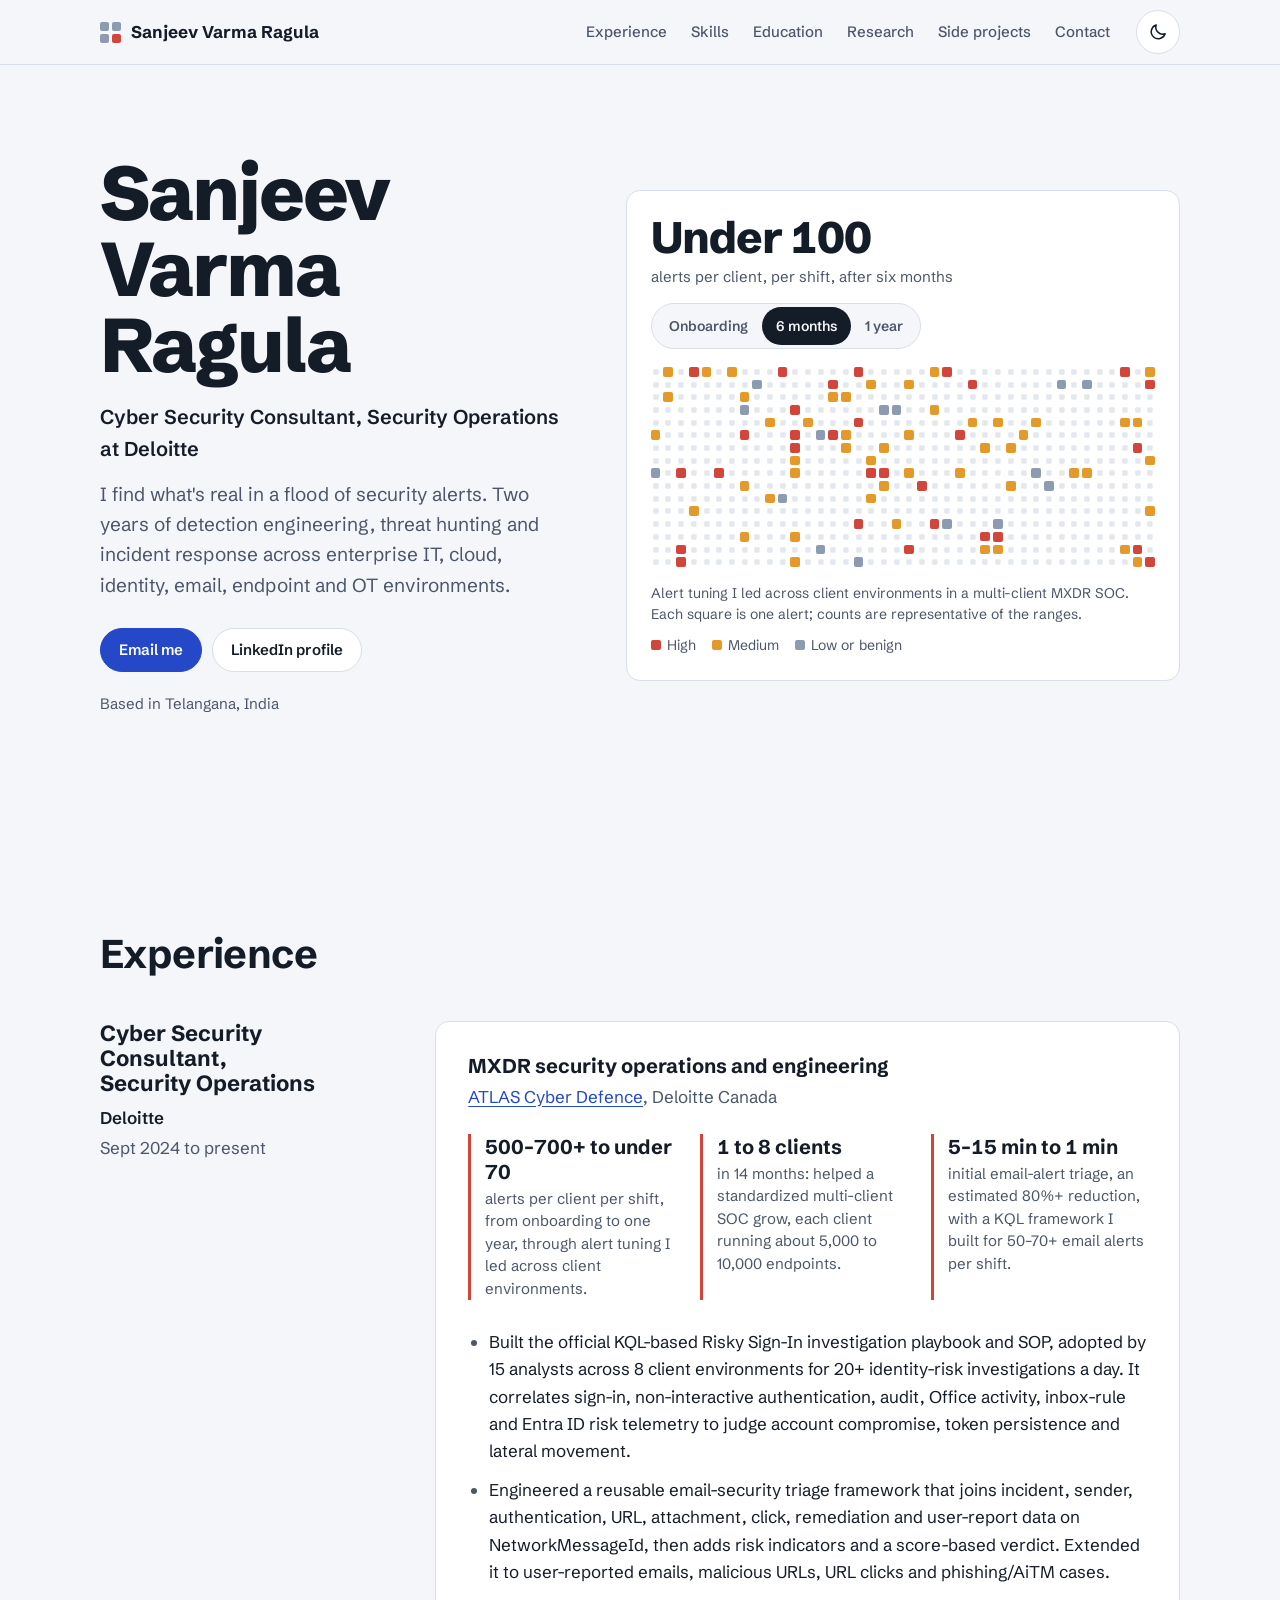
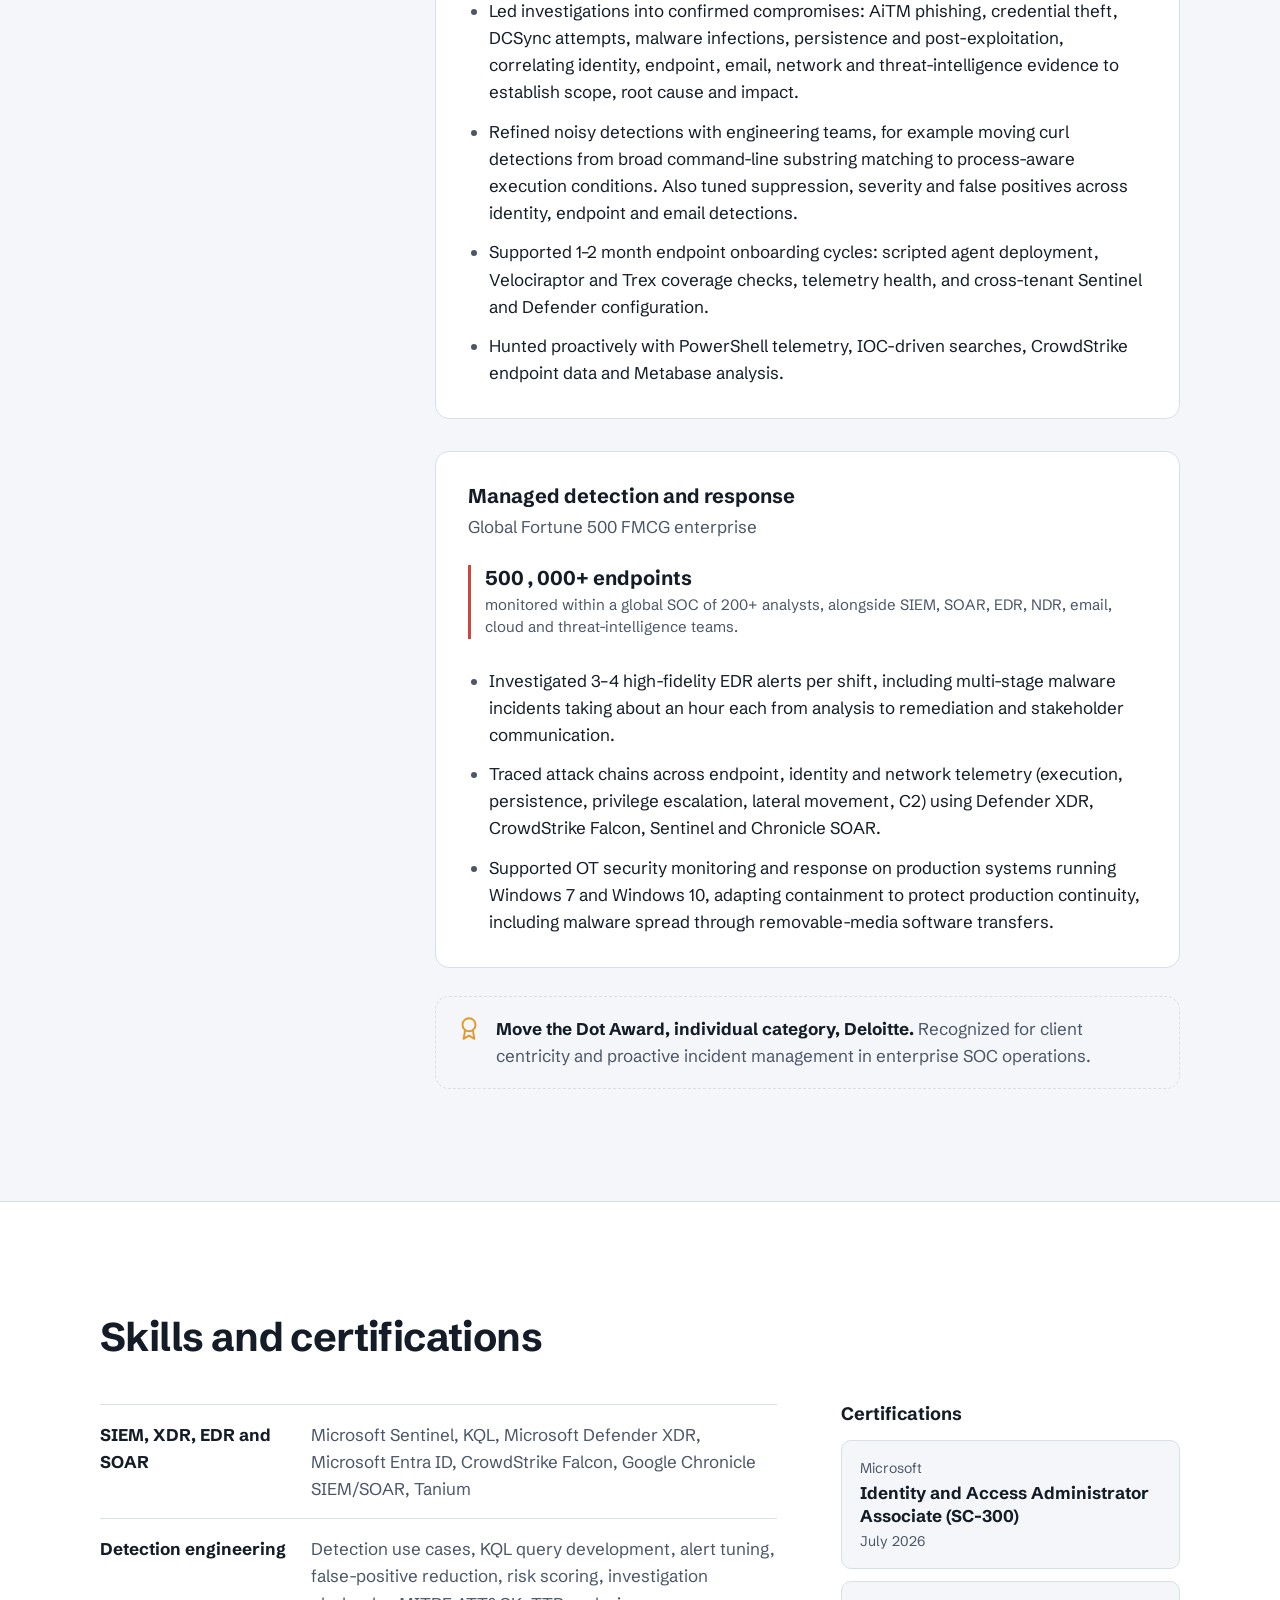
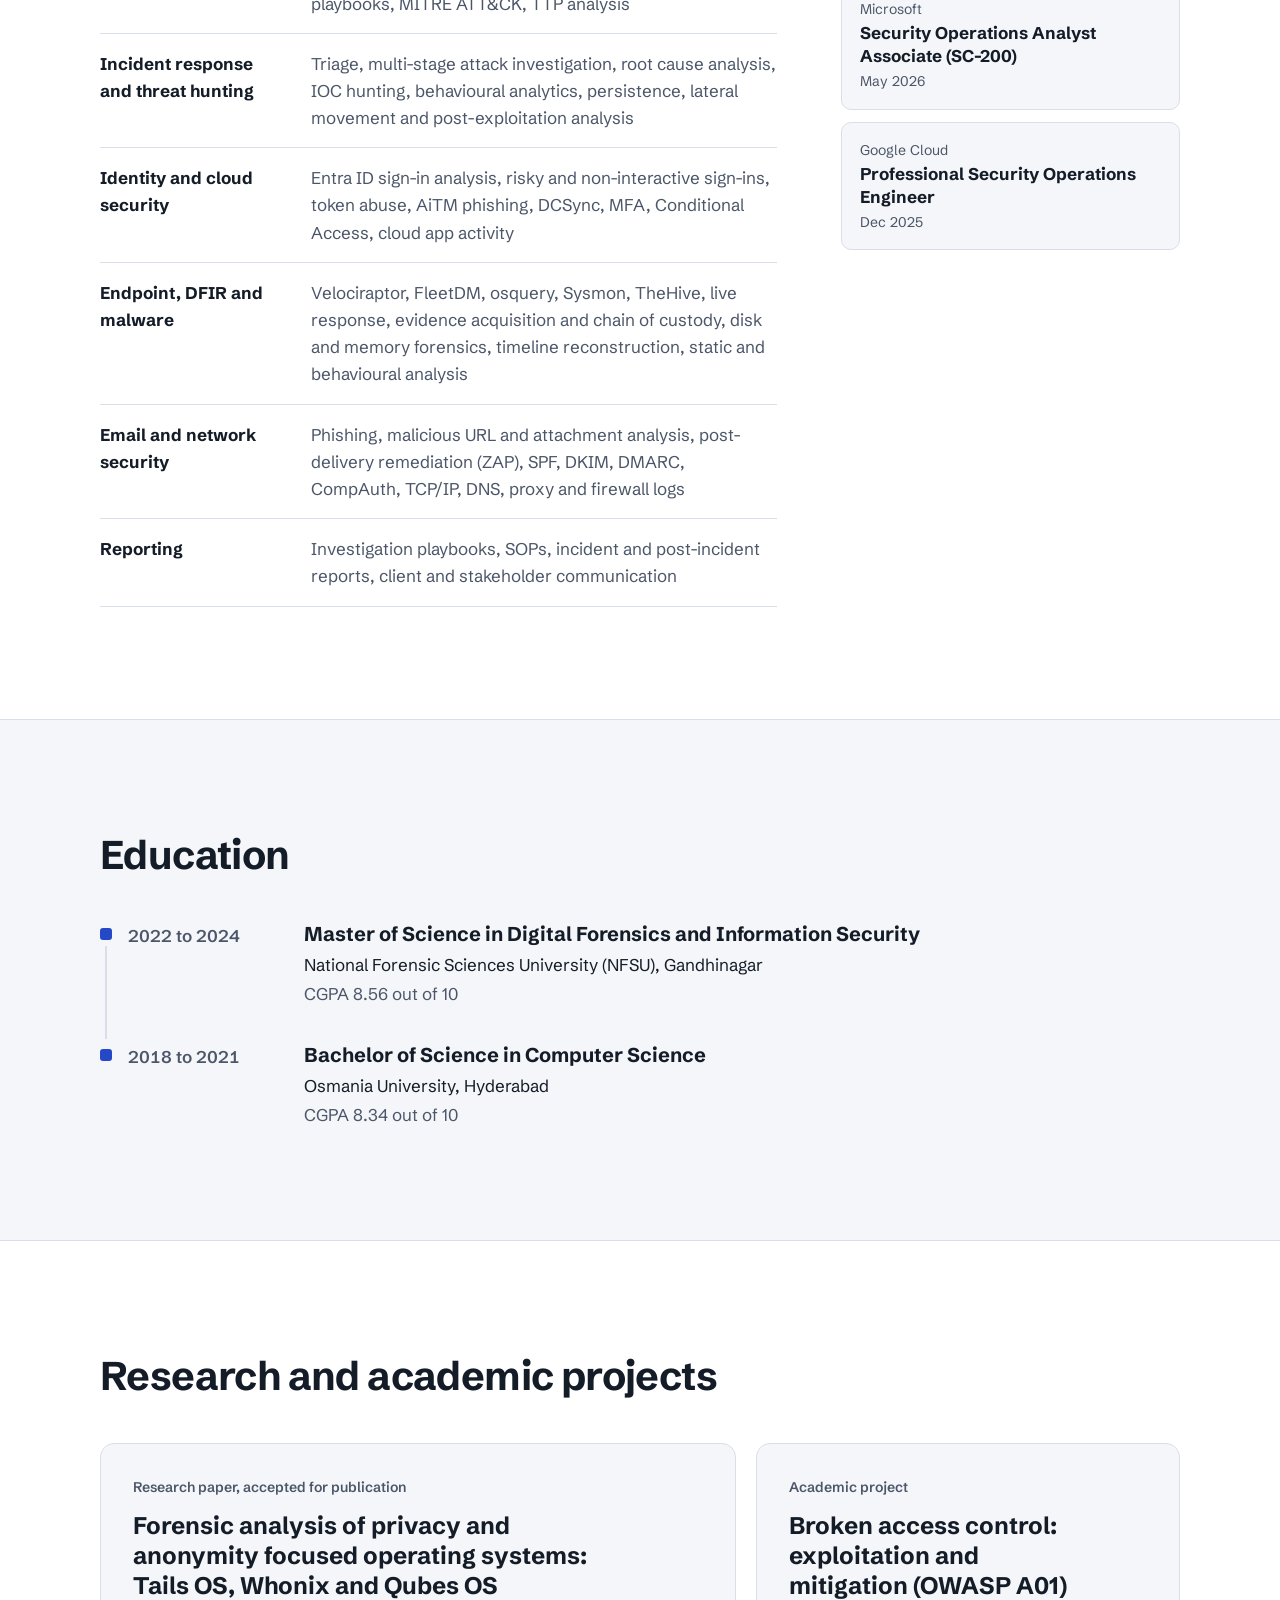
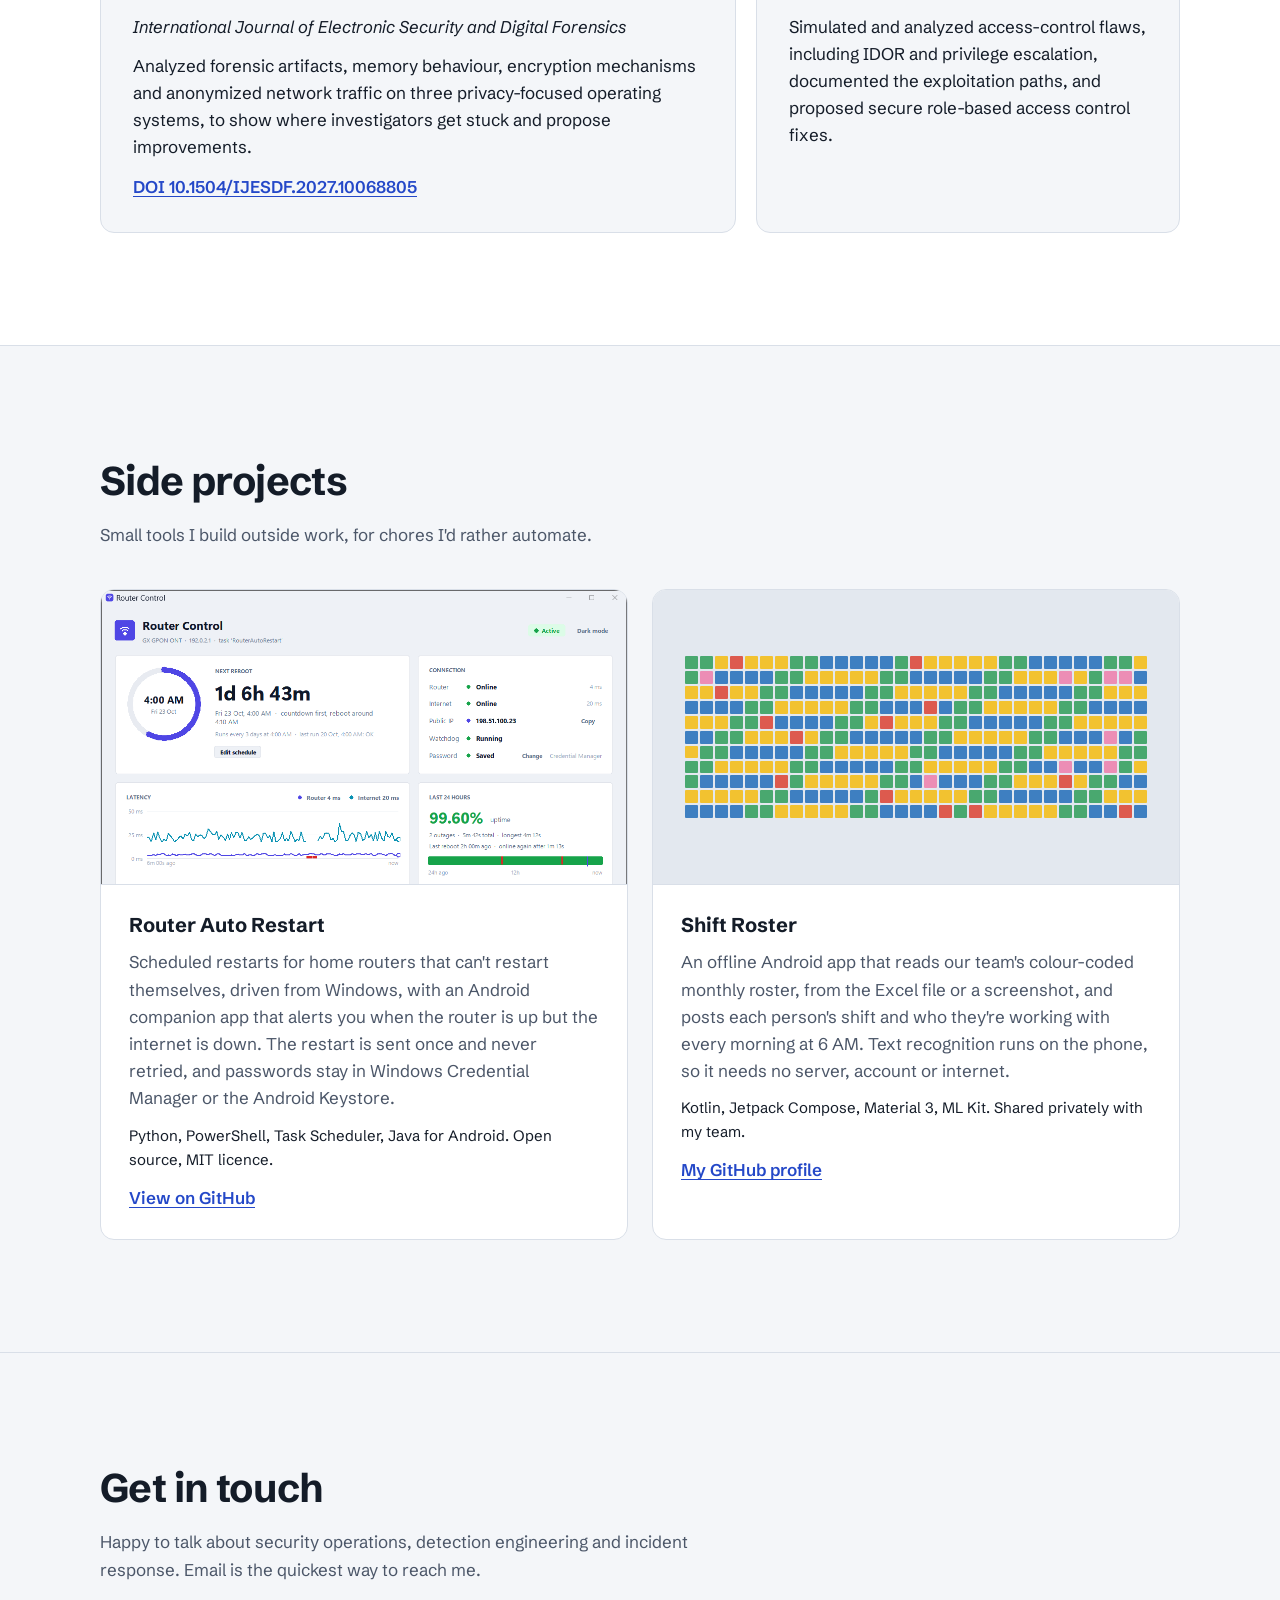
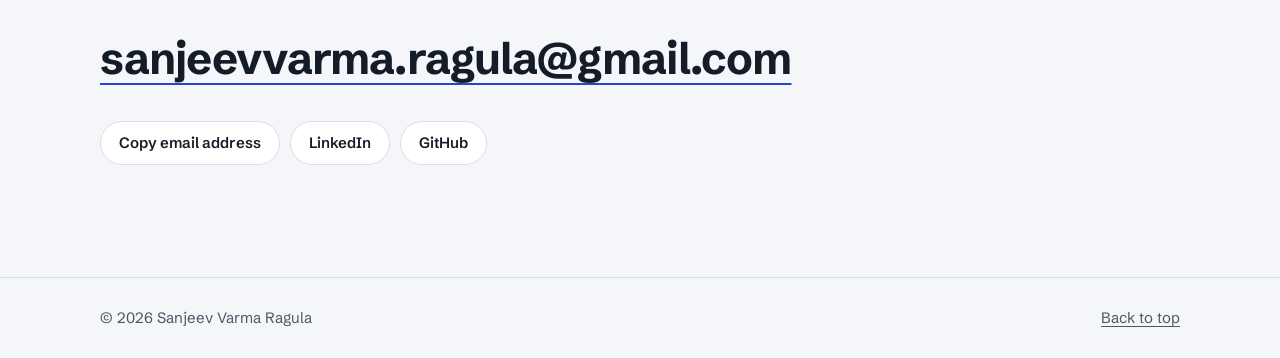
==== index.html @ b16e4672 "Add portfolio site Static portfolio for sanjeevvarmaragula.com: experience, skills and certification" ====
<!doctype html>
<html lang="en">
<head>
  <meta charset="utf-8">
  <meta name="viewport" content="width=device-width, initial-scale=1">
  <title>Sanjeev Varma Ragula</title>
  <meta name="description" content="Sanjeev Varma Ragula, cybersecurity consultant in security operations at Deloitte: detection engineering, threat hunting and incident response with Microsoft Sentinel, KQL, Defender XDR and CrowdStrike.">
  <meta name="theme-color" content="#f4f6f9" media="(prefers-color-scheme: light)">
  <meta name="theme-color" content="#0f141c" media="(prefers-color-scheme: dark)">
  <link rel="canonical" href="https://sanjeevvarmaragula.com/">
  <meta property="og:type" content="profile">
  <meta property="og:url" content="https://sanjeevvarmaragula.com/">
  <meta property="og:title" content="Sanjeev Varma Ragula, security operations">
  <meta property="og:description" content="Detection engineering, threat hunting and incident response across enterprise IT, cloud, identity, email, endpoint and OT.">
  <link rel="icon" href="data:image/svg+xml,%3Csvg xmlns='http://www.w3.org/2000/svg' viewBox='0 0 32 32'%3E%3Crect width='32' height='32' rx='7' fill='%23141c28'/%3E%3Crect x='7' y='7' width='8' height='8' rx='1.5' fill='%234b5668'/%3E%3Crect x='17' y='7' width='8' height='8' rx='1.5' fill='%234b5668'/%3E%3Crect x='7' y='17' width='8' height='8' rx='1.5' fill='%234b5668'/%3E%3Crect x='17' y='17' width='8' height='8' rx='1.5' fill='%23e5483d'/%3E%3C/svg%3E">
  <link rel="preconnect" href="https://fonts.googleapis.com">
  <link rel="preconnect" href="https://fonts.gstatic.com" crossorigin>
  <link href="https://fonts.googleapis.com/css2?family=Schibsted+Grotesk:wght@400..800&display=swap" rel="stylesheet">
  <link rel="stylesheet" href="styles.css">
  <script>
    // Apply a saved theme before first paint so the page never flashes the wrong one.
    document.documentElement.classList.add("js");
    try {
      var saved = localStorage.getItem("theme");
      if (saved === "light" || saved === "dark") document.documentElement.dataset.theme = saved;
    } catch (e) {}
  </script>
</head>
<body>
  <a class="skip-link" href="#main">Skip to content</a>

  <header class="site-header">
    <div class="wrap header-inner">
      <a class="brand" href="#top">
        <span class="brand-mark" aria-hidden="true"><i></i><i></i><i></i><i></i></span>
        <span class="brand-name">Sanjeev Varma Ragula</span>
      </a>
      <button class="menu-toggle" type="button" aria-expanded="false" aria-controls="site-nav" aria-label="Menu">
        <svg viewBox="0 0 24 24" aria-hidden="true"><path d="M4 7h16M4 12h16M4 17h16"/></svg>
      </button>
      <nav class="site-nav" id="site-nav" aria-label="Main">
        <ul class="nav-list">
          <li><a href="#experience">Experience</a></li>
          <li><a href="#skills">Skills</a></li>
          <li><a href="#education">Education</a></li>
          <li><a href="#research">Research</a></li>
          <li><a href="#projects">Side projects</a></li>
          <li><a href="#contact">Contact</a></li>
        </ul>
      </nav>
      <button class="theme-toggle" type="button" aria-label="Switch to dark theme">
        <svg class="icon-moon" viewBox="0 0 24 24" aria-hidden="true"><path d="M20.5 14.2A8.5 8.5 0 0 1 9.8 3.5a8.5 8.5 0 1 0 10.7 10.7Z"/></svg>
        <svg class="icon-sun" viewBox="0 0 24 24" aria-hidden="true"><circle cx="12" cy="12" r="4.2"/><path d="M12 2v2.5M12 19.5V22M4.9 4.9l1.8 1.8M17.3 17.3l1.8 1.8M2 12h2.5M19.5 12H22M4.9 19.1l1.8-1.8M17.3 6.7l1.8-1.8"/></svg>
      </button>
    </div>
  </header>

  <main id="main">
    <section class="hero" id="top" aria-labelledby="hero-title">
      <div class="wrap hero-grid">
        <div class="hero-text">
          <h1 id="hero-title">Sanjeev Varma Ragula</h1>
          <p class="role">Cyber Security Consultant, Security Operations at Deloitte</p>
          <p class="lede">I find what's real in a flood of security alerts. Two years of detection engineering, threat hunting and incident response across enterprise IT, cloud, identity, email, endpoint and OT environments.</p>
          <p class="hero-actions">
            <a class="button button-primary" href="mailto:sanjeevvarma.ragula@gmail.com">Email me</a>
            <a class="button" href="https://www.linkedin.com/in/sanjeev-varma-ragula/">LinkedIn profile</a>
          </p>
          <p class="hero-meta">Based in Telangana, India</p>
        </div>

        <figure class="noise" aria-labelledby="noise-caption">
          <div class="noise-head">
            <div class="noise-readout" id="noise-readout">
              <strong id="noise-count">500–700+</strong>
              <span id="noise-label">alerts per client, per shift, at onboarding</span>
            </div>
            <div class="segmented" role="group" aria-label="Show alert volume">
              <button type="button" data-stage="0" aria-pressed="true">Onboarding</button>
              <button type="button" data-stage="1" aria-pressed="false">6 months</button>
              <button type="button" data-stage="2" aria-pressed="false">1 year</button>
            </div>
          </div>
          <div class="noise-field" id="noise-field" aria-hidden="true"></div>
          <figcaption id="noise-caption" class="noise-caption">
            <span>Alert tuning I led across client environments in a multi-client MXDR SOC. Each square is one alert; counts are representative of the ranges.</span>
            <span class="legend">
              <span><i class="sev sev-high"></i>High</span>
              <span><i class="sev sev-med"></i>Medium</span>
              <span><i class="sev sev-low"></i>Low or benign</span>
            </span>
          </figcaption>
        </figure>
      </div>
    </section>

    <section class="section" id="experience" aria-labelledby="experience-title">
      <div class="wrap">
        <h2 id="experience-title">Experience</h2>

        <div class="job">
          <div class="job-head">
            <h3>Cyber Security Consultant, Security Operations</h3>
            <p class="job-org">Deloitte</p>
            <p class="job-dates"><time datetime="2024-09">Sept 2024</time> to present</p>
          </div>

          <div class="engagements">
            <article class="engagement" aria-labelledby="eng-mxdr">
              <h4 id="eng-mxdr">MXDR security operations and engineering</h4>
              <p class="engagement-client"><a href="https://atlascyber.ca/">ATLAS Cyber Defence</a>, Deloitte Canada</p>

              <ul class="highlights">
                <li><strong>500–700+ to under 70</strong><span>alerts per client per shift, from onboarding to one year, through alert tuning I led across client environments.</span></li>
                <li><strong>1 to 8 clients</strong><span>in 14 months: helped a standardized multi-client SOC grow, each client running about 5,000 to 10,000 endpoints.</span></li>
                <li><strong>5–15 min to 1 min</strong><span>initial email-alert triage, an estimated 80%+ reduction, with a KQL framework I built for 50–70+ email alerts per shift.</span></li>
              </ul>

              <ul class="points">
                <li>Built the official KQL-based Risky Sign-In investigation playbook and SOP, adopted by 15 analysts across 8 client environments for 20+ identity-risk investigations a day. It correlates sign-in, non-interactive authentication, audit, Office activity, inbox-rule and Entra ID risk telemetry to judge account compromise, token persistence and lateral movement.</li>
                <li>Engineered a reusable email-security triage framework that joins incident, sender, authentication, URL, attachment, click, remediation and user-report data on NetworkMessageId, then adds risk indicators and a score-based verdict. Extended it to user-reported emails, malicious URLs, URL clicks and phishing/AiTM cases.</li>
                <li>Led investigations into confirmed compromises: AiTM phishing, credential theft, DCSync attempts, malware infections, persistence and post-exploitation, correlating identity, endpoint, email, network and threat-intelligence evidence to establish scope, root cause and impact.</li>
                <li>Refined noisy detections with engineering teams, for example moving curl detections from broad command-line substring matching to process-aware execution conditions. Also tuned suppression, severity and false positives across identity, endpoint and email detections.</li>
                <li>Supported 1–2 month endpoint onboarding cycles: scripted agent deployment, Velociraptor and Trex coverage checks, telemetry health, and cross-tenant Sentinel and Defender configuration.</li>
                <li>Hunted proactively with PowerShell telemetry, IOC-driven searches, CrowdStrike endpoint data and Metabase analysis.</li>
              </ul>
            </article>

            <article class="engagement" aria-labelledby="eng-mdr">
              <h4 id="eng-mdr">Managed detection and response</h4>
              <p class="engagement-client">Global Fortune 500 FMCG enterprise</p>

              <ul class="highlights">
                <li><strong>500,000+ endpoints</strong><span>monitored within a global SOC of 200+ analysts, alongside SIEM, SOAR, EDR, NDR, email, cloud and threat-intelligence teams.</span></li>
              </ul>

              <ul class="points">
                <li>Investigated 3–4 high-fidelity EDR alerts per shift, including multi-stage malware incidents taking about an hour each from analysis to remediation and stakeholder communication.</li>
                <li>Traced attack chains across endpoint, identity and network telemetry (execution, persistence, privilege escalation, lateral movement, C2) using Defender XDR, CrowdStrike Falcon, Sentinel and Chronicle SOAR.</li>
                <li>Supported OT security monitoring and response on production systems running Windows 7 and Windows 10, adapting containment to protect production continuity, including malware spread through removable-media software transfers.</li>
              </ul>
            </article>
          </div>

          <aside class="award" aria-label="Award">
            <svg viewBox="0 0 24 24" aria-hidden="true"><circle cx="12" cy="9" r="6"/><path d="M8.5 14 7 22l5-3 5 3-1.5-8"/></svg>
            <p><strong>Move the Dot Award, individual category, Deloitte.</strong> Recognized for client centricity and proactive incident management in enterprise SOC operations.</p>
          </aside>
        </div>
      </div>
    </section>

    <section class="section section-alt" id="skills" aria-labelledby="skills-title">
      <div class="wrap">
        <h2 id="skills-title">Skills and certifications</h2>

        <div class="skills-layout">
          <dl class="skills">
            <div><dt>SIEM, XDR, EDR and SOAR</dt><dd>Microsoft Sentinel, KQL, Microsoft Defender XDR, Microsoft Entra ID, CrowdStrike Falcon, Google Chronicle SIEM/SOAR, Tanium</dd></div>
            <div><dt>Detection engineering</dt><dd>Detection use cases, KQL query development, alert tuning, false-positive reduction, risk scoring, investigation playbooks, MITRE ATT&amp;CK, TTP analysis</dd></div>
            <div><dt>Incident response and threat hunting</dt><dd>Triage, multi-stage attack investigation, root cause analysis, IOC hunting, behavioural analytics, persistence, lateral movement and post-exploitation analysis</dd></div>
            <div><dt>Identity and cloud security</dt><dd>Entra ID sign-in analysis, risky and non-interactive sign-ins, token abuse, AiTM phishing, DCSync, MFA, Conditional Access, cloud app activity</dd></div>
            <div><dt>Endpoint, DFIR and malware</dt><dd>Velociraptor, FleetDM, osquery, Sysmon, TheHive, live response, evidence acquisition and chain of custody, disk and memory forensics, timeline reconstruction, static and behavioural analysis</dd></div>
            <div><dt>Email and network security</dt><dd>Phishing, malicious URL and attachment analysis, post-delivery remediation (ZAP), SPF, DKIM, DMARC, CompAuth, TCP/IP, DNS, proxy and firewall logs</dd></div>
            <div><dt>Reporting</dt><dd>Investigation playbooks, SOPs, incident and post-incident reports, client and stakeholder communication</dd></div>
          </dl>

          <div class="certs">
            <h3 class="sub-title">Certifications</h3>
            <ol class="cert-list" reversed>
              <li>
                <span class="cert-issuer">Microsoft</span>
                <strong>Identity and Access Administrator Associate (SC-300)</strong>
                <time datetime="2026-07">July 2026</time>
              </li>
              <li>
                <span class="cert-issuer">Microsoft</span>
                <strong>Security Operations Analyst Associate (SC-200)</strong>
                <time datetime="2026-05">May 2026</time>
              </li>
              <li>
                <span class="cert-issuer">Google Cloud</span>
                <strong>Professional Security Operations Engineer</strong>
                <time datetime="2025-12">Dec 2025</time>
              </li>
            </ol>
          </div>
        </div>
      </div>
    </section>

    <section class="section" id="education" aria-labelledby="education-title">
      <div class="wrap">
        <h2 id="education-title">Education</h2>
        <ol class="timeline">
          <li>
            <p class="tl-dates"><time datetime="2022">2022</time> to <time datetime="2024">2024</time></p>
            <div>
              <h3>Master of Science in Digital Forensics and Information Security</h3>
              <p>National Forensic Sciences University (NFSU), Gandhinagar</p>
              <p class="grade">CGPA 8.56 out of 10</p>
            </div>
          </li>
          <li>
            <p class="tl-dates"><time datetime="2018">2018</time> to <time datetime="2021">2021</time></p>
            <div>
              <h3>Bachelor of Science in Computer Science</h3>
              <p>Osmania University, Hyderabad</p>
              <p class="grade">CGPA 8.34 out of 10</p>
            </div>
          </li>
        </ol>
      </div>
    </section>

    <section class="section section-alt" id="research" aria-labelledby="research-title">
      <div class="wrap">
        <h2 id="research-title">Research and academic projects</h2>
        <div class="research">
          <article class="paper" aria-labelledby="paper-title">
            <p class="paper-kind">Research paper, accepted for publication</p>
            <h3 id="paper-title">Forensic analysis of privacy and anonymity focused operating systems: Tails OS, Whonix and Qubes OS</h3>
            <p class="paper-venue">International Journal of Electronic Security and Digital Forensics</p>
            <p>Analyzed forensic artifacts, memory behaviour, encryption mechanisms and anonymized network traffic on three privacy-focused operating systems, to show where investigators get stuck and propose improvements.</p>
            <p><a class="text-link" href="https://doi.org/10.1504/IJESDF.2027.10068805">DOI 10.1504/IJESDF.2027.10068805</a></p>
          </article>
          <article class="paper" aria-labelledby="owasp-title">
            <p class="paper-kind">Academic project</p>
            <h3 id="owasp-title">Broken access control: exploitation and mitigation (OWASP A01)</h3>
            <p>Simulated and analyzed access-control flaws, including IDOR and privilege escalation, documented the exploitation paths, and proposed secure role-based access control fixes.</p>
          </article>
        </div>
      </div>
    </section>

    <section class="section" id="projects" aria-labelledby="projects-title">
      <div class="wrap">
        <h2 id="projects-title">Side projects</h2>
        <p class="section-lede">Small tools I build outside work, for chores I'd rather automate.</p>

        <div class="side-projects">
          <article class="side" aria-labelledby="sp-router">
            <figure class="side-shot">
              <img class="only-light" src="assets/img/dashboard-light.png" width="1042" height="892" loading="lazy" decoding="async" alt="Router Control dashboard with a countdown to the next restart, connection status, latency chart and 24-hour uptime">
              <img class="only-dark" src="assets/img/dashboard-dark.png" width="1042" height="892" loading="lazy" decoding="async" alt="Router Control dashboard with a countdown to the next restart, connection status, latency chart and 24-hour uptime">
            </figure>
            <div class="side-text">
              <h3 id="sp-router">Router Auto Restart</h3>
              <p>Scheduled restarts for home routers that can't restart themselves, driven from Windows, with an Android companion app that alerts you when the router is up but the internet is down. The restart is sent once and never retried, and passwords stay in Windows Credential Manager or the Android Keystore.</p>
              <p class="side-tech">Python, PowerShell, Task Scheduler, Java for Android. Open source, MIT licence.</p>
              <p><a class="text-link" href="https://github.com/svrsunny/windows-router-auto-restart">View on GitHub</a></p>
            </div>
          </article>

          <article class="side" aria-labelledby="sp-roster">
            <div class="side-shot roster-mini" role="img" aria-label="A colour-coded shift roster grid">
              <div class="roster" id="roster" aria-hidden="true"></div>
            </div>
            <div class="side-text">
              <h3 id="sp-roster">Shift Roster</h3>
              <p>An offline Android app that reads our team's colour-coded monthly roster, from the Excel file or a screenshot, and posts each person's shift and who they're working with every morning at 6 AM. Text recognition runs on the phone, so it needs no server, account or internet.</p>
              <p class="side-tech">Kotlin, Jetpack Compose, Material 3, ML Kit. Shared privately with my team.</p>
              <p><a class="text-link" href="https://github.com/svrsunny">My GitHub profile</a></p>
            </div>
          </article>
        </div>
      </div>
    </section>

    <section class="section contact" id="contact" aria-labelledby="contact-title">
      <div class="wrap">
        <h2 id="contact-title">Get in touch</h2>
        <p class="section-lede">Happy to talk about security operations, detection engineering and incident response. Email is the quickest way to reach me.</p>
        <p class="contact-email">
          <a href="mailto:sanjeevvarma.ragula@gmail.com">sanjeevvarma.ragula@gmail.com</a>
        </p>
        <p class="contact-actions">
          <button class="button" type="button" id="copy-email" data-email="sanjeevvarma.ragula@gmail.com">Copy email address</button>
          <a class="button" href="https://www.linkedin.com/in/sanjeev-varma-ragula/">LinkedIn</a>
          <a class="button" href="https://github.com/svrsunny">GitHub</a>
          <span class="copy-status" id="copy-status" role="status" aria-live="polite"></span>
        </p>
      </div>
    </section>
  </main>

  <footer class="site-footer">
    <div class="wrap footer-inner">
      <p>&copy; 2026 Sanjeev Varma Ragula</p>
      <p><a href="#top">Back to top</a></p>
    </div>
  </footer>

  <script src="main.js"></script>
</body>
</html>
---- styles.css ----
/* ---------- Tokens ---------- */

:root {
  color-scheme: light;
  --paper: #f4f6f9;
  --surface: #ffffff;
  --ink: #141c28;
  --ink-2: #4b5668;
  --rule: #d9dfe8;
  --cell: #e3e8ef;
  --accent: #2448c8;
  --accent-ink: #ffffff;
  --sev-high: #d2453b;
  --sev-med: #e39a2b;
  --sev-low: #8d9bb2;

  /* Shift colours, used only by the Shift Roster preview */
  --shift-m: #f2c230;
  --shift-e: #3e7fc1;
  --shift-o: #49a86f;
  --shift-l: #dd5a4e;
  --shift-c: #ec8db5;

  --font: "Schibsted Grotesk", system-ui, -apple-system, "Segoe UI", Roboto, sans-serif;
  --gutter: clamp(16px, 4vw, 40px);
  --radius: 10px;
  --header-h: 64px;
}

@media (prefers-color-scheme: dark) {
  :root:not([data-theme="light"]) {
    color-scheme: dark;
    --paper: #0f141c;
    --surface: #161d28;
    --ink: #e6ebf2;
    --ink-2: #9da9ba;
    --rule: #263040;
    --cell: #1d2532;
    --accent: #8aa6ff;
    --accent-ink: #0f141c;
    --sev-high: #f0625a;
    --sev-med: #f0ac45;
    --sev-low: #56637a;
  }
}

:root[data-theme="dark"] {
  color-scheme: dark;
  --paper: #0f141c;
  --surface: #161d28;
  --ink: #e6ebf2;
  --ink-2: #9da9ba;
  --rule: #263040;
  --cell: #1d2532;
  --accent: #8aa6ff;
  --accent-ink: #0f141c;
  --sev-high: #f0625a;
  --sev-med: #f0ac45;
  --sev-low: #56637a;
}

/* ---------- Base ---------- */

*,
*::before,
*::after { box-sizing: border-box; }

html {
  -webkit-text-size-adjust: 100%;
  scroll-behavior: smooth;
  scroll-padding-top: calc(var(--header-h) + 12px);
}

body {
  margin: 0;
  background: var(--paper);
  color: var(--ink);
  font-family: var(--font);
  font-size: 1.0625rem;
  line-height: 1.6;
  text-rendering: optimizeLegibility;
  overflow-x: hidden;
}

h1, h2, h3, h4 {
  margin: 0;
  line-height: 1.15;
  font-weight: 700;
  text-wrap: balance;
}

p { margin: 0; }

img { display: block; max-width: 100%; height: auto; }

a { color: var(--accent); text-underline-offset: 0.2em; }

:focus-visible {
  outline: 3px solid var(--accent);
  outline-offset: 3px;
  border-radius: 4px;
}

.wrap {
  width: 100%;
  max-width: 1160px;
  margin-inline: auto;
  padding-inline: var(--gutter);
}

.skip-link {
  position: absolute;
  left: 12px;
  top: -100px;
  z-index: 100;
  padding: 10px 14px;
  background: var(--ink);
  color: var(--paper);
  border-radius: 6px;
}
.skip-link:focus { top: 12px; }

/* Theme-specific screenshots */
.only-dark { display: none; }
@media (prefers-color-scheme: dark) {
  :root:not([data-theme="light"]) .only-light { display: none; }
  :root:not([data-theme="light"]) .only-dark { display: block; }
}
:root[data-theme="dark"] .only-light { display: none; }
:root[data-theme="dark"] .only-dark { display: block; }

/* ---------- Buttons and links ---------- */

.button {
  display: inline-flex;
  align-items: center;
  justify-content: center;
  min-height: 44px;
  padding: 0 18px;
  border: 1px solid var(--rule);
  border-radius: 999px;
  background: var(--surface);
  color: var(--ink);
  font: inherit;
  font-size: 0.9375rem;
  font-weight: 600;
  text-decoration: none;
  cursor: pointer;
  transition: border-color 150ms;
}
.button:hover { border-color: var(--ink-2); }

.button-primary {
  background: var(--accent);
  border-color: var(--accent);
  color: var(--accent-ink);
}
.button-primary:hover { border-color: var(--ink); }

.text-link { font-weight: 600; }

/* ---------- Header ---------- */

.site-header {
  position: sticky;
  top: 0;
  z-index: 50;
  background: var(--paper);
  border-bottom: 1px solid var(--rule);
}

.header-inner {
  display: flex;
  align-items: center;
  gap: 16px;
  min-height: var(--header-h);
}

.brand {
  display: inline-flex;
  align-items: center;
  gap: 10px;
  margin-right: auto;
  color: var(--ink);
  font-weight: 700;
  text-decoration: none;
  min-width: 0;
}

.brand-name {
  white-space: nowrap;
  overflow: hidden;
  text-overflow: ellipsis;
}

.brand-mark {
  display: grid;
  grid-template-columns: repeat(2, 9px);
  gap: 3px;
  flex: none;
}
.brand-mark i {
  width: 9px;
  height: 9px;
  border-radius: 2px;
  background: var(--sev-low);
}
.brand-mark i:last-child { background: var(--sev-high); }

.nav-list {
  display: flex;
  gap: 4px;
  margin: 0;
  padding: 0;
  list-style: none;
}

.nav-list a {
  display: block;
  padding: 8px 10px;
  border-radius: 6px;
  color: var(--ink-2);
  font-size: 0.9375rem;
  font-weight: 500;
  text-decoration: none;
}
.nav-list a:hover { color: var(--ink); background: var(--cell); }

.menu-toggle { display: none; }

.theme-toggle {
  display: grid;
  place-items: center;
  width: 44px;
  height: 44px;
  flex: none;
  border: 1px solid var(--rule);
  border-radius: 999px;
  background: var(--surface);
  color: var(--ink);
  cursor: pointer;
}
.theme-toggle svg {
  width: 20px;
  height: 20px;
  fill: none;
  stroke: currentColor;
  stroke-width: 1.8;
  stroke-linecap: round;
  stroke-linejoin: round;
}
.theme-toggle .icon-sun { display: none; }
@media (prefers-color-scheme: dark) {
  :root:not([data-theme="light"]) .theme-toggle .icon-sun { display: block; }
  :root:not([data-theme="light"]) .theme-toggle .icon-moon { display: none; }
}
:root[data-theme="dark"] .theme-toggle .icon-sun { display: block; }
:root[data-theme="dark"] .theme-toggle .icon-moon { display: none; }

@media (max-width: 960px) {
  .header-inner { gap: 10px; }

  .js .menu-toggle {
    display: grid;
    place-items: center;
    width: 44px;
    height: 44px;
    flex: none;
    border: 1px solid var(--rule);
    border-radius: 999px;
    background: var(--surface);
    color: var(--ink);
    cursor: pointer;
  }
  .menu-toggle svg {
    width: 20px;
    height: 20px;
    fill: none;
    stroke: currentColor;
    stroke-width: 1.8;
    stroke-linecap: round;
  }
  .menu-toggle[aria-expanded="true"] { background: var(--ink); color: var(--paper); border-color: var(--ink); }

  .js .site-nav {
    display: none;
    position: absolute;
    top: 100%;
    left: 0;
    right: 0;
    padding: 8px var(--gutter) 16px;
    background: var(--paper);
    border-bottom: 1px solid var(--rule);
    box-shadow: 0 12px 24px -16px rgba(20, 28, 40, 0.35);
  }
  .js .site-nav.is-open { display: block; }
  .js .nav-list { flex-direction: column; }
  .js .nav-list a { padding: 12px 10px; font-size: 1.0625rem; }

  /* Without JavaScript the nav wraps under the brand instead of collapsing. */
  html:not(.js) .header-inner { flex-wrap: wrap; padding-block: 8px; }
  html:not(.js) .site-nav { order: 3; width: 100%; overflow-x: auto; }
}

/* ---------- Sections ---------- */

.section {
  padding-block: clamp(56px, 9vw, 112px);
}

.section-alt {
  background: var(--surface);
  border-block: 1px solid var(--rule);
}

.section h2 {
  font-size: clamp(1.75rem, 3.6vw, 2.5rem);
  letter-spacing: -0.015em;
  margin-bottom: clamp(24px, 4vw, 44px);
}

.section-lede {
  max-width: 60ch;
  margin-top: calc(clamp(24px, 4vw, 44px) * -0.6);
  margin-bottom: clamp(24px, 4vw, 40px);
  color: var(--ink-2);
}

.sub-title {
  font-size: 1.125rem;
  margin-bottom: 16px;
}

/* ---------- Hero ---------- */

.hero {
  padding-block: clamp(40px, 7vw, 96px) clamp(48px, 8vw, 104px);
}

.hero-grid {
  display: grid;
  gap: clamp(36px, 5vw, 64px);
  align-items: center;
}

@media (min-width: 1000px) {
  .hero-grid { grid-template-columns: minmax(0, 5fr) minmax(0, 6fr); }
}

.hero h1 {
  font-size: clamp(2.5rem, 6.4vw, 4.75rem);
  font-weight: 800;
  letter-spacing: -0.03em;
  line-height: 1;
}

.role {
  margin-top: 18px;
  font-size: clamp(1.0625rem, 1.8vw, 1.25rem);
  font-weight: 600;
}

.lede {
  max-width: 46ch;
  margin-top: 14px;
  color: var(--ink-2);
  font-size: clamp(1.0625rem, 1.6vw, 1.1875rem);
}

.hero-actions {
  display: flex;
  flex-wrap: wrap;
  gap: 10px;
  margin-top: 28px;
}

.hero-meta {
  margin-top: 20px;
  color: var(--ink-2);
  font-size: 0.9375rem;
}

/* Alert-noise panel */

.noise {
  margin: 0;
  padding: clamp(16px, 2.5vw, 24px);
  background: var(--surface);
  border: 1px solid var(--rule);
  border-radius: 14px;
  min-width: 0;
}

.noise-head {
  display: flex;
  flex-wrap: wrap;
  align-items: flex-end;
  justify-content: space-between;
  gap: 14px 20px;
  margin-bottom: 18px;
}

.noise-readout { display: grid; min-width: 0; }

.noise-readout strong {
  font-size: clamp(2rem, 4.5vw, 2.75rem);
  font-weight: 800;
  letter-spacing: -0.02em;
  line-height: 1;
  font-variant-numeric: tabular-nums;
}

.noise-readout span {
  margin-top: 6px;
  color: var(--ink-2);
  font-size: 0.9375rem;
}

.segmented {
  display: inline-flex;
  padding: 3px;
  border: 1px solid var(--rule);
  border-radius: 999px;
  background: var(--paper);
}

.segmented button {
  min-height: 38px;
  padding: 0 14px;
  border: 0;
  border-radius: 999px;
  background: transparent;
  color: var(--ink-2);
  font: inherit;
  font-size: 0.875rem;
  font-weight: 600;
  white-space: nowrap;
  cursor: pointer;
}
.segmented button:hover { color: var(--ink); }
.segmented button[aria-pressed="true"] {
  background: var(--ink);
  color: var(--paper);
}

.noise-field {
  --cols: 40;
  display: grid;
  grid-template-columns: repeat(var(--cols), minmax(0, 1fr));
  gap: 3px;
}

.noise-field i {
  aspect-ratio: 1;
  border-radius: 2px;
  background: var(--cell);
  transition: background-color 420ms ease, transform 420ms ease;
  transition-delay: var(--d, 0ms);
}
.noise-field i.on { background: var(--sev-low); }
.noise-field i.on[data-sev="med"] { background: var(--sev-med); }
.noise-field i.on[data-sev="high"] { background: var(--sev-high); }
.noise-field i:not(.on) { transform: scale(0.55); }

@media (max-width: 600px) {
  .noise-field { --cols: 32; gap: 2px; }
}

.noise-caption {
  display: grid;
  gap: 10px;
  margin-top: 16px;
  color: var(--ink-2);
  font-size: 0.875rem;
  line-height: 1.5;
}

.legend {
  display: flex;
  flex-wrap: wrap;
  gap: 6px 16px;
}
.legend > span { display: inline-flex; align-items: center; gap: 6px; }

.sev {
  width: 10px;
  height: 10px;
  border-radius: 2px;
  display: inline-block;
}
.sev-high { background: var(--sev-high); }
.sev-med { background: var(--sev-med); }
.sev-low { background: var(--sev-low); }

/* ---------- Experience ---------- */

.job {
  display: grid;
  gap: 28px 56px;
}

@media (min-width: 1000px) {
  .job { grid-template-columns: minmax(0, 3fr) minmax(0, 8fr); }
  .job-head { position: sticky; top: calc(var(--header-h) + 28px); align-self: start; }
  .award { grid-column: 2; }
}

.job-head h3 { font-size: 1.375rem; }
.job-org { margin-top: 8px; font-weight: 600; }
.job-dates { margin-top: 2px; color: var(--ink-2); }

.engagements {
  display: grid;
  gap: 32px;
}

.engagement {
  padding: clamp(20px, 3vw, 32px);
  background: var(--surface);
  border: 1px solid var(--rule);
  border-radius: 14px;
}

.engagement h4 { font-size: 1.25rem; }

.engagement-client {
  margin-top: 6px;
  color: var(--ink-2);
}

.highlights {
  display: grid;
  gap: 16px;
  margin: 24px 0 0;
  padding: 0;
  list-style: none;
}

@media (min-width: 720px) {
  .highlights:has(> li:nth-child(3)) { grid-template-columns: repeat(3, minmax(0, 1fr)); }
}

.highlights li {
  display: grid;
  align-content: start;
  gap: 4px;
  padding-left: 14px;
  border-left: 3px solid var(--sev-high);
}

.highlights strong {
  font-size: 1.25rem;
  line-height: 1.25;
  font-variant-numeric: tabular-nums;
}

.highlights span {
  color: var(--ink-2);
  font-size: 0.9375rem;
  line-height: 1.5;
}

.points {
  display: grid;
  gap: 12px;
  max-width: 75ch;
  margin: 28px 0 0;
  padding-left: 1.2em;
}
.points li::marker { color: var(--ink-2); }

.award {
  display: flex;
  gap: 14px;
  align-items: flex-start;
  padding: 18px 20px;
  border: 1px dashed var(--rule);
  border-radius: 14px;
}
.award svg {
  width: 26px;
  height: 26px;
  flex: none;
  fill: none;
  stroke: var(--sev-med);
  stroke-width: 1.8;
  stroke-linejoin: round;
}
.award p { color: var(--ink-2); }
.award strong { color: var(--ink); }

/* ---------- Skills ---------- */

.skills-layout {
  display: grid;
  gap: 48px;
}

@media (min-width: 1000px) {
  .skills-layout { grid-template-columns: minmax(0, 2fr) minmax(0, 1fr); gap: 64px; }
}

.skills {
  display: grid;
  gap: 0;
  margin: 0;
}

.skills > div {
  display: grid;
  gap: 4px 24px;
  padding-block: 16px;
  border-top: 1px solid var(--rule);
}
.skills > div:last-child { border-bottom: 1px solid var(--rule); }

@media (min-width: 720px) {
  .skills > div { grid-template-columns: minmax(0, 2fr) minmax(0, 5fr); }
}

.skills dt { font-weight: 700; }
.skills dd { margin: 0; color: var(--ink-2); }

.cert-list {
  display: grid;
  gap: 12px;
  margin: 0;
  padding: 0;
  list-style: none;
}

.cert-list li {
  display: grid;
  gap: 2px;
  padding: 16px 18px;
  background: var(--paper);
  border: 1px solid var(--rule);
  border-radius: var(--radius);
}

@media (min-width: 720px) and (max-width: 999px) {
  .cert-list { grid-template-columns: repeat(3, minmax(0, 1fr)); }
}

.cert-issuer { color: var(--ink-2); font-size: 0.875rem; }
.cert-list strong { line-height: 1.35; }
.cert-list time { color: var(--ink-2); font-size: 0.875rem; }

/* ---------- Education ---------- */

.timeline {
  display: grid;
  margin: 0;
  padding: 0;
  list-style: none;
  max-width: 820px;
}

.timeline li {
  display: grid;
  gap: 6px 32px;
  position: relative;
  padding: 0 0 36px 28px;
}
.timeline li:last-child { padding-bottom: 0; }

.timeline li::before {
  content: "";
  position: absolute;
  left: 0;
  top: 6px;
  width: 12px;
  height: 12px;
  border-radius: 3px;
  background: var(--accent);
}
.timeline li::after {
  content: "";
  position: absolute;
  left: 5px;
  top: 24px;
  bottom: 4px;
  width: 2px;
  background: var(--rule);
}
.timeline li:last-child::after { display: none; }

@media (min-width: 720px) {
  .timeline li { grid-template-columns: 9rem minmax(0, 1fr); }
}

.tl-dates {
  color: var(--ink-2);
  font-weight: 600;
  font-variant-numeric: tabular-nums;
}

.timeline h3 { font-size: 1.25rem; }
.timeline h3 + p { margin-top: 6px; }
.grade { margin-top: 2px; color: var(--ink-2); }

/* ---------- Research ---------- */

.research {
  display: grid;
  gap: 20px;
}

@media (min-width: 900px) {
  .research { grid-template-columns: minmax(0, 3fr) minmax(0, 2fr); }
}

.paper {
  display: grid;
  align-content: start;
  gap: 12px;
  padding: clamp(20px, 3vw, 32px);
  background: var(--paper);
  border: 1px solid var(--rule);
  border-radius: 14px;
}

.paper-kind {
  color: var(--ink-2);
  font-size: 0.875rem;
  font-weight: 600;
}

.paper h3 {
  font-size: clamp(1.25rem, 2.2vw, 1.5rem);
  line-height: 1.25;
}

.paper-venue { font-style: italic; }
.paper p:not(.paper-kind):not(.paper-venue) { max-width: 65ch; }
.paper .text-link { overflow-wrap: anywhere; }

/* ---------- Side projects ---------- */

.side-projects {
  display: grid;
  gap: 24px;
}

@media (min-width: 860px) {
  .side-projects { grid-template-columns: repeat(2, minmax(0, 1fr)); }
}

.side {
  display: grid;
  grid-template-rows: auto 1fr;
  overflow: hidden;
  background: var(--surface);
  border: 1px solid var(--rule);
  border-radius: 14px;
}

.side-shot {
  margin: 0;
  aspect-ratio: 16 / 9;
  overflow: hidden;
  background: var(--cell);
  border-bottom: 1px solid var(--rule);
}
.side-shot img {
  width: 100%;
  height: 100%;
  object-fit: cover;
  object-position: top left;
}

.side-text {
  display: grid;
  align-content: start;
  gap: 12px;
  padding: clamp(20px, 3vw, 28px);
}
.side-text h3 { font-size: 1.25rem; }
.side-text p { color: var(--ink-2); }
.side-text .side-tech { color: var(--ink); font-size: 0.9375rem; }

.roster-mini {
  display: grid;
  place-items: center;
  padding: clamp(16px, 4vw, 32px);
}

.roster {
  display: grid;
  grid-template-columns: repeat(31, minmax(0, 1fr));
  gap: 2px;
  width: 100%;
}
.roster i {
  aspect-ratio: 1;
  border-radius: 1px;
}
.roster [data-s="m"] { background: var(--shift-m); }
.roster [data-s="e"] { background: var(--shift-e); }
.roster [data-s="o"] { background: var(--shift-o); }
.roster [data-s="l"] { background: var(--shift-l); }
.roster [data-s="c"] { background: var(--shift-c); }

/* ---------- Contact and footer ---------- */

.contact { border-top: 1px solid var(--rule); }

.contact-email a {
  color: var(--ink);
  font-size: clamp(1.125rem, 4.6vw, 2.75rem);
  font-weight: 700;
  letter-spacing: -0.02em;
  text-decoration-thickness: 2px;
  text-decoration-color: var(--accent);
  overflow-wrap: anywhere;
}
.contact-email a:hover { color: var(--accent); }

.contact-actions {
  display: flex;
  flex-wrap: wrap;
  align-items: center;
  gap: 10px;
  margin-top: 28px;
}

.copy-status {
  color: var(--ink-2);
  font-size: 0.9375rem;
}

.site-footer {
  border-top: 1px solid var(--rule);
  color: var(--ink-2);
  font-size: 0.9375rem;
}

.footer-inner {
  display: flex;
  flex-wrap: wrap;
  justify-content: space-between;
  gap: 8px 24px;
  padding-block: 28px;
}

.site-footer a { color: inherit; }

/* ---------- Motion ---------- */

@media (prefers-reduced-motion: reduce) {
  html { scroll-behavior: auto; }
  *,
  *::before,
  *::after {
    transition-duration: 0ms !important;
    transition-delay: 0ms !important;
    animation: none !important;
  }
}

/* ---------- Print ---------- */

@media print {
  .site-header, .skip-link, .noise, .contact-actions, .side-shot { display: none; }
  .section, .hero { padding-block: 24px; }
  .section-alt { background: none; border: 0; }
  a { color: inherit; }
}
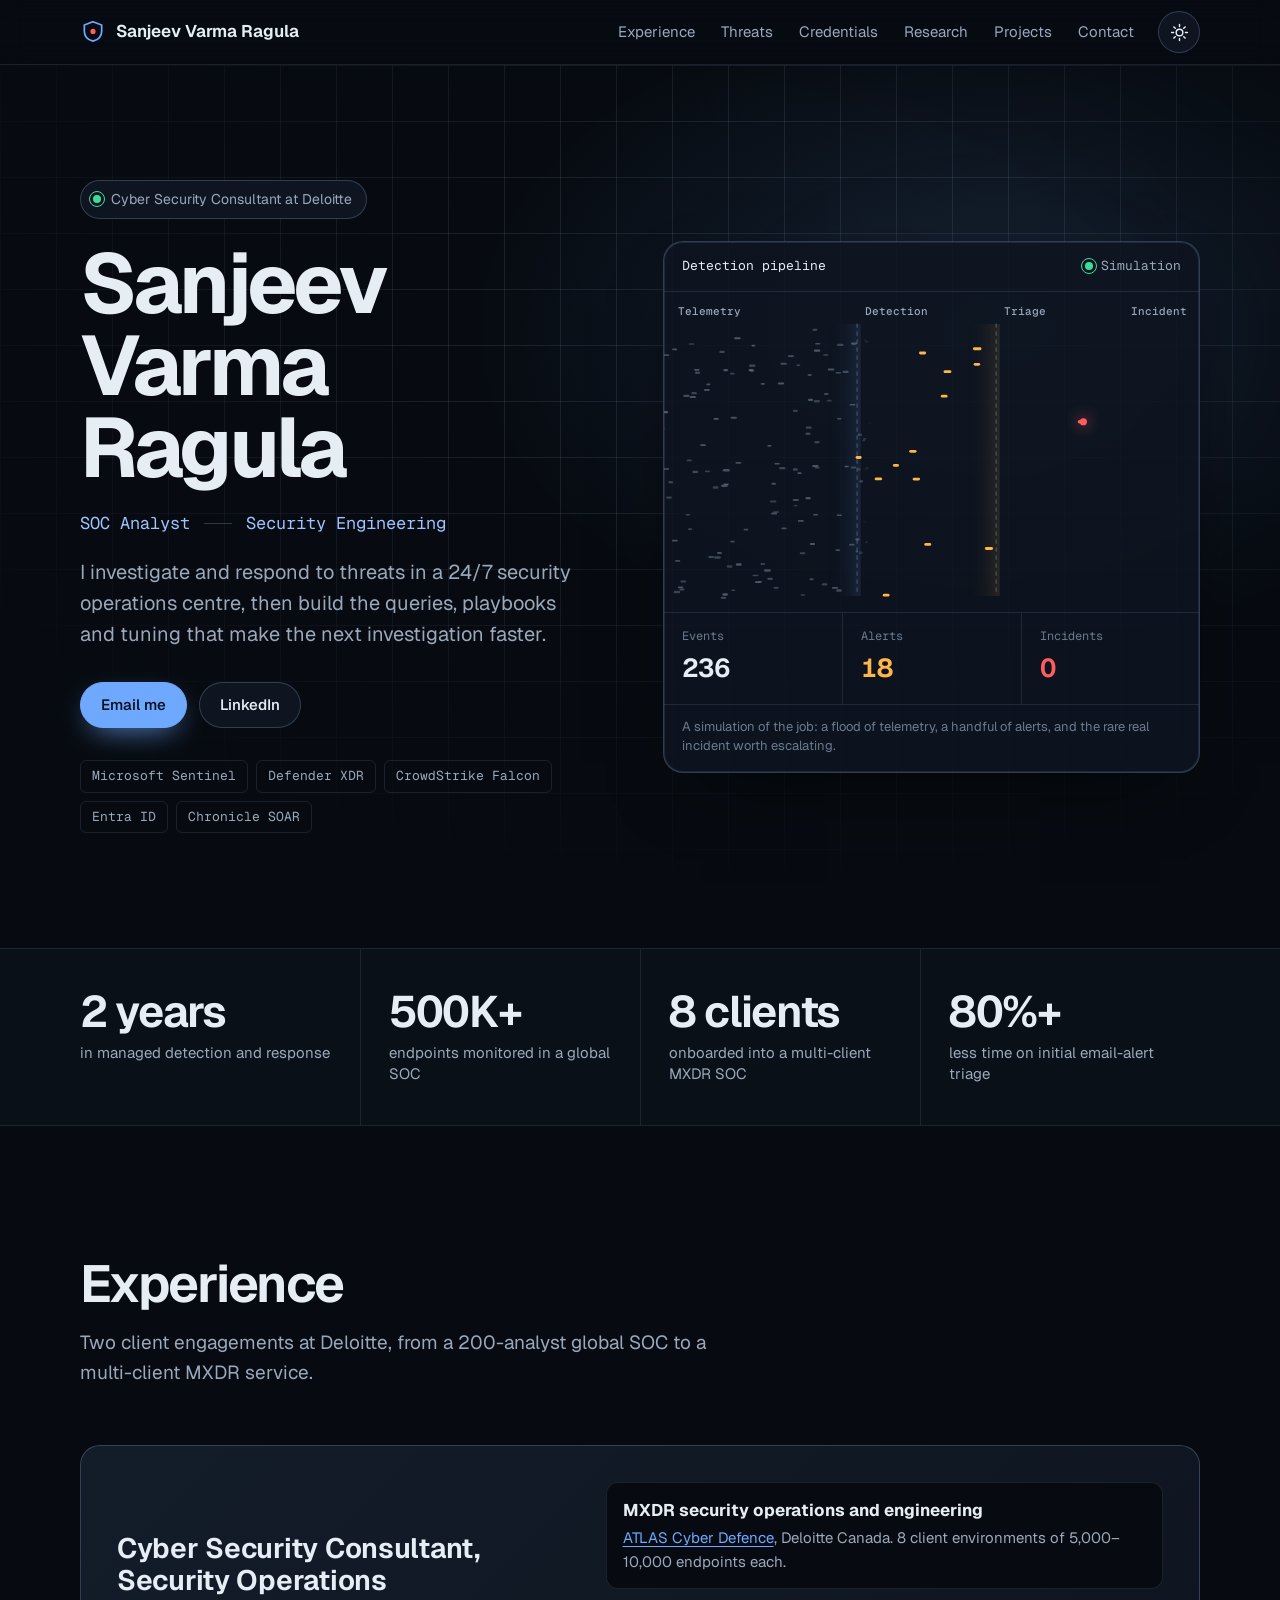
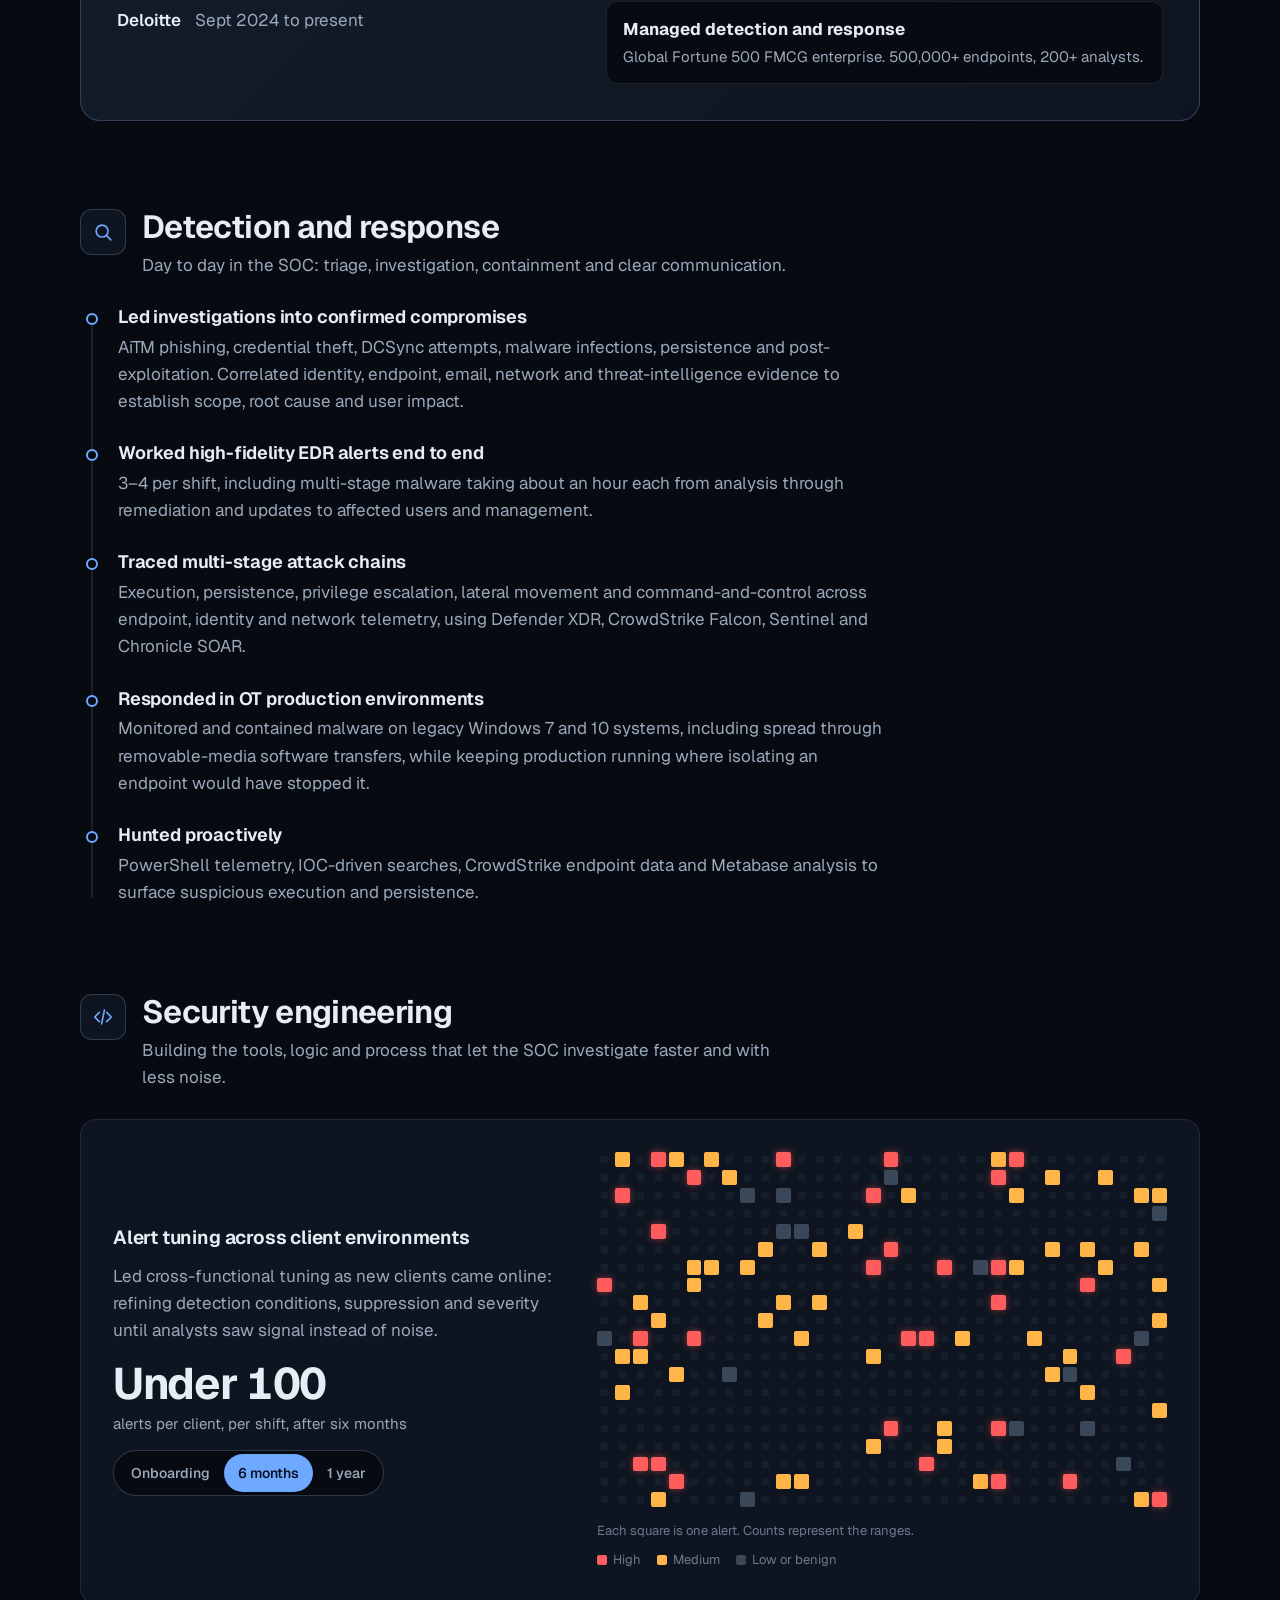
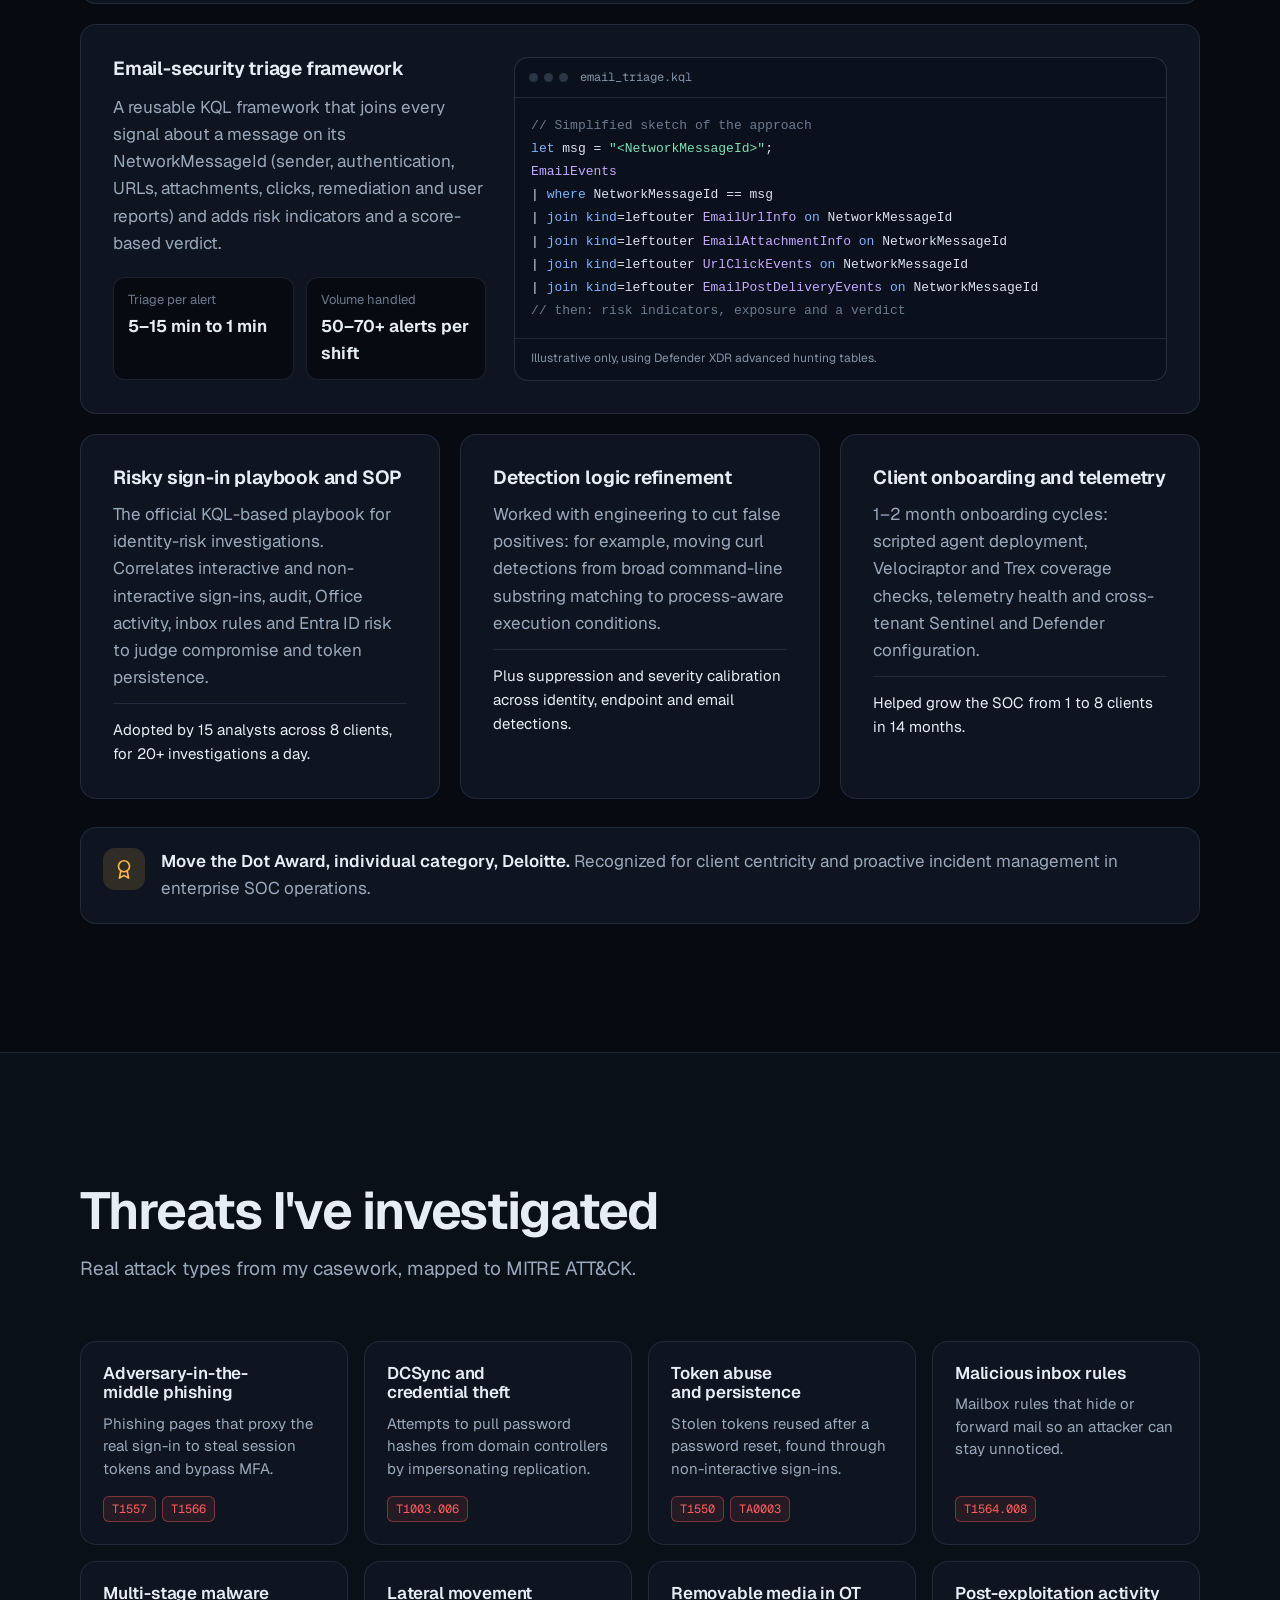
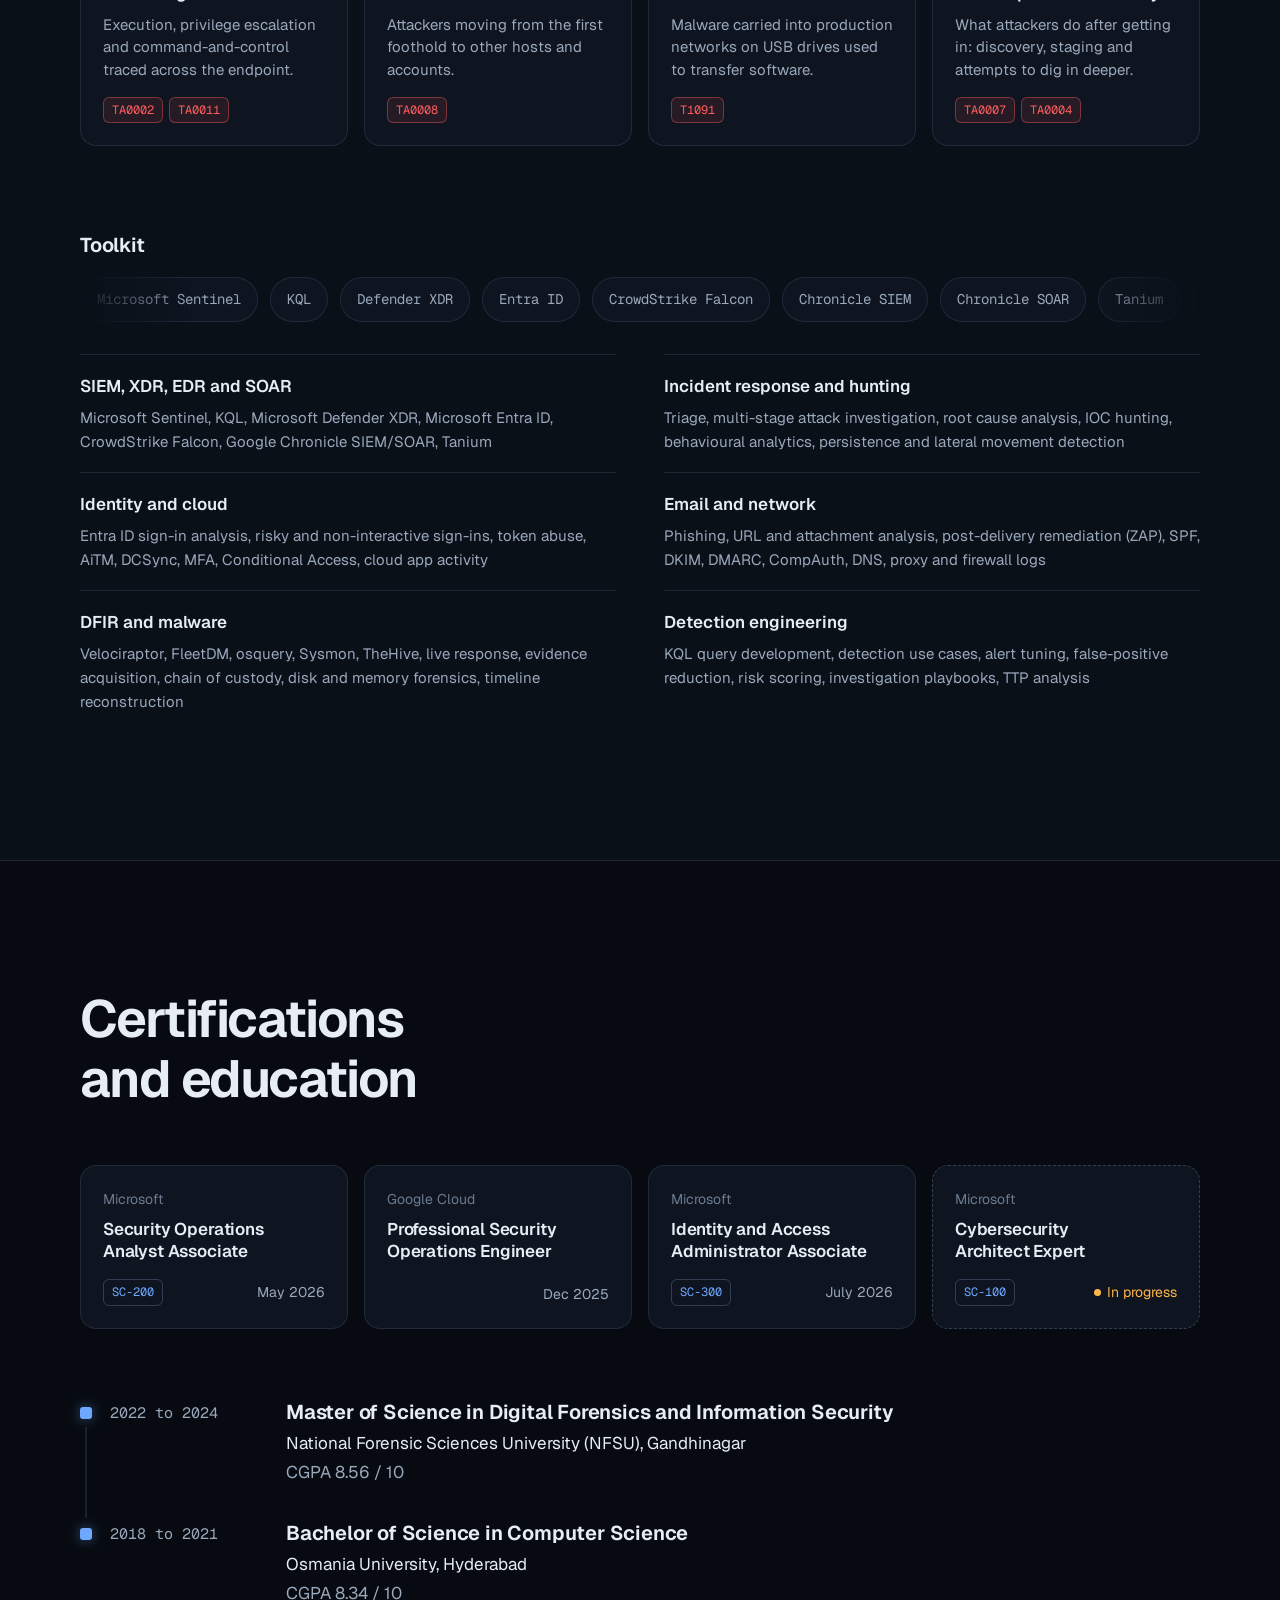
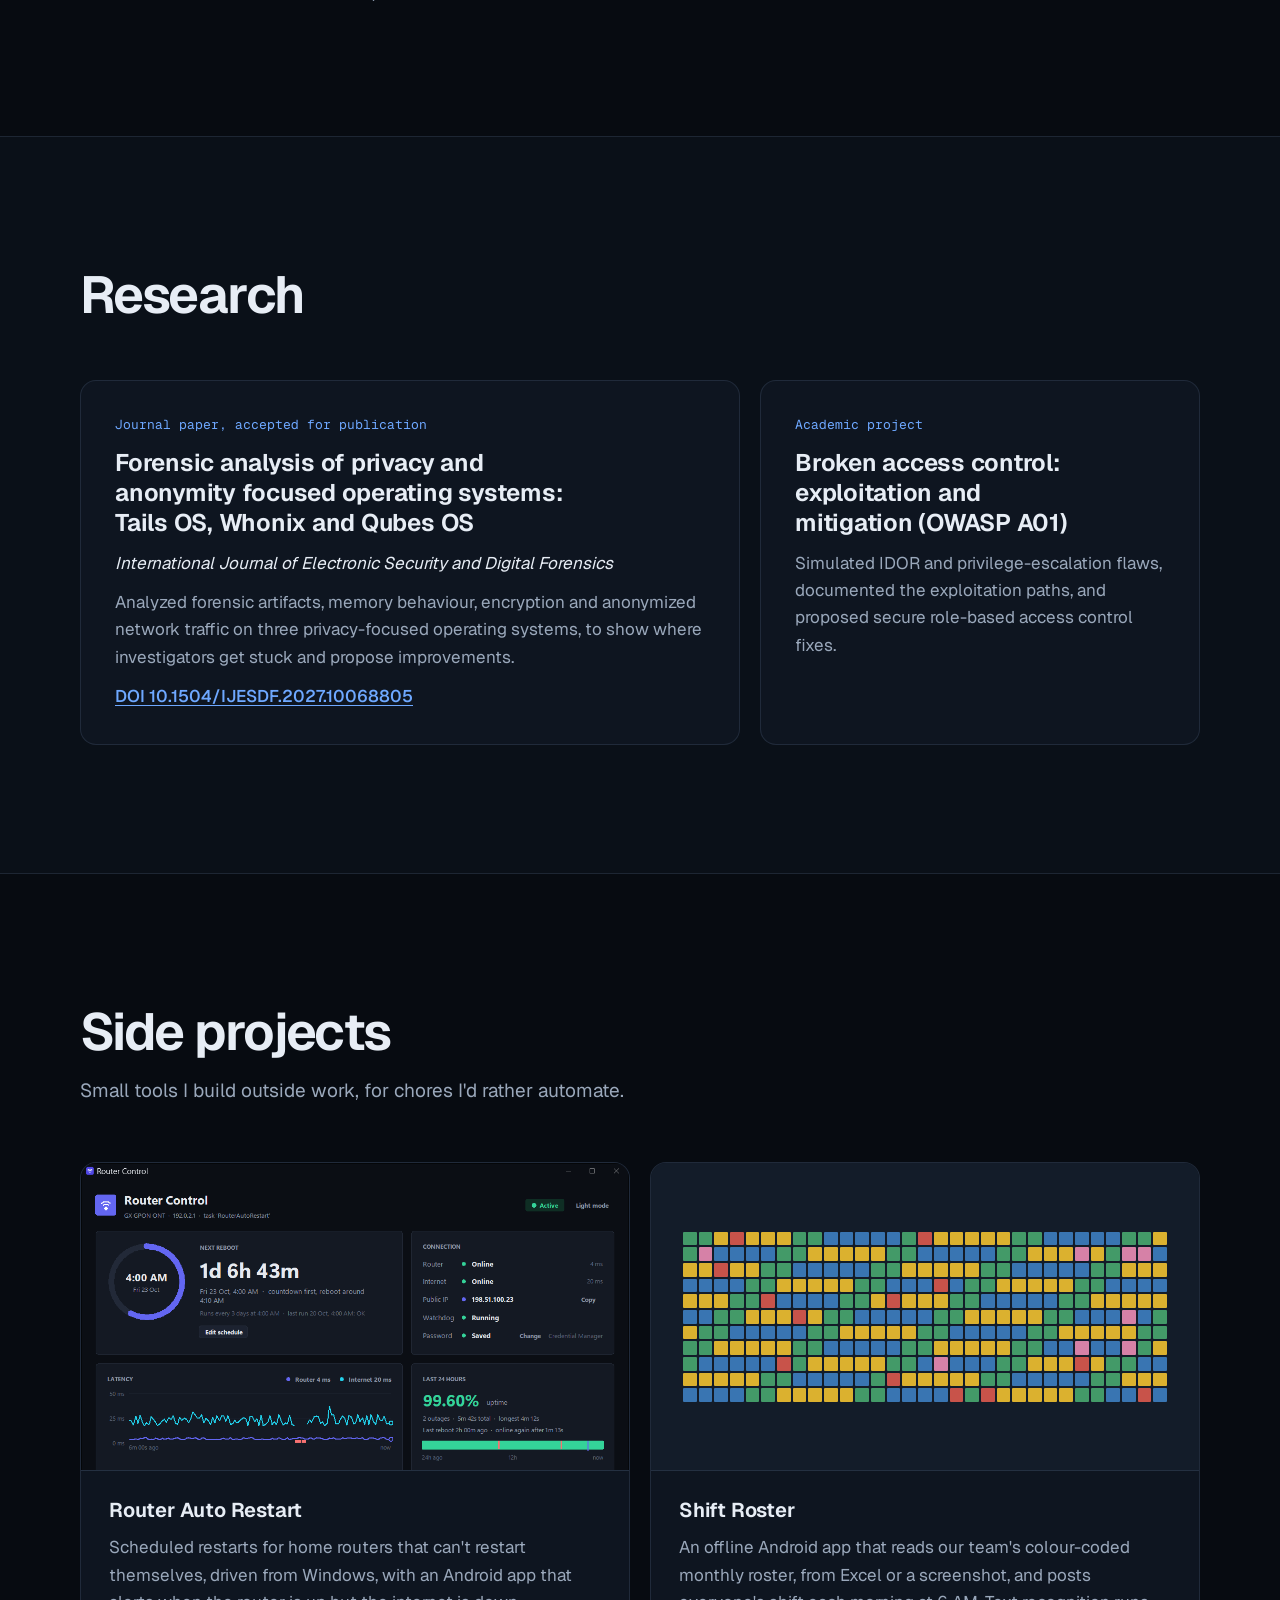
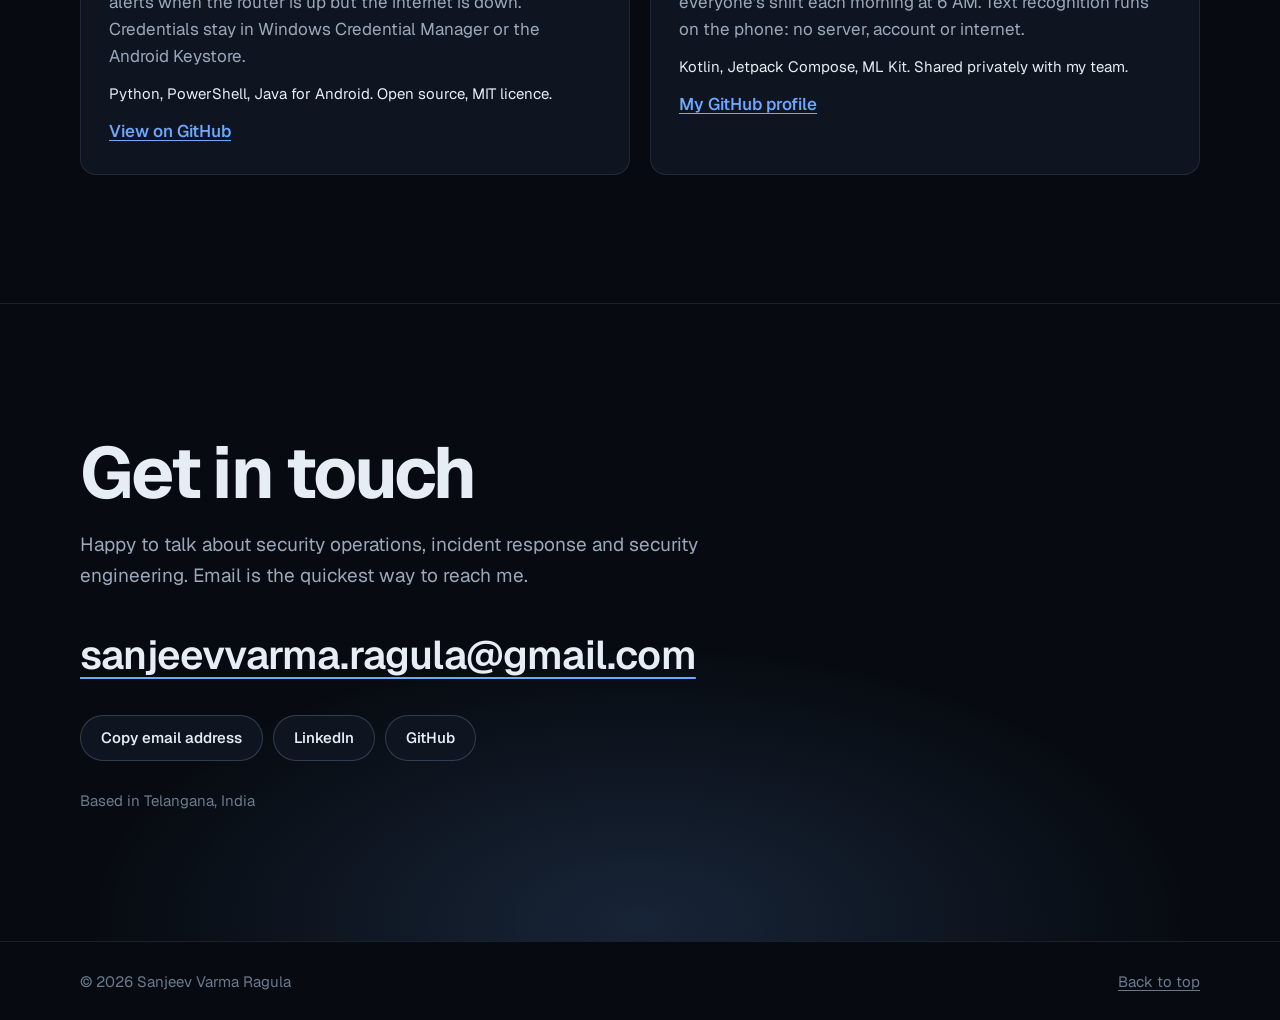
==== commit 18608df7: "Redesign portfolio with a security operations theme Dark-first SOC console look with a light toggle," ====
--- a/index.html
+++ b/index.html
@@ -3,26 +3,24 @@
 <head>
   <meta charset="utf-8">
   <meta name="viewport" content="width=device-width, initial-scale=1">
-  <title>Sanjeev Varma Ragula</title>
-  <meta name="description" content="Sanjeev Varma Ragula, cybersecurity consultant in security operations at Deloitte: detection engineering, threat hunting and incident response with Microsoft Sentinel, KQL, Defender XDR and CrowdStrike.">
-  <meta name="theme-color" content="#f4f6f9" media="(prefers-color-scheme: light)">
-  <meta name="theme-color" content="#0f141c" media="(prefers-color-scheme: dark)">
+  <title>Sanjeev Varma Ragula, SOC Analyst</title>
+  <meta name="description" content="Sanjeev Varma Ragula, SOC analyst at Deloitte: threat investigation and incident response across identity, email, endpoint, cloud and OT, plus the KQL frameworks, playbooks and alert tuning that speed them up.">
   <link rel="canonical" href="https://sanjeevvarmaragula.com/">
+  <meta name="theme-color" content="#070b11">
   <meta property="og:type" content="profile">
   <meta property="og:url" content="https://sanjeevvarmaragula.com/">
-  <meta property="og:title" content="Sanjeev Varma Ragula, security operations">
-  <meta property="og:description" content="Detection engineering, threat hunting and incident response across enterprise IT, cloud, identity, email, endpoint and OT.">
-  <link rel="icon" href="data:image/svg+xml,%3Csvg xmlns='http://www.w3.org/2000/svg' viewBox='0 0 32 32'%3E%3Crect width='32' height='32' rx='7' fill='%23141c28'/%3E%3Crect x='7' y='7' width='8' height='8' rx='1.5' fill='%234b5668'/%3E%3Crect x='17' y='7' width='8' height='8' rx='1.5' fill='%234b5668'/%3E%3Crect x='7' y='17' width='8' height='8' rx='1.5' fill='%234b5668'/%3E%3Crect x='17' y='17' width='8' height='8' rx='1.5' fill='%23e5483d'/%3E%3C/svg%3E">
+  <meta property="og:title" content="Sanjeev Varma Ragula, SOC Analyst and Security Engineering">
+  <meta property="og:description" content="Threat investigation and incident response in a 24/7 SOC, and the detection logic, playbooks and tuning behind it.">
+  <link rel="icon" href="data:image/svg+xml,%3Csvg xmlns='http://www.w3.org/2000/svg' viewBox='0 0 32 32'%3E%3Crect width='32' height='32' rx='8' fill='%23070b11'/%3E%3Cpath d='M16 5 26 9v7c0 6-4.2 9.8-10 11-5.8-1.2-10-5-10-11V9z' fill='none' stroke='%236ea8ff' stroke-width='2'/%3E%3Ccircle cx='16' cy='16' r='3' fill='%23ff5d5d'/%3E%3C/svg%3E">
   <link rel="preconnect" href="https://fonts.googleapis.com">
   <link rel="preconnect" href="https://fonts.gstatic.com" crossorigin>
-  <link href="https://fonts.googleapis.com/css2?family=Schibsted+Grotesk:wght@400..800&display=swap" rel="stylesheet">
+  <link href="https://fonts.googleapis.com/css2?family=Geist:wght@300..800&family=Geist+Mono:wght@400..600&display=swap" rel="stylesheet">
   <link rel="stylesheet" href="styles.css">
   <script>
-    // Apply a saved theme before first paint so the page never flashes the wrong one.
+    // Dark is the default. Apply a saved light choice before first paint so the page never flashes.
     document.documentElement.classList.add("js");
     try {
-      var saved = localStorage.getItem("theme");
-      if (saved === "light" || saved === "dark") document.documentElement.dataset.theme = saved;
+      if (localStorage.getItem("theme") === "light") document.documentElement.dataset.theme = "light";
     } catch (e) {}
   </script>
 </head>
@@ -32,234 +30,405 @@
   <header class="site-header">
     <div class="wrap header-inner">
       <a class="brand" href="#top">
-        <span class="brand-mark" aria-hidden="true"><i></i><i></i><i></i><i></i></span>
+        <svg class="brand-mark" viewBox="0 0 24 24" aria-hidden="true"><path d="M12 2.5 20 5.6v5.6c0 4.9-3.4 8-8 9.3-4.6-1.3-8-4.4-8-9.3V5.6z"/><circle cx="12" cy="11.5" r="2.4"/></svg>
         <span class="brand-name">Sanjeev Varma Ragula</span>
       </a>
-      <button class="menu-toggle" type="button" aria-expanded="false" aria-controls="site-nav" aria-label="Menu">
-        <svg viewBox="0 0 24 24" aria-hidden="true"><path d="M4 7h16M4 12h16M4 17h16"/></svg>
-      </button>
       <nav class="site-nav" id="site-nav" aria-label="Main">
         <ul class="nav-list">
           <li><a href="#experience">Experience</a></li>
-          <li><a href="#skills">Skills</a></li>
-          <li><a href="#education">Education</a></li>
+          <li><a href="#threats">Threats</a></li>
+          <li><a href="#credentials">Credentials</a></li>
           <li><a href="#research">Research</a></li>
-          <li><a href="#projects">Side projects</a></li>
+          <li><a href="#projects">Projects</a></li>
           <li><a href="#contact">Contact</a></li>
         </ul>
       </nav>
-      <button class="theme-toggle" type="button" aria-label="Switch to dark theme">
+      <button class="icon-button theme-toggle" type="button" aria-label="Switch to light theme">
+        <svg class="icon-sun" viewBox="0 0 24 24" aria-hidden="true"><circle cx="12" cy="12" r="4.2"/><path d="M12 2v2.5M12 19.5V22M4.9 4.9l1.8 1.8M17.3 17.3l1.8 1.8M2 12h2.5M19.5 12H22M4.9 19.1l1.8-1.8M17.3 6.7l1.8-1.8"/></svg>
         <svg class="icon-moon" viewBox="0 0 24 24" aria-hidden="true"><path d="M20.5 14.2A8.5 8.5 0 0 1 9.8 3.5a8.5 8.5 0 1 0 10.7 10.7Z"/></svg>
-        <svg class="icon-sun" viewBox="0 0 24 24" aria-hidden="true"><circle cx="12" cy="12" r="4.2"/><path d="M12 2v2.5M12 19.5V22M4.9 4.9l1.8 1.8M17.3 17.3l1.8 1.8M2 12h2.5M19.5 12H22M4.9 19.1l1.8-1.8M17.3 6.7l1.8-1.8"/></svg>
+      </button>
+      <button class="icon-button menu-toggle" type="button" aria-expanded="false" aria-controls="site-nav" aria-label="Menu">
+        <svg viewBox="0 0 24 24" aria-hidden="true"><path d="M4 7h16M4 12h16M4 17h16"/></svg>
       </button>
     </div>
+    <div class="scroll-progress" aria-hidden="true"><span></span></div>
   </header>
 
   <main id="main">
+    <!-- Hero -->
     <section class="hero" id="top" aria-labelledby="hero-title">
+      <div class="hero-bg" aria-hidden="true"></div>
       <div class="wrap hero-grid">
         <div class="hero-text">
+          <p class="status-pill"><span class="live-dot" aria-hidden="true"></span>Cyber Security Consultant at Deloitte</p>
           <h1 id="hero-title">Sanjeev Varma Ragula</h1>
-          <p class="role">Cyber Security Consultant, Security Operations at Deloitte</p>
-          <p class="lede">I find what's real in a flood of security alerts. Two years of detection engineering, threat hunting and incident response across enterprise IT, cloud, identity, email, endpoint and OT environments.</p>
+          <p class="role">SOC Analyst<span class="role-sep" aria-hidden="true"></span>Security Engineering</p>
+          <p class="lede">I investigate and respond to threats in a 24/7 security operations centre, then build the queries, playbooks and tuning that make the next investigation faster.</p>
           <p class="hero-actions">
             <a class="button button-primary" href="mailto:sanjeevvarma.ragula@gmail.com">Email me</a>
-            <a class="button" href="https://www.linkedin.com/in/sanjeev-varma-ragula/">LinkedIn profile</a>
+            <a class="button" href="https://www.linkedin.com/in/sanjeev-varma-ragula/">LinkedIn</a>
           </p>
-          <p class="hero-meta">Based in Telangana, India</p>
-        </div>
-
-        <figure class="noise" aria-labelledby="noise-caption">
-          <div class="noise-head">
-            <div class="noise-readout" id="noise-readout">
-              <strong id="noise-count">500–700+</strong>
-              <span id="noise-label">alerts per client, per shift, at onboarding</span>
-            </div>
-            <div class="segmented" role="group" aria-label="Show alert volume">
-              <button type="button" data-stage="0" aria-pressed="true">Onboarding</button>
-              <button type="button" data-stage="1" aria-pressed="false">6 months</button>
-              <button type="button" data-stage="2" aria-pressed="false">1 year</button>
-            </div>
-          </div>
-          <div class="noise-field" id="noise-field" aria-hidden="true"></div>
-          <figcaption id="noise-caption" class="noise-caption">
-            <span>Alert tuning I led across client environments in a multi-client MXDR SOC. Each square is one alert; counts are representative of the ranges.</span>
-            <span class="legend">
-              <span><i class="sev sev-high"></i>High</span>
-              <span><i class="sev sev-med"></i>Medium</span>
-              <span><i class="sev sev-low"></i>Low or benign</span>
-            </span>
-          </figcaption>
+          <ul class="platforms" aria-label="Platforms I work in daily">
+            <li>Microsoft Sentinel</li>
+            <li>Defender XDR</li>
+            <li>CrowdStrike Falcon</li>
+            <li>Entra ID</li>
+            <li>Chronicle SOAR</li>
+          </ul>
+        </div>
+
+        <figure class="console" aria-labelledby="console-caption">
+          <div class="console-bar">
+            <span class="console-title">Detection pipeline</span>
+            <span class="console-live"><span class="live-dot" aria-hidden="true"></span>Simulation</span>
+          </div>
+          <div class="pipeline">
+            <canvas id="pipeline-canvas" aria-hidden="true"></canvas>
+          </div>
+          <dl class="counters" aria-hidden="true">
+            <div><dt>Events</dt><dd id="count-events">0</dd></div>
+            <div><dt>Alerts</dt><dd id="count-alerts">0</dd></div>
+            <div><dt>Incidents</dt><dd id="count-incidents">0</dd></div>
+          </dl>
+          <figcaption id="console-caption" class="console-caption">A simulation of the job: a flood of telemetry, a handful of alerts, and the rare real incident worth escalating.</figcaption>
         </figure>
       </div>
     </section>
 
+    <!-- Impact -->
+    <section class="impact" aria-label="Impact in numbers">
+      <div class="wrap">
+        <ul class="stats">
+          <li data-reveal><strong><span data-count="2">2</span> years</strong><span>in managed detection and response</span></li>
+          <li data-reveal><strong><span data-count="500000" data-format="k">500K</span>+</strong><span>endpoints monitored in a global SOC</span></li>
+          <li data-reveal><strong><span data-count="8">8</span> clients</strong><span>onboarded into a multi-client MXDR SOC</span></li>
+          <li data-reveal><strong><span data-count="80">80</span>%+</strong><span>less time on initial email-alert triage</span></li>
+        </ul>
+      </div>
+    </section>
+
+    <!-- Experience -->
     <section class="section" id="experience" aria-labelledby="experience-title">
       <div class="wrap">
-        <h2 id="experience-title">Experience</h2>
-
-        <div class="job">
-          <div class="job-head">
+        <header class="section-head" data-reveal>
+          <h2 id="experience-title">Experience</h2>
+          <p>Two client engagements at Deloitte, from a 200-analyst global SOC to a multi-client MXDR service.</p>
+        </header>
+
+        <div class="job" data-reveal>
+          <div class="job-main">
             <h3>Cyber Security Consultant, Security Operations</h3>
-            <p class="job-org">Deloitte</p>
-            <p class="job-dates"><time datetime="2024-09">Sept 2024</time> to present</p>
-          </div>
-
-          <div class="engagements">
-            <article class="engagement" aria-labelledby="eng-mxdr">
-              <h4 id="eng-mxdr">MXDR security operations and engineering</h4>
-              <p class="engagement-client"><a href="https://atlascyber.ca/">ATLAS Cyber Defence</a>, Deloitte Canada</p>
-
-              <ul class="highlights">
-                <li><strong>500–700+ to under 70</strong><span>alerts per client per shift, from onboarding to one year, through alert tuning I led across client environments.</span></li>
-                <li><strong>1 to 8 clients</strong><span>in 14 months: helped a standardized multi-client SOC grow, each client running about 5,000 to 10,000 endpoints.</span></li>
-                <li><strong>5–15 min to 1 min</strong><span>initial email-alert triage, an estimated 80%+ reduction, with a KQL framework I built for 50–70+ email alerts per shift.</span></li>
-              </ul>
-
-              <ul class="points">
-                <li>Built the official KQL-based Risky Sign-In investigation playbook and SOP, adopted by 15 analysts across 8 client environments for 20+ identity-risk investigations a day. It correlates sign-in, non-interactive authentication, audit, Office activity, inbox-rule and Entra ID risk telemetry to judge account compromise, token persistence and lateral movement.</li>
-                <li>Engineered a reusable email-security triage framework that joins incident, sender, authentication, URL, attachment, click, remediation and user-report data on NetworkMessageId, then adds risk indicators and a score-based verdict. Extended it to user-reported emails, malicious URLs, URL clicks and phishing/AiTM cases.</li>
-                <li>Led investigations into confirmed compromises: AiTM phishing, credential theft, DCSync attempts, malware infections, persistence and post-exploitation, correlating identity, endpoint, email, network and threat-intelligence evidence to establish scope, root cause and impact.</li>
-                <li>Refined noisy detections with engineering teams, for example moving curl detections from broad command-line substring matching to process-aware execution conditions. Also tuned suppression, severity and false positives across identity, endpoint and email detections.</li>
-                <li>Supported 1–2 month endpoint onboarding cycles: scripted agent deployment, Velociraptor and Trex coverage checks, telemetry health, and cross-tenant Sentinel and Defender configuration.</li>
-                <li>Hunted proactively with PowerShell telemetry, IOC-driven searches, CrowdStrike endpoint data and Metabase analysis.</li>
-              </ul>
+            <p class="job-org">Deloitte <span class="job-dates"><time datetime="2024-09">Sept 2024</time> to present</span></p>
+          </div>
+          <ul class="engagement-list">
+            <li>
+              <strong>MXDR security operations and engineering</strong>
+              <span><a href="https://atlascyber.ca/">ATLAS Cyber Defence</a>, Deloitte Canada. 8 client environments of 5,000–10,000 endpoints each.</span>
+            </li>
+            <li>
+              <strong>Managed detection and response</strong>
+              <span>Global Fortune 500 FMCG enterprise. 500,000+ endpoints, 200+ analysts.</span>
+            </li>
+          </ul>
+        </div>
+
+        <!-- SOC first -->
+        <div class="track">
+          <div class="track-head" data-reveal>
+            <span class="track-icon" aria-hidden="true"><svg viewBox="0 0 24 24"><circle cx="11" cy="11" r="6.5"/><path d="m16 16 4.5 4.5"/></svg></span>
+            <div>
+              <h3>Detection and response</h3>
+              <p>Day to day in the SOC: triage, investigation, containment and clear communication.</p>
+            </div>
+          </div>
+
+          <ul class="work-list">
+            <li data-reveal>
+              <h4>Led investigations into confirmed compromises</h4>
+              <p>AiTM phishing, credential theft, DCSync attempts, malware infections, persistence and post-exploitation. Correlated identity, endpoint, email, network and threat-intelligence evidence to establish scope, root cause and user impact.</p>
+            </li>
+            <li data-reveal>
+              <h4>Worked high-fidelity EDR alerts end to end</h4>
+              <p>3–4 per shift, including multi-stage malware taking about an hour each from analysis through remediation and updates to affected users and management.</p>
+            </li>
+            <li data-reveal>
+              <h4>Traced multi-stage attack chains</h4>
+              <p>Execution, persistence, privilege escalation, lateral movement and command-and-control across endpoint, identity and network telemetry, using Defender XDR, CrowdStrike Falcon, Sentinel and Chronicle SOAR.</p>
+            </li>
+            <li data-reveal>
+              <h4>Responded in OT production environments</h4>
+              <p>Monitored and contained malware on legacy Windows 7 and 10 systems, including spread through removable-media software transfers, while keeping production running where isolating an endpoint would have stopped it.</p>
+            </li>
+            <li data-reveal>
+              <h4>Hunted proactively</h4>
+              <p>PowerShell telemetry, IOC-driven searches, CrowdStrike endpoint data and Metabase analysis to surface suspicious execution and persistence.</p>
+            </li>
+          </ul>
+        </div>
+
+        <!-- Engineering second -->
+        <div class="track">
+          <div class="track-head" data-reveal>
+            <span class="track-icon" aria-hidden="true"><svg viewBox="0 0 24 24"><path d="m8 7-5 5 5 5M16 7l5 5-5 5M13.5 4.5l-3 15"/></svg></span>
+            <div>
+              <h3>Security engineering</h3>
+              <p>Building the tools, logic and process that let the SOC investigate faster and with less noise.</p>
+            </div>
+          </div>
+
+          <div class="build-grid">
+            <article class="build build-wide spotlight" data-reveal>
+              <div class="build-text">
+                <h4>Alert tuning across client environments</h4>
+                <p>Led cross-functional tuning as new clients came online: refining detection conditions, suppression and severity until analysts saw signal instead of noise.</p>
+                <div class="noise-readout" id="noise-readout">
+                  <strong id="noise-count">500–700+</strong>
+                  <span id="noise-label">alerts per client, per shift, at onboarding</span>
+                </div>
+                <div class="segmented" role="group" aria-label="Show alert volume">
+                  <button type="button" data-stage="0" aria-pressed="true">Onboarding</button>
+                  <button type="button" data-stage="1" aria-pressed="false">6 months</button>
+                  <button type="button" data-stage="2" aria-pressed="false">1 year</button>
+                </div>
+              </div>
+              <figure class="noise">
+                <div class="noise-field" id="noise-field" aria-hidden="true"></div>
+                <figcaption class="noise-caption">
+                  <span>Each square is one alert. Counts represent the ranges.</span>
+                  <span class="legend">
+                    <span><i class="sev sev-high"></i>High</span>
+                    <span><i class="sev sev-med"></i>Medium</span>
+                    <span><i class="sev sev-low"></i>Low or benign</span>
+                  </span>
+                </figcaption>
+              </figure>
             </article>
 
-            <article class="engagement" aria-labelledby="eng-mdr">
-              <h4 id="eng-mdr">Managed detection and response</h4>
-              <p class="engagement-client">Global Fortune 500 FMCG enterprise</p>
-
-              <ul class="highlights">
-                <li><strong>500,000+ endpoints</strong><span>monitored within a global SOC of 200+ analysts, alongside SIEM, SOAR, EDR, NDR, email, cloud and threat-intelligence teams.</span></li>
-              </ul>
-
-              <ul class="points">
-                <li>Investigated 3–4 high-fidelity EDR alerts per shift, including multi-stage malware incidents taking about an hour each from analysis to remediation and stakeholder communication.</li>
-                <li>Traced attack chains across endpoint, identity and network telemetry (execution, persistence, privilege escalation, lateral movement, C2) using Defender XDR, CrowdStrike Falcon, Sentinel and Chronicle SOAR.</li>
-                <li>Supported OT security monitoring and response on production systems running Windows 7 and Windows 10, adapting containment to protect production continuity, including malware spread through removable-media software transfers.</li>
-              </ul>
+            <article class="build build-wide spotlight" data-reveal>
+              <div class="build-text">
+                <h4>Email-security triage framework</h4>
+                <p>A reusable KQL framework that joins every signal about a message on its NetworkMessageId (sender, authentication, URLs, attachments, clicks, remediation and user reports) and adds risk indicators and a score-based verdict.</p>
+                <dl class="mini-stats">
+                  <div><dt>Triage per alert</dt><dd>5–15 min to 1 min</dd></div>
+                  <div><dt>Volume handled</dt><dd>50–70+ alerts per shift</dd></div>
+                </dl>
+              </div>
+              <figure class="code-card">
+                <div class="code-bar"><span class="dots" aria-hidden="true"><i></i><i></i><i></i></span><span>email_triage.kql</span></div>
+<pre><code><span class="c">// Simplified sketch of the approach</span>
+<span class="k">let</span> msg = <span class="s">"&lt;NetworkMessageId&gt;"</span>;
+<span class="t">EmailEvents</span>
+| <span class="k">where</span> NetworkMessageId == msg
+| <span class="k">join kind</span>=leftouter <span class="t">EmailUrlInfo</span> <span class="k">on</span> NetworkMessageId
+| <span class="k">join kind</span>=leftouter <span class="t">EmailAttachmentInfo</span> <span class="k">on</span> NetworkMessageId
+| <span class="k">join kind</span>=leftouter <span class="t">UrlClickEvents</span> <span class="k">on</span> NetworkMessageId
+| <span class="k">join kind</span>=leftouter <span class="t">EmailPostDeliveryEvents</span> <span class="k">on</span> NetworkMessageId
+<span class="c">// then: risk indicators, exposure and a verdict</span></code></pre>
+                <figcaption>Illustrative only, using Defender XDR advanced hunting tables.</figcaption>
+              </figure>
             </article>
-          </div>
-
-          <aside class="award" aria-label="Award">
-            <svg viewBox="0 0 24 24" aria-hidden="true"><circle cx="12" cy="9" r="6"/><path d="M8.5 14 7 22l5-3 5 3-1.5-8"/></svg>
-            <p><strong>Move the Dot Award, individual category, Deloitte.</strong> Recognized for client centricity and proactive incident management in enterprise SOC operations.</p>
-          </aside>
-        </div>
-      </div>
-    </section>
-
-    <section class="section section-alt" id="skills" aria-labelledby="skills-title">
-      <div class="wrap">
-        <h2 id="skills-title">Skills and certifications</h2>
-
-        <div class="skills-layout">
+
+            <article class="build spotlight" data-reveal>
+              <h4>Risky sign-in playbook and SOP</h4>
+              <p>The official KQL-based playbook for identity-risk investigations. Correlates interactive and non-interactive sign-ins, audit, Office activity, inbox rules and Entra ID risk to judge compromise and token persistence.</p>
+              <p class="build-metric">Adopted by 15 analysts across 8 clients, for 20+ investigations a day.</p>
+            </article>
+
+            <article class="build spotlight" data-reveal>
+              <h4>Detection logic refinement</h4>
+              <p>Worked with engineering to cut false positives: for example, moving curl detections from broad command-line substring matching to process-aware execution conditions.</p>
+              <p class="build-metric">Plus suppression and severity calibration across identity, endpoint and email detections.</p>
+            </article>
+
+            <article class="build spotlight" data-reveal>
+              <h4>Client onboarding and telemetry</h4>
+              <p>1–2 month onboarding cycles: scripted agent deployment, Velociraptor and Trex coverage checks, telemetry health and cross-tenant Sentinel and Defender configuration.</p>
+              <p class="build-metric">Helped grow the SOC from 1 to 8 clients in 14 months.</p>
+            </article>
+          </div>
+        </div>
+
+        <aside class="award spotlight" data-reveal aria-label="Award">
+          <span class="award-icon" aria-hidden="true"><svg viewBox="0 0 24 24"><circle cx="12" cy="9" r="6"/><path d="M8.5 14 7 22l5-3 5 3-1.5-8"/></svg></span>
+          <p><strong>Move the Dot Award, individual category, Deloitte.</strong> Recognized for client centricity and proactive incident management in enterprise SOC operations.</p>
+        </aside>
+      </div>
+    </section>
+
+    <!-- Threats -->
+    <section class="section section-band" id="threats" aria-labelledby="threats-title">
+      <div class="wrap">
+        <header class="section-head" data-reveal>
+          <h2 id="threats-title">Threats I've investigated</h2>
+          <p>Real attack types from my casework, mapped to MITRE ATT&amp;CK.</p>
+        </header>
+
+        <ul class="threat-grid">
+          <li class="threat spotlight" data-reveal>
+            <h3>Adversary-in-the-middle phishing</h3>
+            <p>Phishing pages that proxy the real sign-in to steal session tokens and bypass MFA.</p>
+            <p class="ttp"><a href="https://attack.mitre.org/techniques/T1557/">T1557</a><a href="https://attack.mitre.org/techniques/T1566/">T1566</a></p>
+          </li>
+          <li class="threat spotlight" data-reveal>
+            <h3>DCSync and credential theft</h3>
+            <p>Attempts to pull password hashes from domain controllers by impersonating replication.</p>
+            <p class="ttp"><a href="https://attack.mitre.org/techniques/T1003/006/">T1003.006</a></p>
+          </li>
+          <li class="threat spotlight" data-reveal>
+            <h3>Token abuse and persistence</h3>
+            <p>Stolen tokens reused after a password reset, found through non-interactive sign-ins.</p>
+            <p class="ttp"><a href="https://attack.mitre.org/techniques/T1550/">T1550</a><a href="https://attack.mitre.org/tactics/TA0003/">TA0003</a></p>
+          </li>
+          <li class="threat spotlight" data-reveal>
+            <h3>Malicious inbox rules</h3>
+            <p>Mailbox rules that hide or forward mail so an attacker can stay unnoticed.</p>
+            <p class="ttp"><a href="https://attack.mitre.org/techniques/T1564/008/">T1564.008</a></p>
+          </li>
+          <li class="threat spotlight" data-reveal>
+            <h3>Multi-stage malware</h3>
+            <p>Execution, privilege escalation and command-and-control traced across the endpoint.</p>
+            <p class="ttp"><a href="https://attack.mitre.org/tactics/TA0002/">TA0002</a><a href="https://attack.mitre.org/tactics/TA0011/">TA0011</a></p>
+          </li>
+          <li class="threat spotlight" data-reveal>
+            <h3>Lateral movement</h3>
+            <p>Attackers moving from the first foothold to other hosts and accounts.</p>
+            <p class="ttp"><a href="https://attack.mitre.org/tactics/TA0008/">TA0008</a></p>
+          </li>
+          <li class="threat spotlight" data-reveal>
+            <h3>Removable media in OT</h3>
+            <p>Malware carried into production networks on USB drives used to transfer software.</p>
+            <p class="ttp"><a href="https://attack.mitre.org/techniques/T1091/">T1091</a></p>
+          </li>
+          <li class="threat spotlight" data-reveal>
+            <h3>Post-exploitation activity</h3>
+            <p>What attackers do after getting in: discovery, staging and attempts to dig in deeper.</p>
+            <p class="ttp"><a href="https://attack.mitre.org/tactics/TA0007/">TA0007</a><a href="https://attack.mitre.org/tactics/TA0004/">TA0004</a></p>
+          </li>
+        </ul>
+
+        <div class="toolkit" data-reveal>
+          <h3 class="sub-title">Toolkit</h3>
+          <div class="marquee" aria-hidden="true">
+            <ul class="marquee-track">
+              <li>Microsoft Sentinel</li><li>KQL</li><li>Defender XDR</li><li>Entra ID</li><li>CrowdStrike Falcon</li><li>Chronicle SIEM</li><li>Chronicle SOAR</li><li>Tanium</li><li>Velociraptor</li><li>osquery</li><li>FleetDM</li><li>Sysmon</li><li>TheHive</li><li>MITRE ATT&amp;CK</li><li>Metabase</li><li>PowerShell</li>
+            </ul>
+          </div>
           <dl class="skills">
             <div><dt>SIEM, XDR, EDR and SOAR</dt><dd>Microsoft Sentinel, KQL, Microsoft Defender XDR, Microsoft Entra ID, CrowdStrike Falcon, Google Chronicle SIEM/SOAR, Tanium</dd></div>
-            <div><dt>Detection engineering</dt><dd>Detection use cases, KQL query development, alert tuning, false-positive reduction, risk scoring, investigation playbooks, MITRE ATT&amp;CK, TTP analysis</dd></div>
-            <div><dt>Incident response and threat hunting</dt><dd>Triage, multi-stage attack investigation, root cause analysis, IOC hunting, behavioural analytics, persistence, lateral movement and post-exploitation analysis</dd></div>
-            <div><dt>Identity and cloud security</dt><dd>Entra ID sign-in analysis, risky and non-interactive sign-ins, token abuse, AiTM phishing, DCSync, MFA, Conditional Access, cloud app activity</dd></div>
-            <div><dt>Endpoint, DFIR and malware</dt><dd>Velociraptor, FleetDM, osquery, Sysmon, TheHive, live response, evidence acquisition and chain of custody, disk and memory forensics, timeline reconstruction, static and behavioural analysis</dd></div>
-            <div><dt>Email and network security</dt><dd>Phishing, malicious URL and attachment analysis, post-delivery remediation (ZAP), SPF, DKIM, DMARC, CompAuth, TCP/IP, DNS, proxy and firewall logs</dd></div>
-            <div><dt>Reporting</dt><dd>Investigation playbooks, SOPs, incident and post-incident reports, client and stakeholder communication</dd></div>
+            <div><dt>Incident response and hunting</dt><dd>Triage, multi-stage attack investigation, root cause analysis, IOC hunting, behavioural analytics, persistence and lateral movement detection</dd></div>
+            <div><dt>Identity and cloud</dt><dd>Entra ID sign-in analysis, risky and non-interactive sign-ins, token abuse, AiTM, DCSync, MFA, Conditional Access, cloud app activity</dd></div>
+            <div><dt>Email and network</dt><dd>Phishing, URL and attachment analysis, post-delivery remediation (ZAP), SPF, DKIM, DMARC, CompAuth, DNS, proxy and firewall logs</dd></div>
+            <div><dt>DFIR and malware</dt><dd>Velociraptor, FleetDM, osquery, Sysmon, TheHive, live response, evidence acquisition, chain of custody, disk and memory forensics, timeline reconstruction</dd></div>
+            <div><dt>Detection engineering</dt><dd>KQL query development, detection use cases, alert tuning, false-positive reduction, risk scoring, investigation playbooks, TTP analysis</dd></div>
           </dl>
-
-          <div class="certs">
-            <h3 class="sub-title">Certifications</h3>
-            <ol class="cert-list" reversed>
-              <li>
-                <span class="cert-issuer">Microsoft</span>
-                <strong>Identity and Access Administrator Associate (SC-300)</strong>
-                <time datetime="2026-07">July 2026</time>
-              </li>
-              <li>
-                <span class="cert-issuer">Microsoft</span>
-                <strong>Security Operations Analyst Associate (SC-200)</strong>
-                <time datetime="2026-05">May 2026</time>
-              </li>
-              <li>
-                <span class="cert-issuer">Google Cloud</span>
-                <strong>Professional Security Operations Engineer</strong>
-                <time datetime="2025-12">Dec 2025</time>
-              </li>
-            </ol>
-          </div>
-        </div>
-      </div>
-    </section>
-
-    <section class="section" id="education" aria-labelledby="education-title">
-      <div class="wrap">
-        <h2 id="education-title">Education</h2>
+        </div>
+      </div>
+    </section>
+
+    <!-- Credentials -->
+    <section class="section" id="credentials" aria-labelledby="credentials-title">
+      <div class="wrap">
+        <header class="section-head" data-reveal>
+          <h2 id="credentials-title">Certifications and education</h2>
+        </header>
+
+        <ul class="cert-grid">
+          <li class="cert spotlight" data-reveal>
+            <span class="cert-issuer">Microsoft</span>
+            <h3>Security Operations Analyst Associate</h3>
+            <p class="cert-meta"><span class="cert-code">SC-200</span><time datetime="2026-05">May 2026</time></p>
+          </li>
+          <li class="cert spotlight" data-reveal>
+            <span class="cert-issuer">Google Cloud</span>
+            <h3>Professional Security Operations Engineer</h3>
+            <p class="cert-meta"><time datetime="2025-12">Dec 2025</time></p>
+          </li>
+          <li class="cert spotlight" data-reveal>
+            <span class="cert-issuer">Microsoft</span>
+            <h3>Identity and Access Administrator Associate</h3>
+            <p class="cert-meta"><span class="cert-code">SC-300</span><time datetime="2026-07">July 2026</time></p>
+          </li>
+          <li class="cert cert-progress spotlight" data-reveal>
+            <span class="cert-issuer">Microsoft</span>
+            <h3>Cybersecurity Architect Expert</h3>
+            <p class="cert-meta"><span class="cert-code">SC-100</span><span class="in-progress">In progress</span></p>
+          </li>
+        </ul>
+
         <ol class="timeline">
-          <li>
+          <li data-reveal>
             <p class="tl-dates"><time datetime="2022">2022</time> to <time datetime="2024">2024</time></p>
             <div>
               <h3>Master of Science in Digital Forensics and Information Security</h3>
               <p>National Forensic Sciences University (NFSU), Gandhinagar</p>
-              <p class="grade">CGPA 8.56 out of 10</p>
-            </div>
-          </li>
-          <li>
+              <p class="grade">CGPA 8.56 / 10</p>
+            </div>
+          </li>
+          <li data-reveal>
             <p class="tl-dates"><time datetime="2018">2018</time> to <time datetime="2021">2021</time></p>
             <div>
               <h3>Bachelor of Science in Computer Science</h3>
               <p>Osmania University, Hyderabad</p>
-              <p class="grade">CGPA 8.34 out of 10</p>
+              <p class="grade">CGPA 8.34 / 10</p>
             </div>
           </li>
         </ol>
       </div>
     </section>
 
-    <section class="section section-alt" id="research" aria-labelledby="research-title">
-      <div class="wrap">
-        <h2 id="research-title">Research and academic projects</h2>
+    <!-- Research -->
+    <section class="section section-band" id="research" aria-labelledby="research-title">
+      <div class="wrap">
+        <header class="section-head" data-reveal>
+          <h2 id="research-title">Research</h2>
+        </header>
         <div class="research">
-          <article class="paper" aria-labelledby="paper-title">
-            <p class="paper-kind">Research paper, accepted for publication</p>
+          <article class="paper spotlight" data-reveal aria-labelledby="paper-title">
+            <p class="paper-kind">Journal paper, accepted for publication</p>
             <h3 id="paper-title">Forensic analysis of privacy and anonymity focused operating systems: Tails OS, Whonix and Qubes OS</h3>
             <p class="paper-venue">International Journal of Electronic Security and Digital Forensics</p>
-            <p>Analyzed forensic artifacts, memory behaviour, encryption mechanisms and anonymized network traffic on three privacy-focused operating systems, to show where investigators get stuck and propose improvements.</p>
+            <p>Analyzed forensic artifacts, memory behaviour, encryption and anonymized network traffic on three privacy-focused operating systems, to show where investigators get stuck and propose improvements.</p>
             <p><a class="text-link" href="https://doi.org/10.1504/IJESDF.2027.10068805">DOI 10.1504/IJESDF.2027.10068805</a></p>
           </article>
-          <article class="paper" aria-labelledby="owasp-title">
+          <article class="paper spotlight" data-reveal aria-labelledby="owasp-title">
             <p class="paper-kind">Academic project</p>
             <h3 id="owasp-title">Broken access control: exploitation and mitigation (OWASP A01)</h3>
-            <p>Simulated and analyzed access-control flaws, including IDOR and privilege escalation, documented the exploitation paths, and proposed secure role-based access control fixes.</p>
+            <p>Simulated IDOR and privilege-escalation flaws, documented the exploitation paths, and proposed secure role-based access control fixes.</p>
           </article>
         </div>
       </div>
     </section>
 
+    <!-- Side projects -->
     <section class="section" id="projects" aria-labelledby="projects-title">
       <div class="wrap">
-        <h2 id="projects-title">Side projects</h2>
-        <p class="section-lede">Small tools I build outside work, for chores I'd rather automate.</p>
+        <header class="section-head" data-reveal>
+          <h2 id="projects-title">Side projects</h2>
+          <p>Small tools I build outside work, for chores I'd rather automate.</p>
+        </header>
 
         <div class="side-projects">
-          <article class="side" aria-labelledby="sp-router">
+          <article class="side spotlight" data-reveal aria-labelledby="sp-router">
             <figure class="side-shot">
+              <img class="only-dark" src="assets/img/dashboard-dark.png" width="1042" height="892" loading="lazy" decoding="async" alt="Router Control dashboard with a countdown to the next restart, connection status, latency chart and 24-hour uptime">
               <img class="only-light" src="assets/img/dashboard-light.png" width="1042" height="892" loading="lazy" decoding="async" alt="Router Control dashboard with a countdown to the next restart, connection status, latency chart and 24-hour uptime">
-              <img class="only-dark" src="assets/img/dashboard-dark.png" width="1042" height="892" loading="lazy" decoding="async" alt="Router Control dashboard with a countdown to the next restart, connection status, latency chart and 24-hour uptime">
             </figure>
             <div class="side-text">
               <h3 id="sp-router">Router Auto Restart</h3>
-              <p>Scheduled restarts for home routers that can't restart themselves, driven from Windows, with an Android companion app that alerts you when the router is up but the internet is down. The restart is sent once and never retried, and passwords stay in Windows Credential Manager or the Android Keystore.</p>
-              <p class="side-tech">Python, PowerShell, Task Scheduler, Java for Android. Open source, MIT licence.</p>
+              <p>Scheduled restarts for home routers that can't restart themselves, driven from Windows, with an Android app that alerts when the router is up but the internet is down. Credentials stay in Windows Credential Manager or the Android Keystore.</p>
+              <p class="side-tech">Python, PowerShell, Java for Android. Open source, MIT licence.</p>
               <p><a class="text-link" href="https://github.com/svrsunny/windows-router-auto-restart">View on GitHub</a></p>
             </div>
           </article>
 
-          <article class="side" aria-labelledby="sp-roster">
+          <article class="side spotlight" data-reveal aria-labelledby="sp-roster">
             <div class="side-shot roster-mini" role="img" aria-label="A colour-coded shift roster grid">
               <div class="roster" id="roster" aria-hidden="true"></div>
             </div>
             <div class="side-text">
               <h3 id="sp-roster">Shift Roster</h3>
-              <p>An offline Android app that reads our team's colour-coded monthly roster, from the Excel file or a screenshot, and posts each person's shift and who they're working with every morning at 6 AM. Text recognition runs on the phone, so it needs no server, account or internet.</p>
-              <p class="side-tech">Kotlin, Jetpack Compose, Material 3, ML Kit. Shared privately with my team.</p>
+              <p>An offline Android app that reads our team's colour-coded monthly roster, from Excel or a screenshot, and posts everyone's shift each morning at 6 AM. Text recognition runs on the phone: no server, account or internet.</p>
+              <p class="side-tech">Kotlin, Jetpack Compose, ML Kit. Shared privately with my team.</p>
               <p><a class="text-link" href="https://github.com/svrsunny">My GitHub profile</a></p>
             </div>
           </article>
@@ -267,19 +436,22 @@
       </div>
     </section>
 
+    <!-- Contact -->
     <section class="section contact" id="contact" aria-labelledby="contact-title">
-      <div class="wrap">
-        <h2 id="contact-title">Get in touch</h2>
-        <p class="section-lede">Happy to talk about security operations, detection engineering and incident response. Email is the quickest way to reach me.</p>
-        <p class="contact-email">
+      <div class="contact-glow" aria-hidden="true"></div>
+      <div class="wrap">
+        <h2 id="contact-title" data-reveal>Get in touch</h2>
+        <p class="contact-lede" data-reveal>Happy to talk about security operations, incident response and security engineering. Email is the quickest way to reach me.</p>
+        <p class="contact-email" data-reveal>
           <a href="mailto:sanjeevvarma.ragula@gmail.com">sanjeevvarma.ragula@gmail.com</a>
         </p>
-        <p class="contact-actions">
+        <p class="contact-actions" data-reveal>
           <button class="button" type="button" id="copy-email" data-email="sanjeevvarma.ragula@gmail.com">Copy email address</button>
           <a class="button" href="https://www.linkedin.com/in/sanjeev-varma-ragula/">LinkedIn</a>
           <a class="button" href="https://github.com/svrsunny">GitHub</a>
           <span class="copy-status" id="copy-status" role="status" aria-live="polite"></span>
         </p>
+        <p class="location" data-reveal>Based in Telangana, India</p>
       </div>
     </section>
   </main>
--- a/styles.css
+++ b/styles.css
@@ -1,18 +1,28 @@
 /* ---------- Tokens ---------- */
 
 :root {
-  color-scheme: light;
-  --paper: #f4f6f9;
-  --surface: #ffffff;
-  --ink: #141c28;
-  --ink-2: #4b5668;
-  --rule: #d9dfe8;
-  --cell: #e3e8ef;
-  --accent: #2448c8;
-  --accent-ink: #ffffff;
-  --sev-high: #d2453b;
-  --sev-med: #e39a2b;
-  --sev-low: #8d9bb2;
+  color-scheme: dark;
+  --bg: #070b11;
+  --bg-band: #0a1018;
+  --surface: #0e1520;
+  --surface-2: #131c29;
+  --line: rgba(140, 170, 210, 0.14);
+  --line-strong: rgba(140, 170, 210, 0.28);
+  --ink: #e7edf5;
+  --ink-2: #9aa8bb;
+  --ink-3: #6b7a8f;
+  --accent: #6ea8ff;
+  --accent-strong: #9fc4ff;
+  --accent-ink: #06101e;
+  --glow: rgba(110, 168, 255, 0.16);
+  --header-bg: rgba(7, 11, 17, 0.72);
+  --cell: #151e2b;
+  --sev-high: #ff5d5d;
+  --sev-med: #ffb547;
+  --sev-low: #3a4759;
+  --ok: #3ddc97;
+  --code-bg: #0a111c;
+  --shadow: 0 30px 80px -40px rgba(0, 0, 0, 0.9);
 
   /* Shift colours, used only by the Shift Roster preview */
   --shift-m: #f2c230;
@@ -21,42 +31,36 @@
   --shift-l: #dd5a4e;
   --shift-c: #ec8db5;
 
-  --font: "Schibsted Grotesk", system-ui, -apple-system, "Segoe UI", Roboto, sans-serif;
+  --font: "Geist", system-ui, -apple-system, "Segoe UI", Roboto, sans-serif;
+  --mono: "Geist Mono", ui-monospace, "Cascadia Code", Consolas, monospace;
   --gutter: clamp(16px, 4vw, 40px);
-  --radius: 10px;
+  --radius: 16px;
   --header-h: 64px;
-}
-
-@media (prefers-color-scheme: dark) {
-  :root:not([data-theme="light"]) {
-    color-scheme: dark;
-    --paper: #0f141c;
-    --surface: #161d28;
-    --ink: #e6ebf2;
-    --ink-2: #9da9ba;
-    --rule: #263040;
-    --cell: #1d2532;
-    --accent: #8aa6ff;
-    --accent-ink: #0f141c;
-    --sev-high: #f0625a;
-    --sev-med: #f0ac45;
-    --sev-low: #56637a;
-  }
-}
-
-:root[data-theme="dark"] {
-  color-scheme: dark;
-  --paper: #0f141c;
-  --surface: #161d28;
-  --ink: #e6ebf2;
-  --ink-2: #9da9ba;
-  --rule: #263040;
-  --cell: #1d2532;
-  --accent: #8aa6ff;
-  --accent-ink: #0f141c;
-  --sev-high: #f0625a;
-  --sev-med: #f0ac45;
-  --sev-low: #56637a;
+  --ease: cubic-bezier(0.2, 0.7, 0.2, 1);
+}
+
+:root[data-theme="light"] {
+  color-scheme: light;
+  --bg: #f5f7fb;
+  --bg-band: #edf1f7;
+  --surface: #ffffff;
+  --surface-2: #f3f6fa;
+  --line: rgba(20, 40, 70, 0.12);
+  --line-strong: rgba(20, 40, 70, 0.24);
+  --ink: #0d1622;
+  --ink-2: #4a586b;
+  --ink-3: #6f7d92;
+  --accent: #2257d6;
+  --accent-strong: #1a45ad;
+  --accent-ink: #ffffff;
+  --glow: rgba(34, 87, 214, 0.1);
+  --header-bg: rgba(245, 247, 251, 0.8);
+  --cell: #e5eaf1;
+  --sev-high: #d63b3b;
+  --sev-med: #d98a14;
+  --sev-low: #b7c2d1;
+  --ok: #148a57;
+  --shadow: 0 30px 70px -45px rgba(20, 40, 70, 0.45);
 }
 
 /* ---------- Base ---------- */
@@ -68,42 +72,45 @@
 html {
   -webkit-text-size-adjust: 100%;
   scroll-behavior: smooth;
-  scroll-padding-top: calc(var(--header-h) + 12px);
+  scroll-padding-top: calc(var(--header-h) + 16px);
 }
 
 body {
   margin: 0;
-  background: var(--paper);
+  background: var(--bg);
   color: var(--ink);
   font-family: var(--font);
   font-size: 1.0625rem;
   line-height: 1.6;
-  text-rendering: optimizeLegibility;
+  -webkit-font-smoothing: antialiased;
   overflow-x: hidden;
 }
 
 h1, h2, h3, h4 {
   margin: 0;
   line-height: 1.15;
-  font-weight: 700;
+  font-weight: 650;
+  letter-spacing: -0.01em;
   text-wrap: balance;
 }
 
 p { margin: 0; }
-
+ul, ol { margin: 0; padding: 0; list-style: none; }
 img { display: block; max-width: 100%; height: auto; }
-
 a { color: var(--accent); text-underline-offset: 0.2em; }
 
 :focus-visible {
-  outline: 3px solid var(--accent);
+  outline: 2px solid var(--accent);
   outline-offset: 3px;
-  border-radius: 4px;
-}
+  border-radius: 6px;
+}
+
+::selection { background: var(--accent); color: var(--accent-ink); }
 
 .wrap {
+  position: relative;
   width: 100%;
-  max-width: 1160px;
+  max-width: 1200px;
   margin-inline: auto;
   padding-inline: var(--gutter);
 }
@@ -114,20 +121,15 @@
   top: -100px;
   z-index: 100;
   padding: 10px 14px;
-  background: var(--ink);
-  color: var(--paper);
-  border-radius: 6px;
+  background: var(--accent);
+  color: var(--accent-ink);
+  border-radius: 8px;
 }
 .skip-link:focus { top: 12px; }
 
-/* Theme-specific screenshots */
-.only-dark { display: none; }
-@media (prefers-color-scheme: dark) {
-  :root:not([data-theme="light"]) .only-light { display: none; }
-  :root:not([data-theme="light"]) .only-dark { display: block; }
-}
-:root[data-theme="dark"] .only-light { display: none; }
-:root[data-theme="dark"] .only-dark { display: block; }
+.only-light { display: none; }
+:root[data-theme="light"] .only-light { display: block; }
+:root[data-theme="light"] .only-dark { display: none; }
 
 /* ---------- Buttons and links ---------- */
 
@@ -135,29 +137,58 @@
   display: inline-flex;
   align-items: center;
   justify-content: center;
-  min-height: 44px;
-  padding: 0 18px;
-  border: 1px solid var(--rule);
+  min-height: 46px;
+  padding: 0 20px;
+  border: 1px solid var(--line-strong);
   border-radius: 999px;
   background: var(--surface);
   color: var(--ink);
   font: inherit;
   font-size: 0.9375rem;
-  font-weight: 600;
+  font-weight: 550;
   text-decoration: none;
   cursor: pointer;
-  transition: border-color 150ms;
-}
-.button:hover { border-color: var(--ink-2); }
+  transition: border-color 200ms, transform 200ms var(--ease), box-shadow 200ms;
+}
+.button:hover { border-color: var(--accent); transform: translateY(-1px); }
 
 .button-primary {
   background: var(--accent);
   border-color: var(--accent);
   color: var(--accent-ink);
-}
-.button-primary:hover { border-color: var(--ink); }
-
-.text-link { font-weight: 600; }
+  box-shadow: 0 10px 30px -12px var(--accent);
+}
+.button-primary:hover { box-shadow: 0 14px 34px -10px var(--accent); }
+
+.text-link { font-weight: 550; }
+
+.icon-button {
+  display: grid;
+  place-items: center;
+  width: 42px;
+  height: 42px;
+  flex: none;
+  border: 1px solid var(--line-strong);
+  border-radius: 999px;
+  background: var(--surface);
+  color: var(--ink);
+  cursor: pointer;
+  transition: border-color 200ms;
+}
+.icon-button:hover { border-color: var(--accent); }
+.icon-button svg {
+  width: 19px;
+  height: 19px;
+  fill: none;
+  stroke: currentColor;
+  stroke-width: 1.8;
+  stroke-linecap: round;
+  stroke-linejoin: round;
+}
+
+.theme-toggle .icon-moon { display: none; }
+:root[data-theme="light"] .theme-toggle .icon-sun { display: none; }
+:root[data-theme="light"] .theme-toggle .icon-moon { display: block; }
 
 /* ---------- Header ---------- */
 
@@ -165,14 +196,16 @@
   position: sticky;
   top: 0;
   z-index: 50;
-  background: var(--paper);
-  border-bottom: 1px solid var(--rule);
+  background: var(--header-bg);
+  -webkit-backdrop-filter: blur(14px) saturate(140%);
+  backdrop-filter: blur(14px) saturate(140%);
+  border-bottom: 1px solid var(--line);
 }
 
 .header-inner {
   display: flex;
   align-items: center;
-  gap: 16px;
+  gap: 12px;
   min-height: var(--header-h);
 }
 
@@ -181,249 +214,569 @@
   align-items: center;
   gap: 10px;
   margin-right: auto;
+  min-width: 0;
   color: var(--ink);
+  font-weight: 650;
+  text-decoration: none;
+}
+.brand-name { white-space: nowrap; overflow: hidden; text-overflow: ellipsis; }
+
+.brand-mark {
+  width: 26px;
+  height: 26px;
+  flex: none;
+  fill: none;
+  stroke: var(--accent);
+  stroke-width: 1.6;
+}
+.brand-mark circle { fill: var(--sev-high); stroke: none; }
+
+.nav-list { display: flex; gap: 2px; }
+
+.nav-list a {
+  position: relative;
+  display: block;
+  padding: 8px 12px;
+  border-radius: 8px;
+  color: var(--ink-2);
+  font-size: 0.9375rem;
+  text-decoration: none;
+  transition: color 200ms;
+}
+.nav-list a:hover,
+.nav-list a[aria-current="true"] { color: var(--ink); }
+.nav-list a[aria-current="true"]::after {
+  content: "";
+  position: absolute;
+  left: 12px;
+  right: 12px;
+  bottom: 2px;
+  height: 2px;
+  border-radius: 2px;
+  background: var(--accent);
+}
+
+.menu-toggle { display: none; }
+
+.scroll-progress {
+  position: absolute;
+  left: 0;
+  right: 0;
+  bottom: -1px;
+  height: 2px;
+  pointer-events: none;
+}
+.scroll-progress span {
+  display: block;
+  height: 100%;
+  background: linear-gradient(90deg, var(--accent), var(--sev-high));
+  transform: scaleX(var(--progress, 0));
+  transform-origin: left;
+}
+
+@media (max-width: 1023px) {
+  .js .menu-toggle { display: grid; }
+
+  .js .site-nav {
+    position: absolute;
+    top: 100%;
+    left: 0;
+    right: 0;
+    padding: 8px var(--gutter) 18px;
+    background: var(--bg);
+    border-bottom: 1px solid var(--line);
+    box-shadow: var(--shadow);
+    opacity: 0;
+    visibility: hidden;
+    transform: translateY(-8px);
+    transition: opacity 220ms var(--ease), transform 220ms var(--ease), visibility 0s 220ms;
+  }
+  .js .site-nav.is-open {
+    opacity: 1;
+    visibility: visible;
+    transform: none;
+    transition: opacity 220ms var(--ease), transform 220ms var(--ease);
+  }
+  .js .nav-list { flex-direction: column; }
+  .js .nav-list a { padding: 13px 4px; font-size: 1.0625rem; }
+  .js .nav-list a[aria-current="true"]::after { left: 4px; right: auto; width: 24px; }
+
+  html:not(.js) .header-inner { flex-wrap: wrap; padding-block: 8px; }
+  html:not(.js) .site-nav { order: 3; width: 100%; overflow-x: auto; }
+}
+
+/* ---------- Sections ---------- */
+
+.section { padding-block: clamp(72px, 10vw, 128px); }
+
+.section-band {
+  background: var(--bg-band);
+  border-block: 1px solid var(--line);
+}
+
+.section-head {
+  max-width: 60ch;
+  margin-bottom: clamp(32px, 5vw, 56px);
+}
+.section-head h2 {
+  font-size: clamp(2rem, 4.4vw, 3.25rem);
+  font-weight: 650;
+  letter-spacing: -0.03em;
+}
+.section-head p {
+  margin-top: 14px;
+  color: var(--ink-2);
+  font-size: clamp(1.0625rem, 1.5vw, 1.1875rem);
+}
+
+.sub-title {
+  font-size: 1.25rem;
+  margin-bottom: 20px;
+}
+
+/* Cards with a soft light that follows the pointer */
+.spotlight {
+  position: relative;
+  isolation: isolate;
+  background: var(--surface);
+  border: 1px solid var(--line);
+  border-radius: var(--radius);
+  transition: border-color 300ms, transform 300ms var(--ease);
+}
+.spotlight::before {
+  content: "";
+  position: absolute;
+  inset: 0;
+  z-index: -1;
+  border-radius: inherit;
+  background: radial-gradient(420px circle at var(--mx, 50%) var(--my, 0%), var(--glow), transparent 45%);
+  opacity: 0;
+  transition: opacity 300ms;
+  pointer-events: none;
+}
+@media (hover: hover) {
+  .spotlight:hover { border-color: var(--line-strong); }
+  .spotlight:hover::before { opacity: 1; }
+}
+
+/* Scroll reveal: only hides content once JavaScript is running */
+.js [data-reveal] {
+  opacity: 0;
+  transform: translateY(22px);
+  transition: opacity 800ms var(--ease), transform 800ms var(--ease), border-color 300ms;
+  transition-delay: calc(var(--i, 0) * 70ms);
+}
+.js [data-reveal].is-visible { opacity: 1; transform: none; }
+
+/* ---------- Hero ---------- */
+
+.hero {
+  position: relative;
+  overflow: hidden;
+  padding-block: clamp(56px, 9vw, 120px) clamp(64px, 9vw, 120px);
+}
+
+.hero-bg {
+  position: absolute;
+  inset: 0;
+  pointer-events: none;
+  background:
+    radial-gradient(60% 55% at 78% 30%, var(--glow), transparent 70%),
+    linear-gradient(var(--line) 1px, transparent 1px) 0 0 / 56px 56px,
+    linear-gradient(90deg, var(--line) 1px, transparent 1px) 0 0 / 56px 56px;
+  -webkit-mask-image: radial-gradient(90% 80% at 60% 30%, #000 30%, transparent 80%);
+  mask-image: radial-gradient(90% 80% at 60% 30%, #000 30%, transparent 80%);
+  opacity: 0.9;
+}
+
+.hero-grid {
+  display: grid;
+  gap: clamp(44px, 6vw, 72px);
+  align-items: center;
+}
+@media (min-width: 1024px) {
+  .hero-grid { grid-template-columns: minmax(0, 1fr) minmax(0, 1.05fr); }
+}
+
+.status-pill {
+  display: inline-flex;
+  align-items: center;
+  gap: 10px;
+  padding: 7px 14px 7px 12px;
+  border: 1px solid var(--line-strong);
+  border-radius: 999px;
+  background: var(--surface);
+  color: var(--ink-2);
+  font-size: 0.875rem;
+}
+
+.live-dot {
+  position: relative;
+  width: 8px;
+  height: 8px;
+  flex: none;
+  border-radius: 50%;
+  background: var(--ok);
+}
+.live-dot::after {
+  content: "";
+  position: absolute;
+  inset: -4px;
+  border-radius: 50%;
+  border: 1px solid var(--ok);
+  animation: ping 2.4s var(--ease) infinite;
+}
+@keyframes ping {
+  0% { transform: scale(0.6); opacity: 0.9; }
+  80%, 100% { transform: scale(1.8); opacity: 0; }
+}
+
+.hero h1 {
+  margin-top: 24px;
+  font-size: clamp(2.75rem, 7vw, 5.25rem);
   font-weight: 700;
-  text-decoration: none;
-  min-width: 0;
-}
-
-.brand-name {
-  white-space: nowrap;
-  overflow: hidden;
-  text-overflow: ellipsis;
-}
-
-.brand-mark {
-  display: grid;
-  grid-template-columns: repeat(2, 9px);
-  gap: 3px;
-  flex: none;
-}
-.brand-mark i {
-  width: 9px;
-  height: 9px;
-  border-radius: 2px;
-  background: var(--sev-low);
-}
-.brand-mark i:last-child { background: var(--sev-high); }
-
-.nav-list {
+  letter-spacing: -0.045em;
+  line-height: 0.98;
+}
+
+.role {
   display: flex;
-  gap: 4px;
-  margin: 0;
-  padding: 0;
-  list-style: none;
-}
-
-.nav-list a {
-  display: block;
-  padding: 8px 10px;
+  flex-wrap: wrap;
+  align-items: center;
+  gap: 6px 14px;
+  margin-top: 20px;
+  font-family: var(--mono);
+  font-size: clamp(0.9375rem, 1.6vw, 1.0625rem);
+  color: var(--accent-strong);
+}
+:root[data-theme="light"] .role { color: var(--accent); }
+.role-sep {
+  width: 28px;
+  height: 1px;
+  background: var(--line-strong);
+}
+
+.lede {
+  max-width: 44ch;
+  margin-top: 20px;
+  color: var(--ink-2);
+  font-size: clamp(1.0625rem, 1.7vw, 1.25rem);
+  line-height: 1.55;
+}
+
+.hero-actions {
+  display: flex;
+  flex-wrap: wrap;
+  gap: 12px;
+  margin-top: 32px;
+}
+
+.platforms {
+  display: flex;
+  flex-wrap: wrap;
+  gap: 8px;
+  margin-top: 32px;
+}
+.platforms li {
+  padding: 5px 11px;
+  border: 1px solid var(--line);
   border-radius: 6px;
   color: var(--ink-2);
+  font-family: var(--mono);
+  font-size: 0.8125rem;
+}
+
+/* Detection pipeline console */
+
+.console {
+  margin: 0;
+  min-width: 0;
+  background: color-mix(in srgb, var(--surface) 88%, transparent);
+  border: 1px solid var(--line-strong);
+  border-radius: 20px;
+  box-shadow: var(--shadow), 0 0 0 1px var(--line) inset;
+  overflow: hidden;
+}
+
+.console-bar {
+  display: flex;
+  align-items: center;
+  justify-content: space-between;
+  gap: 12px;
+  padding: 14px 18px;
+  border-bottom: 1px solid var(--line);
+  font-family: var(--mono);
+  font-size: 0.8125rem;
+}
+.console-title { color: var(--ink); }
+.console-live {
+  display: inline-flex;
+  align-items: center;
+  gap: 8px;
+  color: var(--ink-2);
+}
+
+.pipeline { position: relative; }
+.pipeline canvas {
+  display: block;
+  width: 100%;
+  height: clamp(220px, 30vw, 320px);
+}
+
+.counters {
+  display: grid;
+  grid-template-columns: repeat(3, minmax(0, 1fr));
+  margin: 0;
+  border-top: 1px solid var(--line);
+}
+.counters div { padding: 14px 18px; }
+.counters div + div { border-left: 1px solid var(--line); }
+.counters dt {
+  color: var(--ink-3);
+  font-family: var(--mono);
+  font-size: 0.75rem;
+}
+.counters dd {
+  margin: 2px 0 0;
+  font-size: clamp(1.25rem, 2.6vw, 1.625rem);
+  font-weight: 650;
+  font-variant-numeric: tabular-nums;
+}
+#count-alerts { color: var(--sev-med); }
+#count-incidents { color: var(--sev-high); }
+
+.console-caption {
+  padding: 12px 18px 16px;
+  border-top: 1px solid var(--line);
+  color: var(--ink-3);
+  font-size: 0.8125rem;
+  line-height: 1.5;
+}
+
+/* ---------- Impact numbers ---------- */
+
+.impact {
+  border-block: 1px solid var(--line);
+  background: var(--bg-band);
+}
+
+.stats {
+  display: grid;
+  grid-template-columns: repeat(2, minmax(0, 1fr));
+}
+@media (min-width: 900px) {
+  .stats { grid-template-columns: repeat(4, minmax(0, 1fr)); }
+}
+
+.stats li {
+  display: grid;
+  gap: 6px;
+  align-content: start;
+  padding: clamp(24px, 4vw, 40px) clamp(12px, 2.5vw, 28px);
+  border-left: 1px solid var(--line);
+}
+.stats li:nth-child(odd) { border-left: 0; }
+@media (min-width: 900px) {
+  .stats li:nth-child(odd) { border-left: 1px solid var(--line); }
+  .stats li:first-child { border-left: 0; padding-left: 0; }
+}
+@media (max-width: 899px) {
+  .stats li:nth-child(n+3) { border-top: 1px solid var(--line); }
+  .stats li:nth-child(odd) { padding-left: 0; }
+}
+
+.stats strong {
+  font-size: clamp(1.75rem, 4vw, 2.75rem);
+  font-weight: 650;
+  letter-spacing: -0.03em;
+  line-height: 1.05;
+  font-variant-numeric: tabular-nums;
+}
+.stats span:not([data-count]) {
+  color: var(--ink-2);
   font-size: 0.9375rem;
-  font-weight: 500;
-  text-decoration: none;
-}
-.nav-list a:hover { color: var(--ink); background: var(--cell); }
-
-.menu-toggle { display: none; }
-
-.theme-toggle {
+  line-height: 1.45;
+}
+
+/* ---------- Experience ---------- */
+
+.job {
+  display: grid;
+  gap: 24px;
+  padding: clamp(22px, 3.5vw, 36px);
+  background: linear-gradient(135deg, var(--surface-2), var(--surface));
+  border: 1px solid var(--line-strong);
+  border-radius: 20px;
+}
+@media (min-width: 900px) {
+  .job { grid-template-columns: minmax(0, 1fr) minmax(0, 1.2fr); align-items: center; }
+}
+
+.job-main h3 { font-size: clamp(1.375rem, 2.6vw, 1.75rem); }
+.job-org {
+  display: flex;
+  flex-wrap: wrap;
+  gap: 4px 14px;
+  margin-top: 10px;
+  font-weight: 600;
+}
+.job-dates { color: var(--ink-2); font-weight: 400; }
+
+.engagement-list { display: grid; gap: 12px; }
+.engagement-list li {
+  display: grid;
+  gap: 2px;
+  padding: 14px 16px;
+  border: 1px solid var(--line);
+  border-radius: 12px;
+  background: var(--bg);
+}
+.engagement-list span { color: var(--ink-2); font-size: 0.9375rem; }
+
+.track { margin-top: clamp(56px, 8vw, 88px); }
+
+.track-head {
+  display: flex;
+  gap: 16px;
+  align-items: flex-start;
+  margin-bottom: 28px;
+}
+.track-head h3 { font-size: clamp(1.5rem, 3vw, 2rem); letter-spacing: -0.02em; }
+.track-head p { margin-top: 6px; color: var(--ink-2); max-width: 60ch; }
+
+.track-icon {
   display: grid;
   place-items: center;
-  width: 44px;
-  height: 44px;
+  width: 46px;
+  height: 46px;
   flex: none;
-  border: 1px solid var(--rule);
-  border-radius: 999px;
+  border: 1px solid var(--line-strong);
+  border-radius: 12px;
   background: var(--surface);
-  color: var(--ink);
-  cursor: pointer;
-}
-.theme-toggle svg {
-  width: 20px;
-  height: 20px;
+  color: var(--accent);
+}
+.track-icon svg {
+  width: 22px;
+  height: 22px;
   fill: none;
   stroke: currentColor;
   stroke-width: 1.8;
   stroke-linecap: round;
   stroke-linejoin: round;
 }
-.theme-toggle .icon-sun { display: none; }
-@media (prefers-color-scheme: dark) {
-  :root:not([data-theme="light"]) .theme-toggle .icon-sun { display: block; }
-  :root:not([data-theme="light"]) .theme-toggle .icon-moon { display: none; }
-}
-:root[data-theme="dark"] .theme-toggle .icon-sun { display: block; }
-:root[data-theme="dark"] .theme-toggle .icon-moon { display: none; }
-
-@media (max-width: 960px) {
-  .header-inner { gap: 10px; }
-
-  .js .menu-toggle {
-    display: grid;
-    place-items: center;
-    width: 44px;
-    height: 44px;
-    flex: none;
-    border: 1px solid var(--rule);
-    border-radius: 999px;
-    background: var(--surface);
-    color: var(--ink);
-    cursor: pointer;
-  }
-  .menu-toggle svg {
-    width: 20px;
-    height: 20px;
-    fill: none;
-    stroke: currentColor;
-    stroke-width: 1.8;
-    stroke-linecap: round;
-  }
-  .menu-toggle[aria-expanded="true"] { background: var(--ink); color: var(--paper); border-color: var(--ink); }
-
-  .js .site-nav {
-    display: none;
-    position: absolute;
-    top: 100%;
-    left: 0;
-    right: 0;
-    padding: 8px var(--gutter) 16px;
-    background: var(--paper);
-    border-bottom: 1px solid var(--rule);
-    box-shadow: 0 12px 24px -16px rgba(20, 28, 40, 0.35);
-  }
-  .js .site-nav.is-open { display: block; }
-  .js .nav-list { flex-direction: column; }
-  .js .nav-list a { padding: 12px 10px; font-size: 1.0625rem; }
-
-  /* Without JavaScript the nav wraps under the brand instead of collapsing. */
-  html:not(.js) .header-inner { flex-wrap: wrap; padding-block: 8px; }
-  html:not(.js) .site-nav { order: 3; width: 100%; overflow-x: auto; }
-}
-
-/* ---------- Sections ---------- */
-
-.section {
-  padding-block: clamp(56px, 9vw, 112px);
-}
-
-.section-alt {
-  background: var(--surface);
-  border-block: 1px solid var(--rule);
-}
-
-.section h2 {
-  font-size: clamp(1.75rem, 3.6vw, 2.5rem);
-  letter-spacing: -0.015em;
-  margin-bottom: clamp(24px, 4vw, 44px);
-}
-
-.section-lede {
-  max-width: 60ch;
-  margin-top: calc(clamp(24px, 4vw, 44px) * -0.6);
-  margin-bottom: clamp(24px, 4vw, 40px);
-  color: var(--ink-2);
-}
-
-.sub-title {
-  font-size: 1.125rem;
-  margin-bottom: 16px;
-}
-
-/* ---------- Hero ---------- */
-
-.hero {
-  padding-block: clamp(40px, 7vw, 96px) clamp(48px, 8vw, 104px);
-}
-
-.hero-grid {
-  display: grid;
-  gap: clamp(36px, 5vw, 64px);
-  align-items: center;
-}
-
-@media (min-width: 1000px) {
-  .hero-grid { grid-template-columns: minmax(0, 5fr) minmax(0, 6fr); }
-}
-
-.hero h1 {
-  font-size: clamp(2.5rem, 6.4vw, 4.75rem);
-  font-weight: 800;
+
+/* SOC work list with a trace that draws as you scroll */
+.work-list {
+  position: relative;
+  display: grid;
+  gap: 28px;
+  padding-left: 38px;
+  max-width: 860px;
+}
+.work-list::before,
+.work-list::after {
+  content: "";
+  position: absolute;
+  left: 11px;
+  top: 8px;
+  bottom: 8px;
+  width: 2px;
+  border-radius: 2px;
+}
+.work-list::before { background: var(--line); }
+.work-list::after {
+  background: linear-gradient(var(--accent), var(--sev-high));
+  transform: scaleY(var(--trace, 1));
+  transform-origin: top;
+}
+.js .work-list::after { transform: scaleY(var(--trace, 0)); }
+
+.work-list li { position: relative; }
+.work-list li::before {
+  content: "";
+  position: absolute;
+  left: -32px;
+  top: 6px;
+  width: 12px;
+  height: 12px;
+  border-radius: 50%;
+  background: var(--bg);
+  border: 2px solid var(--accent);
+}
+.work-list h4 { font-size: 1.125rem; }
+.work-list p { margin-top: 6px; color: var(--ink-2); max-width: 70ch; }
+
+/* Engineering builds */
+.build-grid {
+  display: grid;
+  gap: 20px;
+}
+@media (min-width: 900px) {
+  .build-grid { grid-template-columns: repeat(3, minmax(0, 1fr)); }
+  .build-wide { grid-column: 1 / -1; }
+}
+
+.build {
+  display: grid;
+  align-content: start;
+  gap: 12px;
+  padding: clamp(22px, 3vw, 32px);
+}
+.build h4 { font-size: 1.1875rem; }
+.build p { color: var(--ink-2); }
+.build-metric {
+  margin-top: auto;
+  padding-top: 14px;
+  border-top: 1px solid var(--line);
+  color: var(--ink) !important;
+  font-size: 0.9375rem;
+}
+
+.build-wide {
+  gap: 28px;
+}
+@media (min-width: 900px) {
+  .build-wide { grid-template-columns: minmax(0, 1fr) minmax(0, 1.25fr); align-items: center; }
+}
+@media (min-width: 900px) {
+  .build-wide:has(.code-card) { grid-template-columns: minmax(0, 0.8fr) minmax(0, 1.4fr); }
+}
+.build-text { display: grid; gap: 14px; align-content: start; }
+
+.mini-stats {
+  display: grid;
+  grid-template-columns: repeat(2, minmax(0, 1fr));
+  gap: 12px;
+  margin: 6px 0 0;
+}
+.mini-stats div {
+  padding: 12px 14px;
+  border: 1px solid var(--line);
+  border-radius: 12px;
+  background: var(--bg);
+}
+.mini-stats dt { color: var(--ink-3); font-size: 0.8125rem; }
+.mini-stats dd { margin: 2px 0 0; font-weight: 650; }
+
+/* Alert-noise chart */
+.noise-readout { display: grid; margin-top: 4px; }
+.noise-readout strong {
+  font-size: clamp(2rem, 4vw, 2.75rem);
+  font-weight: 700;
   letter-spacing: -0.03em;
   line-height: 1;
-}
-
-.role {
-  margin-top: 18px;
-  font-size: clamp(1.0625rem, 1.8vw, 1.25rem);
-  font-weight: 600;
-}
-
-.lede {
-  max-width: 46ch;
-  margin-top: 14px;
-  color: var(--ink-2);
-  font-size: clamp(1.0625rem, 1.6vw, 1.1875rem);
-}
-
-.hero-actions {
-  display: flex;
-  flex-wrap: wrap;
-  gap: 10px;
-  margin-top: 28px;
-}
-
-.hero-meta {
-  margin-top: 20px;
-  color: var(--ink-2);
-  font-size: 0.9375rem;
-}
-
-/* Alert-noise panel */
-
-.noise {
-  margin: 0;
-  padding: clamp(16px, 2.5vw, 24px);
-  background: var(--surface);
-  border: 1px solid var(--rule);
-  border-radius: 14px;
-  min-width: 0;
-}
-
-.noise-head {
-  display: flex;
-  flex-wrap: wrap;
-  align-items: flex-end;
-  justify-content: space-between;
-  gap: 14px 20px;
-  margin-bottom: 18px;
-}
-
-.noise-readout { display: grid; min-width: 0; }
-
-.noise-readout strong {
-  font-size: clamp(2rem, 4.5vw, 2.75rem);
-  font-weight: 800;
-  letter-spacing: -0.02em;
-  line-height: 1;
   font-variant-numeric: tabular-nums;
 }
-
-.noise-readout span {
-  margin-top: 6px;
-  color: var(--ink-2);
-  font-size: 0.9375rem;
-}
+.noise-readout span { margin-top: 6px; color: var(--ink-2); font-size: 0.9375rem; }
 
 .segmented {
   display: inline-flex;
+  justify-self: start;
   padding: 3px;
-  border: 1px solid var(--rule);
+  border: 1px solid var(--line-strong);
   border-radius: 999px;
-  background: var(--paper);
-}
-
+  background: var(--bg);
+}
 .segmented button {
   min-height: 38px;
   padding: 0 14px;
@@ -433,237 +786,255 @@
   color: var(--ink-2);
   font: inherit;
   font-size: 0.875rem;
-  font-weight: 600;
+  font-weight: 550;
   white-space: nowrap;
   cursor: pointer;
+  transition: background-color 200ms, color 200ms;
 }
 .segmented button:hover { color: var(--ink); }
-.segmented button[aria-pressed="true"] {
-  background: var(--ink);
-  color: var(--paper);
-}
-
+.segmented button[aria-pressed="true"] { background: var(--accent); color: var(--accent-ink); }
+
+.noise { margin: 0; min-width: 0; }
 .noise-field {
-  --cols: 40;
-  display: grid;
-  grid-template-columns: repeat(var(--cols), minmax(0, 1fr));
+  display: grid;
+  grid-template-columns: repeat(32, minmax(0, 1fr));
   gap: 3px;
 }
-
 .noise-field i {
   aspect-ratio: 1;
   border-radius: 2px;
   background: var(--cell);
-  transition: background-color 420ms ease, transform 420ms ease;
+  transition: background-color 500ms ease, transform 500ms var(--ease), box-shadow 500ms;
   transition-delay: var(--d, 0ms);
 }
 .noise-field i.on { background: var(--sev-low); }
 .noise-field i.on[data-sev="med"] { background: var(--sev-med); }
-.noise-field i.on[data-sev="high"] { background: var(--sev-high); }
-.noise-field i:not(.on) { transform: scale(0.55); }
-
-@media (max-width: 600px) {
-  .noise-field { --cols: 32; gap: 2px; }
-}
+.noise-field i.on[data-sev="high"] { background: var(--sev-high); box-shadow: 0 0 10px -2px var(--sev-high); }
+.noise-field i:not(.on) { transform: scale(0.5); }
+@media (max-width: 600px) { .noise-field { gap: 2px; } }
 
 .noise-caption {
   display: grid;
-  gap: 10px;
-  margin-top: 16px;
-  color: var(--ink-2);
-  font-size: 0.875rem;
-  line-height: 1.5;
-}
-
-.legend {
-  display: flex;
-  flex-wrap: wrap;
-  gap: 6px 16px;
-}
+  gap: 8px;
+  margin-top: 14px;
+  color: var(--ink-3);
+  font-size: 0.8125rem;
+}
+.legend { display: flex; flex-wrap: wrap; gap: 6px 16px; }
 .legend > span { display: inline-flex; align-items: center; gap: 6px; }
-
-.sev {
-  width: 10px;
-  height: 10px;
-  border-radius: 2px;
-  display: inline-block;
-}
+.sev { width: 10px; height: 10px; border-radius: 2px; display: inline-block; }
 .sev-high { background: var(--sev-high); }
 .sev-med { background: var(--sev-med); }
 .sev-low { background: var(--sev-low); }
 
-/* ---------- Experience ---------- */
-
-.job {
-  display: grid;
-  gap: 28px 56px;
-}
-
-@media (min-width: 1000px) {
-  .job { grid-template-columns: minmax(0, 3fr) minmax(0, 8fr); }
-  .job-head { position: sticky; top: calc(var(--header-h) + 28px); align-self: start; }
-  .award { grid-column: 2; }
-}
-
-.job-head h3 { font-size: 1.375rem; }
-.job-org { margin-top: 8px; font-weight: 600; }
-.job-dates { margin-top: 2px; color: var(--ink-2); }
-
-.engagements {
-  display: grid;
-  gap: 32px;
-}
-
-.engagement {
-  padding: clamp(20px, 3vw, 32px);
-  background: var(--surface);
-  border: 1px solid var(--rule);
+/* KQL code card (always dark, like a query editor) */
+.code-card {
+  margin: 0;
+  min-width: 0;
+  border: 1px solid rgba(140, 170, 210, 0.2);
   border-radius: 14px;
-}
-
-.engagement h4 { font-size: 1.25rem; }
-
-.engagement-client {
-  margin-top: 6px;
-  color: var(--ink-2);
-}
-
-.highlights {
-  display: grid;
-  gap: 16px;
-  margin: 24px 0 0;
-  padding: 0;
-  list-style: none;
-}
-
-@media (min-width: 720px) {
-  .highlights:has(> li:nth-child(3)) { grid-template-columns: repeat(3, minmax(0, 1fr)); }
-}
-
-.highlights li {
-  display: grid;
-  align-content: start;
-  gap: 4px;
-  padding-left: 14px;
-  border-left: 3px solid var(--sev-high);
-}
-
-.highlights strong {
-  font-size: 1.25rem;
-  line-height: 1.25;
-  font-variant-numeric: tabular-nums;
-}
-
-.highlights span {
-  color: var(--ink-2);
-  font-size: 0.9375rem;
-  line-height: 1.5;
-}
-
-.points {
-  display: grid;
+  background: var(--code-bg);
+  color: #d8e2ef;
+  overflow: hidden;
+}
+.code-bar {
+  display: flex;
+  align-items: center;
   gap: 12px;
-  max-width: 75ch;
-  margin: 28px 0 0;
-  padding-left: 1.2em;
-}
-.points li::marker { color: var(--ink-2); }
+  padding: 10px 14px;
+  border-bottom: 1px solid rgba(140, 170, 210, 0.16);
+  color: #8392a7;
+  font-family: var(--mono);
+  font-size: 0.75rem;
+}
+.dots { display: inline-flex; gap: 6px; }
+.dots i { width: 9px; height: 9px; border-radius: 50%; background: #2a3546; }
+.code-card pre {
+  margin: 0;
+  padding: 16px;
+  overflow-x: auto;
+  font-family: var(--mono);
+  font-size: 0.8125rem;
+  line-height: 1.7;
+  tab-size: 2;
+}
+@media (max-width: 600px) { .code-card pre { font-size: 0.75rem; } }
+.code-card .c { color: #6b7a8f; }
+.code-card .k { color: #7fb2ff; }
+.code-card .t { color: #c6a8ff; }
+.code-card .s { color: #7ee0b5; }
+.code-card figcaption {
+  padding: 10px 16px 12px;
+  border-top: 1px solid rgba(140, 170, 210, 0.16);
+  color: #8392a7;
+  font-size: 0.75rem;
+}
 
 .award {
   display: flex;
-  gap: 14px;
+  gap: 16px;
   align-items: flex-start;
-  padding: 18px 20px;
-  border: 1px dashed var(--rule);
-  border-radius: 14px;
-}
-.award svg {
-  width: 26px;
-  height: 26px;
+  margin-top: 28px;
+  padding: 20px 22px;
+}
+.award-icon {
+  display: grid;
+  place-items: center;
+  width: 42px;
+  height: 42px;
   flex: none;
+  border-radius: 12px;
+  background: color-mix(in srgb, var(--sev-med) 14%, transparent);
+  color: var(--sev-med);
+}
+.award-icon svg {
+  width: 22px;
+  height: 22px;
   fill: none;
-  stroke: var(--sev-med);
+  stroke: currentColor;
   stroke-width: 1.8;
   stroke-linejoin: round;
 }
 .award p { color: var(--ink-2); }
-.award strong { color: var(--ink); }
-
-/* ---------- Skills ---------- */
-
-.skills-layout {
-  display: grid;
-  gap: 48px;
-}
-
-@media (min-width: 1000px) {
-  .skills-layout { grid-template-columns: minmax(0, 2fr) minmax(0, 1fr); gap: 64px; }
-}
+.award strong { color: var(--ink); font-weight: 600; }
+
+/* ---------- Threats ---------- */
+
+.threat-grid {
+  display: grid;
+  gap: 16px;
+}
+@media (min-width: 640px) { .threat-grid { grid-template-columns: repeat(2, minmax(0, 1fr)); } }
+@media (min-width: 1024px) { .threat-grid { grid-template-columns: repeat(4, minmax(0, 1fr)); } }
+
+.threat {
+  display: grid;
+  grid-template-rows: auto 1fr auto;
+  gap: 10px;
+  padding: 22px;
+}
+.threat h3 { font-size: 1.0625rem; font-weight: 600; }
+.threat p { color: var(--ink-2); font-size: 0.9375rem; line-height: 1.5; }
+
+.ttp { display: flex; flex-wrap: wrap; gap: 6px; margin-top: 6px; }
+.ttp a {
+  padding: 3px 8px;
+  border: 1px solid color-mix(in srgb, var(--sev-high) 40%, transparent);
+  border-radius: 6px;
+  background: color-mix(in srgb, var(--sev-high) 10%, transparent);
+  color: var(--sev-high);
+  font-family: var(--mono);
+  font-size: 0.75rem;
+  text-decoration: none;
+  transition: background-color 200ms;
+}
+.ttp a:hover { background: color-mix(in srgb, var(--sev-high) 20%, transparent); }
+
+.toolkit { margin-top: clamp(56px, 8vw, 88px); }
+
+.marquee {
+  overflow: hidden;
+  margin-bottom: 32px;
+  -webkit-mask-image: linear-gradient(90deg, transparent, #000 10%, #000 90%, transparent);
+  mask-image: linear-gradient(90deg, transparent, #000 10%, #000 90%, transparent);
+}
+.marquee-track {
+  display: flex;
+  gap: 12px;
+  width: max-content;
+}
+.js .marquee-track { animation: marquee 48s linear infinite; }
+.marquee:hover .marquee-track { animation-play-state: paused; }
+.marquee-track li {
+  padding: 10px 16px;
+  border: 1px solid var(--line);
+  border-radius: 999px;
+  background: var(--surface);
+  color: var(--ink-2);
+  font-family: var(--mono);
+  font-size: 0.875rem;
+  white-space: nowrap;
+}
+@keyframes marquee { to { transform: translateX(calc(-50% - 6px)); } }
 
 .skills {
   display: grid;
-  gap: 0;
+  gap: 0 48px;
   margin: 0;
 }
-
+@media (min-width: 900px) { .skills { grid-template-columns: repeat(2, minmax(0, 1fr)); } }
 .skills > div {
-  display: grid;
-  gap: 4px 24px;
-  padding-block: 16px;
-  border-top: 1px solid var(--rule);
-}
-.skills > div:last-child { border-bottom: 1px solid var(--rule); }
-
-@media (min-width: 720px) {
-  .skills > div { grid-template-columns: minmax(0, 2fr) minmax(0, 5fr); }
-}
-
-.skills dt { font-weight: 700; }
-.skills dd { margin: 0; color: var(--ink-2); }
-
-.cert-list {
-  display: grid;
-  gap: 12px;
-  margin: 0;
-  padding: 0;
-  list-style: none;
-}
-
-.cert-list li {
-  display: grid;
-  gap: 2px;
-  padding: 16px 18px;
-  background: var(--paper);
-  border: 1px solid var(--rule);
-  border-radius: var(--radius);
-}
-
-@media (min-width: 720px) and (max-width: 999px) {
-  .cert-list { grid-template-columns: repeat(3, minmax(0, 1fr)); }
-}
-
-.cert-issuer { color: var(--ink-2); font-size: 0.875rem; }
-.cert-list strong { line-height: 1.35; }
-.cert-list time { color: var(--ink-2); font-size: 0.875rem; }
-
-/* ---------- Education ---------- */
+  padding-block: 18px;
+  border-top: 1px solid var(--line);
+}
+.skills dt { font-weight: 600; }
+.skills dd { margin: 6px 0 0; color: var(--ink-2); font-size: 0.9375rem; }
+
+/* ---------- Credentials ---------- */
+
+.cert-grid {
+  display: grid;
+  gap: 16px;
+}
+@media (min-width: 640px) { .cert-grid { grid-template-columns: repeat(2, minmax(0, 1fr)); } }
+@media (min-width: 1024px) { .cert-grid { grid-template-columns: repeat(4, minmax(0, 1fr)); } }
+
+.cert {
+  display: grid;
+  grid-template-rows: auto 1fr auto;
+  gap: 8px;
+  padding: 22px;
+}
+.cert-issuer { color: var(--ink-3); font-size: 0.875rem; }
+.cert h3 { font-size: 1.0625rem; font-weight: 600; line-height: 1.3; }
+.cert-meta {
+  display: flex;
+  justify-content: space-between;
+  align-items: center;
+  gap: 8px;
+  margin-top: 8px;
+  color: var(--ink-2);
+  font-size: 0.875rem;
+}
+.cert-meta time,
+.cert-meta .in-progress { margin-left: auto; }
+.cert-code {
+  padding: 3px 8px;
+  border: 1px solid var(--line-strong);
+  border-radius: 6px;
+  color: var(--accent);
+  font-family: var(--mono);
+  font-size: 0.75rem;
+}
+.cert-progress { border-style: dashed; border-color: var(--line-strong); }
+.in-progress {
+  display: inline-flex;
+  align-items: center;
+  gap: 6px;
+  color: var(--sev-med);
+}
+.in-progress::before {
+  content: "";
+  width: 7px;
+  height: 7px;
+  border-radius: 50%;
+  background: currentColor;
+  animation: blink 1.6s ease-in-out infinite;
+}
+@keyframes blink { 50% { opacity: 0.25; } }
 
 .timeline {
   display: grid;
-  margin: 0;
-  padding: 0;
-  list-style: none;
-  max-width: 820px;
-}
-
+  max-width: 860px;
+  margin-top: clamp(48px, 7vw, 72px);
+}
 .timeline li {
+  position: relative;
   display: grid;
   gap: 6px 32px;
-  position: relative;
-  padding: 0 0 36px 28px;
+  padding: 0 0 36px 30px;
 }
 .timeline li:last-child { padding-bottom: 0; }
-
 .timeline li::before {
   content: "";
   position: absolute;
@@ -673,128 +1044,80 @@
   height: 12px;
   border-radius: 3px;
   background: var(--accent);
+  box-shadow: 0 0 14px -2px var(--accent);
 }
 .timeline li::after {
   content: "";
   position: absolute;
   left: 5px;
-  top: 24px;
+  top: 26px;
   bottom: 4px;
   width: 2px;
-  background: var(--rule);
+  background: var(--line);
 }
 .timeline li:last-child::after { display: none; }
-
-@media (min-width: 720px) {
-  .timeline li { grid-template-columns: 9rem minmax(0, 1fr); }
-}
-
-.tl-dates {
-  color: var(--ink-2);
-  font-weight: 600;
-  font-variant-numeric: tabular-nums;
-}
-
+@media (min-width: 720px) { .timeline li { grid-template-columns: 9rem minmax(0, 1fr); } }
+.tl-dates { color: var(--ink-2); font-family: var(--mono); font-size: 0.9375rem; }
 .timeline h3 { font-size: 1.25rem; }
 .timeline h3 + p { margin-top: 6px; }
 .grade { margin-top: 2px; color: var(--ink-2); }
 
 /* ---------- Research ---------- */
 
-.research {
-  display: grid;
-  gap: 20px;
-}
-
-@media (min-width: 900px) {
-  .research { grid-template-columns: minmax(0, 3fr) minmax(0, 2fr); }
-}
+.research { display: grid; gap: 20px; }
+@media (min-width: 900px) { .research { grid-template-columns: minmax(0, 3fr) minmax(0, 2fr); } }
 
 .paper {
   display: grid;
   align-content: start;
   gap: 12px;
-  padding: clamp(20px, 3vw, 32px);
-  background: var(--paper);
-  border: 1px solid var(--rule);
-  border-radius: 14px;
-}
-
-.paper-kind {
-  color: var(--ink-2);
-  font-size: 0.875rem;
-  font-weight: 600;
-}
-
-.paper h3 {
-  font-size: clamp(1.25rem, 2.2vw, 1.5rem);
-  line-height: 1.25;
-}
-
+  padding: clamp(22px, 3vw, 34px);
+}
+.paper-kind { color: var(--accent); font-family: var(--mono); font-size: 0.8125rem; }
+.paper h3 { font-size: clamp(1.25rem, 2.2vw, 1.5rem); line-height: 1.25; }
 .paper-venue { font-style: italic; }
-.paper p:not(.paper-kind):not(.paper-venue) { max-width: 65ch; }
+.paper p:not(.paper-kind):not(.paper-venue) { color: var(--ink-2); max-width: 65ch; }
 .paper .text-link { overflow-wrap: anywhere; }
 
 /* ---------- Side projects ---------- */
 
-.side-projects {
-  display: grid;
-  gap: 24px;
-}
-
-@media (min-width: 860px) {
-  .side-projects { grid-template-columns: repeat(2, minmax(0, 1fr)); }
-}
+.side-projects { display: grid; gap: 20px; }
+@media (min-width: 860px) { .side-projects { grid-template-columns: repeat(2, minmax(0, 1fr)); } }
 
 .side {
   display: grid;
   grid-template-rows: auto 1fr;
   overflow: hidden;
-  background: var(--surface);
-  border: 1px solid var(--rule);
-  border-radius: 14px;
-}
-
+}
 .side-shot {
   margin: 0;
   aspect-ratio: 16 / 9;
   overflow: hidden;
-  background: var(--cell);
-  border-bottom: 1px solid var(--rule);
+  background: var(--surface-2);
+  border-bottom: 1px solid var(--line);
 }
 .side-shot img {
   width: 100%;
   height: 100%;
   object-fit: cover;
   object-position: top left;
-}
-
-.side-text {
-  display: grid;
-  align-content: start;
-  gap: 12px;
-  padding: clamp(20px, 3vw, 28px);
-}
+  transition: transform 700ms var(--ease);
+}
+@media (hover: hover) { .side:hover .side-shot img { transform: scale(1.03); } }
+
+.side-text { display: grid; align-content: start; gap: 12px; padding: clamp(22px, 3vw, 28px); }
 .side-text h3 { font-size: 1.25rem; }
 .side-text p { color: var(--ink-2); }
 .side-text .side-tech { color: var(--ink); font-size: 0.9375rem; }
 
-.roster-mini {
-  display: grid;
-  place-items: center;
-  padding: clamp(16px, 4vw, 32px);
-}
-
+.roster-mini { display: grid; place-items: center; padding: clamp(16px, 4vw, 32px); }
 .roster {
   display: grid;
   grid-template-columns: repeat(31, minmax(0, 1fr));
   gap: 2px;
   width: 100%;
 }
-.roster i {
-  aspect-ratio: 1;
-  border-radius: 1px;
-}
+.roster i { aspect-ratio: 1; border-radius: 1px; opacity: 0.9; }
 .roster [data-s="m"] { background: var(--shift-m); }
 .roster [data-s="e"] { background: var(--shift-e); }
 .roster [data-s="o"] { background: var(--shift-o); }
@@ -803,19 +1126,45 @@
 
 /* ---------- Contact and footer ---------- */
 
-.contact { border-top: 1px solid var(--rule); }
-
+.contact {
+  position: relative;
+  overflow: hidden;
+  border-top: 1px solid var(--line);
+}
+.contact-glow {
+  position: absolute;
+  left: 50%;
+  bottom: -40%;
+  width: min(1100px, 140vw);
+  aspect-ratio: 2 / 1;
+  transform: translateX(-50%);
+  border-radius: 50%;
+  background: radial-gradient(closest-side, var(--glow), transparent);
+  pointer-events: none;
+}
+.contact h2 {
+  font-size: clamp(2.25rem, 6vw, 4.5rem);
+  font-weight: 700;
+  letter-spacing: -0.04em;
+}
+.contact-lede {
+  max-width: 52ch;
+  margin-top: 16px;
+  color: var(--ink-2);
+  font-size: clamp(1.0625rem, 1.6vw, 1.1875rem);
+}
+.contact-email { margin-top: 32px; }
 .contact-email a {
   color: var(--ink);
-  font-size: clamp(1.125rem, 4.6vw, 2.75rem);
-  font-weight: 700;
+  font-size: clamp(1.125rem, 4.4vw, 2.5rem);
+  font-weight: 600;
   letter-spacing: -0.02em;
   text-decoration-thickness: 2px;
   text-decoration-color: var(--accent);
   overflow-wrap: anywhere;
+  transition: color 200ms;
 }
 .contact-email a:hover { color: var(--accent); }
-
 .contact-actions {
   display: flex;
   flex-wrap: wrap;
@@ -823,18 +1172,14 @@
   gap: 10px;
   margin-top: 28px;
 }
-
-.copy-status {
-  color: var(--ink-2);
+.copy-status { color: var(--ink-2); font-size: 0.9375rem; }
+.location { margin-top: 28px; color: var(--ink-3); font-size: 0.9375rem; }
+
+.site-footer {
+  border-top: 1px solid var(--line);
+  color: var(--ink-3);
   font-size: 0.9375rem;
 }
-
-.site-footer {
-  border-top: 1px solid var(--rule);
-  color: var(--ink-2);
-  font-size: 0.9375rem;
-}
-
 .footer-inner {
   display: flex;
   flex-wrap: wrap;
@@ -842,27 +1187,31 @@
   gap: 8px 24px;
   padding-block: 28px;
 }
-
 .site-footer a { color: inherit; }
 
-/* ---------- Motion ---------- */
+/* ---------- Reduced motion ---------- */
 
 @media (prefers-reduced-motion: reduce) {
   html { scroll-behavior: auto; }
   *,
   *::before,
   *::after {
+    animation: none !important;
     transition-duration: 0ms !important;
     transition-delay: 0ms !important;
-    animation: none !important;
   }
+  .js [data-reveal] { opacity: 1; transform: none; }
+  .js .work-list::after { transform: scaleY(1); }
+  .marquee-track { flex-wrap: wrap; width: auto; }
+  .marquee { -webkit-mask-image: none; mask-image: none; }
 }
 
 /* ---------- Print ---------- */
 
 @media print {
-  .site-header, .skip-link, .noise, .contact-actions, .side-shot { display: none; }
+  :root { color-scheme: light; }
+  body { background: #fff; color: #000; }
+  .site-header, .skip-link, .console, .hero-bg, .contact-actions, .side-shot, .marquee, .contact-glow, .segmented, .noise { display: none; }
+  .js [data-reveal] { opacity: 1; transform: none; }
   .section, .hero { padding-block: 24px; }
-  .section-alt { background: none; border: 0; }
-  a { color: inherit; }
-}
+}
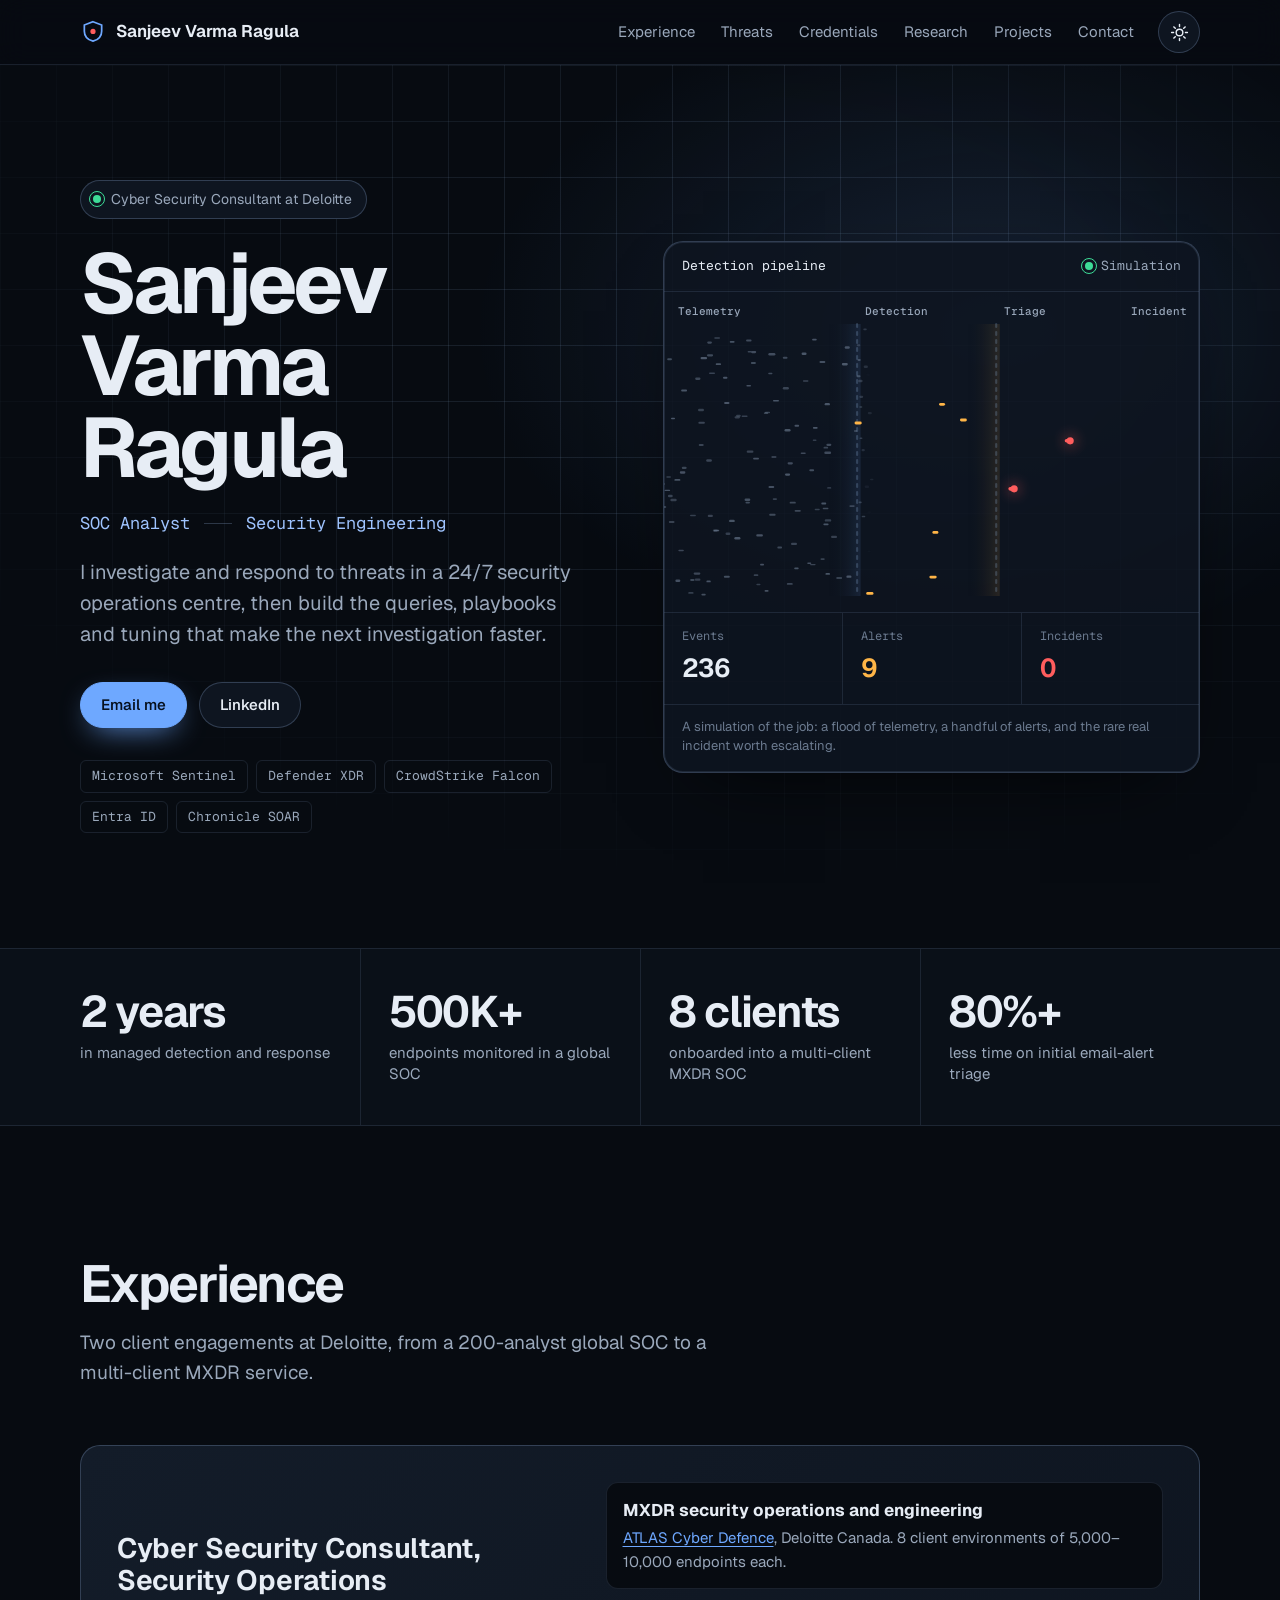
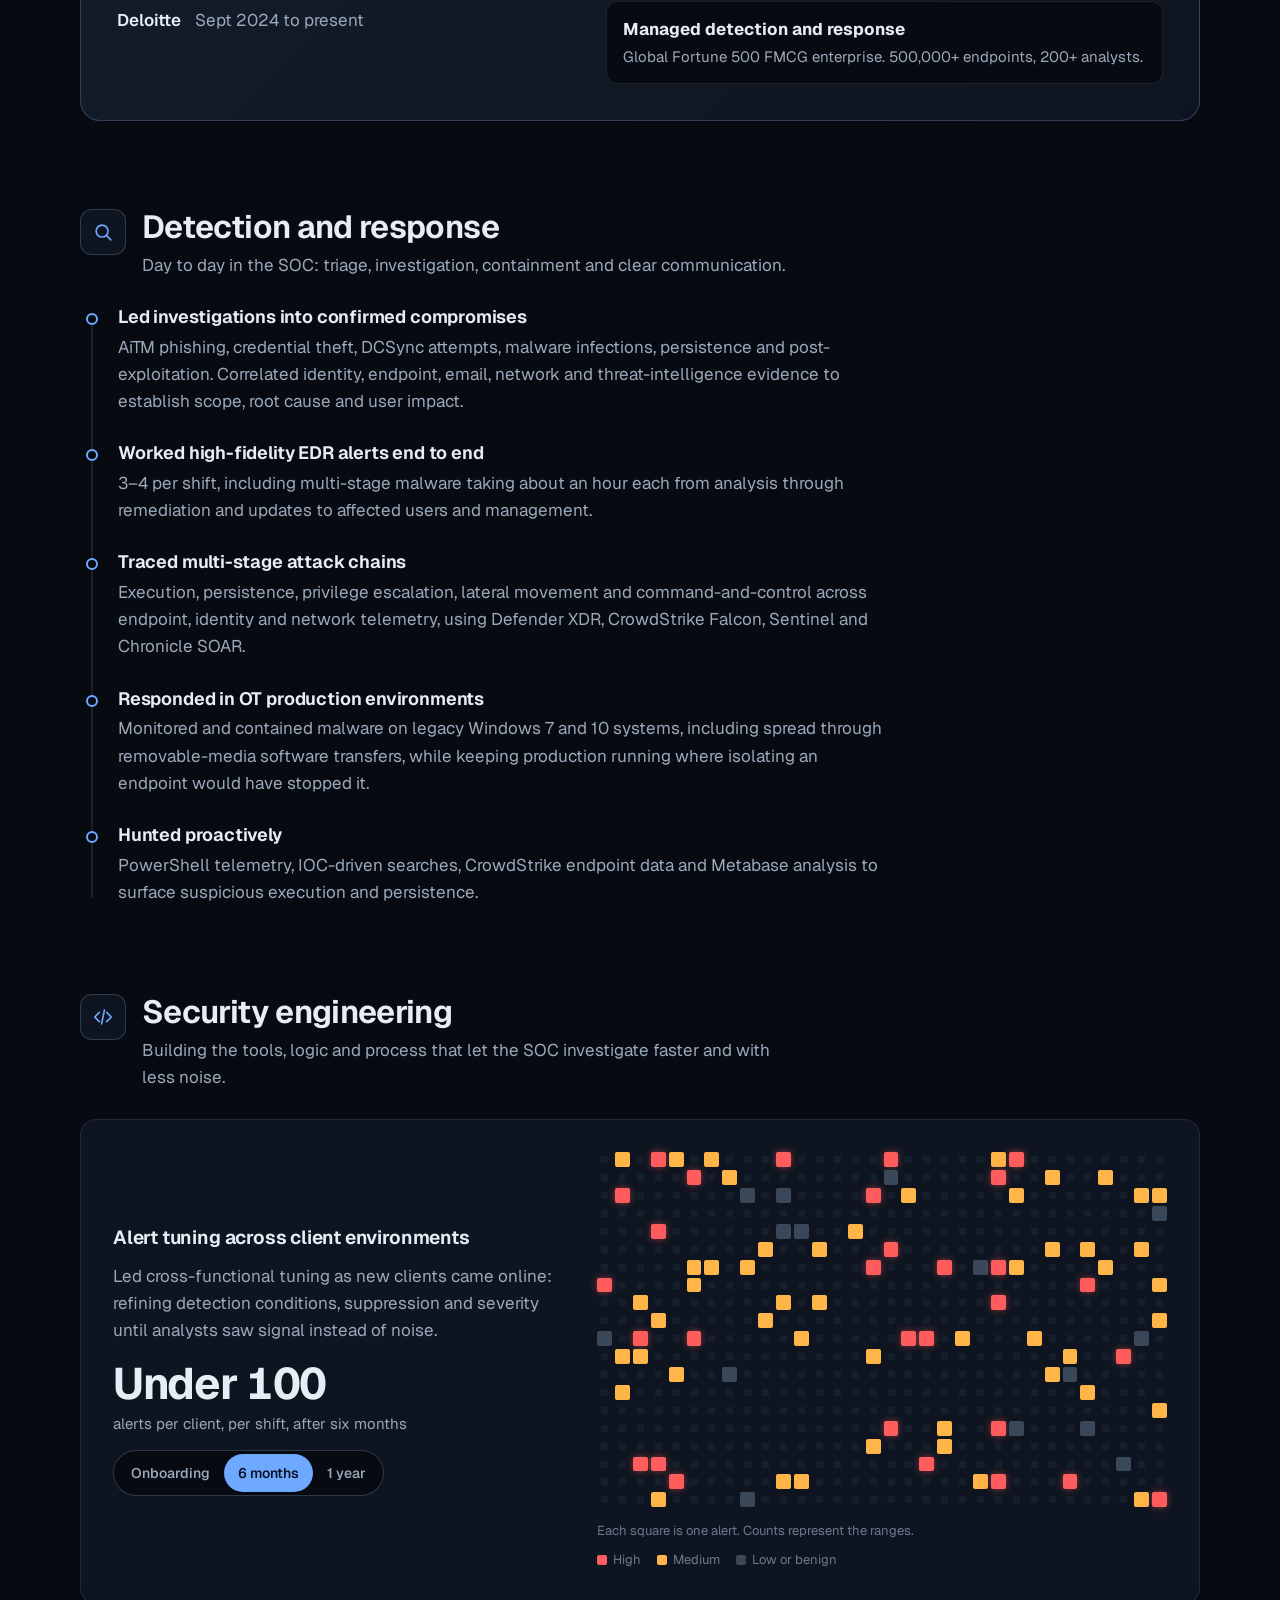
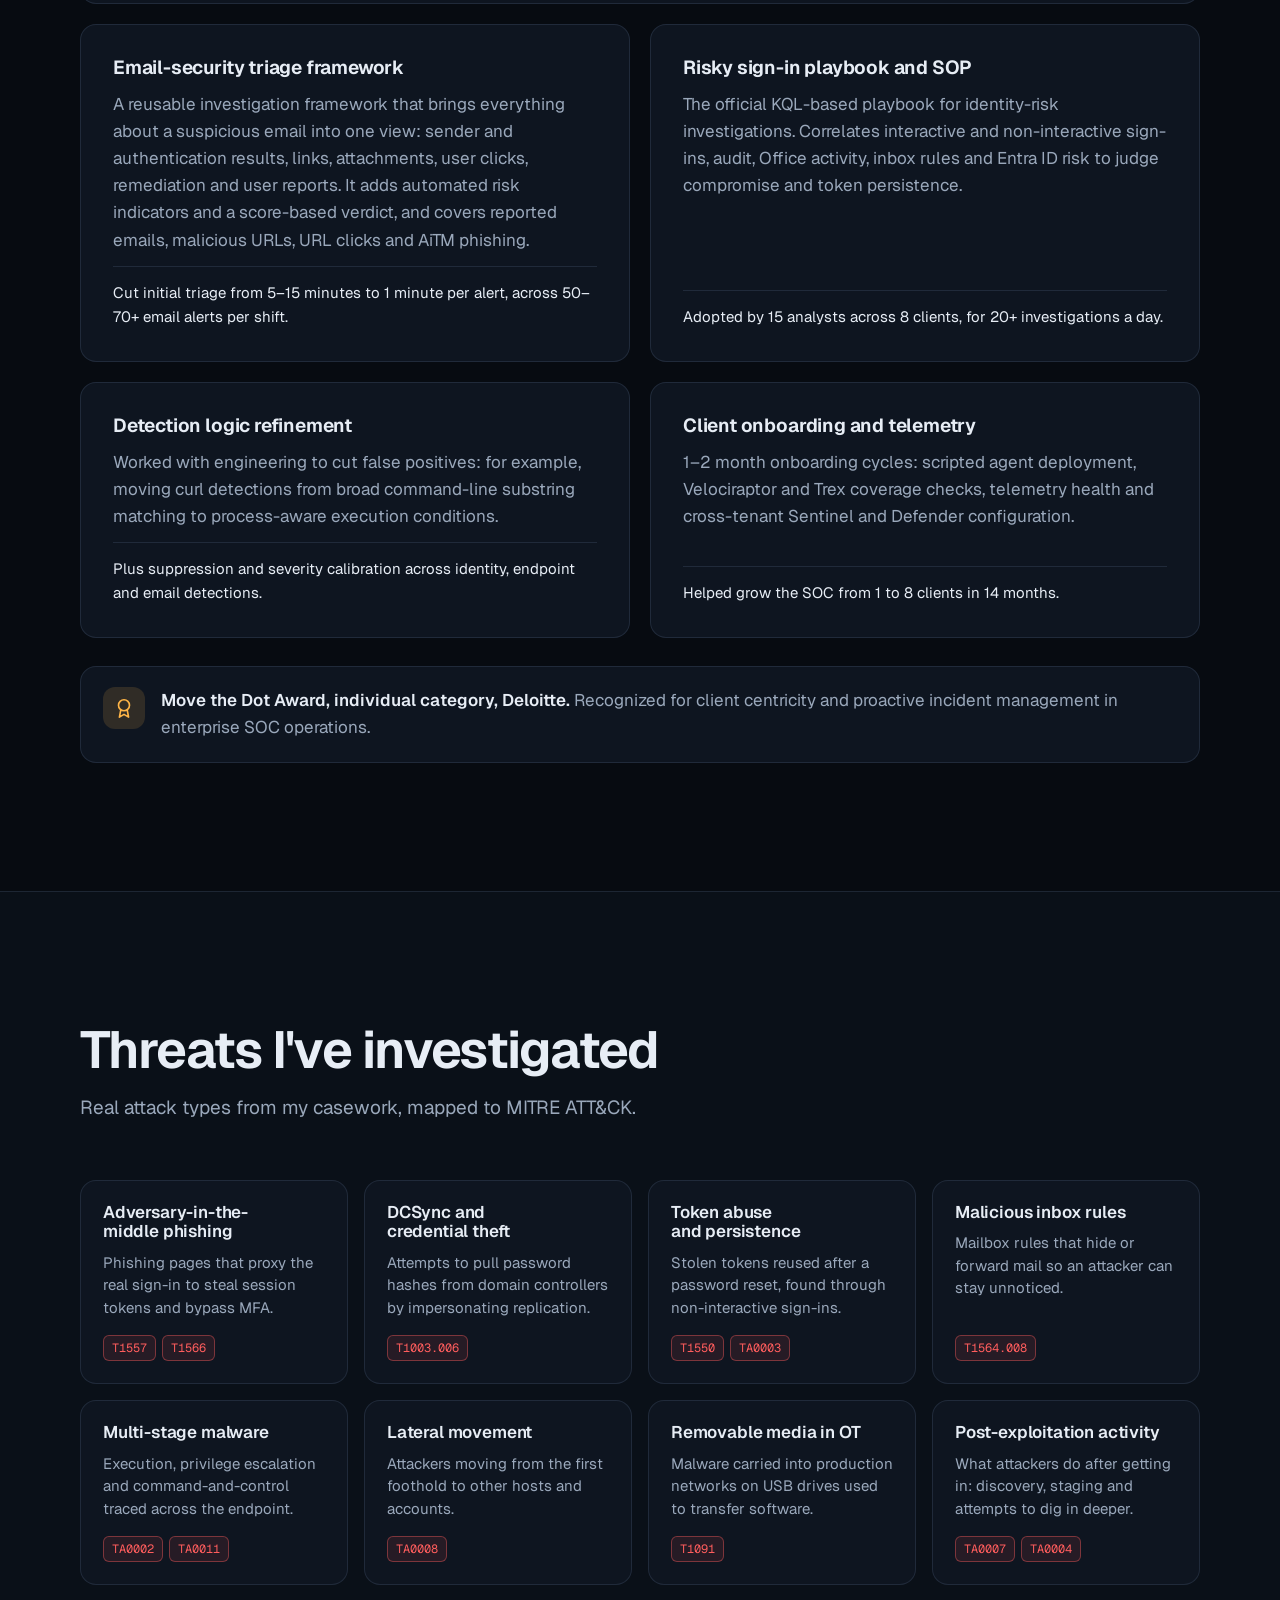
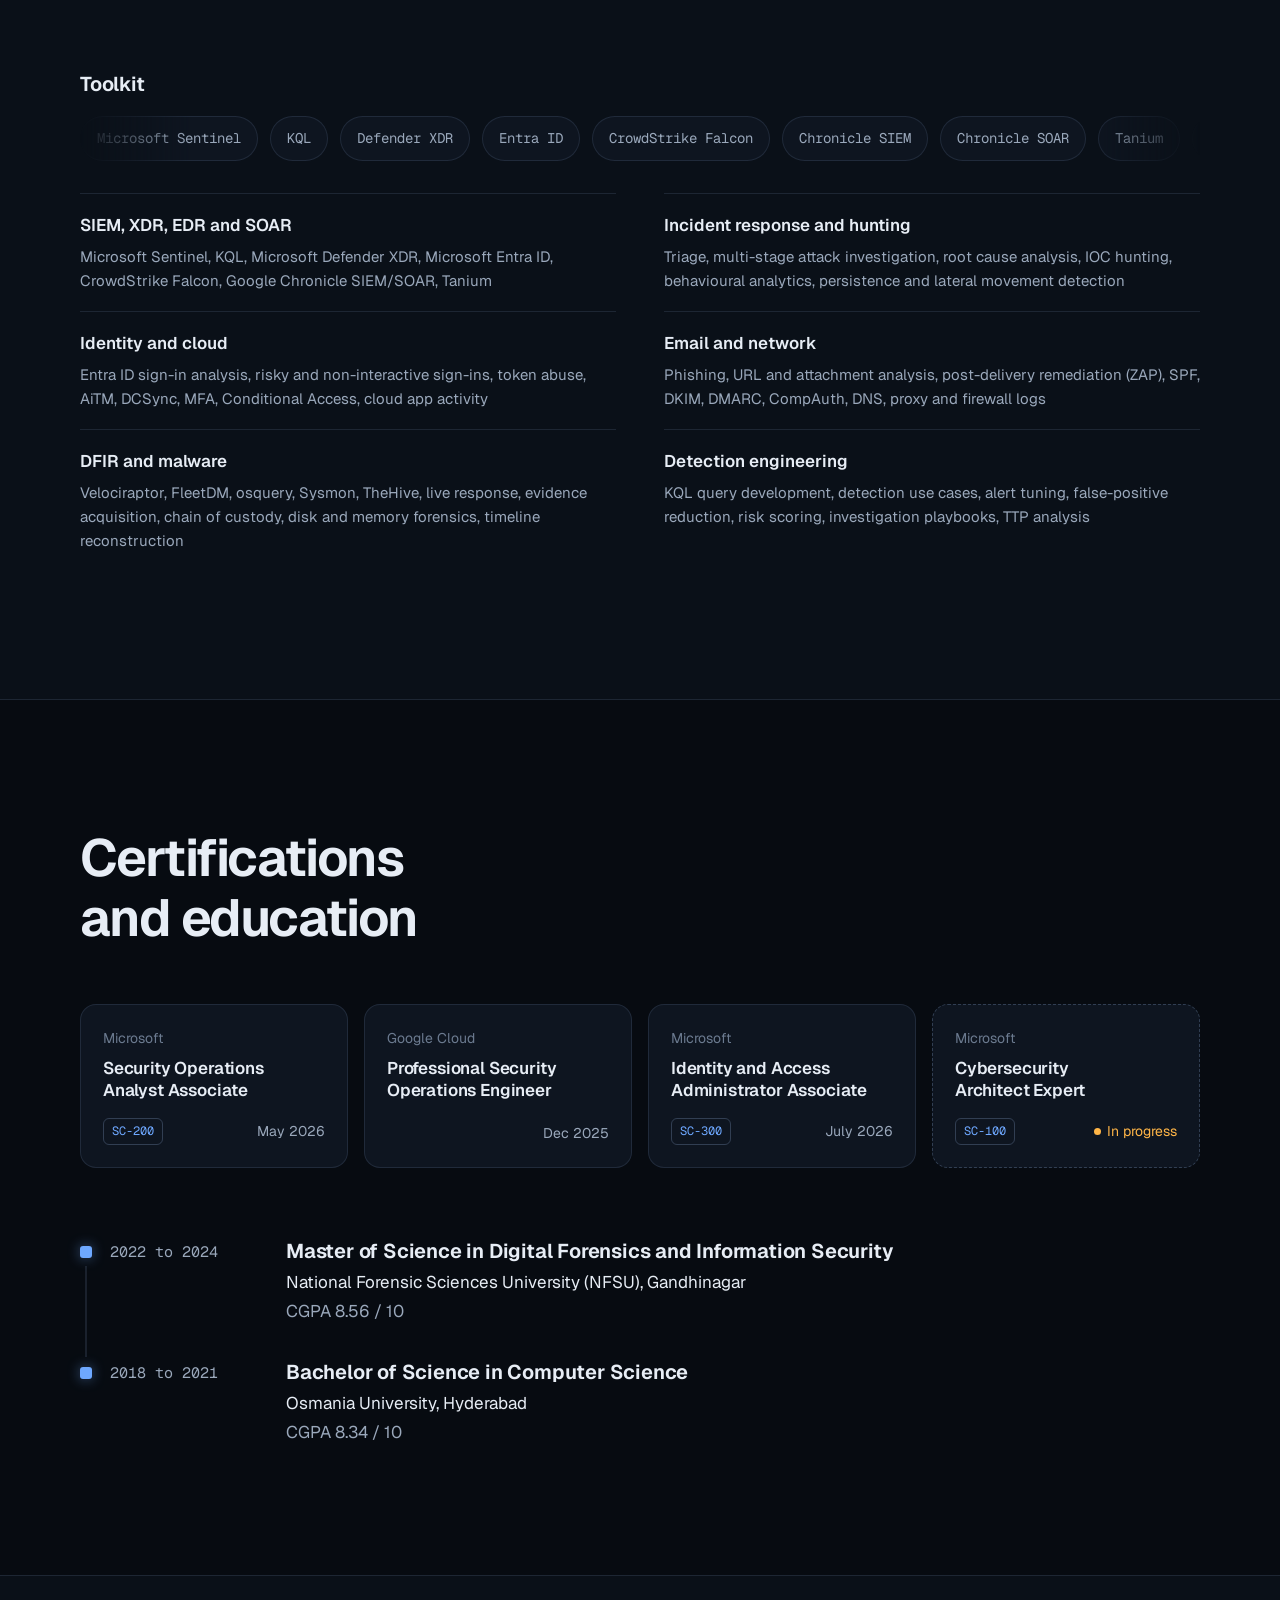
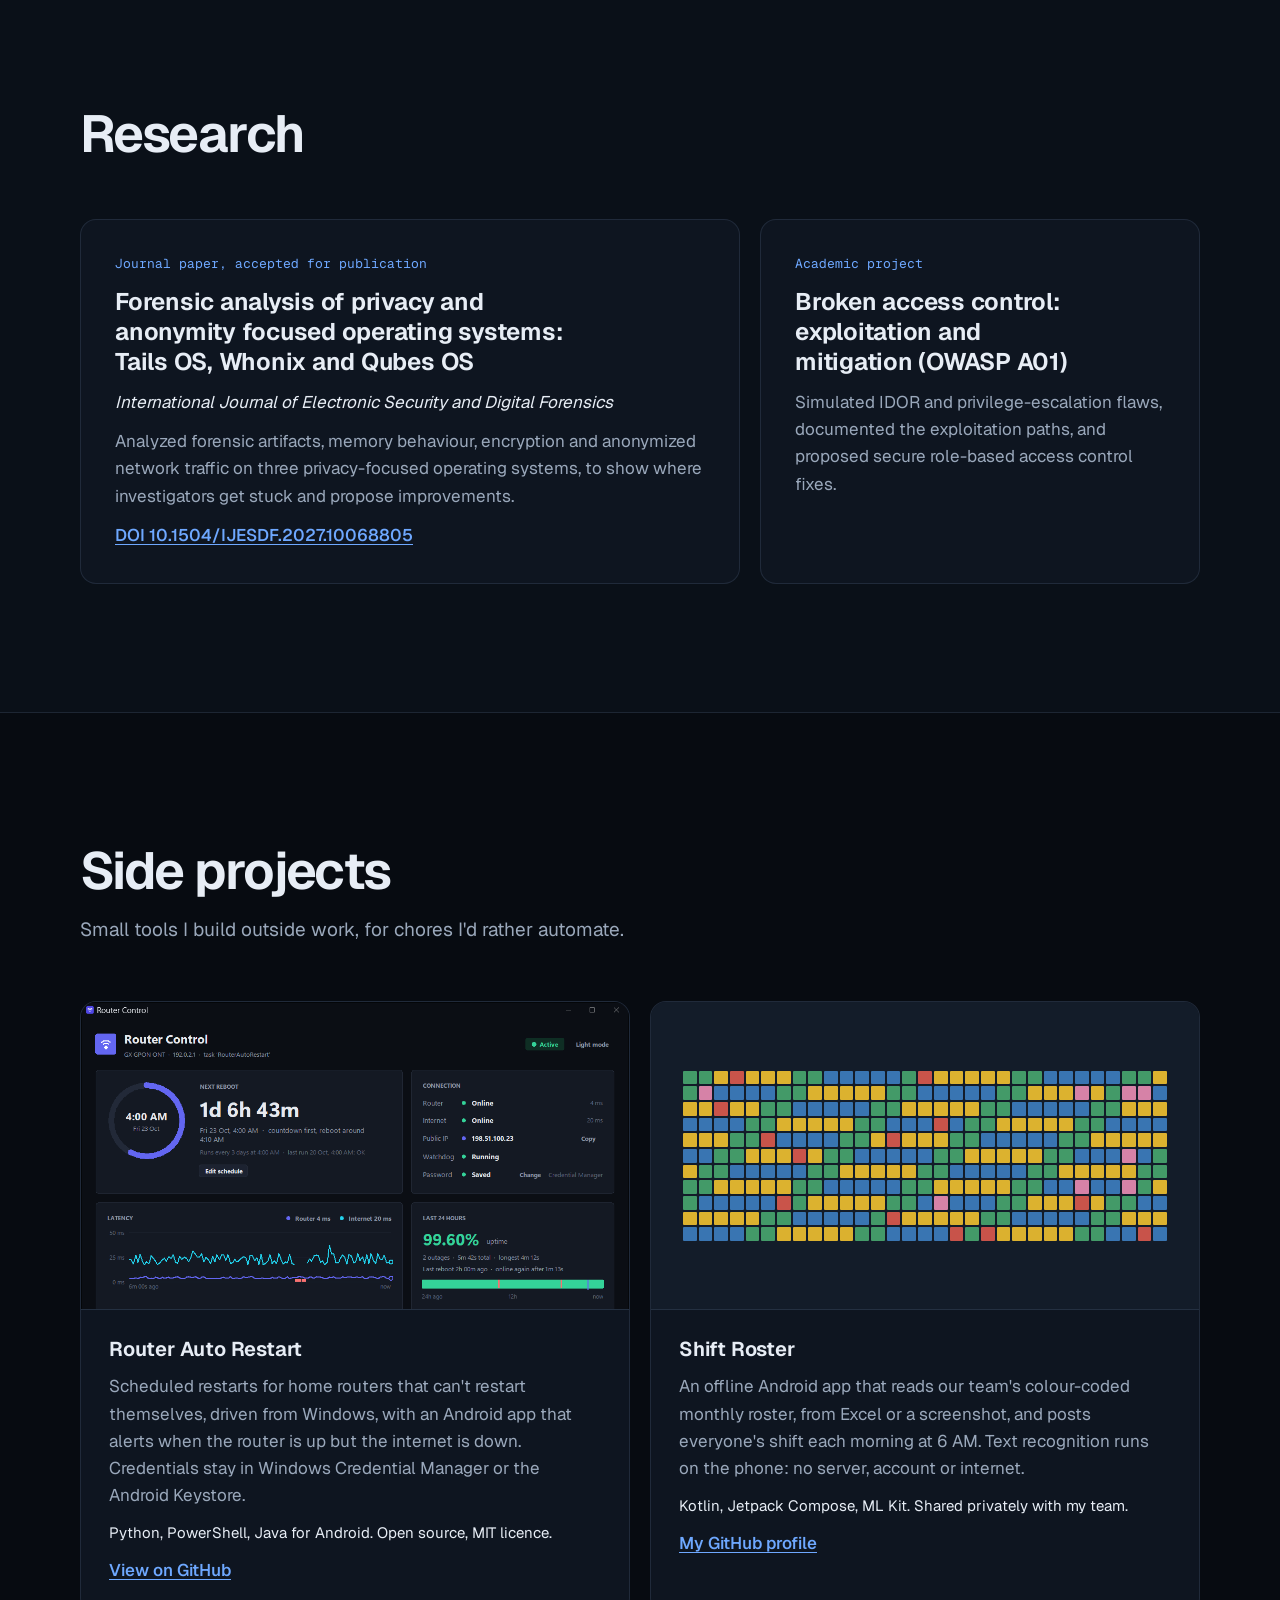
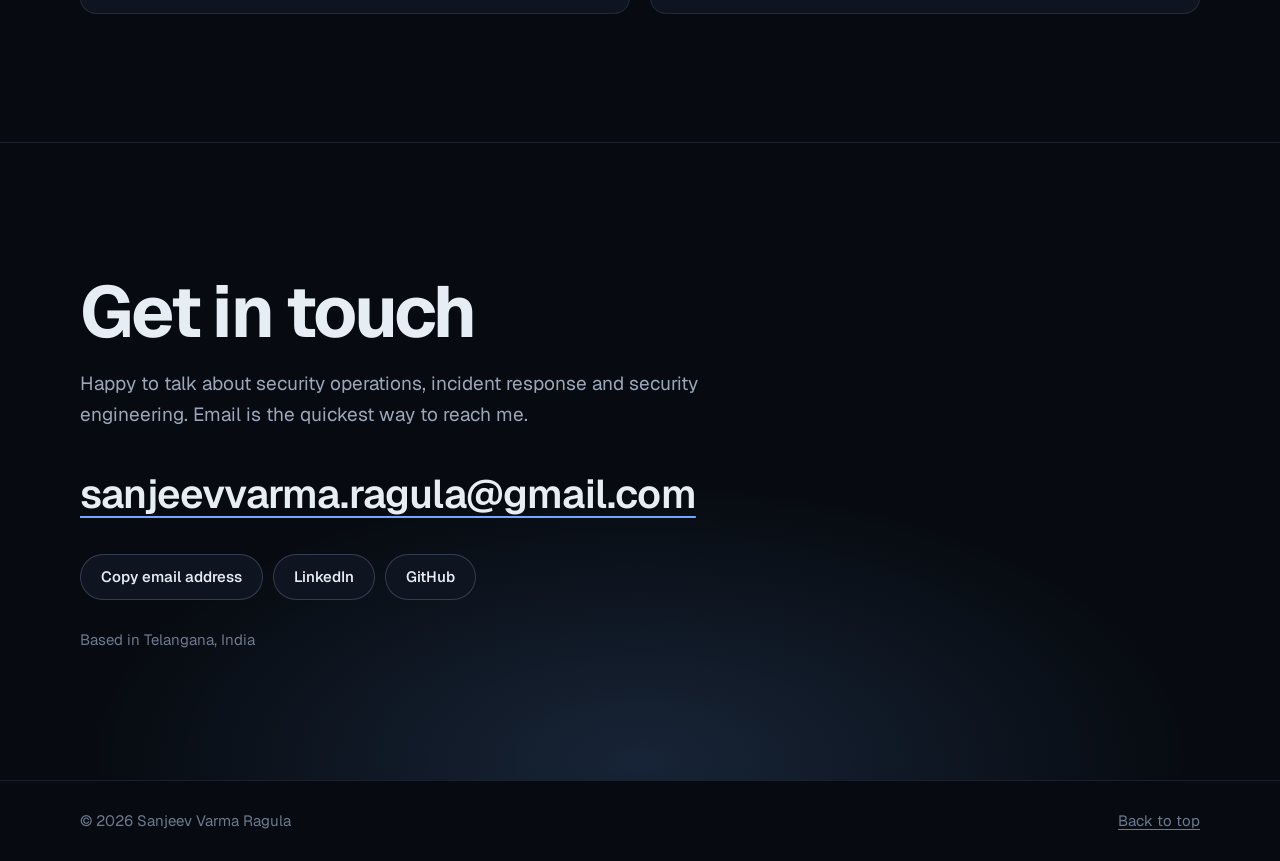
==== commit 5044c4c9: "Replace KQL snippet with a plain email-triage card Co-Authored-By: Claude Opus 5.5 <noreply@anthropi" ====
--- a/index.html
+++ b/index.html
@@ -204,28 +204,10 @@
               </figure>
             </article>
 
-            <article class="build build-wide spotlight" data-reveal>
-              <div class="build-text">
-                <h4>Email-security triage framework</h4>
-                <p>A reusable KQL framework that joins every signal about a message on its NetworkMessageId (sender, authentication, URLs, attachments, clicks, remediation and user reports) and adds risk indicators and a score-based verdict.</p>
-                <dl class="mini-stats">
-                  <div><dt>Triage per alert</dt><dd>5–15 min to 1 min</dd></div>
-                  <div><dt>Volume handled</dt><dd>50–70+ alerts per shift</dd></div>
-                </dl>
-              </div>
-              <figure class="code-card">
-                <div class="code-bar"><span class="dots" aria-hidden="true"><i></i><i></i><i></i></span><span>email_triage.kql</span></div>
-<pre><code><span class="c">// Simplified sketch of the approach</span>
-<span class="k">let</span> msg = <span class="s">"&lt;NetworkMessageId&gt;"</span>;
-<span class="t">EmailEvents</span>
-| <span class="k">where</span> NetworkMessageId == msg
-| <span class="k">join kind</span>=leftouter <span class="t">EmailUrlInfo</span> <span class="k">on</span> NetworkMessageId
-| <span class="k">join kind</span>=leftouter <span class="t">EmailAttachmentInfo</span> <span class="k">on</span> NetworkMessageId
-| <span class="k">join kind</span>=leftouter <span class="t">UrlClickEvents</span> <span class="k">on</span> NetworkMessageId
-| <span class="k">join kind</span>=leftouter <span class="t">EmailPostDeliveryEvents</span> <span class="k">on</span> NetworkMessageId
-<span class="c">// then: risk indicators, exposure and a verdict</span></code></pre>
-                <figcaption>Illustrative only, using Defender XDR advanced hunting tables.</figcaption>
-              </figure>
+            <article class="build spotlight" data-reveal>
+              <h4>Email-security triage framework</h4>
+              <p>A reusable investigation framework that brings everything about a suspicious email into one view: sender and authentication results, links, attachments, user clicks, remediation and user reports. It adds automated risk indicators and a score-based verdict, and covers reported emails, malicious URLs, URL clicks and AiTM phishing.</p>
+              <p class="build-metric">Cut initial triage from 5–15 minutes to 1 minute per alert, across 50–70+ email alerts per shift.</p>
             </article>
 
             <article class="build spotlight" data-reveal>
--- a/styles.css
+++ b/styles.css
@@ -21,7 +21,6 @@
   --sev-med: #ffb547;
   --sev-low: #3a4759;
   --ok: #3ddc97;
-  --code-bg: #0a111c;
   --shadow: 0 30px 80px -40px rgba(0, 0, 0, 0.9);
 
   /* Shift colours, used only by the Shift Roster preview */
@@ -712,13 +711,13 @@
   gap: 20px;
 }
 @media (min-width: 900px) {
-  .build-grid { grid-template-columns: repeat(3, minmax(0, 1fr)); }
+  .build-grid { grid-template-columns: repeat(2, minmax(0, 1fr)); }
   .build-wide { grid-column: 1 / -1; }
 }
 
 .build {
-  display: grid;
-  align-content: start;
+  display: flex;
+  flex-direction: column;
   gap: 12px;
   padding: clamp(22px, 3vw, 32px);
 }
@@ -733,30 +732,13 @@
 }
 
 .build-wide {
+  display: grid;
   gap: 28px;
 }
 @media (min-width: 900px) {
   .build-wide { grid-template-columns: minmax(0, 1fr) minmax(0, 1.25fr); align-items: center; }
 }
-@media (min-width: 900px) {
-  .build-wide:has(.code-card) { grid-template-columns: minmax(0, 0.8fr) minmax(0, 1.4fr); }
-}
 .build-text { display: grid; gap: 14px; align-content: start; }
-
-.mini-stats {
-  display: grid;
-  grid-template-columns: repeat(2, minmax(0, 1fr));
-  gap: 12px;
-  margin: 6px 0 0;
-}
-.mini-stats div {
-  padding: 12px 14px;
-  border: 1px solid var(--line);
-  border-radius: 12px;
-  background: var(--bg);
-}
-.mini-stats dt { color: var(--ink-3); font-size: 0.8125rem; }
-.mini-stats dd { margin: 2px 0 0; font-weight: 650; }
 
 /* Alert-noise chart */
 .noise-readout { display: grid; margin-top: 4px; }
@@ -827,49 +809,6 @@
 .sev-med { background: var(--sev-med); }
 .sev-low { background: var(--sev-low); }
 
-/* KQL code card (always dark, like a query editor) */
-.code-card {
-  margin: 0;
-  min-width: 0;
-  border: 1px solid rgba(140, 170, 210, 0.2);
-  border-radius: 14px;
-  background: var(--code-bg);
-  color: #d8e2ef;
-  overflow: hidden;
-}
-.code-bar {
-  display: flex;
-  align-items: center;
-  gap: 12px;
-  padding: 10px 14px;
-  border-bottom: 1px solid rgba(140, 170, 210, 0.16);
-  color: #8392a7;
-  font-family: var(--mono);
-  font-size: 0.75rem;
-}
-.dots { display: inline-flex; gap: 6px; }
-.dots i { width: 9px; height: 9px; border-radius: 50%; background: #2a3546; }
-.code-card pre {
-  margin: 0;
-  padding: 16px;
-  overflow-x: auto;
-  font-family: var(--mono);
-  font-size: 0.8125rem;
-  line-height: 1.7;
-  tab-size: 2;
-}
-@media (max-width: 600px) { .code-card pre { font-size: 0.75rem; } }
-.code-card .c { color: #6b7a8f; }
-.code-card .k { color: #7fb2ff; }
-.code-card .t { color: #c6a8ff; }
-.code-card .s { color: #7ee0b5; }
-.code-card figcaption {
-  padding: 10px 16px 12px;
-  border-top: 1px solid rgba(140, 170, 210, 0.16);
-  color: #8392a7;
-  font-size: 0.75rem;
-}
-
 .award {
   display: flex;
   gap: 16px;
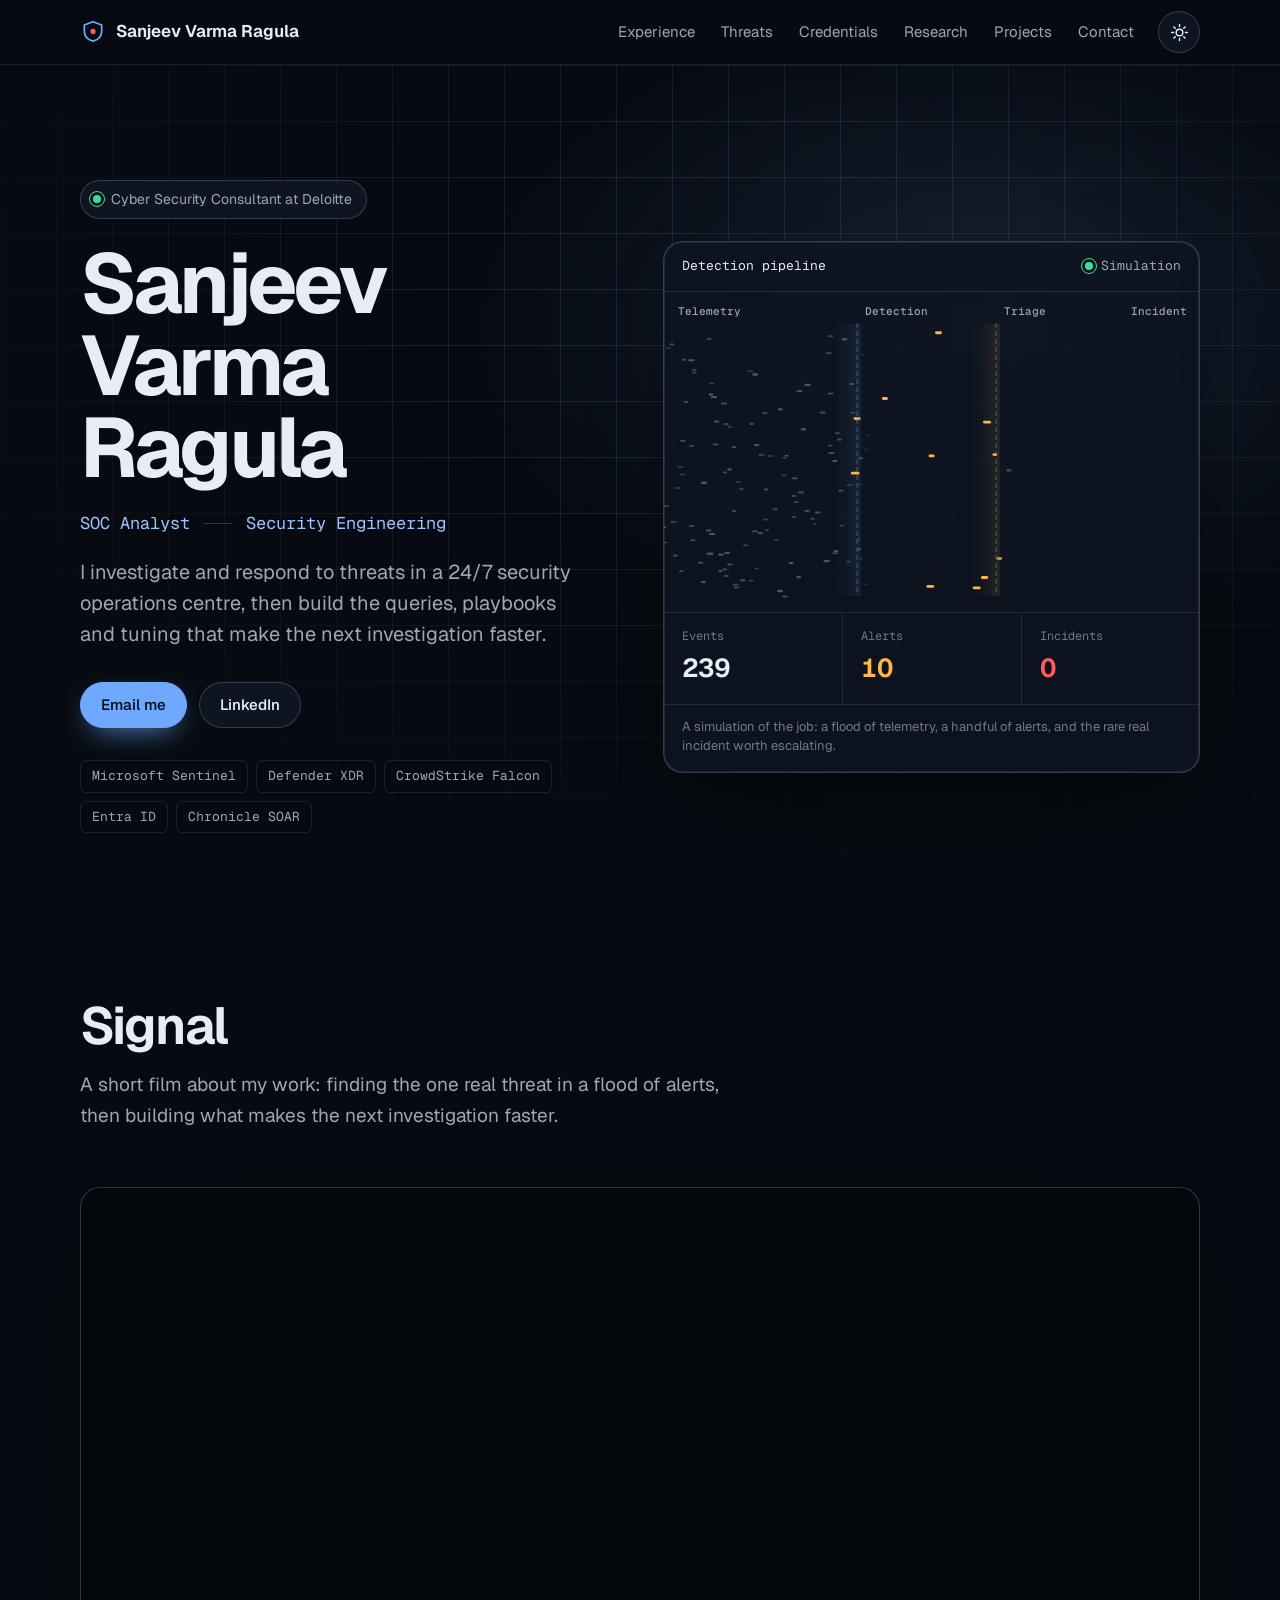
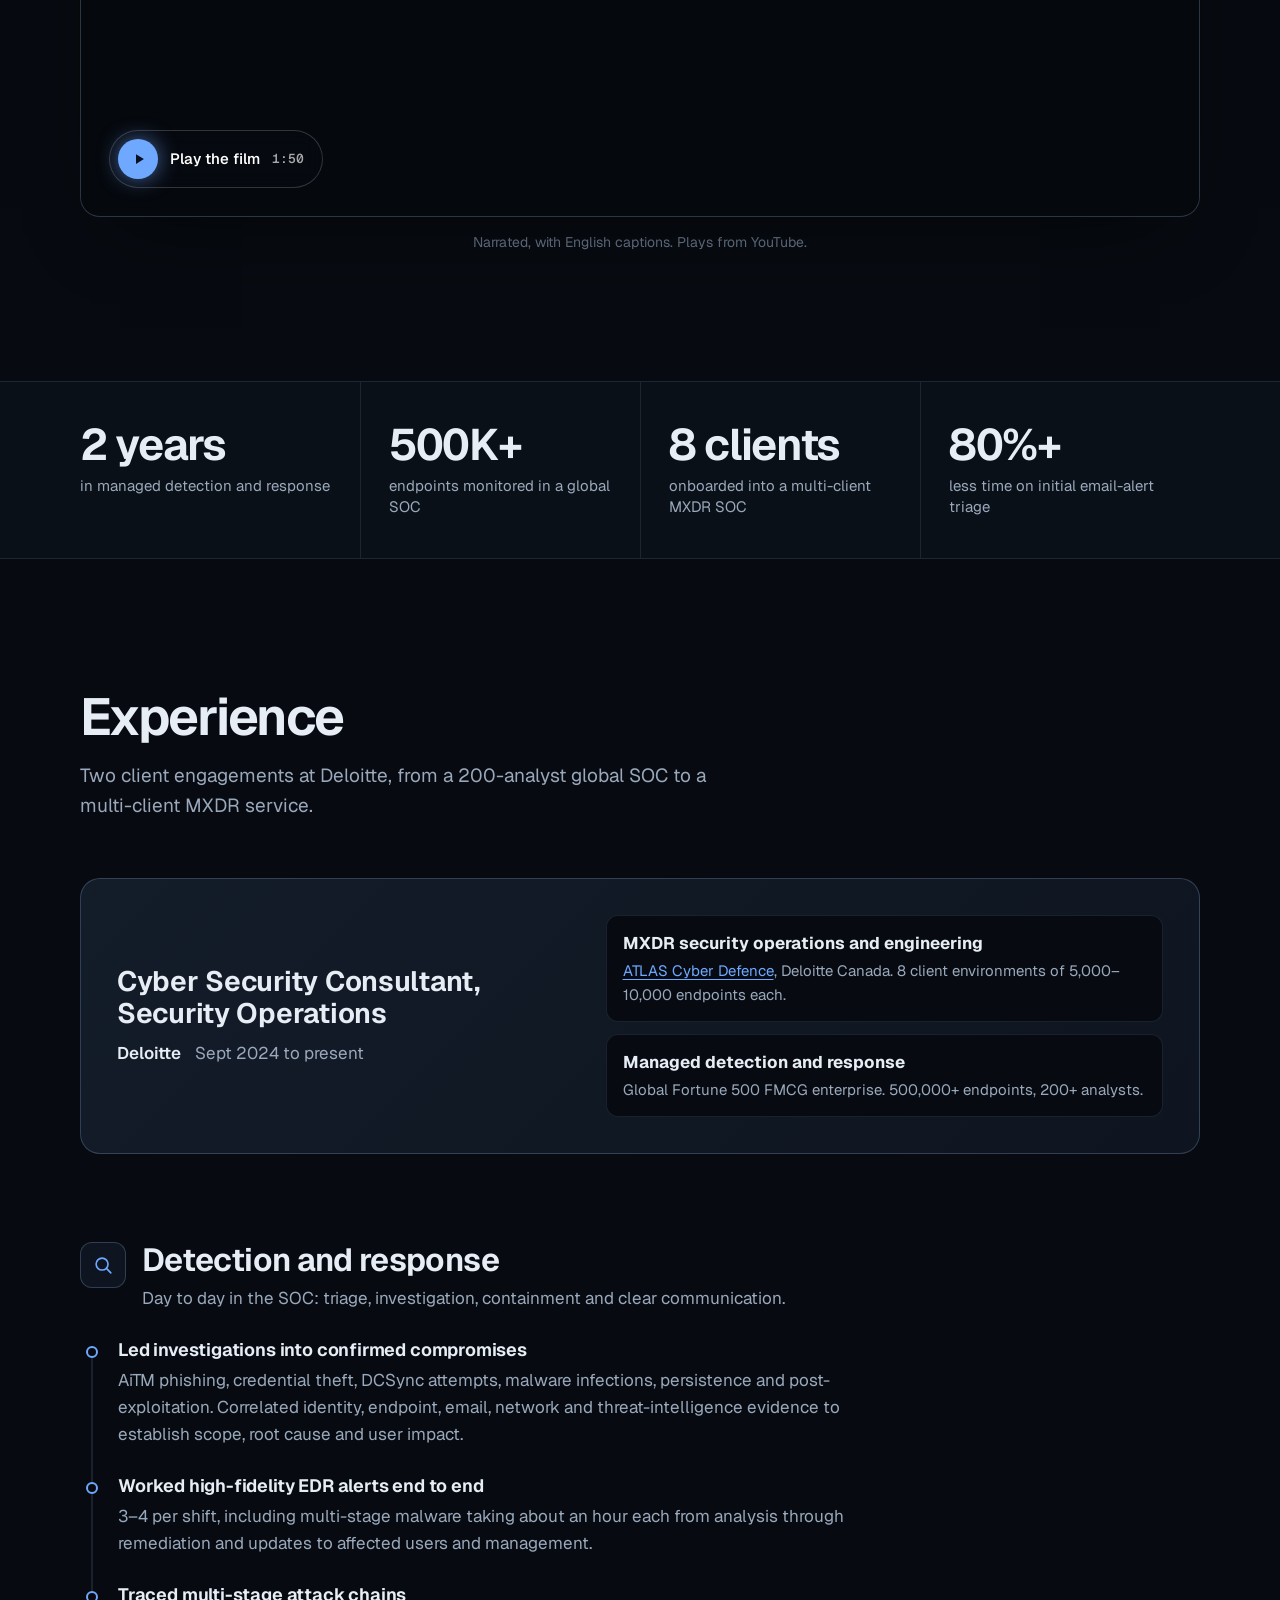
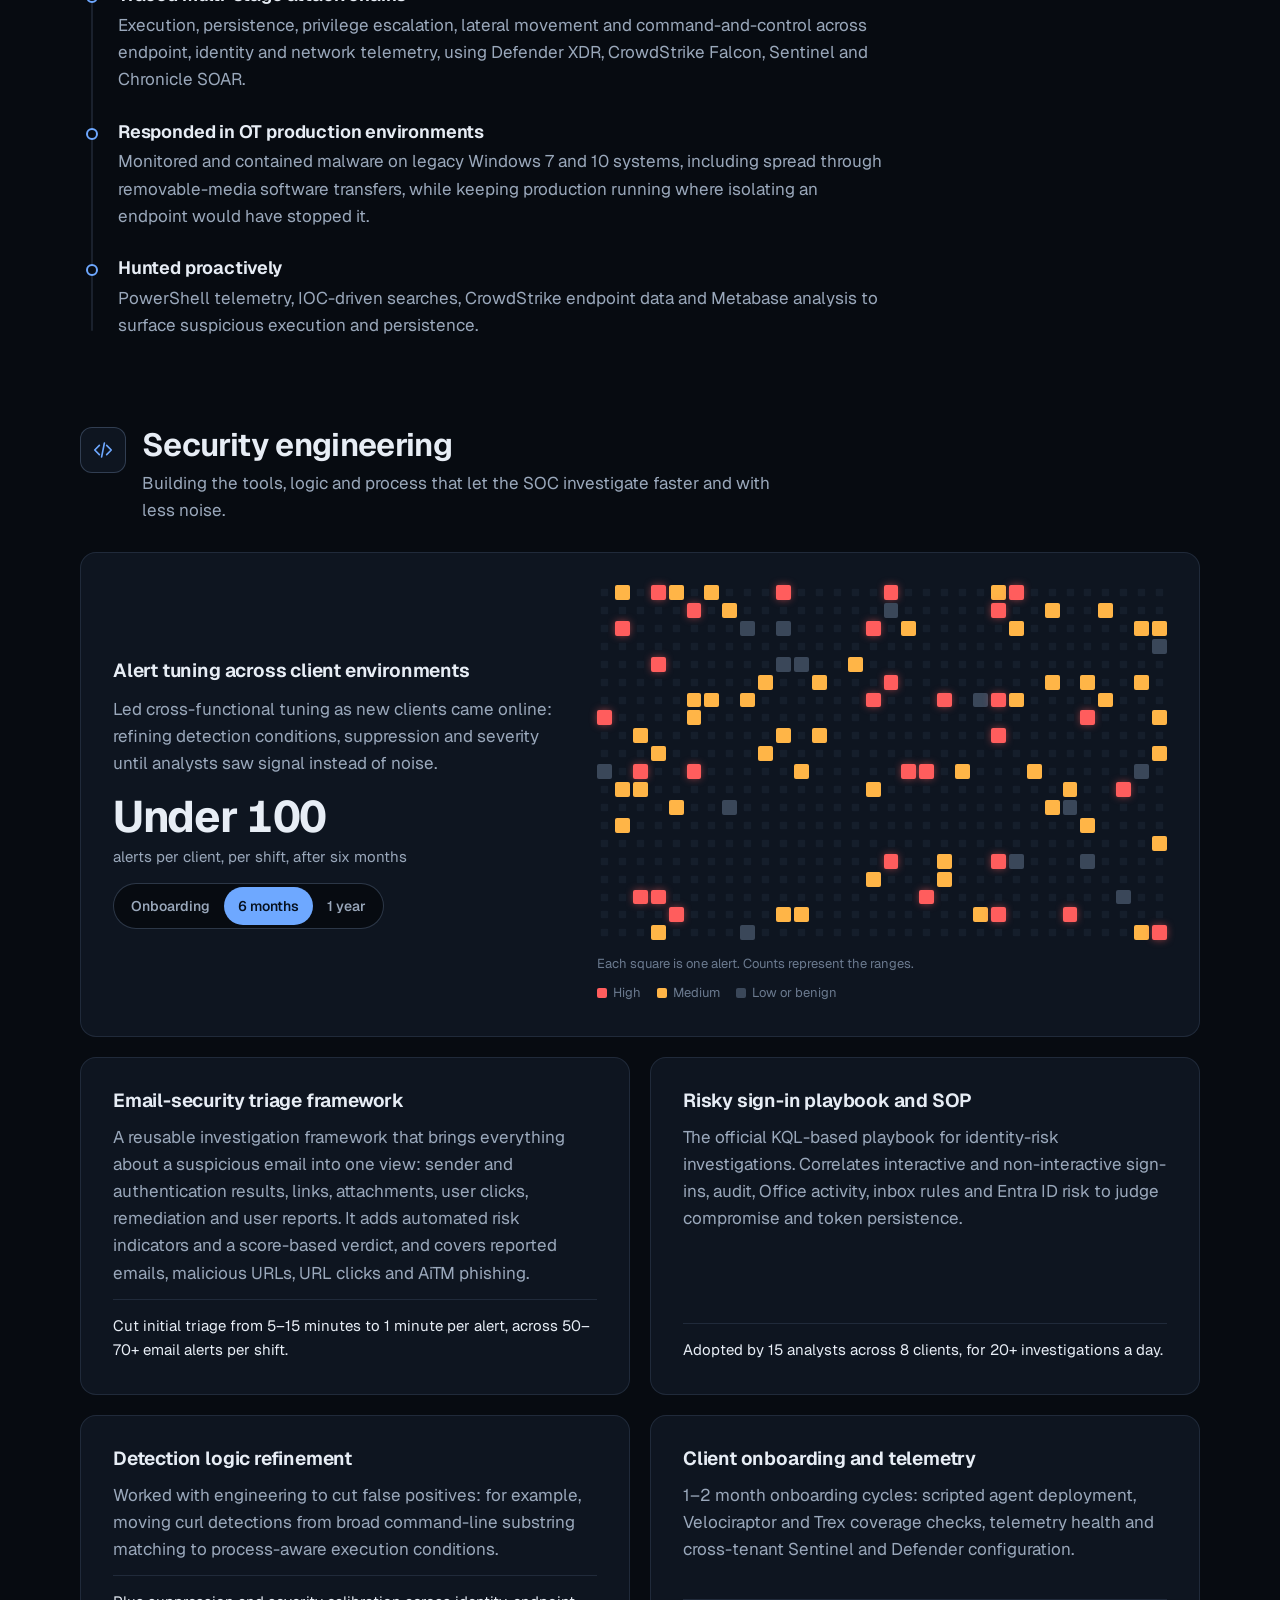
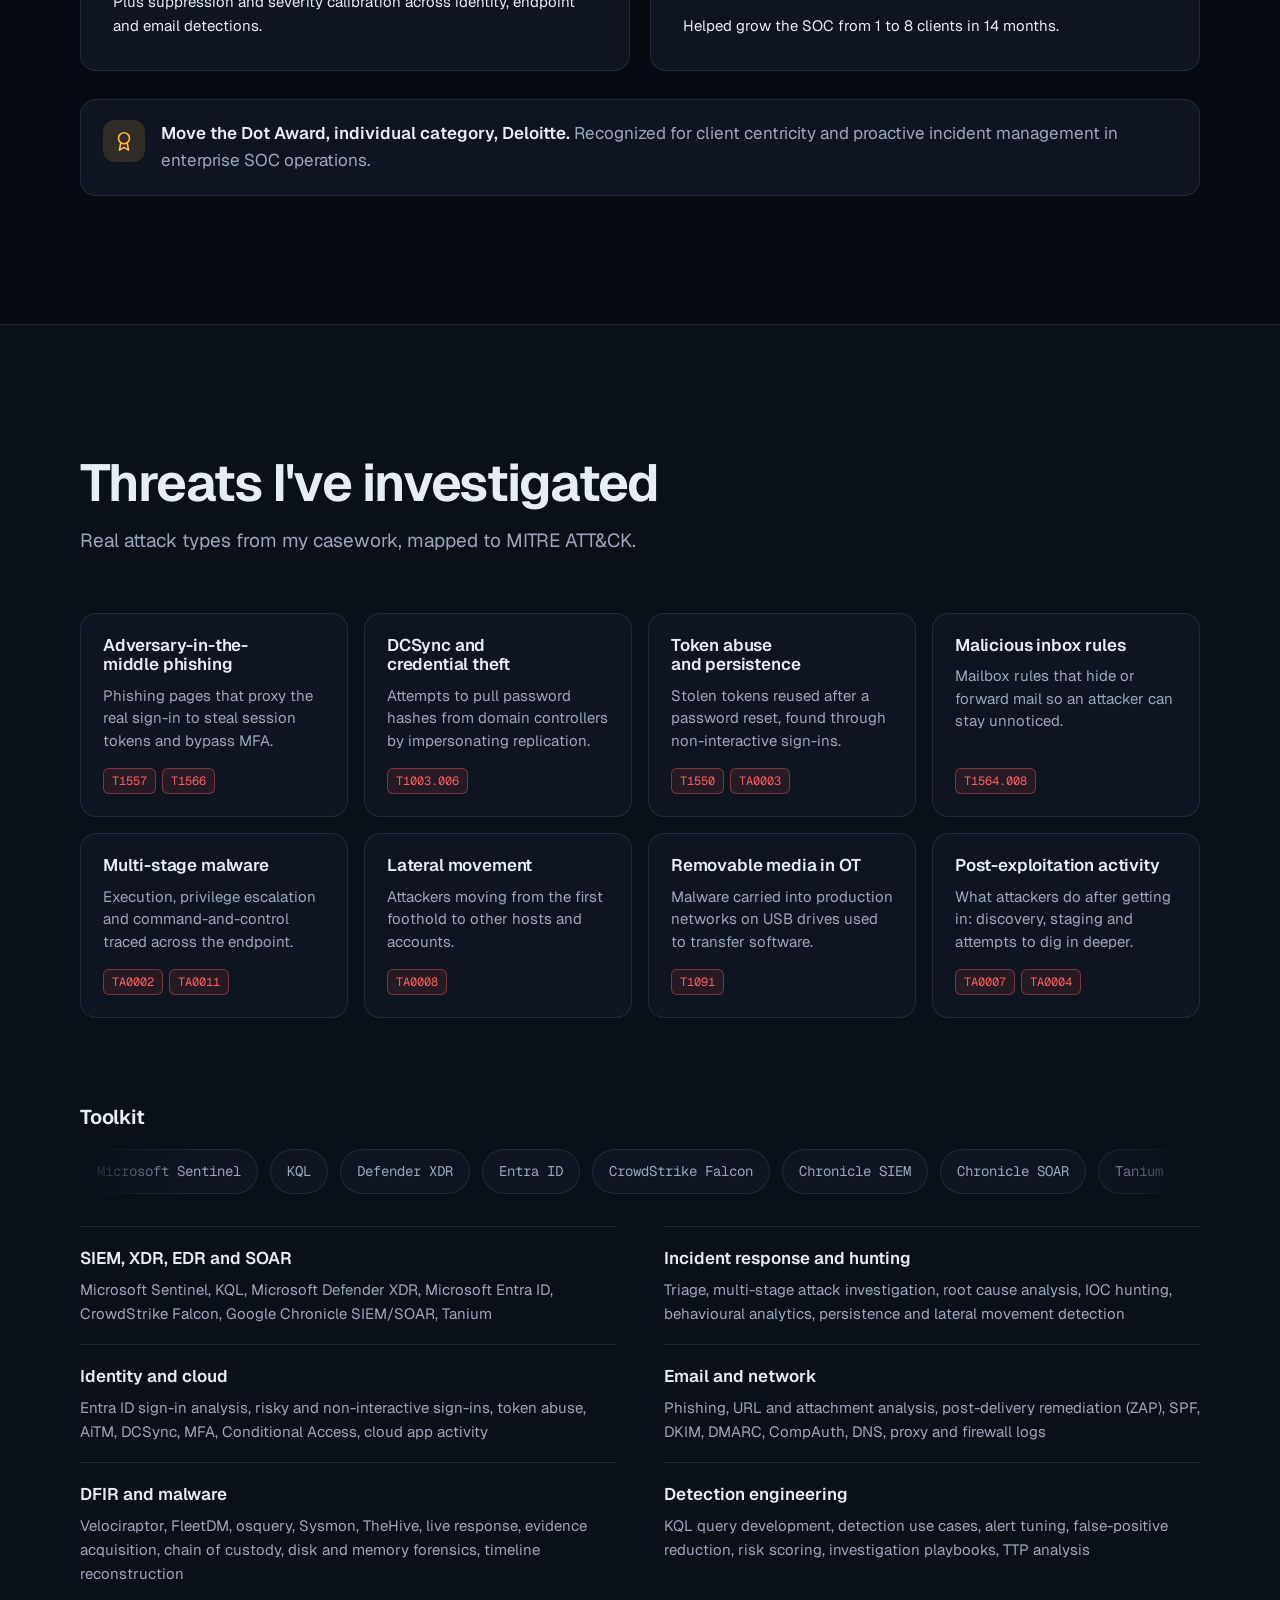
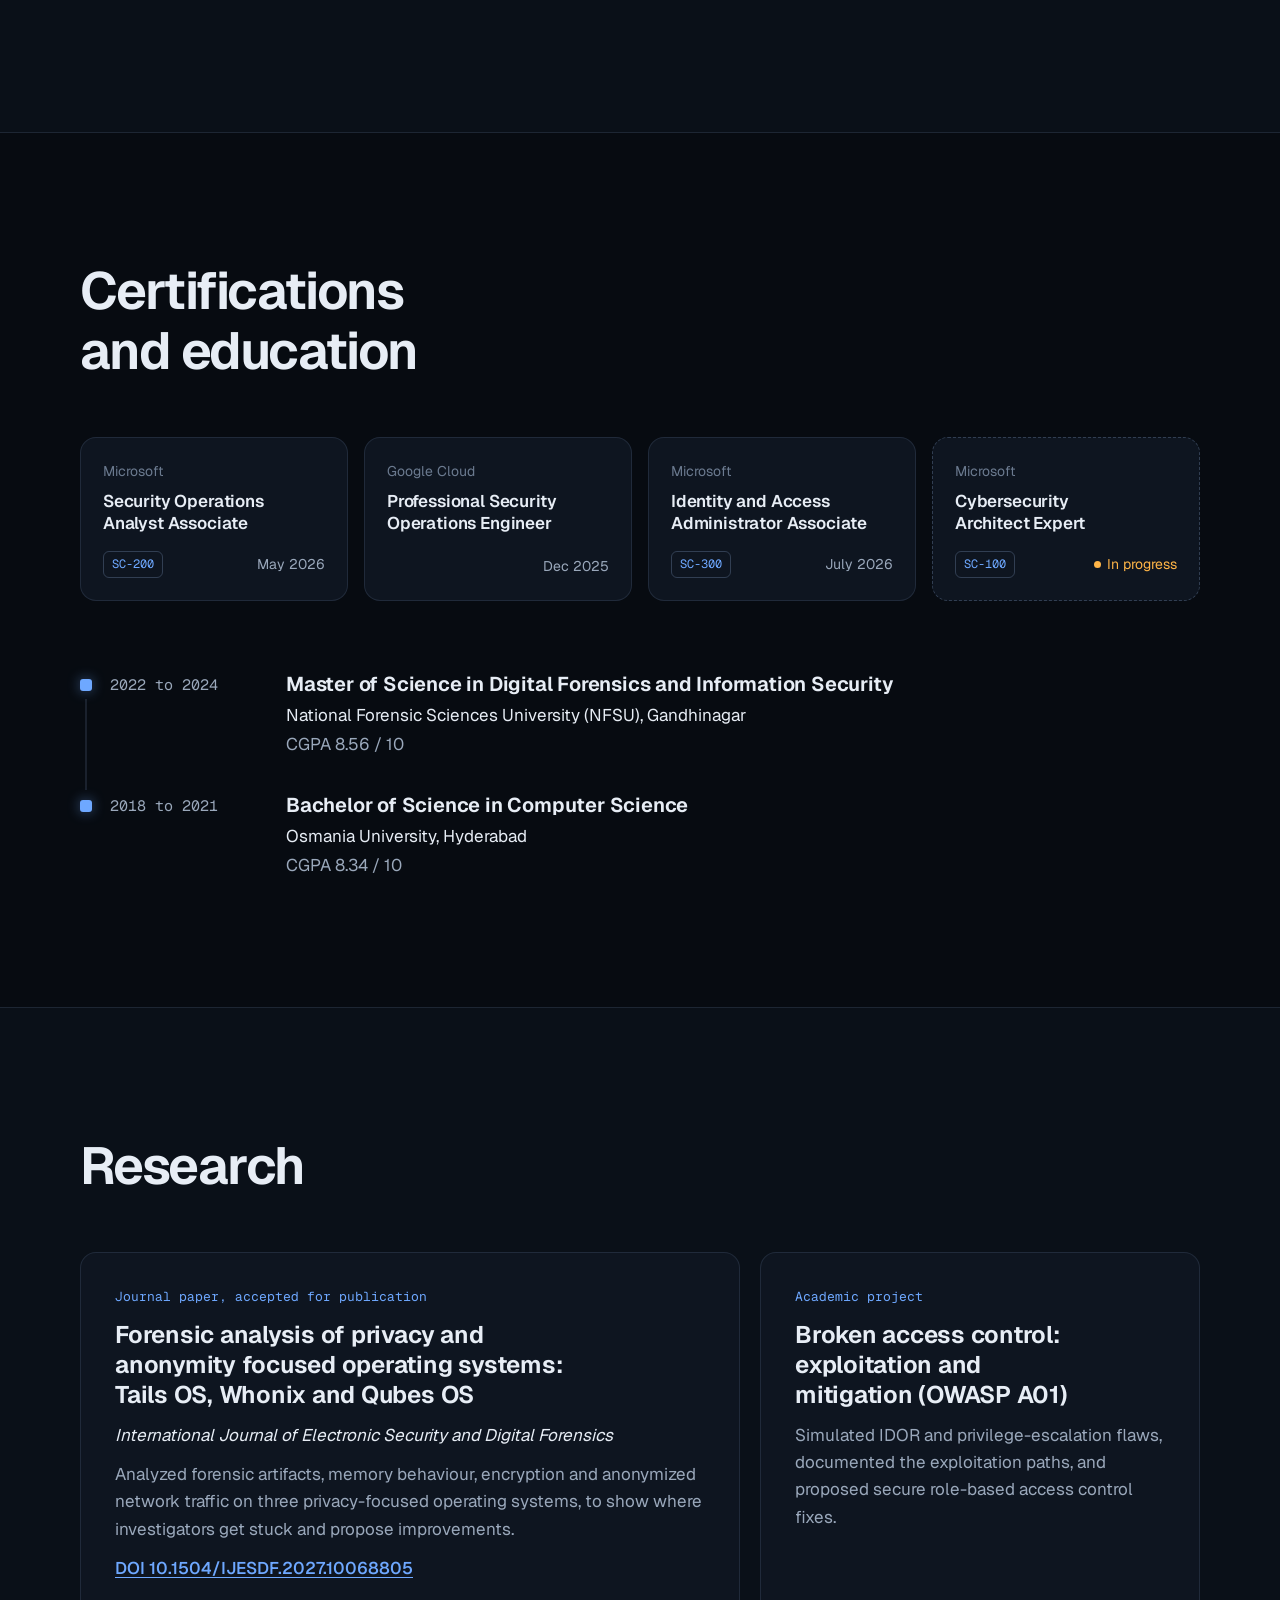
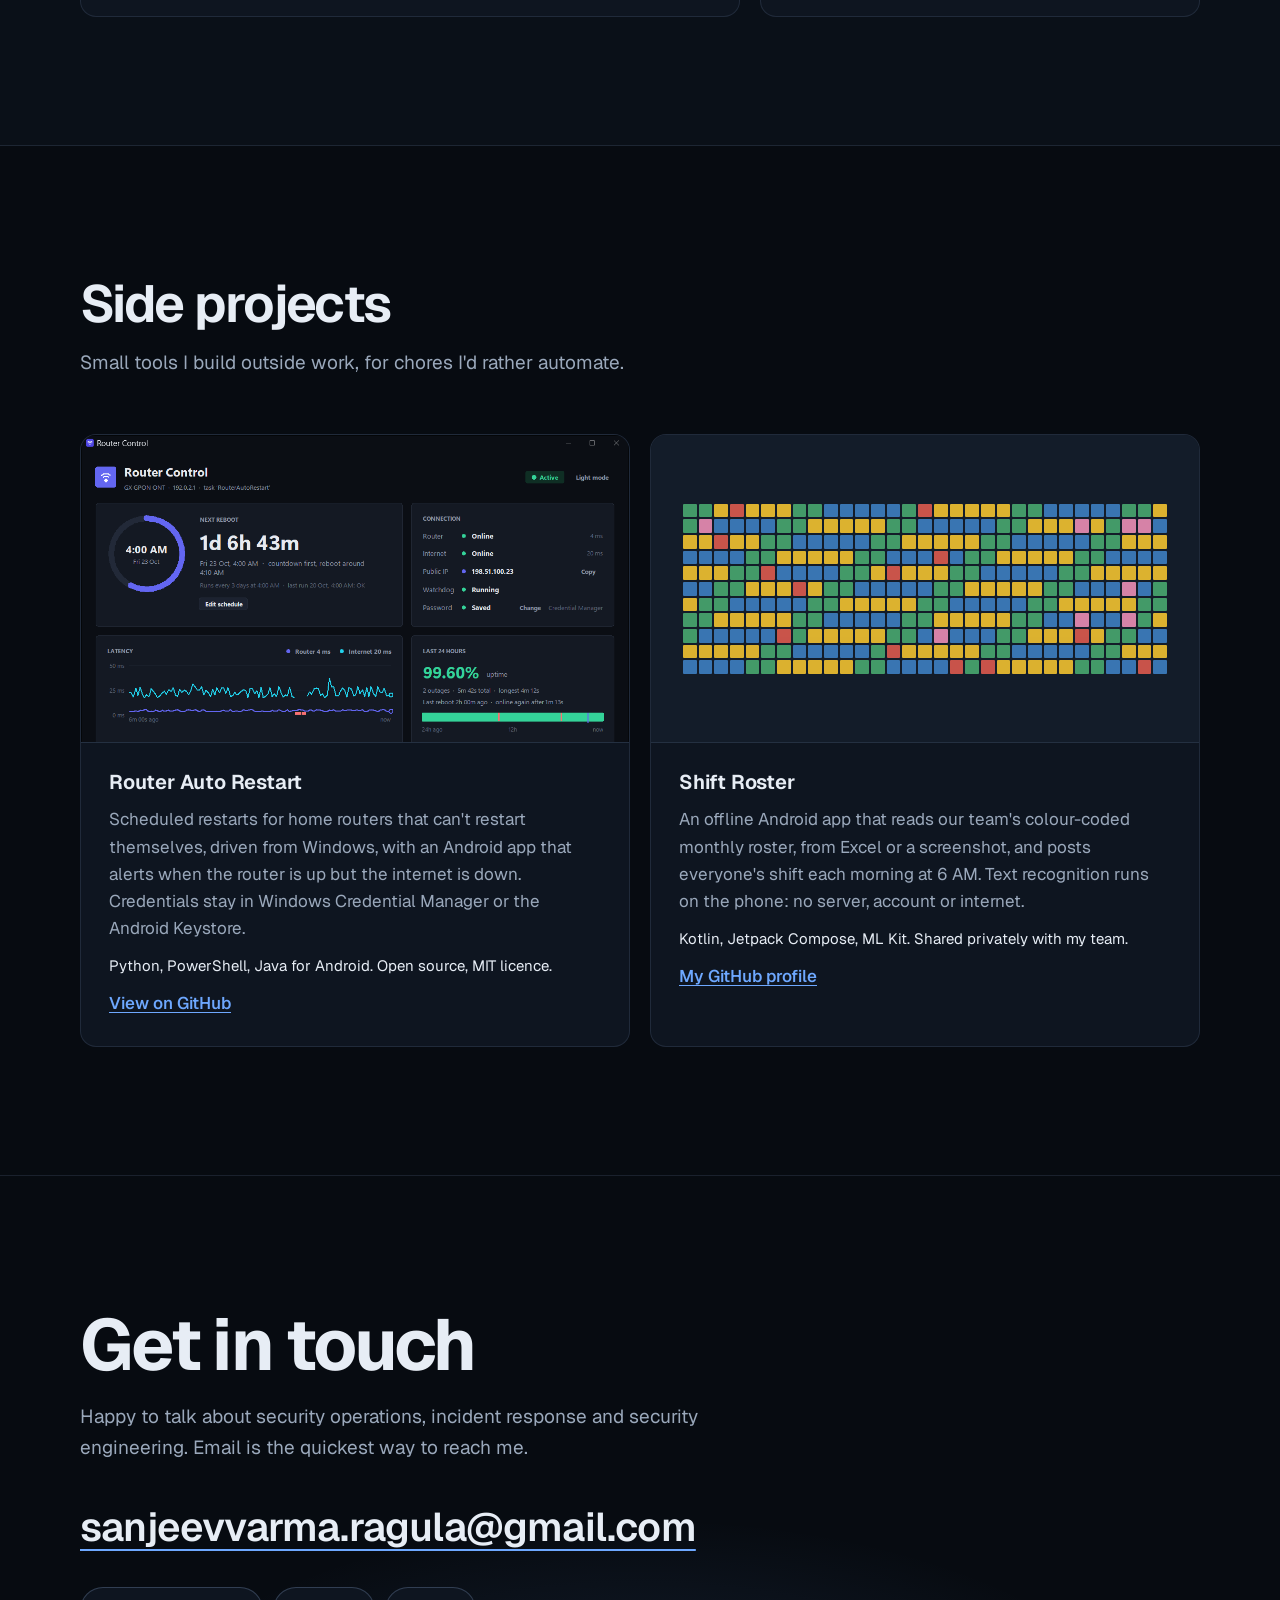
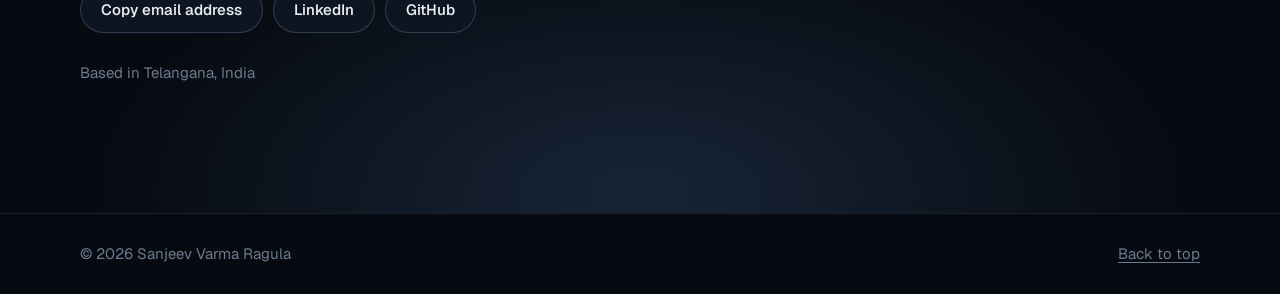
==== commit d43323d3: "Add the Signal film section with YouTube embeds Wide screens get the 16:9 film and phones held uprig" ====
--- a/index.html
+++ b/index.html
@@ -95,6 +95,32 @@
       </div>
     </section>
 
+    <!-- Film -->
+    <section class="section film-section" id="film" aria-labelledby="film-title">
+      <div class="wrap">
+        <header class="section-head" data-reveal>
+          <h2 id="film-title">Signal</h2>
+          <p>A short film about my work: finding the one real threat in a flood of alerts, then building what makes the next investigation faster.</p>
+        </header>
+        <figure class="film" data-reveal>
+          <div class="film-frame">
+            <a class="film-play" href="https://www.youtube.com/watch?v=ehjvmDAElhg" data-wide-id="ehjvmDAElhg" data-tall-id="J4Uu4AenPag" aria-label="Play Signal, a 1 minute 50 second film">
+              <picture>
+                <source media="(max-width: 767px) and (orientation: portrait)" srcset="assets/img/film-poster-tall.jpg" width="720" height="1280">
+                <img src="assets/img/film-poster-wide.jpg" width="1600" height="900" alt="" loading="lazy" decoding="async">
+              </picture>
+              <span class="film-button" aria-hidden="true">
+                <span class="film-icon"><svg viewBox="0 0 24 24"><path d="M8 5.5v13l10.5-6.5z"/></svg></span>
+                <span>Play the film</span>
+                <span class="film-length">1:50</span>
+              </span>
+            </a>
+          </div>
+          <figcaption class="film-caption">Narrated, with English captions. Plays from YouTube.</figcaption>
+        </figure>
+      </div>
+    </section>
+
     <!-- Impact -->
     <section class="impact" aria-label="Impact in numbers">
       <div class="wrap">
--- a/styles.css
+++ b/styles.css
@@ -552,6 +552,109 @@
   line-height: 1.5;
 }
 
+/* ---------- Film ---------- */
+
+.film-section { padding-top: clamp(24px, 4vw, 48px); }
+
+.film { margin: 0; }
+
+.film-frame {
+  position: relative;
+  aspect-ratio: 16 / 9;
+  overflow: hidden;
+  background: #05080d;
+  border: 1px solid var(--line-strong);
+  border-radius: 20px;
+  box-shadow: var(--shadow);
+}
+
+/* Phones held upright get the vertical cut; the choice is locked once the film starts. */
+@media (max-width: 767px) and (orientation: portrait) {
+  .film:not(.is-wide) .film-frame {
+    aspect-ratio: 9 / 16;
+    width: min(100%, calc((100svh - 150px) * 9 / 16));
+    margin-inline: auto;
+  }
+}
+.film.is-tall .film-frame {
+  aspect-ratio: 9 / 16;
+  width: min(100%, calc((100svh - 150px) * 9 / 16));
+  margin-inline: auto;
+}
+
+.film-play {
+  position: absolute;
+  inset: 0;
+  display: block;
+  color: #fff;
+  text-decoration: none;
+}
+.film-play:focus-visible { outline-offset: -4px; border-radius: 20px; }
+.film-play img {
+  width: 100%;
+  height: 100%;
+  object-fit: cover;
+  transition: transform 900ms var(--ease);
+}
+.film-play::after {
+  content: "";
+  position: absolute;
+  inset: 0;
+  background: linear-gradient(to top, rgba(5, 8, 13, 0.55), transparent 40%);
+  pointer-events: none;
+}
+
+.film-button {
+  position: absolute;
+  left: clamp(14px, 3vw, 28px);
+  bottom: clamp(14px, 3vw, 28px);
+  z-index: 1;
+  display: inline-flex;
+  align-items: center;
+  gap: 12px;
+  padding: 8px 18px 8px 8px;
+  border: 1px solid rgba(255, 255, 255, 0.18);
+  border-radius: 999px;
+  background: rgba(7, 11, 17, 0.72);
+  -webkit-backdrop-filter: blur(10px);
+  backdrop-filter: blur(10px);
+  font-size: 0.9375rem;
+  font-weight: 550;
+  transition: border-color 250ms, background-color 250ms;
+}
+.film-icon {
+  display: grid;
+  place-items: center;
+  width: 40px;
+  height: 40px;
+  border-radius: 50%;
+  background: #6ea8ff;
+  color: #06101e;
+  box-shadow: 0 0 24px -4px #6ea8ff;
+}
+.film-icon svg { width: 18px; height: 18px; fill: currentColor; margin-left: 2px; }
+.film-length { color: rgba(255, 255, 255, 0.65); font-family: var(--mono); font-size: 0.8125rem; }
+
+@media (hover: hover) {
+  .film-play:hover img { transform: scale(1.02); }
+  .film-play:hover .film-button { border-color: rgba(110, 168, 255, 0.7); background: rgba(7, 11, 17, 0.85); }
+}
+
+.film-frame iframe {
+  position: absolute;
+  inset: 0;
+  width: 100%;
+  height: 100%;
+  border: 0;
+}
+
+.film-caption {
+  margin-top: 14px;
+  color: var(--ink-3);
+  font-size: 0.875rem;
+  text-align: center;
+}
+
 /* ---------- Impact numbers ---------- */
 
 .impact {
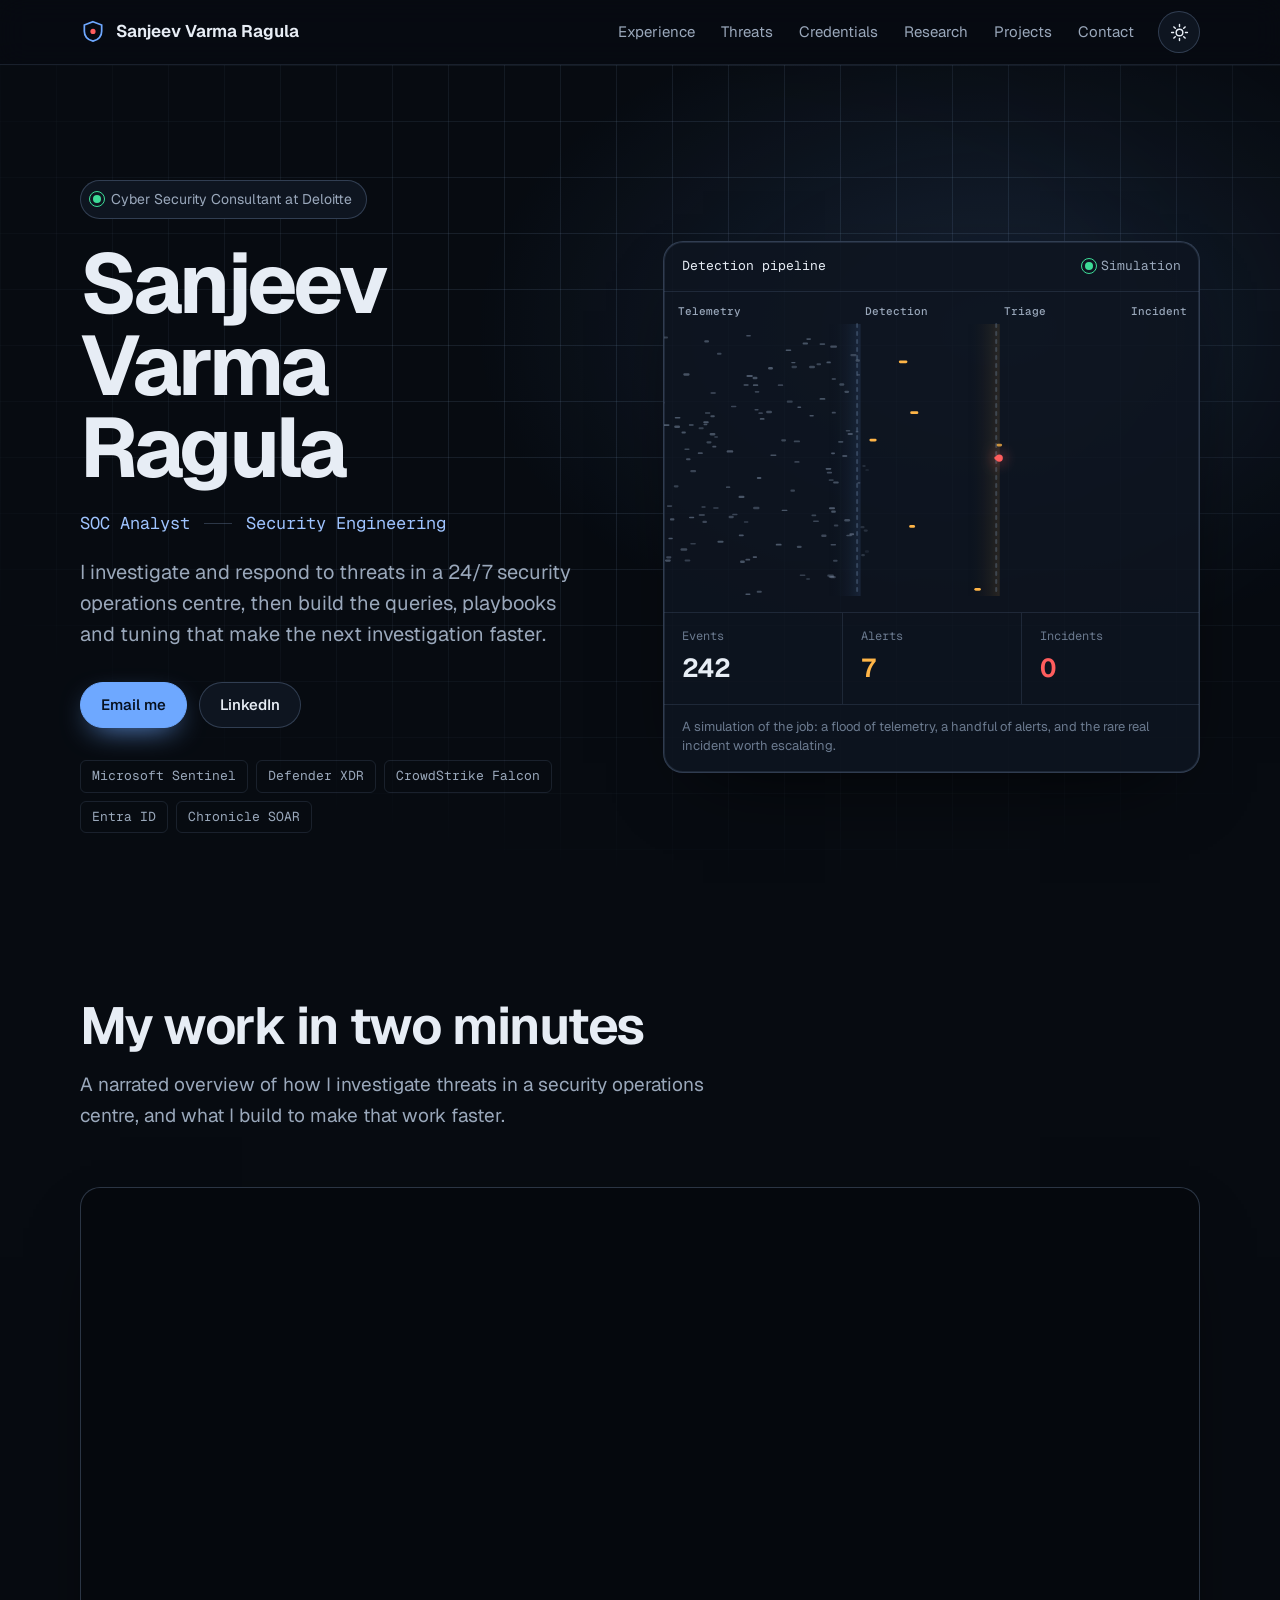
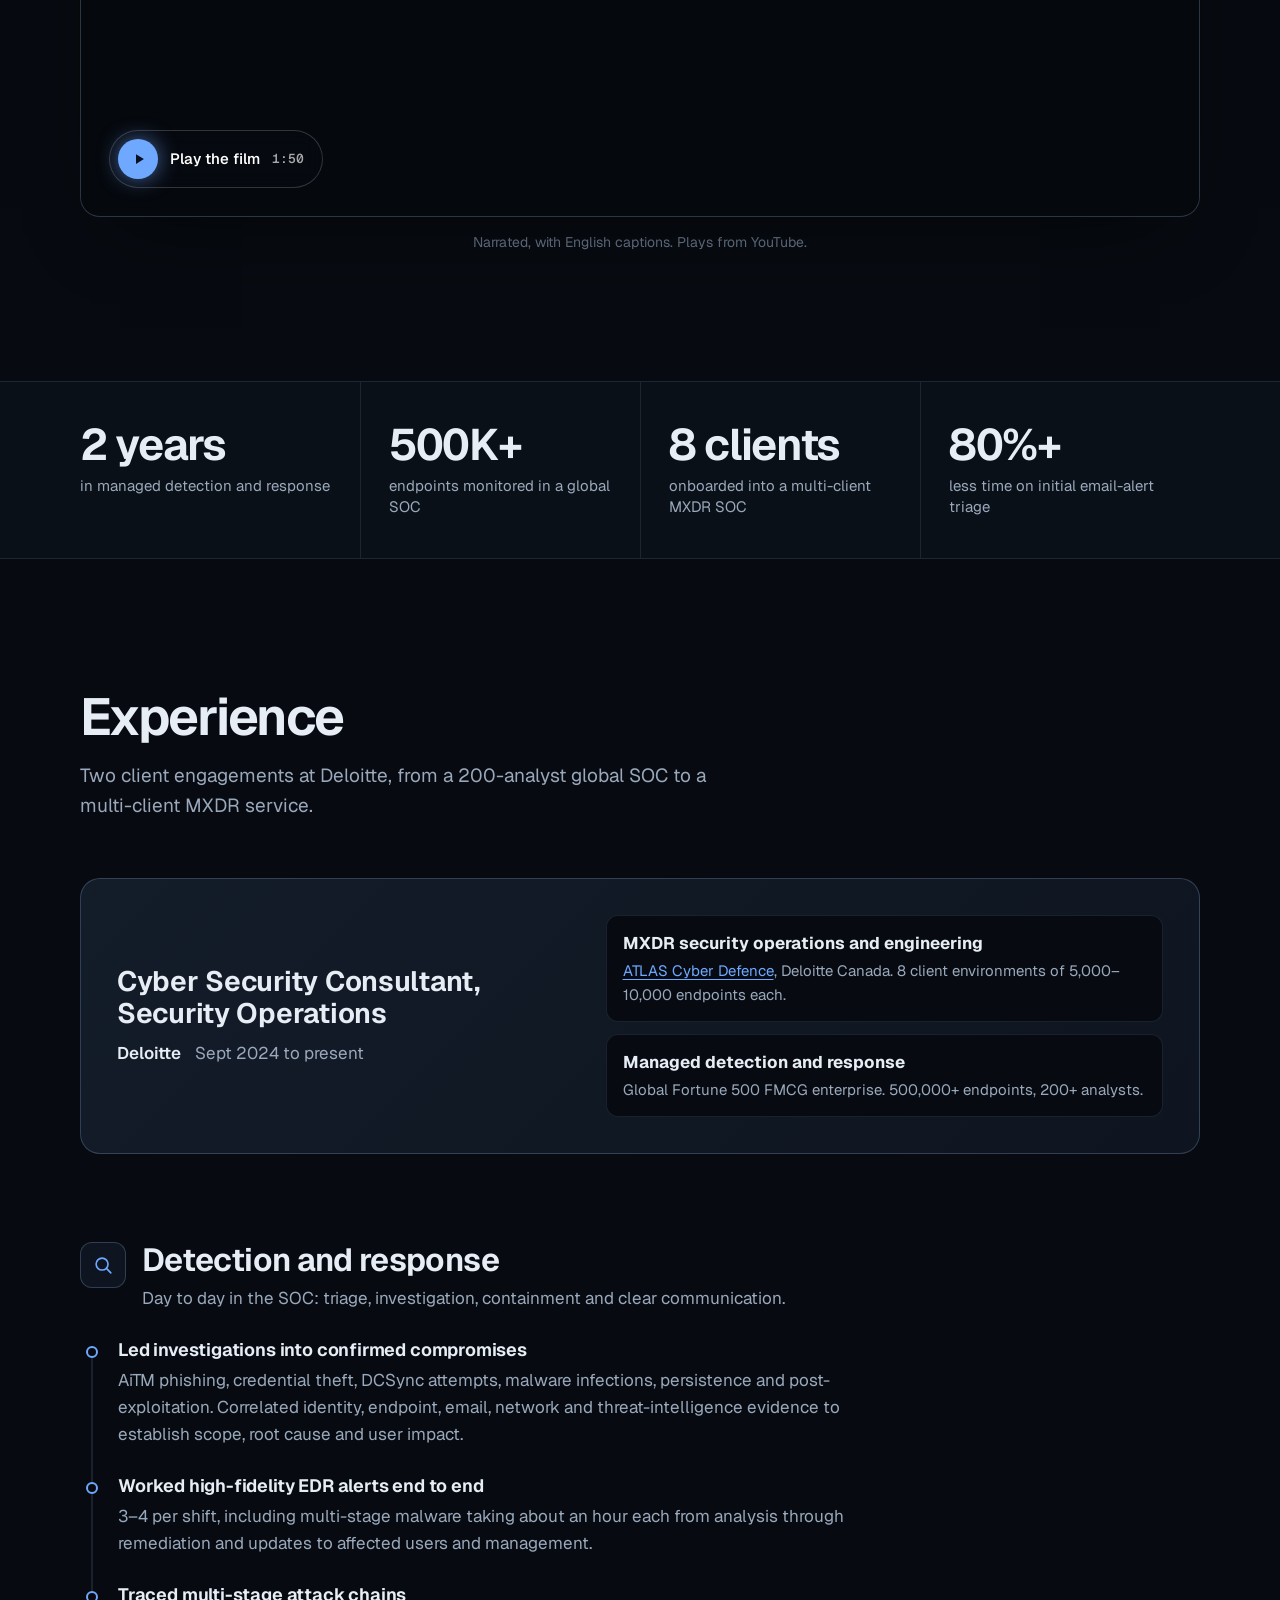
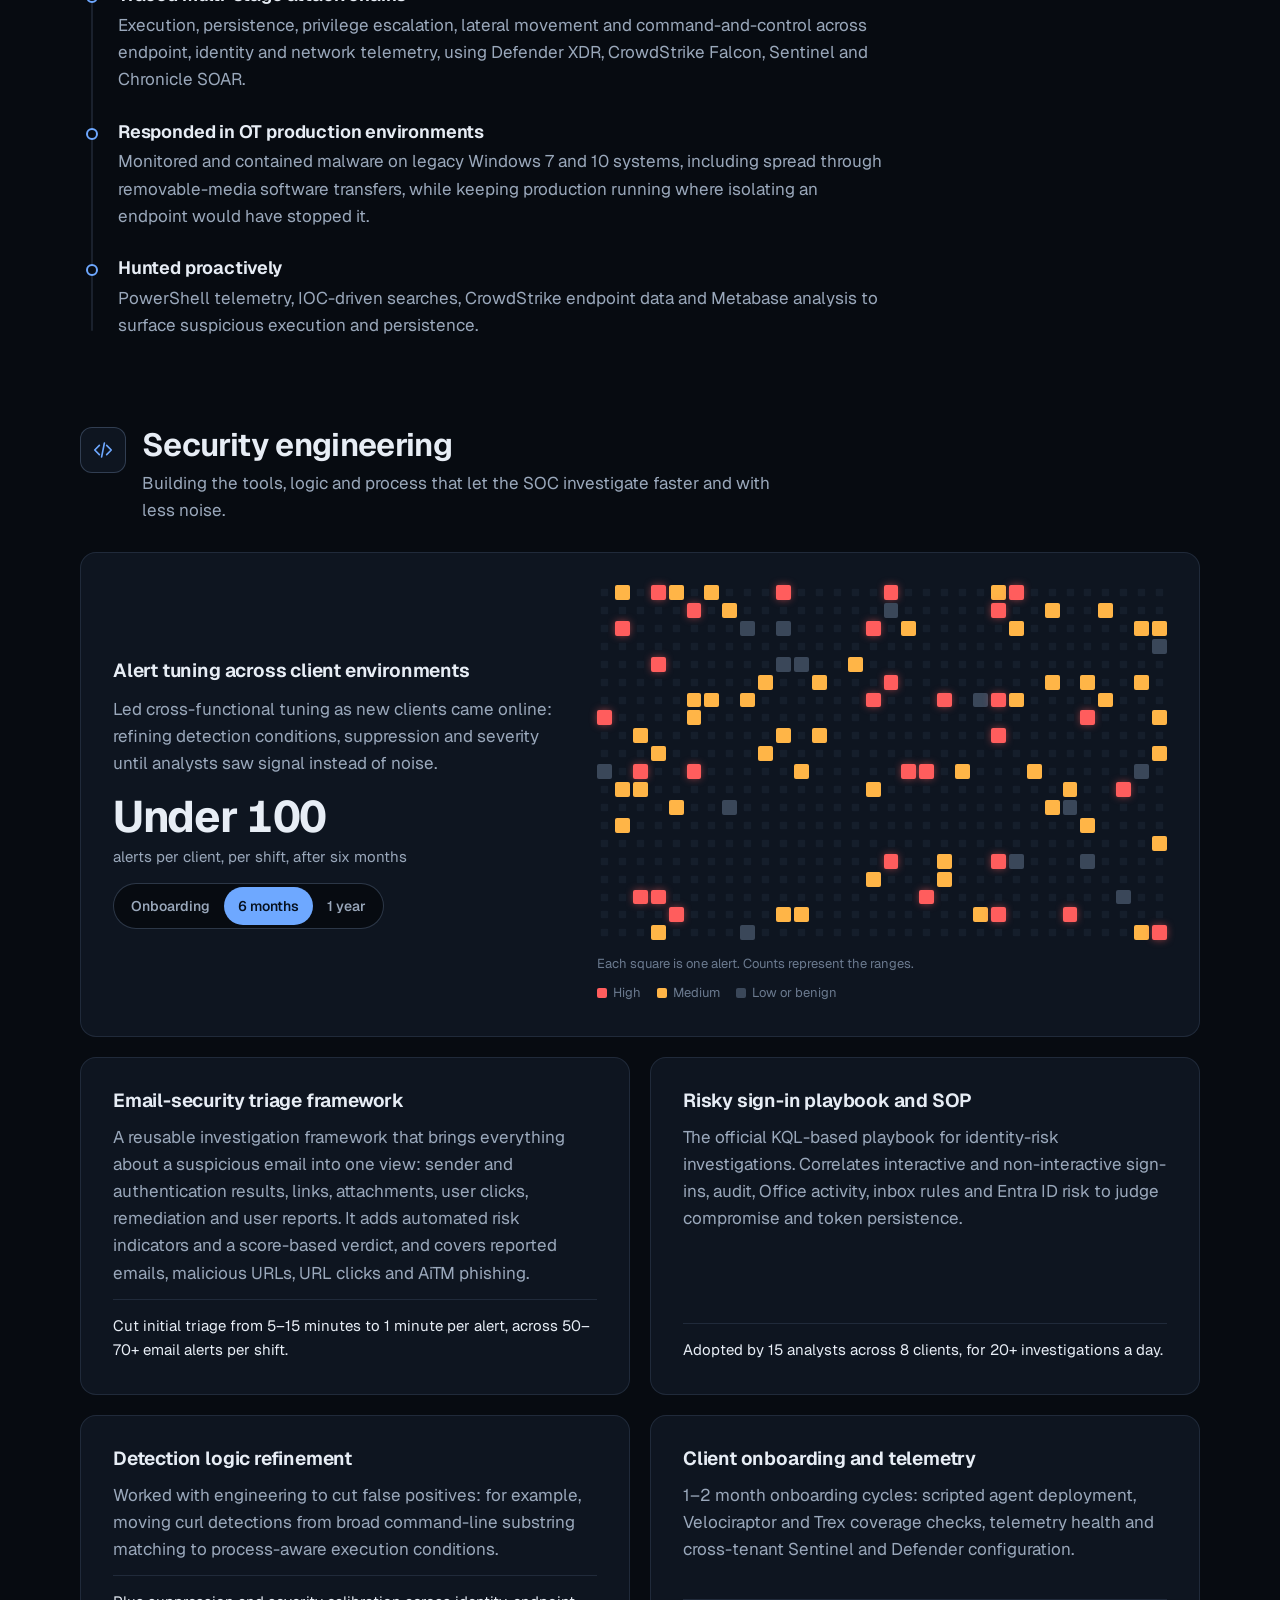
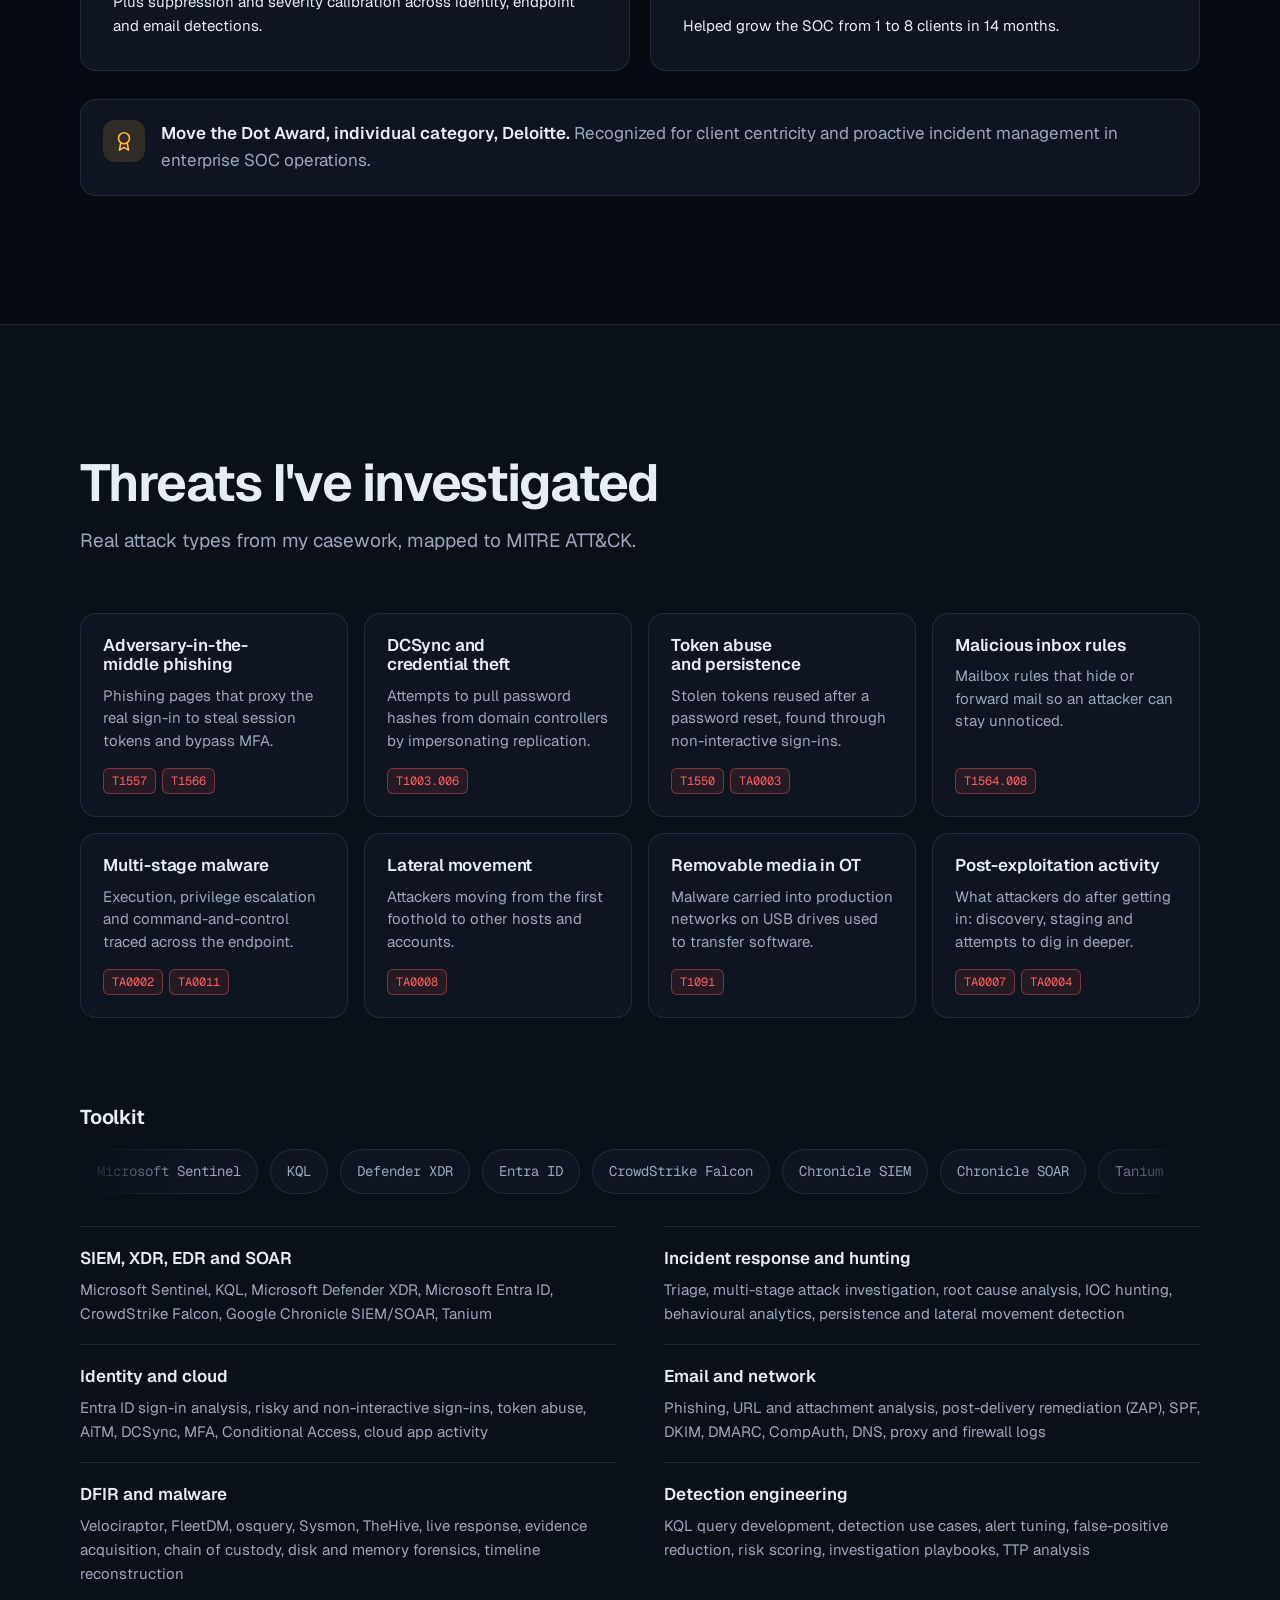
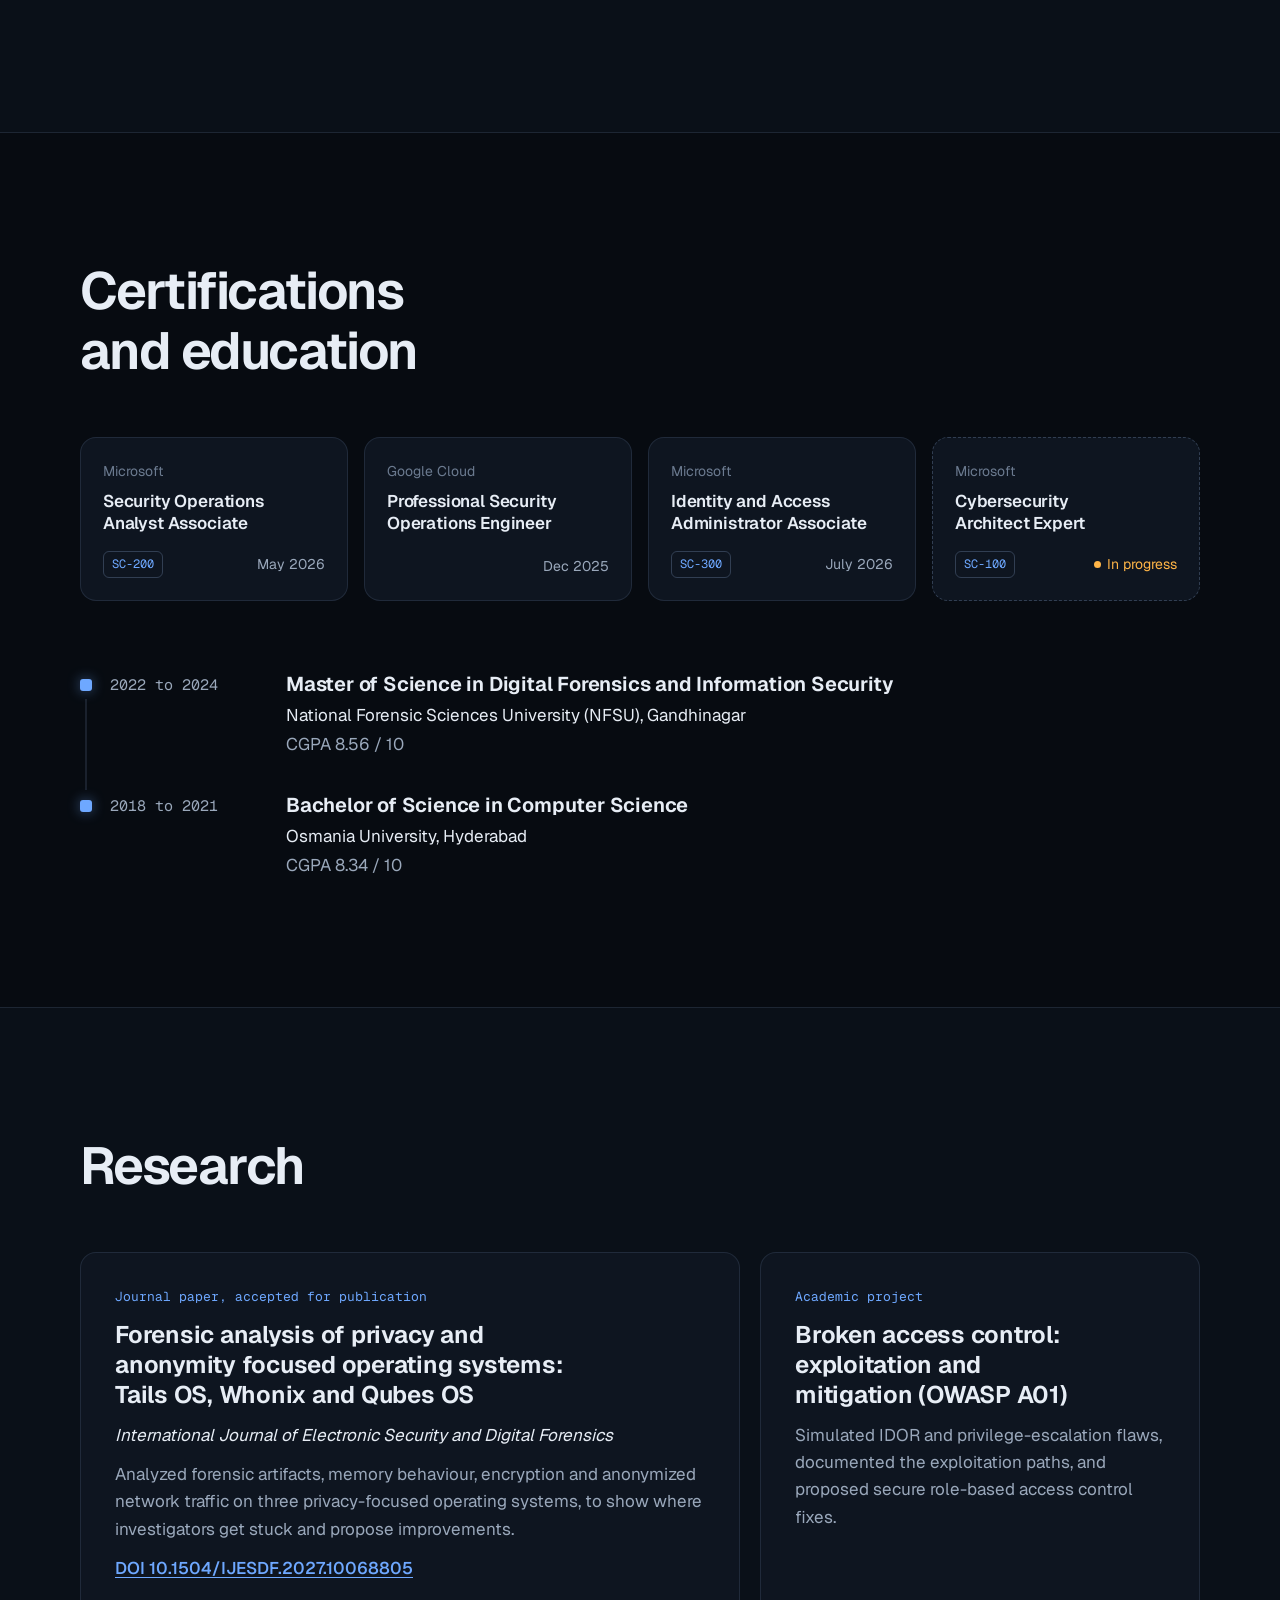
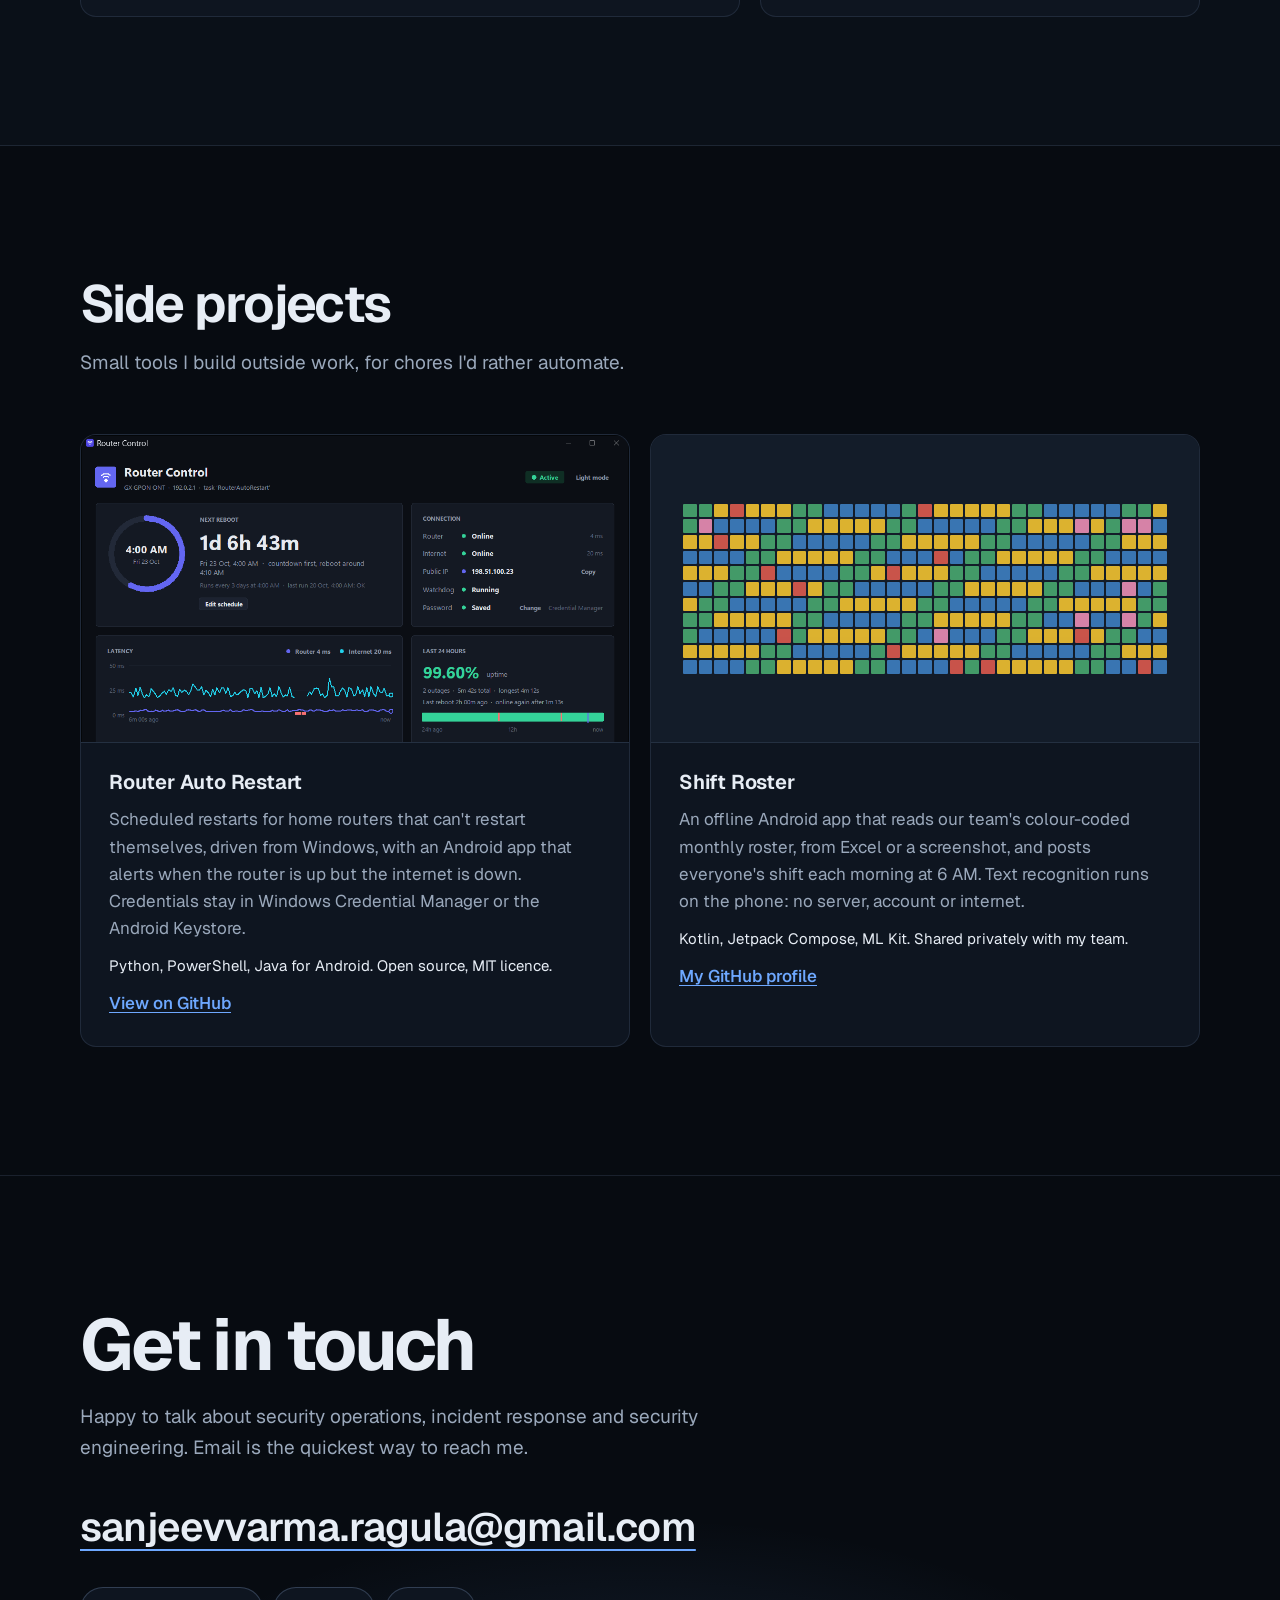
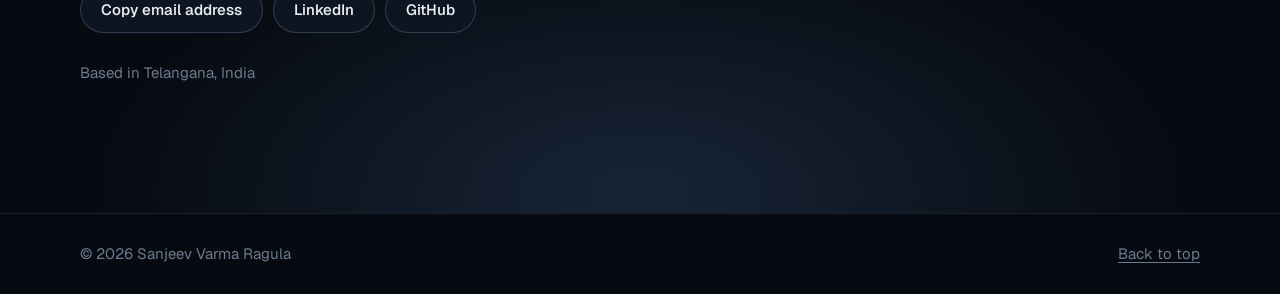
==== commit 047815c1: "Retitle the film section Co-Authored-By: Claude Opus 5.5 <noreply@anthropic.com>" ====
--- a/index.html
+++ b/index.html
@@ -99,12 +99,12 @@
     <section class="section film-section" id="film" aria-labelledby="film-title">
       <div class="wrap">
         <header class="section-head" data-reveal>
-          <h2 id="film-title">Signal</h2>
-          <p>A short film about my work: finding the one real threat in a flood of alerts, then building what makes the next investigation faster.</p>
+          <h2 id="film-title">My work in two minutes</h2>
+          <p>A narrated overview of how I investigate threats in a security operations centre, and what I build to make that work faster.</p>
         </header>
         <figure class="film" data-reveal>
           <div class="film-frame">
-            <a class="film-play" href="https://www.youtube.com/watch?v=ehjvmDAElhg" data-wide-id="ehjvmDAElhg" data-tall-id="J4Uu4AenPag" aria-label="Play Signal, a 1 minute 50 second film">
+            <a class="film-play" href="https://www.youtube.com/watch?v=ehjvmDAElhg" data-wide-id="ehjvmDAElhg" data-tall-id="J4Uu4AenPag" aria-label="Play the film, my work in two minutes (1 minute 50 seconds)">
               <picture>
                 <source media="(max-width: 767px) and (orientation: portrait)" srcset="assets/img/film-poster-tall.jpg" width="720" height="1280">
                 <img src="assets/img/film-poster-wide.jpg" width="1600" height="900" alt="" loading="lazy" decoding="async">
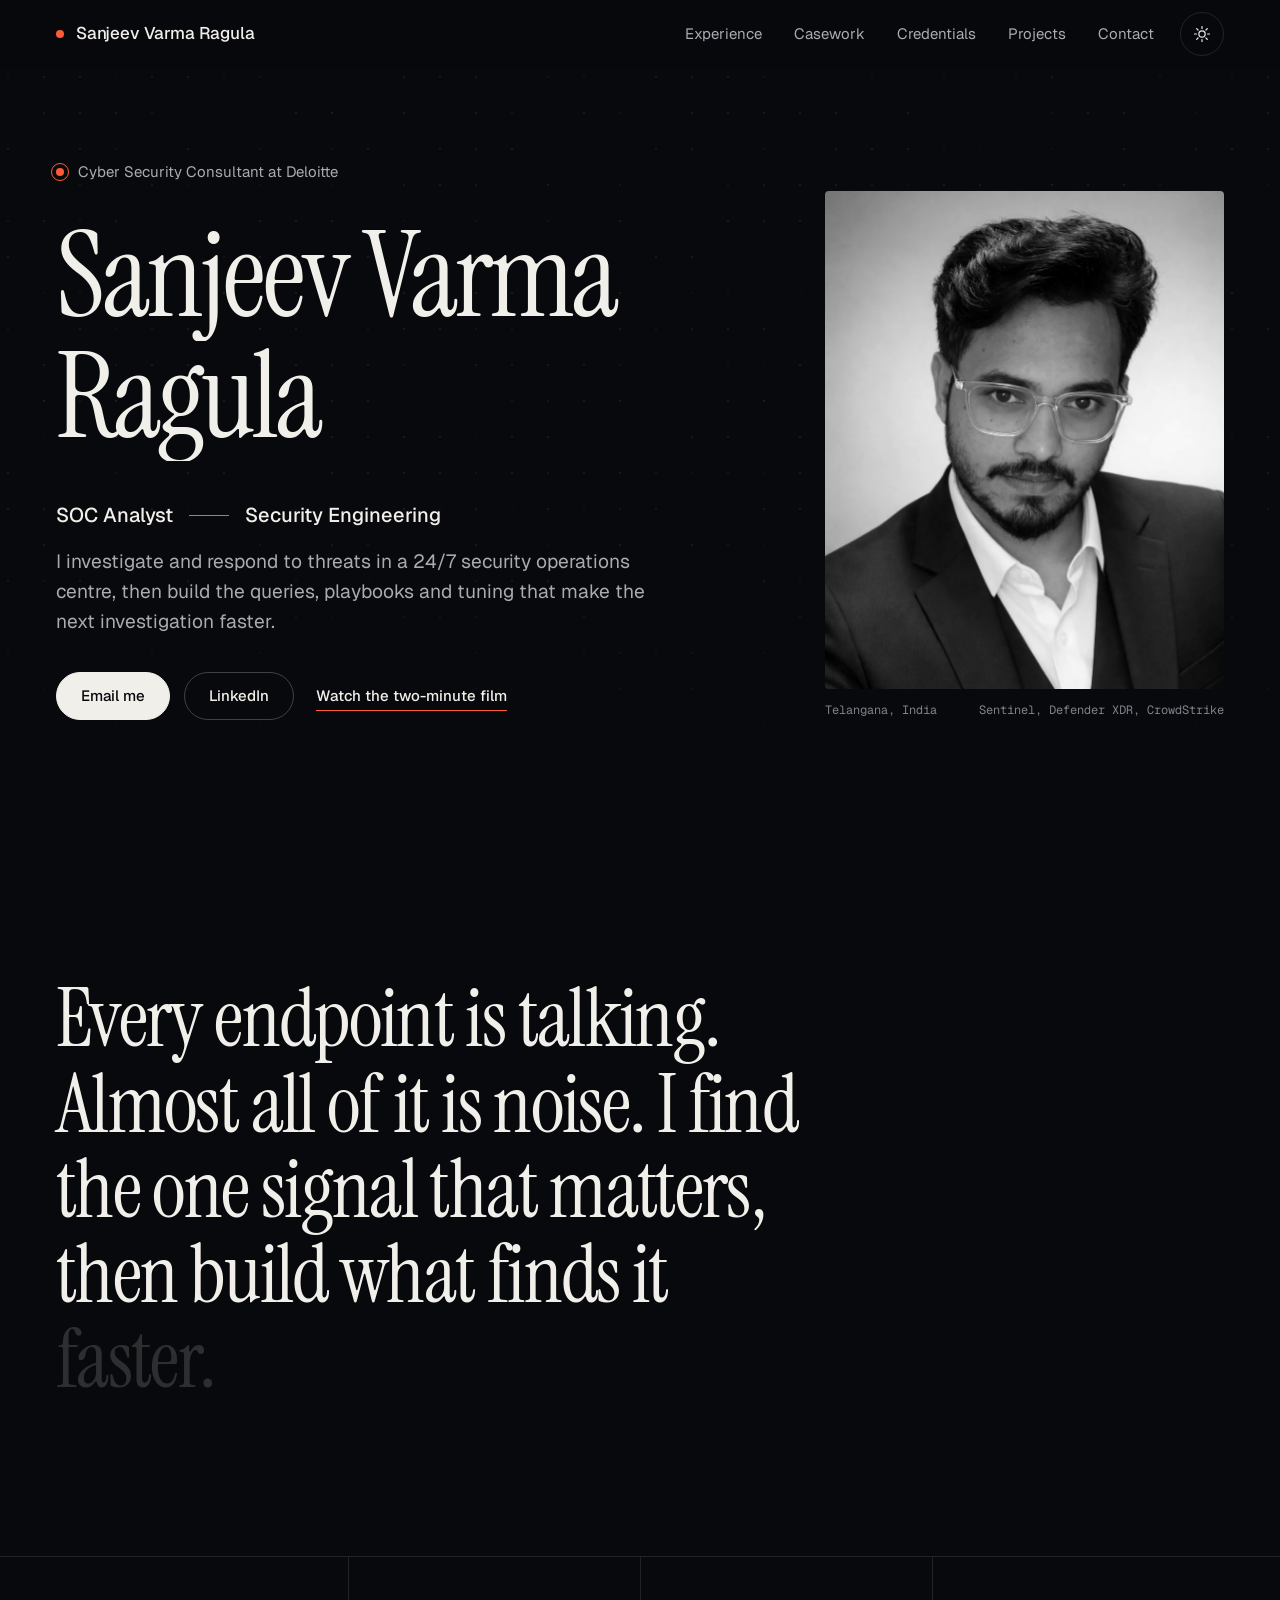
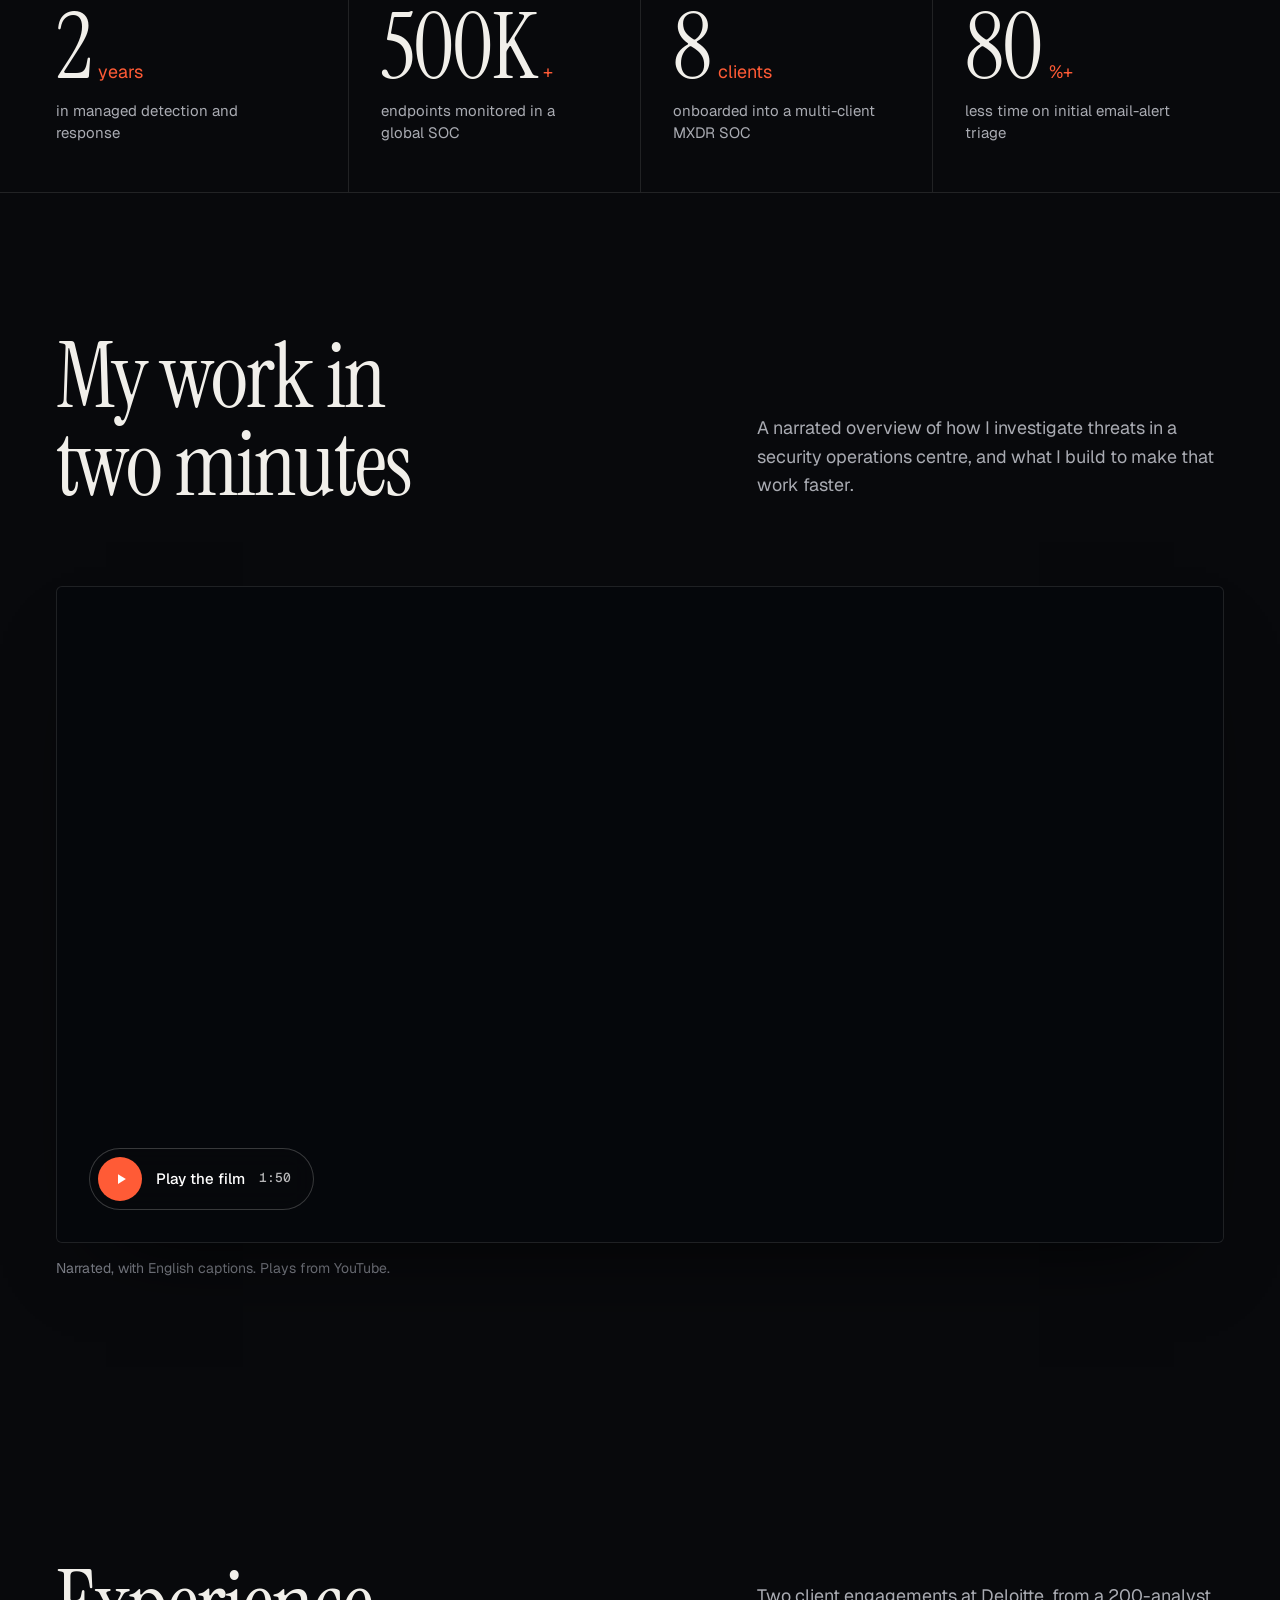
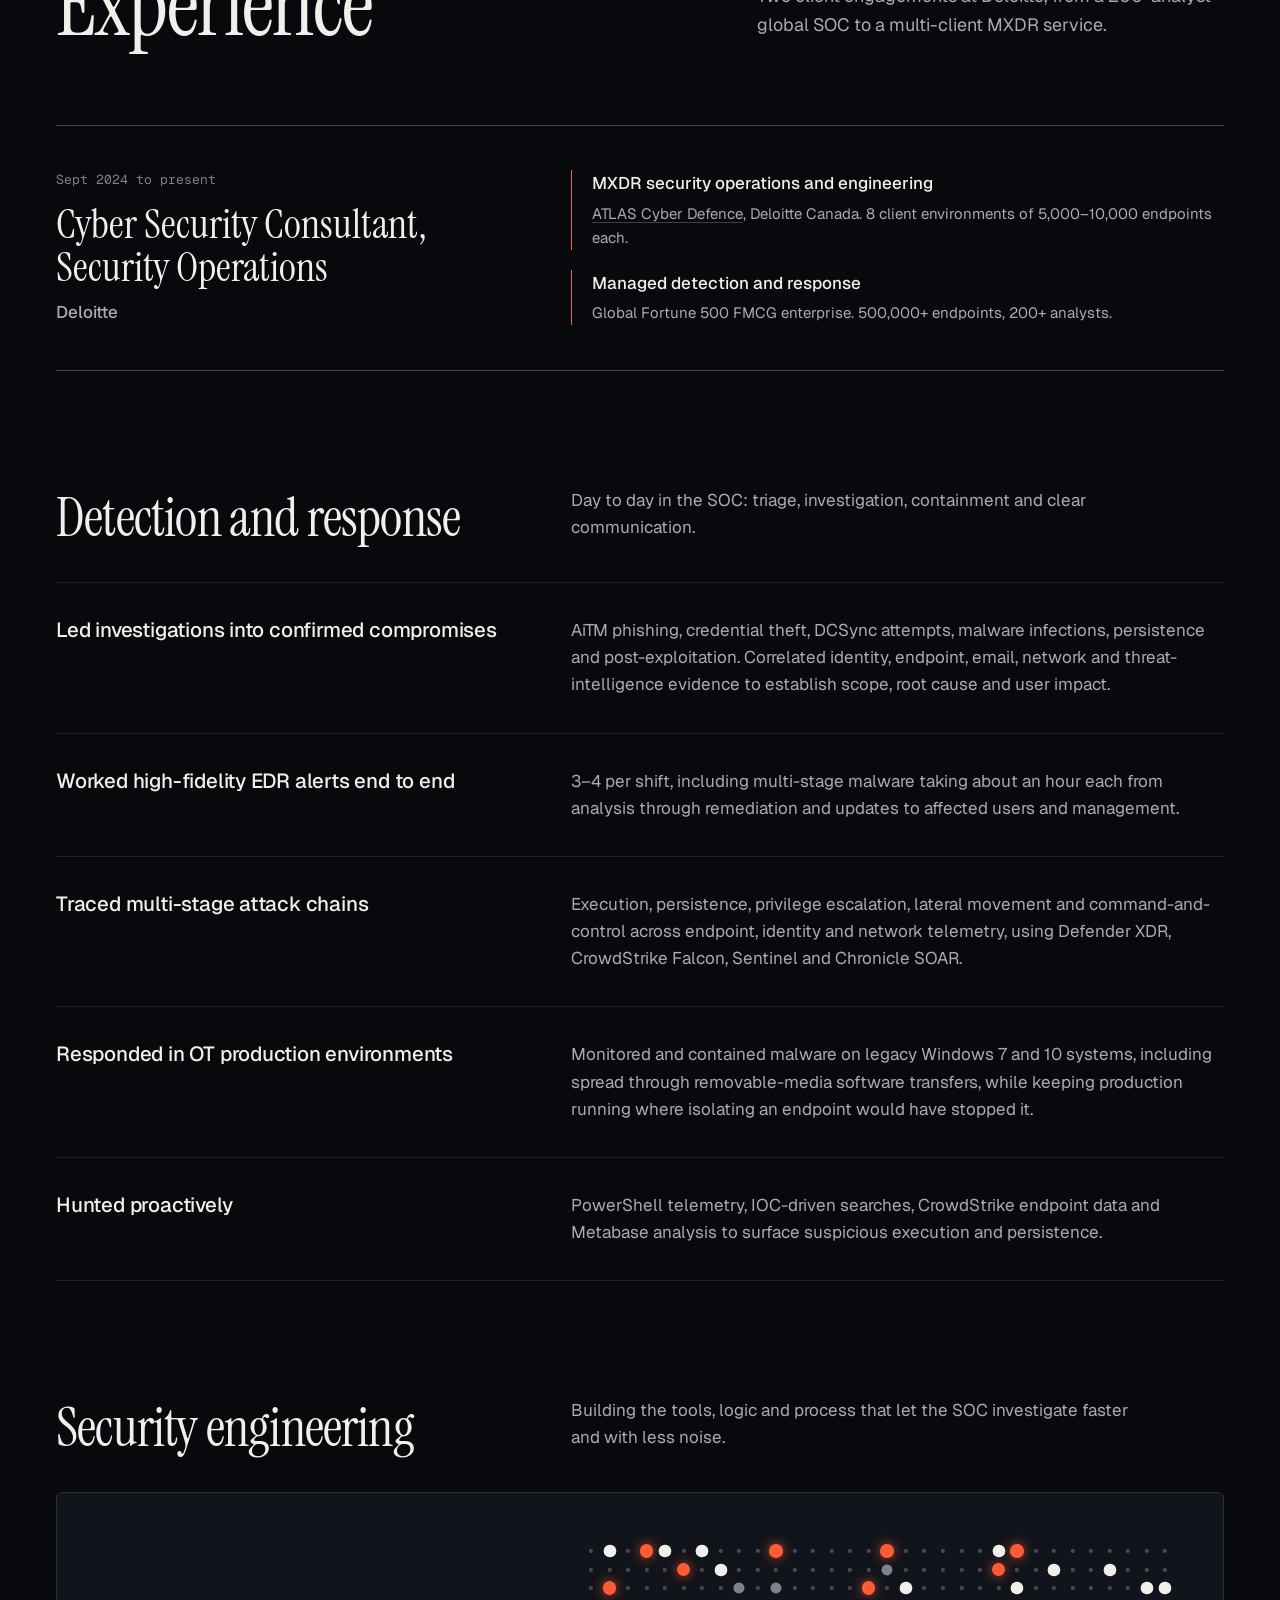
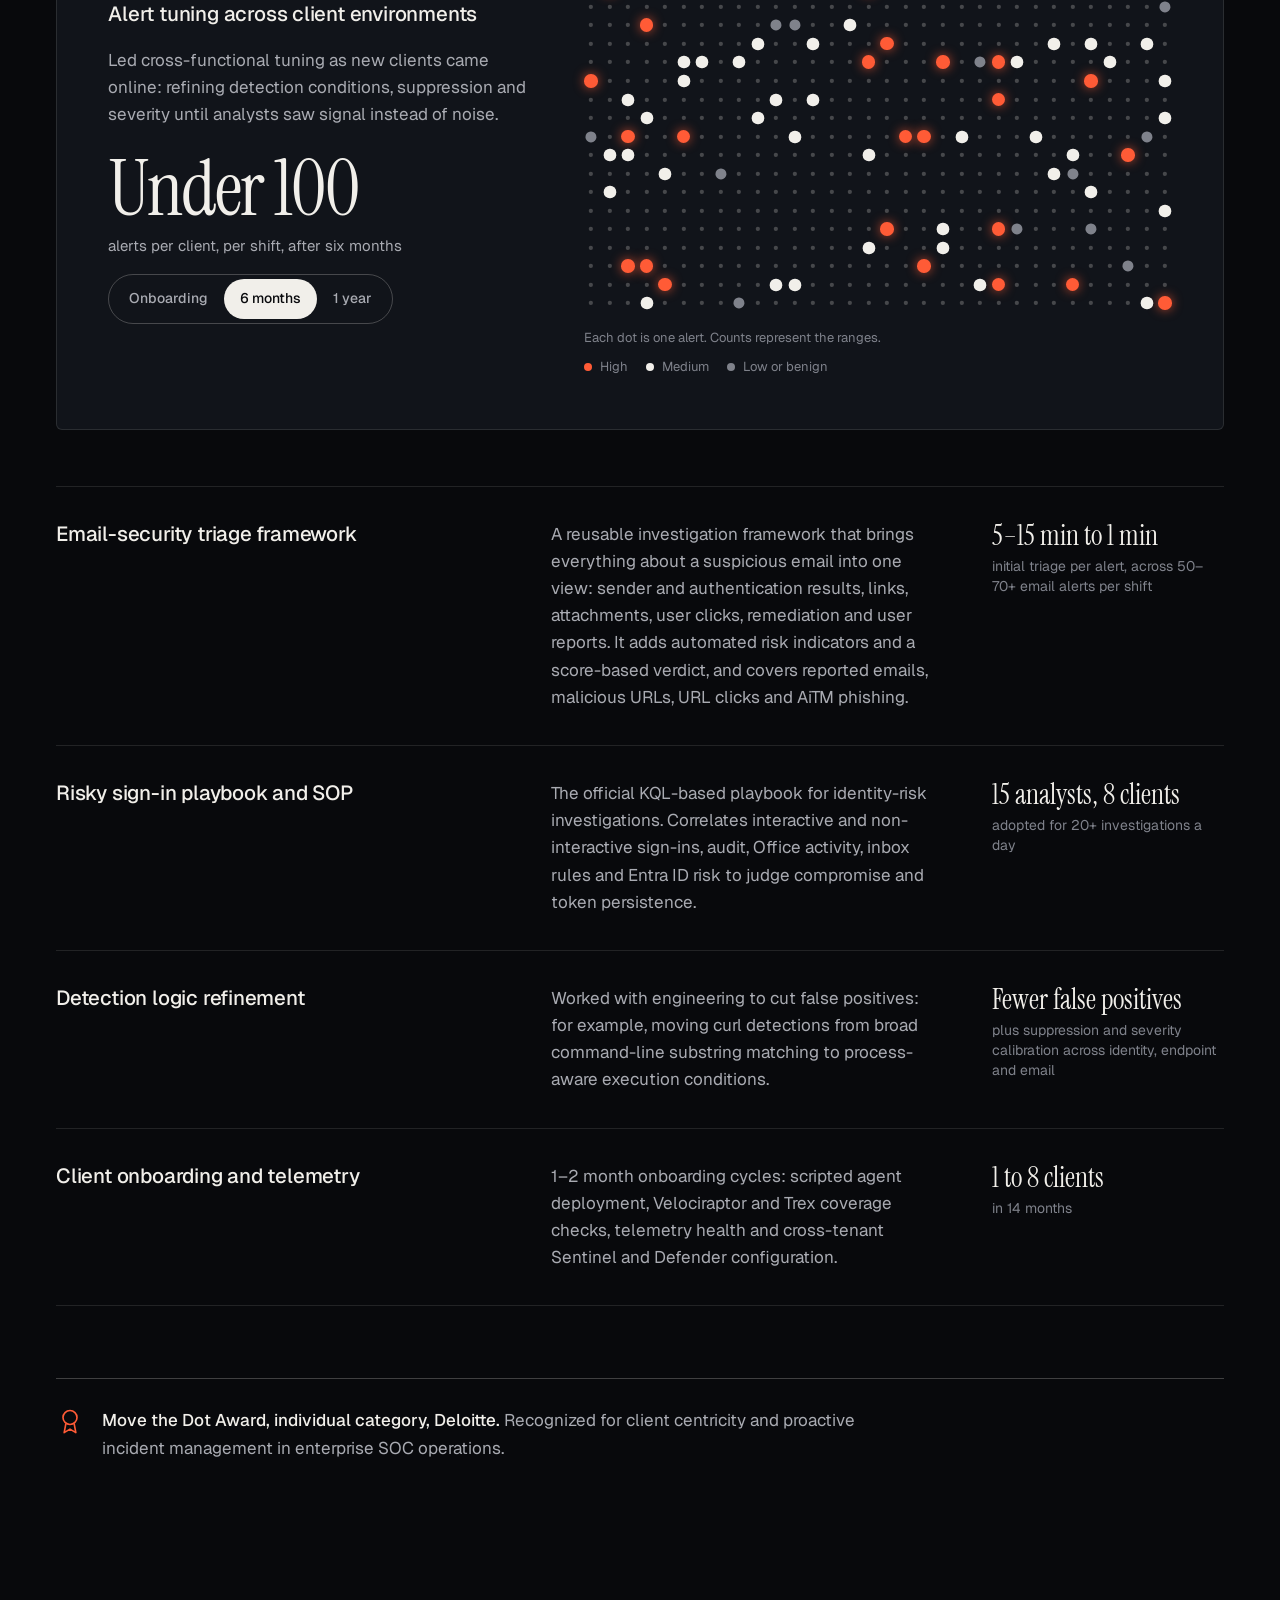
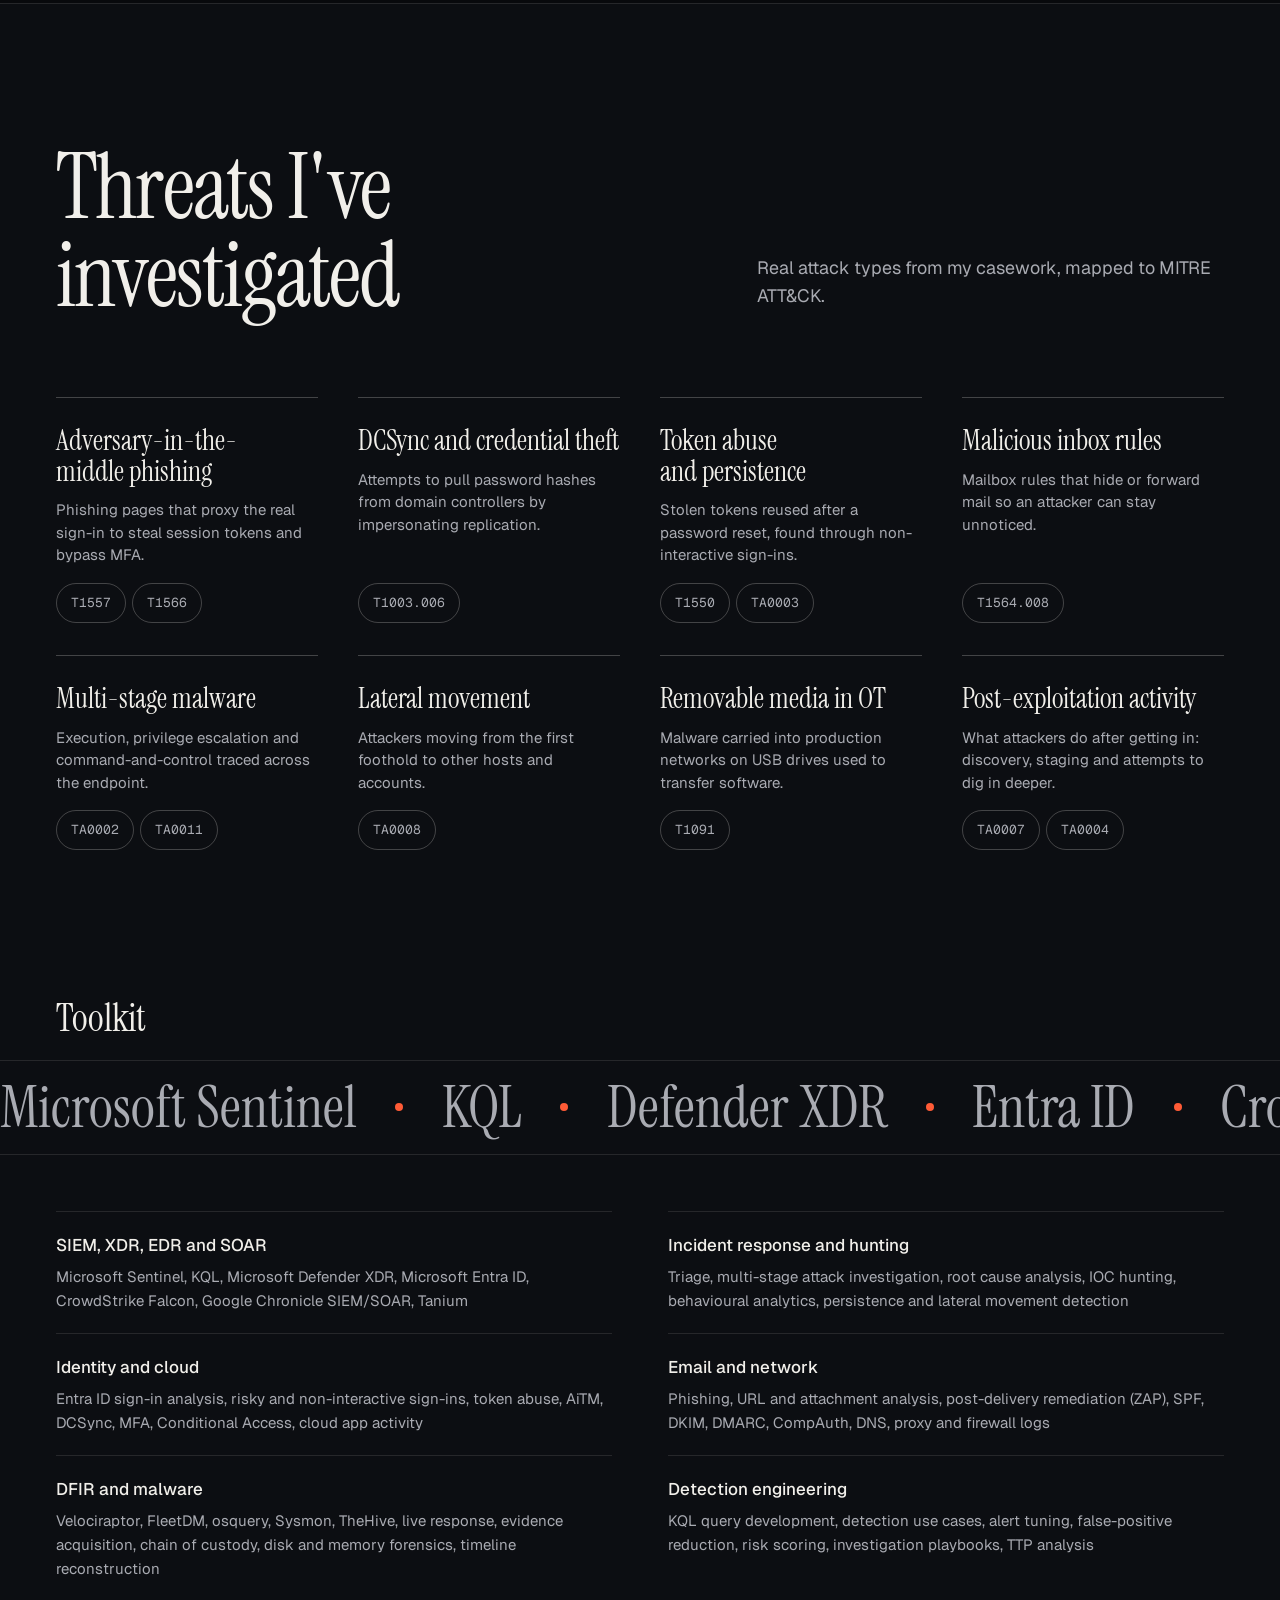
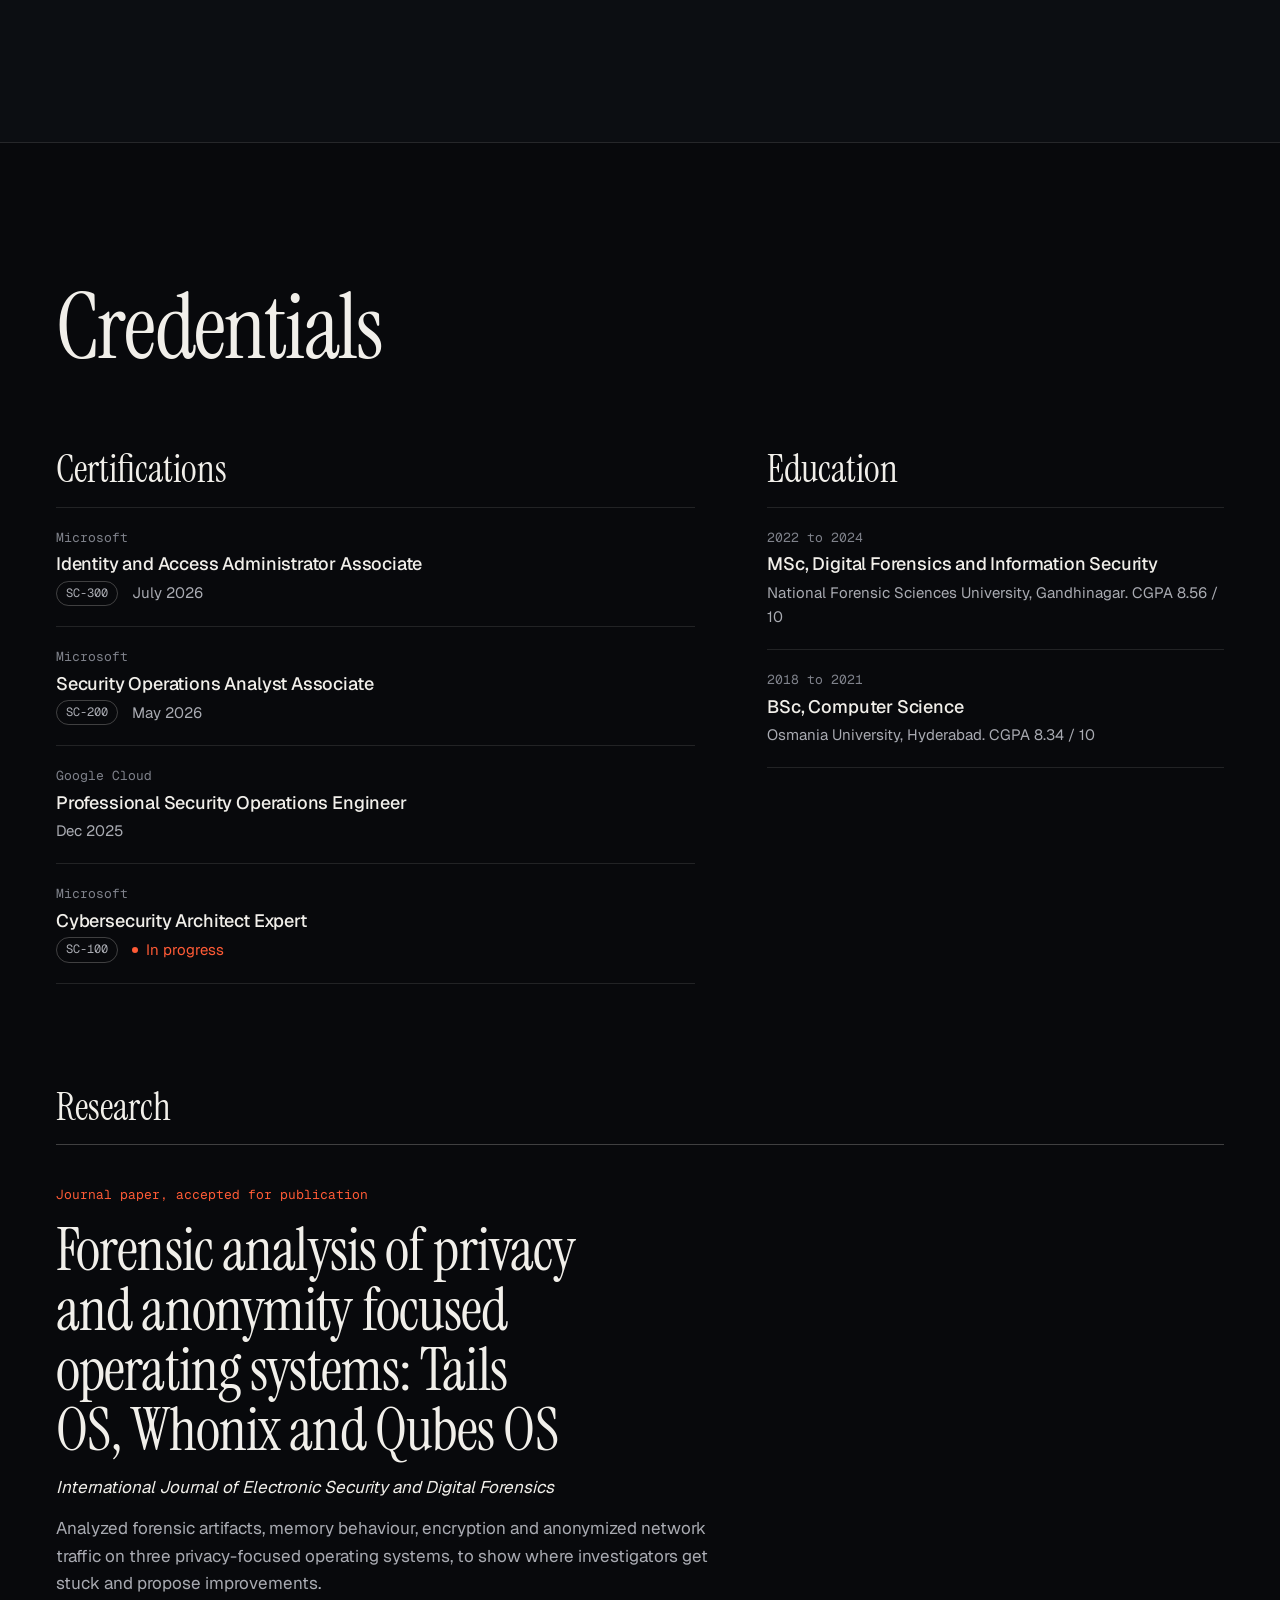
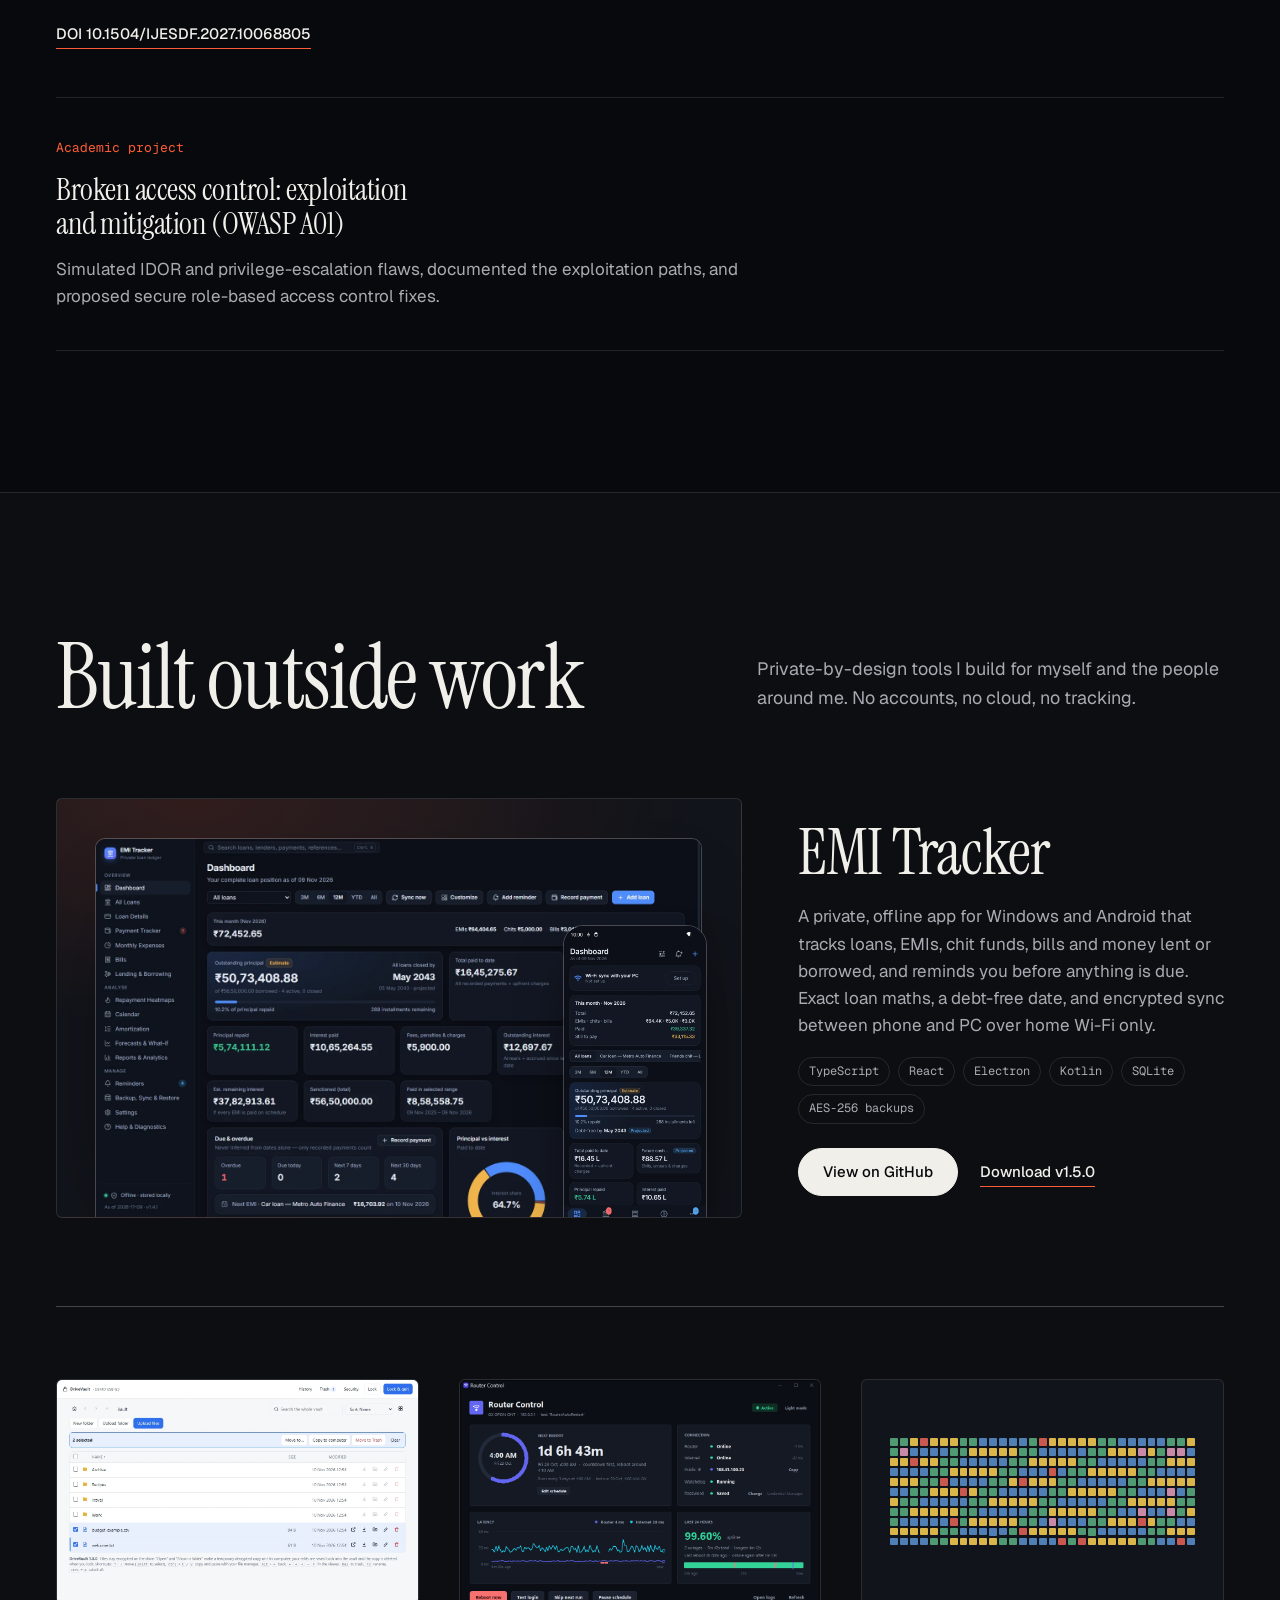
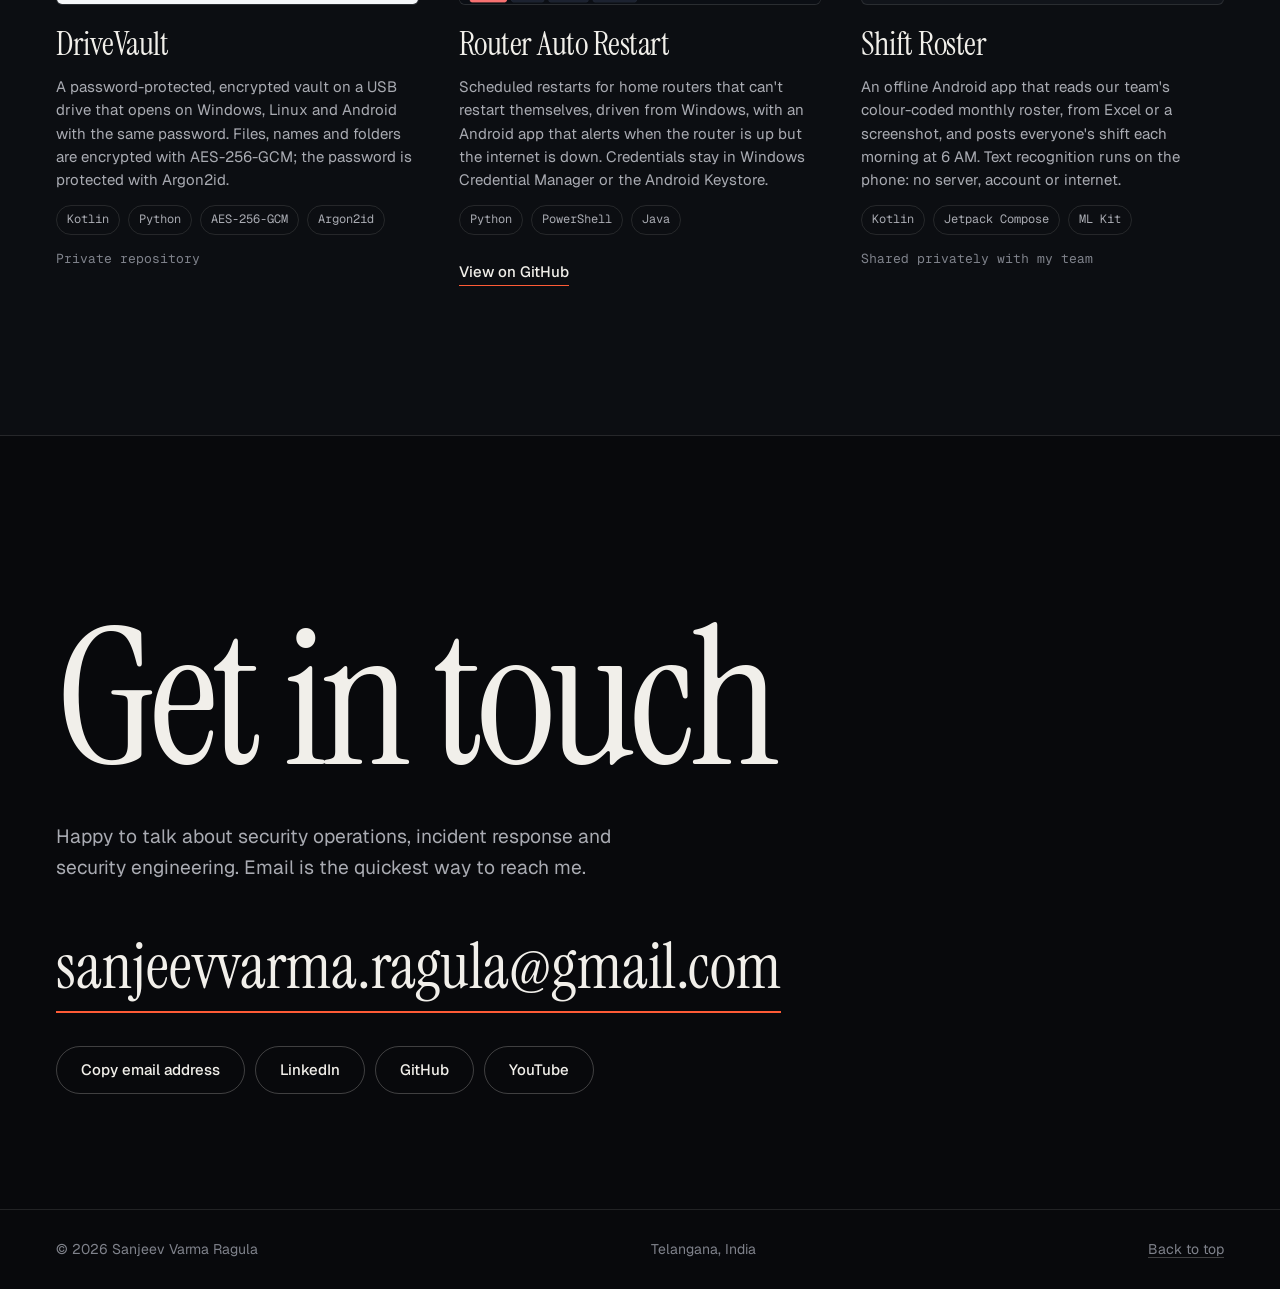
==== commit 6d8daf8a: "Redesign as a midnight editorial portfolio Serif-led layout with a single signal colour, portrait he" ====
--- a/index.html
+++ b/index.html
@@ -4,17 +4,20 @@
   <meta charset="utf-8">
   <meta name="viewport" content="width=device-width, initial-scale=1">
   <title>Sanjeev Varma Ragula, SOC Analyst</title>
-  <meta name="description" content="Sanjeev Varma Ragula, SOC analyst at Deloitte: threat investigation and incident response across identity, email, endpoint, cloud and OT, plus the KQL frameworks, playbooks and alert tuning that speed them up.">
+  <meta name="description" content="Sanjeev Varma Ragula, SOC analyst at Deloitte: threat investigation and incident response across identity, email, endpoint, cloud and OT, and the playbooks, frameworks and alert tuning that make investigations faster.">
   <link rel="canonical" href="https://sanjeevvarmaragula.com/">
-  <meta name="theme-color" content="#070b11">
+  <meta name="theme-color" content="#08090c">
   <meta property="og:type" content="profile">
   <meta property="og:url" content="https://sanjeevvarmaragula.com/">
   <meta property="og:title" content="Sanjeev Varma Ragula, SOC Analyst and Security Engineering">
-  <meta property="og:description" content="Threat investigation and incident response in a 24/7 SOC, and the detection logic, playbooks and tuning behind it.">
-  <link rel="icon" href="data:image/svg+xml,%3Csvg xmlns='http://www.w3.org/2000/svg' viewBox='0 0 32 32'%3E%3Crect width='32' height='32' rx='8' fill='%23070b11'/%3E%3Cpath d='M16 5 26 9v7c0 6-4.2 9.8-10 11-5.8-1.2-10-5-10-11V9z' fill='none' stroke='%236ea8ff' stroke-width='2'/%3E%3Ccircle cx='16' cy='16' r='3' fill='%23ff5d5d'/%3E%3C/svg%3E">
+  <meta property="og:description" content="Threat investigation and incident response in a 24/7 SOC, and the engineering that makes the next investigation faster.">
+  <meta property="og:image" content="https://sanjeevvarmaragula.com/assets/img/film-poster-wide.jpg">
+  <meta name="twitter:card" content="summary_large_image">
+  <link rel="icon" href="data:image/svg+xml,%3Csvg xmlns='http://www.w3.org/2000/svg' viewBox='0 0 32 32'%3E%3Crect width='32' height='32' rx='8' fill='%2308090c'/%3E%3Ccircle cx='16' cy='16' r='5' fill='%23ff5b36'/%3E%3C/svg%3E">
   <link rel="preconnect" href="https://fonts.googleapis.com">
   <link rel="preconnect" href="https://fonts.gstatic.com" crossorigin>
-  <link href="https://fonts.googleapis.com/css2?family=Geist:wght@300..800&family=Geist+Mono:wght@400..600&display=swap" rel="stylesheet">
+  <link href="https://fonts.googleapis.com/css2?family=Geist:wght@300..700&family=Geist+Mono:wght@400..500&family=Instrument+Serif:ital@0;1&display=swap" rel="stylesheet">
+  <link rel="preload" as="image" href="assets/img/portrait.webp" fetchpriority="high">
   <link rel="stylesheet" href="styles.css">
   <script>
     // Dark is the default. Apply a saved light choice before first paint so the page never flashes.
@@ -30,15 +33,14 @@
   <header class="site-header">
     <div class="wrap header-inner">
       <a class="brand" href="#top">
-        <svg class="brand-mark" viewBox="0 0 24 24" aria-hidden="true"><path d="M12 2.5 20 5.6v5.6c0 4.9-3.4 8-8 9.3-4.6-1.3-8-4.4-8-9.3V5.6z"/><circle cx="12" cy="11.5" r="2.4"/></svg>
+        <span class="signal-dot" aria-hidden="true"></span>
         <span class="brand-name">Sanjeev Varma Ragula</span>
       </a>
       <nav class="site-nav" id="site-nav" aria-label="Main">
         <ul class="nav-list">
           <li><a href="#experience">Experience</a></li>
-          <li><a href="#threats">Threats</a></li>
+          <li><a href="#casework">Casework</a></li>
           <li><a href="#credentials">Credentials</a></li>
-          <li><a href="#research">Research</a></li>
           <li><a href="#projects">Projects</a></li>
           <li><a href="#contact">Contact</a></li>
         </ul>
@@ -48,7 +50,7 @@
         <svg class="icon-moon" viewBox="0 0 24 24" aria-hidden="true"><path d="M20.5 14.2A8.5 8.5 0 0 1 9.8 3.5a8.5 8.5 0 1 0 10.7 10.7Z"/></svg>
       </button>
       <button class="icon-button menu-toggle" type="button" aria-expanded="false" aria-controls="site-nav" aria-label="Menu">
-        <svg viewBox="0 0 24 24" aria-hidden="true"><path d="M4 7h16M4 12h16M4 17h16"/></svg>
+        <svg viewBox="0 0 24 24" aria-hidden="true"><path d="M4 8h16M4 16h16"/></svg>
       </button>
     </div>
     <div class="scroll-progress" aria-hidden="true"><span></span></div>
@@ -57,41 +59,51 @@
   <main id="main">
     <!-- Hero -->
     <section class="hero" id="top" aria-labelledby="hero-title">
-      <div class="hero-bg" aria-hidden="true"></div>
+      <canvas class="hero-field" id="hero-field" aria-hidden="true"></canvas>
       <div class="wrap hero-grid">
         <div class="hero-text">
-          <p class="status-pill"><span class="live-dot" aria-hidden="true"></span>Cyber Security Consultant at Deloitte</p>
-          <h1 id="hero-title">Sanjeev Varma Ragula</h1>
-          <p class="role">SOC Analyst<span class="role-sep" aria-hidden="true"></span>Security Engineering</p>
-          <p class="lede">I investigate and respond to threats in a 24/7 security operations centre, then build the queries, playbooks and tuning that make the next investigation faster.</p>
+          <p class="hero-kicker"><span class="signal-dot is-live" aria-hidden="true"></span>Cyber Security Consultant at Deloitte</p>
+          <h1 id="hero-title">
+            <span class="line"><span>Sanjeev Varma</span></span>
+            <span class="line"><span>Ragula</span></span>
+          </h1>
+          <p class="hero-role">SOC Analyst<span class="rule" aria-hidden="true"></span>Security Engineering</p>
+          <p class="hero-lede">I investigate and respond to threats in a 24/7 security operations centre, then build the queries, playbooks and tuning that make the next investigation faster.</p>
           <p class="hero-actions">
             <a class="button button-primary" href="mailto:sanjeevvarma.ragula@gmail.com">Email me</a>
             <a class="button" href="https://www.linkedin.com/in/sanjeev-varma-ragula/">LinkedIn</a>
+            <a class="link-arrow" href="#film">Watch the two-minute film</a>
           </p>
-          <ul class="platforms" aria-label="Platforms I work in daily">
-            <li>Microsoft Sentinel</li>
-            <li>Defender XDR</li>
-            <li>CrowdStrike Falcon</li>
-            <li>Entra ID</li>
-            <li>Chronicle SOAR</li>
-          </ul>
-        </div>
-
-        <figure class="console" aria-labelledby="console-caption">
-          <div class="console-bar">
-            <span class="console-title">Detection pipeline</span>
-            <span class="console-live"><span class="live-dot" aria-hidden="true"></span>Simulation</span>
-          </div>
-          <div class="pipeline">
-            <canvas id="pipeline-canvas" aria-hidden="true"></canvas>
-          </div>
-          <dl class="counters" aria-hidden="true">
-            <div><dt>Events</dt><dd id="count-events">0</dd></div>
-            <div><dt>Alerts</dt><dd id="count-alerts">0</dd></div>
-            <div><dt>Incidents</dt><dd id="count-incidents">0</dd></div>
-          </dl>
-          <figcaption id="console-caption" class="console-caption">A simulation of the job: a flood of telemetry, a handful of alerts, and the rare real incident worth escalating.</figcaption>
+        </div>
+
+        <figure class="hero-portrait">
+          <div class="portrait-frame">
+            <img src="assets/img/portrait.webp" width="880" height="1173" alt="Portrait of Sanjeev Varma Ragula" fetchpriority="high" decoding="async">
+          </div>
+          <figcaption>
+            <span>Telangana, India</span>
+            <span>Sentinel, Defender XDR, CrowdStrike</span>
+          </figcaption>
         </figure>
+      </div>
+    </section>
+
+    <!-- Statement -->
+    <section class="statement" aria-label="What I do">
+      <div class="wrap">
+        <p class="statement-text" id="statement">Every endpoint is talking. Almost all of it is noise. I find the one signal that matters, then build what finds it faster.</p>
+      </div>
+    </section>
+
+    <!-- Numbers -->
+    <section class="numbers" aria-label="Impact in numbers">
+      <div class="wrap">
+        <ul class="stats">
+          <li data-reveal><strong><span data-count="2">2</span><small>years</small></strong><span>in managed detection and response</span></li>
+          <li data-reveal><strong><span data-count="500000" data-format="k">500K</span><small>+</small></strong><span>endpoints monitored in a global SOC</span></li>
+          <li data-reveal><strong><span data-count="8">8</span><small>clients</small></strong><span>onboarded into a multi-client MXDR SOC</span></li>
+          <li data-reveal><strong><span data-count="80">80</span><small>%+</small></strong><span>less time on initial email-alert triage</span></li>
+        </ul>
       </div>
     </section>
 
@@ -121,18 +133,6 @@
       </div>
     </section>
 
-    <!-- Impact -->
-    <section class="impact" aria-label="Impact in numbers">
-      <div class="wrap">
-        <ul class="stats">
-          <li data-reveal><strong><span data-count="2">2</span> years</strong><span>in managed detection and response</span></li>
-          <li data-reveal><strong><span data-count="500000" data-format="k">500K</span>+</strong><span>endpoints monitored in a global SOC</span></li>
-          <li data-reveal><strong><span data-count="8">8</span> clients</strong><span>onboarded into a multi-client MXDR SOC</span></li>
-          <li data-reveal><strong><span data-count="80">80</span>%+</strong><span>less time on initial email-alert triage</span></li>
-        </ul>
-      </div>
-    </section>
-
     <!-- Experience -->
     <section class="section" id="experience" aria-labelledby="experience-title">
       <div class="wrap">
@@ -143,8 +143,9 @@
 
         <div class="job" data-reveal>
           <div class="job-main">
+            <p class="job-dates"><time datetime="2024-09">Sept 2024</time> to present</p>
             <h3>Cyber Security Consultant, Security Operations</h3>
-            <p class="job-org">Deloitte <span class="job-dates"><time datetime="2024-09">Sept 2024</time> to present</span></p>
+            <p class="job-org">Deloitte</p>
           </div>
           <ul class="engagement-list">
             <li>
@@ -161,14 +162,10 @@
         <!-- SOC first -->
         <div class="track">
           <div class="track-head" data-reveal>
-            <span class="track-icon" aria-hidden="true"><svg viewBox="0 0 24 24"><circle cx="11" cy="11" r="6.5"/><path d="m16 16 4.5 4.5"/></svg></span>
-            <div>
-              <h3>Detection and response</h3>
-              <p>Day to day in the SOC: triage, investigation, containment and clear communication.</p>
-            </div>
-          </div>
-
-          <ul class="work-list">
+            <h3>Detection and response</h3>
+            <p>Day to day in the SOC: triage, investigation, containment and clear communication.</p>
+          </div>
+          <ul class="rows">
             <li data-reveal>
               <h4>Led investigations into confirmed compromises</h4>
               <p>AiTM phishing, credential theft, DCSync attempts, malware infections, persistence and post-exploitation. Correlated identity, endpoint, email, network and threat-intelligence evidence to establish scope, root cause and user impact.</p>
@@ -195,139 +192,133 @@
         <!-- Engineering second -->
         <div class="track">
           <div class="track-head" data-reveal>
-            <span class="track-icon" aria-hidden="true"><svg viewBox="0 0 24 24"><path d="m8 7-5 5 5 5M16 7l5 5-5 5M13.5 4.5l-3 15"/></svg></span>
-            <div>
-              <h3>Security engineering</h3>
-              <p>Building the tools, logic and process that let the SOC investigate faster and with less noise.</p>
+            <h3>Security engineering</h3>
+            <p>Building the tools, logic and process that let the SOC investigate faster and with less noise.</p>
+          </div>
+
+          <article class="tuning" data-reveal>
+            <div class="tuning-text">
+              <h4>Alert tuning across client environments</h4>
+              <p>Led cross-functional tuning as new clients came online: refining detection conditions, suppression and severity until analysts saw signal instead of noise.</p>
+              <div class="noise-readout" id="noise-readout">
+                <strong id="noise-count">500–700+</strong>
+                <span id="noise-label">alerts per client, per shift, at onboarding</span>
+              </div>
+              <div class="segmented" role="group" aria-label="Show alert volume">
+                <button type="button" data-stage="0" aria-pressed="true">Onboarding</button>
+                <button type="button" data-stage="1" aria-pressed="false">6 months</button>
+                <button type="button" data-stage="2" aria-pressed="false">1 year</button>
+              </div>
             </div>
-          </div>
-
-          <div class="build-grid">
-            <article class="build build-wide spotlight" data-reveal>
-              <div class="build-text">
-                <h4>Alert tuning across client environments</h4>
-                <p>Led cross-functional tuning as new clients came online: refining detection conditions, suppression and severity until analysts saw signal instead of noise.</p>
-                <div class="noise-readout" id="noise-readout">
-                  <strong id="noise-count">500–700+</strong>
-                  <span id="noise-label">alerts per client, per shift, at onboarding</span>
-                </div>
-                <div class="segmented" role="group" aria-label="Show alert volume">
-                  <button type="button" data-stage="0" aria-pressed="true">Onboarding</button>
-                  <button type="button" data-stage="1" aria-pressed="false">6 months</button>
-                  <button type="button" data-stage="2" aria-pressed="false">1 year</button>
-                </div>
-              </div>
-              <figure class="noise">
-                <div class="noise-field" id="noise-field" aria-hidden="true"></div>
-                <figcaption class="noise-caption">
-                  <span>Each square is one alert. Counts represent the ranges.</span>
-                  <span class="legend">
-                    <span><i class="sev sev-high"></i>High</span>
-                    <span><i class="sev sev-med"></i>Medium</span>
-                    <span><i class="sev sev-low"></i>Low or benign</span>
-                  </span>
-                </figcaption>
-              </figure>
-            </article>
-
-            <article class="build spotlight" data-reveal>
+            <figure class="noise">
+              <div class="noise-field" id="noise-field" aria-hidden="true"></div>
+              <figcaption class="noise-caption">
+                <span>Each dot is one alert. Counts represent the ranges.</span>
+                <span class="legend">
+                  <span><i class="sev sev-high"></i>High</span>
+                  <span><i class="sev sev-med"></i>Medium</span>
+                  <span><i class="sev sev-low"></i>Low or benign</span>
+                </span>
+              </figcaption>
+            </figure>
+          </article>
+
+          <ul class="rows rows-metric">
+            <li data-reveal>
               <h4>Email-security triage framework</h4>
               <p>A reusable investigation framework that brings everything about a suspicious email into one view: sender and authentication results, links, attachments, user clicks, remediation and user reports. It adds automated risk indicators and a score-based verdict, and covers reported emails, malicious URLs, URL clicks and AiTM phishing.</p>
-              <p class="build-metric">Cut initial triage from 5–15 minutes to 1 minute per alert, across 50–70+ email alerts per shift.</p>
-            </article>
-
-            <article class="build spotlight" data-reveal>
+              <p class="metric"><strong>5–15 min to 1 min</strong><span>initial triage per alert, across 50–70+ email alerts per shift</span></p>
+            </li>
+            <li data-reveal>
               <h4>Risky sign-in playbook and SOP</h4>
               <p>The official KQL-based playbook for identity-risk investigations. Correlates interactive and non-interactive sign-ins, audit, Office activity, inbox rules and Entra ID risk to judge compromise and token persistence.</p>
-              <p class="build-metric">Adopted by 15 analysts across 8 clients, for 20+ investigations a day.</p>
-            </article>
-
-            <article class="build spotlight" data-reveal>
+              <p class="metric"><strong>15 analysts, 8 clients</strong><span>adopted for 20+ investigations a day</span></p>
+            </li>
+            <li data-reveal>
               <h4>Detection logic refinement</h4>
               <p>Worked with engineering to cut false positives: for example, moving curl detections from broad command-line substring matching to process-aware execution conditions.</p>
-              <p class="build-metric">Plus suppression and severity calibration across identity, endpoint and email detections.</p>
-            </article>
-
-            <article class="build spotlight" data-reveal>
+              <p class="metric"><strong>Fewer false positives</strong><span>plus suppression and severity calibration across identity, endpoint and email</span></p>
+            </li>
+            <li data-reveal>
               <h4>Client onboarding and telemetry</h4>
               <p>1–2 month onboarding cycles: scripted agent deployment, Velociraptor and Trex coverage checks, telemetry health and cross-tenant Sentinel and Defender configuration.</p>
-              <p class="build-metric">Helped grow the SOC from 1 to 8 clients in 14 months.</p>
-            </article>
-          </div>
-        </div>
-
-        <aside class="award spotlight" data-reveal aria-label="Award">
-          <span class="award-icon" aria-hidden="true"><svg viewBox="0 0 24 24"><circle cx="12" cy="9" r="6"/><path d="M8.5 14 7 22l5-3 5 3-1.5-8"/></svg></span>
+              <p class="metric"><strong>1 to 8 clients</strong><span>in 14 months</span></p>
+            </li>
+          </ul>
+        </div>
+
+        <aside class="award" data-reveal aria-label="Award">
+          <svg viewBox="0 0 24 24" aria-hidden="true"><circle cx="12" cy="9" r="6"/><path d="M8.5 14 7 22l5-3 5 3-1.5-8"/></svg>
           <p><strong>Move the Dot Award, individual category, Deloitte.</strong> Recognized for client centricity and proactive incident management in enterprise SOC operations.</p>
         </aside>
       </div>
     </section>
 
-    <!-- Threats -->
-    <section class="section section-band" id="threats" aria-labelledby="threats-title">
+    <!-- Casework -->
+    <section class="section section-band" id="casework" aria-labelledby="casework-title">
       <div class="wrap">
         <header class="section-head" data-reveal>
-          <h2 id="threats-title">Threats I've investigated</h2>
+          <h2 id="casework-title">Threats I've investigated</h2>
           <p>Real attack types from my casework, mapped to MITRE ATT&amp;CK.</p>
         </header>
 
-        <ul class="threat-grid">
-          <li class="threat spotlight" data-reveal>
+        <ul class="index">
+          <li data-reveal>
             <h3>Adversary-in-the-middle phishing</h3>
             <p>Phishing pages that proxy the real sign-in to steal session tokens and bypass MFA.</p>
             <p class="ttp"><a href="https://attack.mitre.org/techniques/T1557/">T1557</a><a href="https://attack.mitre.org/techniques/T1566/">T1566</a></p>
           </li>
-          <li class="threat spotlight" data-reveal>
+          <li data-reveal>
             <h3>DCSync and credential theft</h3>
             <p>Attempts to pull password hashes from domain controllers by impersonating replication.</p>
             <p class="ttp"><a href="https://attack.mitre.org/techniques/T1003/006/">T1003.006</a></p>
           </li>
-          <li class="threat spotlight" data-reveal>
+          <li data-reveal>
             <h3>Token abuse and persistence</h3>
             <p>Stolen tokens reused after a password reset, found through non-interactive sign-ins.</p>
             <p class="ttp"><a href="https://attack.mitre.org/techniques/T1550/">T1550</a><a href="https://attack.mitre.org/tactics/TA0003/">TA0003</a></p>
           </li>
-          <li class="threat spotlight" data-reveal>
+          <li data-reveal>
             <h3>Malicious inbox rules</h3>
             <p>Mailbox rules that hide or forward mail so an attacker can stay unnoticed.</p>
             <p class="ttp"><a href="https://attack.mitre.org/techniques/T1564/008/">T1564.008</a></p>
           </li>
-          <li class="threat spotlight" data-reveal>
+          <li data-reveal>
             <h3>Multi-stage malware</h3>
             <p>Execution, privilege escalation and command-and-control traced across the endpoint.</p>
             <p class="ttp"><a href="https://attack.mitre.org/tactics/TA0002/">TA0002</a><a href="https://attack.mitre.org/tactics/TA0011/">TA0011</a></p>
           </li>
-          <li class="threat spotlight" data-reveal>
+          <li data-reveal>
             <h3>Lateral movement</h3>
             <p>Attackers moving from the first foothold to other hosts and accounts.</p>
             <p class="ttp"><a href="https://attack.mitre.org/tactics/TA0008/">TA0008</a></p>
           </li>
-          <li class="threat spotlight" data-reveal>
+          <li data-reveal>
             <h3>Removable media in OT</h3>
             <p>Malware carried into production networks on USB drives used to transfer software.</p>
             <p class="ttp"><a href="https://attack.mitre.org/techniques/T1091/">T1091</a></p>
           </li>
-          <li class="threat spotlight" data-reveal>
+          <li data-reveal>
             <h3>Post-exploitation activity</h3>
             <p>What attackers do after getting in: discovery, staging and attempts to dig in deeper.</p>
             <p class="ttp"><a href="https://attack.mitre.org/tactics/TA0007/">TA0007</a><a href="https://attack.mitre.org/tactics/TA0004/">TA0004</a></p>
           </li>
         </ul>
 
-        <div class="toolkit" data-reveal>
-          <h3 class="sub-title">Toolkit</h3>
+        <div class="toolkit">
+          <h3 class="sub-title" data-reveal>Toolkit</h3>
           <div class="marquee" aria-hidden="true">
             <ul class="marquee-track">
-              <li>Microsoft Sentinel</li><li>KQL</li><li>Defender XDR</li><li>Entra ID</li><li>CrowdStrike Falcon</li><li>Chronicle SIEM</li><li>Chronicle SOAR</li><li>Tanium</li><li>Velociraptor</li><li>osquery</li><li>FleetDM</li><li>Sysmon</li><li>TheHive</li><li>MITRE ATT&amp;CK</li><li>Metabase</li><li>PowerShell</li>
+              <li>Microsoft Sentinel</li><li>KQL</li><li>Defender XDR</li><li>Entra ID</li><li>CrowdStrike Falcon</li><li>Chronicle SIEM</li><li>Chronicle SOAR</li><li>Tanium</li><li>Velociraptor</li><li>osquery</li><li>Sysmon</li><li>TheHive</li><li>MITRE ATT&amp;CK</li>
             </ul>
           </div>
           <dl class="skills">
-            <div><dt>SIEM, XDR, EDR and SOAR</dt><dd>Microsoft Sentinel, KQL, Microsoft Defender XDR, Microsoft Entra ID, CrowdStrike Falcon, Google Chronicle SIEM/SOAR, Tanium</dd></div>
-            <div><dt>Incident response and hunting</dt><dd>Triage, multi-stage attack investigation, root cause analysis, IOC hunting, behavioural analytics, persistence and lateral movement detection</dd></div>
-            <div><dt>Identity and cloud</dt><dd>Entra ID sign-in analysis, risky and non-interactive sign-ins, token abuse, AiTM, DCSync, MFA, Conditional Access, cloud app activity</dd></div>
-            <div><dt>Email and network</dt><dd>Phishing, URL and attachment analysis, post-delivery remediation (ZAP), SPF, DKIM, DMARC, CompAuth, DNS, proxy and firewall logs</dd></div>
-            <div><dt>DFIR and malware</dt><dd>Velociraptor, FleetDM, osquery, Sysmon, TheHive, live response, evidence acquisition, chain of custody, disk and memory forensics, timeline reconstruction</dd></div>
-            <div><dt>Detection engineering</dt><dd>KQL query development, detection use cases, alert tuning, false-positive reduction, risk scoring, investigation playbooks, TTP analysis</dd></div>
+            <div data-reveal><dt>SIEM, XDR, EDR and SOAR</dt><dd>Microsoft Sentinel, KQL, Microsoft Defender XDR, Microsoft Entra ID, CrowdStrike Falcon, Google Chronicle SIEM/SOAR, Tanium</dd></div>
+            <div data-reveal><dt>Incident response and hunting</dt><dd>Triage, multi-stage attack investigation, root cause analysis, IOC hunting, behavioural analytics, persistence and lateral movement detection</dd></div>
+            <div data-reveal><dt>Identity and cloud</dt><dd>Entra ID sign-in analysis, risky and non-interactive sign-ins, token abuse, AiTM, DCSync, MFA, Conditional Access, cloud app activity</dd></div>
+            <div data-reveal><dt>Email and network</dt><dd>Phishing, URL and attachment analysis, post-delivery remediation (ZAP), SPF, DKIM, DMARC, CompAuth, DNS, proxy and firewall logs</dd></div>
+            <div data-reveal><dt>DFIR and malware</dt><dd>Velociraptor, FleetDM, osquery, Sysmon, TheHive, live response, evidence acquisition, chain of custody, disk and memory forensics, timeline reconstruction</dd></div>
+            <div data-reveal><dt>Detection engineering</dt><dd>KQL query development, detection use cases, alert tuning, false-positive reduction, risk scoring, investigation playbooks, TTP analysis</dd></div>
           </dl>
         </div>
       </div>
@@ -337,116 +328,132 @@
     <section class="section" id="credentials" aria-labelledby="credentials-title">
       <div class="wrap">
         <header class="section-head" data-reveal>
-          <h2 id="credentials-title">Certifications and education</h2>
+          <h2 id="credentials-title">Credentials</h2>
         </header>
 
-        <ul class="cert-grid">
-          <li class="cert spotlight" data-reveal>
-            <span class="cert-issuer">Microsoft</span>
-            <h3>Security Operations Analyst Associate</h3>
-            <p class="cert-meta"><span class="cert-code">SC-200</span><time datetime="2026-05">May 2026</time></p>
-          </li>
-          <li class="cert spotlight" data-reveal>
-            <span class="cert-issuer">Google Cloud</span>
-            <h3>Professional Security Operations Engineer</h3>
-            <p class="cert-meta"><time datetime="2025-12">Dec 2025</time></p>
-          </li>
-          <li class="cert spotlight" data-reveal>
-            <span class="cert-issuer">Microsoft</span>
-            <h3>Identity and Access Administrator Associate</h3>
-            <p class="cert-meta"><span class="cert-code">SC-300</span><time datetime="2026-07">July 2026</time></p>
-          </li>
-          <li class="cert cert-progress spotlight" data-reveal>
-            <span class="cert-issuer">Microsoft</span>
-            <h3>Cybersecurity Architect Expert</h3>
-            <p class="cert-meta"><span class="cert-code">SC-100</span><span class="in-progress">In progress</span></p>
-          </li>
-        </ul>
-
-        <ol class="timeline">
-          <li data-reveal>
-            <p class="tl-dates"><time datetime="2022">2022</time> to <time datetime="2024">2024</time></p>
-            <div>
-              <h3>Master of Science in Digital Forensics and Information Security</h3>
-              <p>National Forensic Sciences University (NFSU), Gandhinagar</p>
-              <p class="grade">CGPA 8.56 / 10</p>
-            </div>
-          </li>
-          <li data-reveal>
-            <p class="tl-dates"><time datetime="2018">2018</time> to <time datetime="2021">2021</time></p>
-            <div>
-              <h3>Bachelor of Science in Computer Science</h3>
-              <p>Osmania University, Hyderabad</p>
-              <p class="grade">CGPA 8.34 / 10</p>
-            </div>
-          </li>
-        </ol>
-      </div>
-    </section>
-
-    <!-- Research -->
-    <section class="section section-band" id="research" aria-labelledby="research-title">
-      <div class="wrap">
-        <header class="section-head" data-reveal>
-          <h2 id="research-title">Research</h2>
-        </header>
-        <div class="research">
-          <article class="paper spotlight" data-reveal aria-labelledby="paper-title">
+        <div class="cred-grid">
+          <div class="cred-col">
+            <h3 class="sub-title" data-reveal>Certifications</h3>
+            <ul class="ledger">
+              <li data-reveal>
+                <span class="ledger-meta">Microsoft</span>
+                <strong>Identity and Access Administrator Associate</strong>
+                <span class="ledger-end"><span class="code">SC-300</span><time datetime="2026-07">July 2026</time></span>
+              </li>
+              <li data-reveal>
+                <span class="ledger-meta">Microsoft</span>
+                <strong>Security Operations Analyst Associate</strong>
+                <span class="ledger-end"><span class="code">SC-200</span><time datetime="2026-05">May 2026</time></span>
+              </li>
+              <li data-reveal>
+                <span class="ledger-meta">Google Cloud</span>
+                <strong>Professional Security Operations Engineer</strong>
+                <span class="ledger-end"><time datetime="2025-12">Dec 2025</time></span>
+              </li>
+              <li data-reveal>
+                <span class="ledger-meta">Microsoft</span>
+                <strong>Cybersecurity Architect Expert</strong>
+                <span class="ledger-end"><span class="code">SC-100</span><span class="in-progress">In progress</span></span>
+              </li>
+            </ul>
+          </div>
+
+          <div class="cred-col">
+            <h3 class="sub-title" data-reveal>Education</h3>
+            <ul class="ledger">
+              <li data-reveal>
+                <span class="ledger-meta"><time datetime="2022">2022</time> to <time datetime="2024">2024</time></span>
+                <strong>MSc, Digital Forensics and Information Security</strong>
+                <span class="ledger-end">National Forensic Sciences University, Gandhinagar. CGPA 8.56 / 10</span>
+              </li>
+              <li data-reveal>
+                <span class="ledger-meta"><time datetime="2018">2018</time> to <time datetime="2021">2021</time></span>
+                <strong>BSc, Computer Science</strong>
+                <span class="ledger-end">Osmania University, Hyderabad. CGPA 8.34 / 10</span>
+              </li>
+            </ul>
+          </div>
+        </div>
+
+        <div class="research" id="research">
+          <h3 class="sub-title" data-reveal>Research</h3>
+          <article class="paper" data-reveal aria-labelledby="paper-title">
             <p class="paper-kind">Journal paper, accepted for publication</p>
-            <h3 id="paper-title">Forensic analysis of privacy and anonymity focused operating systems: Tails OS, Whonix and Qubes OS</h3>
+            <h4 id="paper-title">Forensic analysis of privacy and anonymity focused operating systems: Tails OS, Whonix and Qubes OS</h4>
             <p class="paper-venue">International Journal of Electronic Security and Digital Forensics</p>
             <p>Analyzed forensic artifacts, memory behaviour, encryption and anonymized network traffic on three privacy-focused operating systems, to show where investigators get stuck and propose improvements.</p>
             <p><a class="text-link" href="https://doi.org/10.1504/IJESDF.2027.10068805">DOI 10.1504/IJESDF.2027.10068805</a></p>
           </article>
-          <article class="paper spotlight" data-reveal aria-labelledby="owasp-title">
+          <article class="paper paper-minor" data-reveal aria-labelledby="owasp-title">
             <p class="paper-kind">Academic project</p>
-            <h3 id="owasp-title">Broken access control: exploitation and mitigation (OWASP A01)</h3>
+            <h4 id="owasp-title">Broken access control: exploitation and mitigation (OWASP A01)</h4>
             <p>Simulated IDOR and privilege-escalation flaws, documented the exploitation paths, and proposed secure role-based access control fixes.</p>
           </article>
         </div>
       </div>
     </section>
 
-    <!-- Side projects -->
-    <section class="section" id="projects" aria-labelledby="projects-title">
+    <!-- Projects -->
+    <section class="section section-band" id="projects" aria-labelledby="projects-title">
       <div class="wrap">
         <header class="section-head" data-reveal>
-          <h2 id="projects-title">Side projects</h2>
-          <p>Small tools I build outside work, for chores I'd rather automate.</p>
+          <h2 id="projects-title">Built outside work</h2>
+          <p>Private-by-design tools I build for myself and the people around me. No accounts, no cloud, no tracking.</p>
         </header>
 
-        <div class="side-projects">
-          <article class="side spotlight" data-reveal aria-labelledby="sp-router">
-            <figure class="side-shot">
-              <img class="only-dark" src="assets/img/dashboard-dark.png" width="1042" height="892" loading="lazy" decoding="async" alt="Router Control dashboard with a countdown to the next restart, connection status, latency chart and 24-hour uptime">
-              <img class="only-light" src="assets/img/dashboard-light.png" width="1042" height="892" loading="lazy" decoding="async" alt="Router Control dashboard with a countdown to the next restart, connection status, latency chart and 24-hour uptime">
+        <article class="feature" data-reveal aria-labelledby="pj-emi">
+          <div class="feature-visual">
+            <img class="shot-desktop" src="assets/img/emi-desktop.webp" width="1440" height="900" loading="lazy" decoding="async" alt="EMI Tracker on Windows: dashboard with outstanding principal, interest paid, dues and charts, using demo data">
+            <img class="shot-phone" src="assets/img/emi-phone.webp" width="540" height="1200" loading="lazy" decoding="async" alt="EMI Tracker on Android: dashboard using demo data">
+          </div>
+          <div class="feature-text">
+            <h3 id="pj-emi">EMI Tracker</h3>
+            <p>A private, offline app for Windows and Android that tracks loans, EMIs, chit funds, bills and money lent or borrowed, and reminds you before anything is due. Exact loan maths, a debt-free date, and encrypted sync between phone and PC over home Wi-Fi only.</p>
+            <ul class="tags"><li>TypeScript</li><li>React</li><li>Electron</li><li>Kotlin</li><li>SQLite</li><li>AES-256 backups</li></ul>
+            <p class="feature-links">
+              <a class="button button-primary" href="https://github.com/svrsunny/emi-tracker">View on GitHub</a>
+              <a class="link-arrow" href="https://github.com/svrsunny/emi-tracker/releases/latest">Download v1.5.0</a>
+            </p>
+          </div>
+        </article>
+
+        <div class="project-grid">
+          <article class="project" data-reveal aria-labelledby="pj-vault">
+            <figure class="project-shot">
+              <img src="assets/img/drivevault.webp" width="1200" height="760" loading="lazy" decoding="async" alt="DriveVault file browser listing encrypted folders and files, using demo data">
             </figure>
-            <div class="side-text">
-              <h3 id="sp-router">Router Auto Restart</h3>
-              <p>Scheduled restarts for home routers that can't restart themselves, driven from Windows, with an Android app that alerts when the router is up but the internet is down. Credentials stay in Windows Credential Manager or the Android Keystore.</p>
-              <p class="side-tech">Python, PowerShell, Java for Android. Open source, MIT licence.</p>
-              <p><a class="text-link" href="https://github.com/svrsunny/windows-router-auto-restart">View on GitHub</a></p>
-            </div>
-          </article>
-
-          <article class="side spotlight" data-reveal aria-labelledby="sp-roster">
-            <div class="side-shot roster-mini" role="img" aria-label="A colour-coded shift roster grid">
+            <h3 id="pj-vault">DriveVault</h3>
+            <p>A password-protected, encrypted vault on a USB drive that opens on Windows, Linux and Android with the same password. Files, names and folders are encrypted with AES-256-GCM; the password is protected with Argon2id.</p>
+            <ul class="tags"><li>Kotlin</li><li>Python</li><li>AES-256-GCM</li><li>Argon2id</li></ul>
+            <p class="project-note">Private repository</p>
+          </article>
+
+          <article class="project" data-reveal aria-labelledby="pj-router">
+            <figure class="project-shot">
+              <img class="only-dark" src="assets/img/dashboard-dark.png" width="1042" height="892" loading="lazy" decoding="async" alt="Router Control dashboard with a countdown to the next restart, connection status and 24-hour uptime">
+              <img class="only-light" src="assets/img/dashboard-light.png" width="1042" height="892" loading="lazy" decoding="async" alt="Router Control dashboard with a countdown to the next restart, connection status and 24-hour uptime">
+            </figure>
+            <h3 id="pj-router">Router Auto Restart</h3>
+            <p>Scheduled restarts for home routers that can't restart themselves, driven from Windows, with an Android app that alerts when the router is up but the internet is down. Credentials stay in Windows Credential Manager or the Android Keystore.</p>
+            <ul class="tags"><li>Python</li><li>PowerShell</li><li>Java</li></ul>
+            <p><a class="link-arrow" href="https://github.com/svrsunny/windows-router-auto-restart">View on GitHub</a></p>
+          </article>
+
+          <article class="project" data-reveal aria-labelledby="pj-roster">
+            <div class="project-shot roster-mini" role="img" aria-label="A colour-coded shift roster grid">
               <div class="roster" id="roster" aria-hidden="true"></div>
             </div>
-            <div class="side-text">
-              <h3 id="sp-roster">Shift Roster</h3>
-              <p>An offline Android app that reads our team's colour-coded monthly roster, from Excel or a screenshot, and posts everyone's shift each morning at 6 AM. Text recognition runs on the phone: no server, account or internet.</p>
-              <p class="side-tech">Kotlin, Jetpack Compose, ML Kit. Shared privately with my team.</p>
-              <p><a class="text-link" href="https://github.com/svrsunny">My GitHub profile</a></p>
-            </div>
+            <h3 id="pj-roster">Shift Roster</h3>
+            <p>An offline Android app that reads our team's colour-coded monthly roster, from Excel or a screenshot, and posts everyone's shift each morning at 6 AM. Text recognition runs on the phone: no server, account or internet.</p>
+            <ul class="tags"><li>Kotlin</li><li>Jetpack Compose</li><li>ML Kit</li></ul>
+            <p class="project-note">Shared privately with my team</p>
           </article>
         </div>
       </div>
     </section>
 
     <!-- Contact -->
-    <section class="section contact" id="contact" aria-labelledby="contact-title">
-      <div class="contact-glow" aria-hidden="true"></div>
+    <section class="contact" id="contact" aria-labelledby="contact-title">
       <div class="wrap">
         <h2 id="contact-title" data-reveal>Get in touch</h2>
         <p class="contact-lede" data-reveal>Happy to talk about security operations, incident response and security engineering. Email is the quickest way to reach me.</p>
@@ -457,9 +464,9 @@
           <button class="button" type="button" id="copy-email" data-email="sanjeevvarma.ragula@gmail.com">Copy email address</button>
           <a class="button" href="https://www.linkedin.com/in/sanjeev-varma-ragula/">LinkedIn</a>
           <a class="button" href="https://github.com/svrsunny">GitHub</a>
+          <a class="button" href="https://www.youtube.com/@SanjeevVarmaRagula">YouTube</a>
           <span class="copy-status" id="copy-status" role="status" aria-live="polite"></span>
         </p>
-        <p class="location" data-reveal>Based in Telangana, India</p>
       </div>
     </section>
   </main>
@@ -467,6 +474,7 @@
   <footer class="site-footer">
     <div class="wrap footer-inner">
       <p>&copy; 2026 Sanjeev Varma Ragula</p>
+      <p>Telangana, India</p>
       <p><a href="#top">Back to top</a></p>
     </div>
   </footer>
--- a/styles.css
+++ b/styles.css
@@ -1,65 +1,55 @@
-/* ---------- Tokens ---------- */
+/* ---------- Tokens ----------
+   Midnight editorial: one ink, one paper, and a single signal colour.
+   The signal colour is reserved for the things that matter. */
 
 :root {
   color-scheme: dark;
-  --bg: #070b11;
-  --bg-band: #0a1018;
-  --surface: #0e1520;
-  --surface-2: #131c29;
-  --line: rgba(140, 170, 210, 0.14);
-  --line-strong: rgba(140, 170, 210, 0.28);
-  --ink: #e7edf5;
-  --ink-2: #9aa8bb;
-  --ink-3: #6b7a8f;
-  --accent: #6ea8ff;
-  --accent-strong: #9fc4ff;
-  --accent-ink: #06101e;
-  --glow: rgba(110, 168, 255, 0.16);
-  --header-bg: rgba(7, 11, 17, 0.72);
-  --cell: #151e2b;
-  --sev-high: #ff5d5d;
-  --sev-med: #ffb547;
-  --sev-low: #3a4759;
-  --ok: #3ddc97;
-  --shadow: 0 30px 80px -40px rgba(0, 0, 0, 0.9);
+  --bg: #08090c;
+  --bg-band: #0c0e12;
+  --surface: #11141a;
+  --ink: #f1efea;
+  --ink-2: #a9abb2;
+  --ink-3: #7f828b;
+  --line: rgba(241, 239, 234, 0.11);
+  --line-strong: rgba(241, 239, 234, 0.24);
+  --signal: #ff5b36;
+  --signal-soft: rgba(255, 91, 54, 0.14);
+  --on-ink: #08090c;
+  --header-bg: rgba(8, 9, 12, 0.7);
+  --shadow: 0 40px 90px -50px rgba(0, 0, 0, 0.95);
 
   /* Shift colours, used only by the Shift Roster preview */
-  --shift-m: #f2c230;
-  --shift-e: #3e7fc1;
-  --shift-o: #49a86f;
-  --shift-l: #dd5a4e;
-  --shift-c: #ec8db5;
-
-  --font: "Geist", system-ui, -apple-system, "Segoe UI", Roboto, sans-serif;
+  --shift-m: #d9b54a;
+  --shift-e: #4f7fb5;
+  --shift-o: #4f9a72;
+  --shift-l: #c9584e;
+  --shift-c: #c98aa8;
+
+  --serif: "Instrument Serif", "Iowan Old Style", "Palatino Linotype", Georgia, serif;
+  --sans: "Geist", system-ui, -apple-system, "Segoe UI", Roboto, sans-serif;
   --mono: "Geist Mono", ui-monospace, "Cascadia Code", Consolas, monospace;
-  --gutter: clamp(16px, 4vw, 40px);
-  --radius: 16px;
-  --header-h: 64px;
-  --ease: cubic-bezier(0.2, 0.7, 0.2, 1);
+
+  --gutter: clamp(20px, 4.5vw, 56px);
+  --header-h: 68px;
+  --ease: cubic-bezier(0.16, 1, 0.3, 1);
+  --ease-in-out: cubic-bezier(0.65, 0, 0.35, 1);
 }
 
 :root[data-theme="light"] {
   color-scheme: light;
-  --bg: #f5f7fb;
-  --bg-band: #edf1f7;
-  --surface: #ffffff;
-  --surface-2: #f3f6fa;
-  --line: rgba(20, 40, 70, 0.12);
-  --line-strong: rgba(20, 40, 70, 0.24);
-  --ink: #0d1622;
-  --ink-2: #4a586b;
-  --ink-3: #6f7d92;
-  --accent: #2257d6;
-  --accent-strong: #1a45ad;
-  --accent-ink: #ffffff;
-  --glow: rgba(34, 87, 214, 0.1);
-  --header-bg: rgba(245, 247, 251, 0.8);
-  --cell: #e5eaf1;
-  --sev-high: #d63b3b;
-  --sev-med: #d98a14;
-  --sev-low: #b7c2d1;
-  --ok: #148a57;
-  --shadow: 0 30px 70px -45px rgba(20, 40, 70, 0.45);
+  --bg: #f4f2ed;
+  --bg-band: #ebe8e1;
+  --surface: #fbfaf7;
+  --ink: #0d0e11;
+  --ink-2: #4a4c53;
+  --ink-3: #686a71;
+  --line: rgba(13, 14, 17, 0.13);
+  --line-strong: rgba(13, 14, 17, 0.3);
+  --signal: #c43614;
+  --signal-soft: rgba(196, 54, 20, 0.1);
+  --on-ink: #f4f2ed;
+  --header-bg: rgba(244, 242, 237, 0.78);
+  --shadow: 0 40px 80px -50px rgba(13, 14, 17, 0.4);
 }
 
 /* ---------- Base ---------- */
@@ -71,45 +61,39 @@
 html {
   -webkit-text-size-adjust: 100%;
   scroll-behavior: smooth;
-  scroll-padding-top: calc(var(--header-h) + 16px);
+  scroll-padding-top: calc(var(--header-h) + 20px);
 }
 
 body {
   margin: 0;
   background: var(--bg);
   color: var(--ink);
-  font-family: var(--font);
+  font-family: var(--sans);
   font-size: 1.0625rem;
   line-height: 1.6;
   -webkit-font-smoothing: antialiased;
   overflow-x: hidden;
 }
 
-h1, h2, h3, h4 {
-  margin: 0;
-  line-height: 1.15;
-  font-weight: 650;
-  letter-spacing: -0.01em;
-  text-wrap: balance;
-}
-
+h1, h2, h3, h4 { margin: 0; font-weight: 400; text-wrap: balance; }
 p { margin: 0; }
-ul, ol { margin: 0; padding: 0; list-style: none; }
+ul, ol, dl, dd { margin: 0; padding: 0; list-style: none; }
 img { display: block; max-width: 100%; height: auto; }
-a { color: var(--accent); text-underline-offset: 0.2em; }
+a { color: inherit; text-underline-offset: 0.22em; }
+button { font: inherit; }
 
 :focus-visible {
-  outline: 2px solid var(--accent);
-  outline-offset: 3px;
-  border-radius: 6px;
-}
-
-::selection { background: var(--accent); color: var(--accent-ink); }
+  outline: 2px solid var(--signal);
+  outline-offset: 4px;
+  border-radius: 4px;
+}
+
+::selection { background: var(--signal); color: #fff; }
 
 .wrap {
   position: relative;
   width: 100%;
-  max-width: 1200px;
+  max-width: 1320px;
   margin-inline: auto;
   padding-inline: var(--gutter);
 }
@@ -120,15 +104,37 @@
   top: -100px;
   z-index: 100;
   padding: 10px 14px;
-  background: var(--accent);
-  color: var(--accent-ink);
-  border-radius: 8px;
+  background: var(--ink);
+  color: var(--on-ink);
+  border-radius: 6px;
 }
 .skip-link:focus { top: 12px; }
 
 .only-light { display: none; }
 :root[data-theme="light"] .only-light { display: block; }
 :root[data-theme="light"] .only-dark { display: none; }
+
+.signal-dot {
+  position: relative;
+  display: inline-block;
+  width: 8px;
+  height: 8px;
+  flex: none;
+  border-radius: 50%;
+  background: var(--signal);
+}
+.signal-dot.is-live::after {
+  content: "";
+  position: absolute;
+  inset: -5px;
+  border-radius: 50%;
+  border: 1px solid var(--signal);
+  animation: ping 2.6s var(--ease) infinite;
+}
+@keyframes ping {
+  0% { transform: scale(0.5); opacity: 0.9; }
+  80%, 100% { transform: scale(1.9); opacity: 0; }
+}
 
 /* ---------- Buttons and links ---------- */
 
@@ -136,55 +142,62 @@
   display: inline-flex;
   align-items: center;
   justify-content: center;
-  min-height: 46px;
-  padding: 0 20px;
+  min-height: 48px;
+  padding: 0 24px;
   border: 1px solid var(--line-strong);
   border-radius: 999px;
-  background: var(--surface);
+  background: transparent;
   color: var(--ink);
-  font: inherit;
   font-size: 0.9375rem;
-  font-weight: 550;
+  font-weight: 500;
   text-decoration: none;
   cursor: pointer;
-  transition: border-color 200ms, transform 200ms var(--ease), box-shadow 200ms;
-}
-.button:hover { border-color: var(--accent); transform: translateY(-1px); }
-
-.button-primary {
-  background: var(--accent);
-  border-color: var(--accent);
-  color: var(--accent-ink);
-  box-shadow: 0 10px 30px -12px var(--accent);
-}
-.button-primary:hover { box-shadow: 0 14px 34px -10px var(--accent); }
-
-.text-link { font-weight: 550; }
+  transition: background-color 300ms var(--ease), color 300ms var(--ease), border-color 300ms var(--ease);
+}
+.button:hover { background: var(--ink); border-color: var(--ink); color: var(--on-ink); }
+
+.button-primary { background: var(--ink); border-color: var(--ink); color: var(--on-ink); }
+.button-primary:hover { background: var(--signal); border-color: var(--signal); color: #fff; }
+
+.link-arrow,
+.text-link {
+  display: inline-block;
+  padding-block: 11px;
+  color: var(--ink);
+  font-size: 0.9375rem;
+  font-weight: 500;
+  text-decoration: none;
+  background: linear-gradient(var(--signal), var(--signal)) 0 calc(100% - 8px) / 100% 1px no-repeat;
+  transition: background-size 400ms var(--ease), color 300ms;
+  cursor: pointer;
+}
+.link-arrow:hover,
+.text-link:hover { color: var(--signal); background-size: 0 1px; background-position: 100% calc(100% - 8px); }
+.text-link { overflow-wrap: anywhere; }
 
 .icon-button {
   display: grid;
   place-items: center;
-  width: 42px;
-  height: 42px;
+  width: 44px;
+  height: 44px;
   flex: none;
-  border: 1px solid var(--line-strong);
-  border-radius: 999px;
-  background: var(--surface);
+  border: 1px solid var(--line);
+  border-radius: 50%;
+  background: transparent;
   color: var(--ink);
   cursor: pointer;
-  transition: border-color 200ms;
-}
-.icon-button:hover { border-color: var(--accent); }
+  transition: border-color 300ms;
+}
+.icon-button:hover { border-color: var(--line-strong); }
 .icon-button svg {
-  width: 19px;
-  height: 19px;
+  width: 18px;
+  height: 18px;
   fill: none;
   stroke: currentColor;
-  stroke-width: 1.8;
+  stroke-width: 1.6;
   stroke-linecap: round;
   stroke-linejoin: round;
 }
-
 .theme-toggle .icon-moon { display: none; }
 :root[data-theme="light"] .theme-toggle .icon-sun { display: none; }
 :root[data-theme="light"] .theme-toggle .icon-moon { display: block; }
@@ -196,10 +209,12 @@
   top: 0;
   z-index: 50;
   background: var(--header-bg);
-  -webkit-backdrop-filter: blur(14px) saturate(140%);
-  backdrop-filter: blur(14px) saturate(140%);
-  border-bottom: 1px solid var(--line);
-}
+  -webkit-backdrop-filter: blur(16px) saturate(150%);
+  backdrop-filter: blur(16px) saturate(150%);
+  border-bottom: 1px solid transparent;
+  transition: border-color 300ms;
+}
+.site-header.is-scrolled { border-bottom-color: var(--line); }
 
 .header-inner {
   display: flex;
@@ -211,49 +226,41 @@
 .brand {
   display: inline-flex;
   align-items: center;
-  gap: 10px;
+  gap: 12px;
   margin-right: auto;
   min-width: 0;
-  color: var(--ink);
-  font-weight: 650;
+  font-weight: 500;
+  letter-spacing: -0.01em;
   text-decoration: none;
 }
 .brand-name { white-space: nowrap; overflow: hidden; text-overflow: ellipsis; }
 
-.brand-mark {
-  width: 26px;
-  height: 26px;
-  flex: none;
-  fill: none;
-  stroke: var(--accent);
-  stroke-width: 1.6;
-}
-.brand-mark circle { fill: var(--sev-high); stroke: none; }
-
-.nav-list { display: flex; gap: 2px; }
-
+.nav-list { display: flex; gap: 4px; }
 .nav-list a {
   position: relative;
   display: block;
-  padding: 8px 12px;
-  border-radius: 8px;
+  padding: 10px 14px;
   color: var(--ink-2);
   font-size: 0.9375rem;
   text-decoration: none;
-  transition: color 200ms;
+  transition: color 300ms;
 }
 .nav-list a:hover,
 .nav-list a[aria-current="true"] { color: var(--ink); }
-.nav-list a[aria-current="true"]::after {
+.nav-list a::after {
   content: "";
   position: absolute;
-  left: 12px;
-  right: 12px;
-  bottom: 2px;
-  height: 2px;
-  border-radius: 2px;
-  background: var(--accent);
-}
+  left: 50%;
+  bottom: 3px;
+  width: 4px;
+  height: 4px;
+  margin-left: -2px;
+  border-radius: 50%;
+  background: var(--signal);
+  transform: scale(0);
+  transition: transform 300ms var(--ease);
+}
+.nav-list a[aria-current="true"]::after { transform: scale(1); }
 
 .menu-toggle { display: none; }
 
@@ -262,108 +269,60 @@
   left: 0;
   right: 0;
   bottom: -1px;
-  height: 2px;
+  height: 1px;
   pointer-events: none;
 }
 .scroll-progress span {
   display: block;
   height: 100%;
-  background: linear-gradient(90deg, var(--accent), var(--sev-high));
+  background: var(--signal);
   transform: scaleX(var(--progress, 0));
   transform-origin: left;
 }
 
-@media (max-width: 1023px) {
+@media (max-width: 959px) {
   .js .menu-toggle { display: grid; }
-
   .js .site-nav {
     position: absolute;
     top: 100%;
     left: 0;
     right: 0;
-    padding: 8px var(--gutter) 18px;
+    padding: 8px var(--gutter) 24px;
     background: var(--bg);
     border-bottom: 1px solid var(--line);
-    box-shadow: var(--shadow);
     opacity: 0;
     visibility: hidden;
     transform: translateY(-8px);
-    transition: opacity 220ms var(--ease), transform 220ms var(--ease), visibility 0s 220ms;
+    transition: opacity 250ms var(--ease), transform 250ms var(--ease), visibility 0s 250ms;
   }
   .js .site-nav.is-open {
     opacity: 1;
     visibility: visible;
     transform: none;
-    transition: opacity 220ms var(--ease), transform 220ms var(--ease);
+    transition: opacity 300ms var(--ease), transform 300ms var(--ease);
   }
-  .js .nav-list { flex-direction: column; }
-  .js .nav-list a { padding: 13px 4px; font-size: 1.0625rem; }
-  .js .nav-list a[aria-current="true"]::after { left: 4px; right: auto; width: 24px; }
+  .js .nav-list { flex-direction: column; gap: 0; }
+  .js .nav-list a {
+    padding: 14px 0;
+    border-bottom: 1px solid var(--line);
+    color: var(--ink);
+    font-family: var(--serif);
+    font-size: 1.75rem;
+    line-height: 1.2;
+  }
+  .js .nav-list a::after { left: auto; right: 4px; bottom: 50%; margin: 0 0 -2px; }
 
   html:not(.js) .header-inner { flex-wrap: wrap; padding-block: 8px; }
   html:not(.js) .site-nav { order: 3; width: 100%; overflow-x: auto; }
 }
 
-/* ---------- Sections ---------- */
-
-.section { padding-block: clamp(72px, 10vw, 128px); }
-
-.section-band {
-  background: var(--bg-band);
-  border-block: 1px solid var(--line);
-}
-
-.section-head {
-  max-width: 60ch;
-  margin-bottom: clamp(32px, 5vw, 56px);
-}
-.section-head h2 {
-  font-size: clamp(2rem, 4.4vw, 3.25rem);
-  font-weight: 650;
-  letter-spacing: -0.03em;
-}
-.section-head p {
-  margin-top: 14px;
-  color: var(--ink-2);
-  font-size: clamp(1.0625rem, 1.5vw, 1.1875rem);
-}
-
-.sub-title {
-  font-size: 1.25rem;
-  margin-bottom: 20px;
-}
-
-/* Cards with a soft light that follows the pointer */
-.spotlight {
-  position: relative;
-  isolation: isolate;
-  background: var(--surface);
-  border: 1px solid var(--line);
-  border-radius: var(--radius);
-  transition: border-color 300ms, transform 300ms var(--ease);
-}
-.spotlight::before {
-  content: "";
-  position: absolute;
-  inset: 0;
-  z-index: -1;
-  border-radius: inherit;
-  background: radial-gradient(420px circle at var(--mx, 50%) var(--my, 0%), var(--glow), transparent 45%);
-  opacity: 0;
-  transition: opacity 300ms;
-  pointer-events: none;
-}
-@media (hover: hover) {
-  .spotlight:hover { border-color: var(--line-strong); }
-  .spotlight:hover::before { opacity: 1; }
-}
-
-/* Scroll reveal: only hides content once JavaScript is running */
+/* ---------- Scroll reveal (only once JavaScript is running) ---------- */
+
 .js [data-reveal] {
   opacity: 0;
-  transform: translateY(22px);
-  transition: opacity 800ms var(--ease), transform 800ms var(--ease), border-color 300ms;
-  transition-delay: calc(var(--i, 0) * 70ms);
+  transform: translateY(28px);
+  transition: opacity 900ms var(--ease), transform 900ms var(--ease);
+  transition-delay: calc(var(--i, 0) * 80ms);
 }
 .js [data-reveal].is-visible { opacity: 1; transform: none; }
 
@@ -372,199 +331,244 @@
 .hero {
   position: relative;
   overflow: hidden;
-  padding-block: clamp(56px, 9vw, 120px) clamp(64px, 9vw, 120px);
-}
-
-.hero-bg {
+  padding-block: clamp(40px, 7vw, 88px) clamp(56px, 8vw, 104px);
+}
+
+.hero-field {
   position: absolute;
   inset: 0;
+  width: 100%;
+  height: 100%;
   pointer-events: none;
-  background:
-    radial-gradient(60% 55% at 78% 30%, var(--glow), transparent 70%),
-    linear-gradient(var(--line) 1px, transparent 1px) 0 0 / 56px 56px,
-    linear-gradient(90deg, var(--line) 1px, transparent 1px) 0 0 / 56px 56px;
-  -webkit-mask-image: radial-gradient(90% 80% at 60% 30%, #000 30%, transparent 80%);
-  mask-image: radial-gradient(90% 80% at 60% 30%, #000 30%, transparent 80%);
-  opacity: 0.9;
+  -webkit-mask-image: linear-gradient(#000 55%, transparent);
+  mask-image: linear-gradient(#000 55%, transparent);
 }
 
 .hero-grid {
   display: grid;
-  gap: clamp(44px, 6vw, 72px);
-  align-items: center;
-}
-@media (min-width: 1024px) {
-  .hero-grid { grid-template-columns: minmax(0, 1fr) minmax(0, 1.05fr); }
-}
-
-.status-pill {
+  gap: clamp(40px, 6vw, 72px);
+  align-items: end;
+}
+@media (min-width: 960px) {
+  .hero-grid { grid-template-columns: minmax(0, 7fr) minmax(0, 4fr); }
+}
+
+.hero-kicker {
   display: inline-flex;
   align-items: center;
-  gap: 10px;
-  padding: 7px 14px 7px 12px;
-  border: 1px solid var(--line-strong);
-  border-radius: 999px;
-  background: var(--surface);
+  gap: 14px;
   color: var(--ink-2);
-  font-size: 0.875rem;
-}
-
-.live-dot {
-  position: relative;
-  width: 8px;
-  height: 8px;
-  flex: none;
-  border-radius: 50%;
-  background: var(--ok);
-}
-.live-dot::after {
-  content: "";
-  position: absolute;
-  inset: -4px;
-  border-radius: 50%;
-  border: 1px solid var(--ok);
-  animation: ping 2.4s var(--ease) infinite;
-}
-@keyframes ping {
-  0% { transform: scale(0.6); opacity: 0.9; }
-  80%, 100% { transform: scale(1.8); opacity: 0; }
+  font-size: 0.9375rem;
 }
 
 .hero h1 {
-  margin-top: 24px;
-  font-size: clamp(2.75rem, 7vw, 5.25rem);
-  font-weight: 700;
-  letter-spacing: -0.045em;
-  line-height: 0.98;
-}
-
-.role {
+  margin-top: clamp(20px, 3vw, 36px);
+  font-family: var(--serif);
+  font-size: clamp(3.5rem, 9.4vw, 9rem);
+  line-height: 0.92;
+  letter-spacing: -0.025em;
+}
+.hero h1 .line { display: block; overflow: hidden; padding-bottom: 0.08em; }
+.hero h1 .line > span { display: block; }
+.js .hero h1 .line > span {
+  transform: translateY(110%);
+  transition: transform 1200ms var(--ease);
+}
+.js .hero h1 .line:nth-child(2) > span { transition-delay: 110ms; }
+.js.is-ready .hero h1 .line > span { transform: none; }
+
+.js .hero-kicker,
+.js .hero-role,
+.js .hero-lede,
+.js .hero-actions,
+.js .hero-portrait {
+  opacity: 0;
+  transform: translateY(20px);
+  transition: opacity 1000ms var(--ease) var(--d, 300ms), transform 1000ms var(--ease) var(--d, 300ms);
+}
+.js .hero-kicker { --d: 0ms; }
+.js .hero-role { --d: 350ms; }
+.js .hero-lede { --d: 450ms; }
+.js .hero-actions { --d: 550ms; }
+.js .hero-portrait { --d: 250ms; }
+.js.is-ready .hero-kicker,
+.js.is-ready .hero-role,
+.js.is-ready .hero-lede,
+.js.is-ready .hero-actions,
+.js.is-ready .hero-portrait { opacity: 1; transform: none; }
+
+.hero-role {
   display: flex;
   flex-wrap: wrap;
   align-items: center;
-  gap: 6px 14px;
-  margin-top: 20px;
-  font-family: var(--mono);
-  font-size: clamp(0.9375rem, 1.6vw, 1.0625rem);
-  color: var(--accent-strong);
-}
-:root[data-theme="light"] .role { color: var(--accent); }
-.role-sep {
-  width: 28px;
-  height: 1px;
-  background: var(--line-strong);
-}
-
-.lede {
-  max-width: 44ch;
-  margin-top: 20px;
+  gap: 8px 16px;
+  margin-top: clamp(24px, 3vw, 40px);
+  font-size: clamp(1.0625rem, 1.6vw, 1.25rem);
+  font-weight: 500;
+}
+.hero-role .rule { width: 40px; height: 1px; background: var(--signal); }
+
+.hero-lede {
+  max-width: 46ch;
+  margin-top: 16px;
   color: var(--ink-2);
-  font-size: clamp(1.0625rem, 1.7vw, 1.25rem);
+  font-size: clamp(1.0625rem, 1.5vw, 1.25rem);
   line-height: 1.55;
 }
 
 .hero-actions {
   display: flex;
   flex-wrap: wrap;
-  gap: 12px;
-  margin-top: 32px;
-}
-
-.platforms {
+  align-items: center;
+  gap: 12px 14px;
+  margin-top: 36px;
+}
+.hero-actions .link-arrow { margin-left: 8px; }
+
+.hero-portrait { margin: 0; width: 100%; max-width: 440px; justify-self: end; }
+@media (max-width: 959px) { .hero-portrait { justify-self: start; max-width: 360px; } }
+
+.portrait-frame {
+  position: relative;
+  aspect-ratio: 4 / 5;
+  overflow: hidden;
+  border-radius: 4px;
+  background: var(--surface);
+}
+.portrait-frame img {
+  width: 100%;
+  height: 112%;
+  object-fit: cover;
+  object-position: 50% 20%;
+  filter: grayscale(1) contrast(1.05);
+  transform: translateY(calc(var(--parallax, 0) * -8%));
+  transition: filter 900ms var(--ease);
+  will-change: transform;
+}
+@media (hover: hover) { .hero-portrait:hover img { filter: none; } }
+@media (hover: none) { .portrait-frame img { filter: grayscale(0.35); } }
+
+.hero-portrait figcaption {
   display: flex;
-  flex-wrap: wrap;
-  gap: 8px;
-  margin-top: 32px;
-}
-.platforms li {
-  padding: 5px 11px;
-  border: 1px solid var(--line);
-  border-radius: 6px;
-  color: var(--ink-2);
-  font-family: var(--mono);
-  font-size: 0.8125rem;
-}
-
-/* Detection pipeline console */
-
-.console {
-  margin: 0;
-  min-width: 0;
-  background: color-mix(in srgb, var(--surface) 88%, transparent);
-  border: 1px solid var(--line-strong);
-  border-radius: 20px;
-  box-shadow: var(--shadow), 0 0 0 1px var(--line) inset;
-  overflow: hidden;
-}
-
-.console-bar {
-  display: flex;
-  align-items: center;
   justify-content: space-between;
-  gap: 12px;
-  padding: 14px 18px;
-  border-bottom: 1px solid var(--line);
-  font-family: var(--mono);
-  font-size: 0.8125rem;
-}
-.console-title { color: var(--ink); }
-.console-live {
-  display: inline-flex;
-  align-items: center;
-  gap: 8px;
-  color: var(--ink-2);
-}
-
-.pipeline { position: relative; }
-.pipeline canvas {
-  display: block;
-  width: 100%;
-  height: clamp(220px, 30vw, 320px);
-}
-
-.counters {
-  display: grid;
-  grid-template-columns: repeat(3, minmax(0, 1fr));
-  margin: 0;
-  border-top: 1px solid var(--line);
-}
-.counters div { padding: 14px 18px; }
-.counters div + div { border-left: 1px solid var(--line); }
-.counters dt {
+  gap: 16px;
+  margin-top: 12px;
   color: var(--ink-3);
   font-family: var(--mono);
   font-size: 0.75rem;
 }
-.counters dd {
-  margin: 2px 0 0;
-  font-size: clamp(1.25rem, 2.6vw, 1.625rem);
-  font-weight: 650;
-  font-variant-numeric: tabular-nums;
-}
-#count-alerts { color: var(--sev-med); }
-#count-incidents { color: var(--sev-high); }
-
-.console-caption {
-  padding: 12px 18px 16px;
-  border-top: 1px solid var(--line);
-  color: var(--ink-3);
-  font-size: 0.8125rem;
-  line-height: 1.5;
+
+/* ---------- Statement ---------- */
+
+.statement { padding-block: clamp(72px, 12vw, 176px); }
+
+.statement-text {
+  max-width: 20ch;
+  font-family: var(--serif);
+  font-size: clamp(2.25rem, 6.4vw, 5.75rem);
+  line-height: 1.04;
+  letter-spacing: -0.02em;
+}
+.statement-text .w {
+  opacity: 0.16;
+  transition: opacity 500ms ease, color 500ms ease;
+}
+.statement-text .w.is-lit { opacity: 1; }
+.statement-text .w.is-key.is-lit { color: var(--signal); }
+
+/* ---------- Numbers ---------- */
+
+.numbers { border-block: 1px solid var(--line); }
+
+.stats { display: grid; grid-template-columns: repeat(2, minmax(0, 1fr)); }
+@media (min-width: 960px) { .stats { grid-template-columns: repeat(4, minmax(0, 1fr)); } }
+
+.stats li {
+  display: grid;
+  gap: 10px;
+  align-content: start;
+  padding: clamp(28px, 4vw, 48px) clamp(16px, 2.5vw, 36px) clamp(28px, 4vw, 48px) 0;
+}
+.stats li + li { padding-left: clamp(16px, 2.5vw, 36px); border-left: 1px solid var(--line); }
+@media (max-width: 959px) {
+  .stats li:nth-child(odd) { padding-left: 0; border-left: 0; }
+  .stats li:nth-child(n+3) { border-top: 1px solid var(--line); }
+}
+
+.stats strong {
+  display: flex;
+  align-items: baseline;
+  gap: 8px;
+  font-family: var(--serif);
+  font-size: clamp(3rem, 7vw, 5.75rem);
+  font-weight: 400;
+  line-height: 0.95;
+  letter-spacing: -0.02em;
+  font-variant-numeric: lining-nums;
+}
+.stats small {
+  font-family: var(--sans);
+  font-size: clamp(0.9375rem, 1.4vw, 1.125rem);
+  color: var(--signal);
+  letter-spacing: 0;
+}
+.stats li > span { max-width: 22ch; color: var(--ink-2); font-size: 0.9375rem; line-height: 1.45; }
+
+/* ---------- Sections ---------- */
+
+.section { padding-block: clamp(80px, 11vw, 160px); }
+.section-band { background: var(--bg-band); border-block: 1px solid var(--line); }
+
+.section-head {
+  display: grid;
+  gap: 16px 48px;
+  margin-bottom: clamp(40px, 6vw, 80px);
+}
+@media (min-width: 960px) {
+  .section-head { grid-template-columns: minmax(0, 7fr) minmax(0, 5fr); align-items: end; }
+}
+.section-head h2 {
+  font-family: var(--serif);
+  font-size: clamp(2.75rem, 7vw, 6rem);
+  line-height: 0.98;
+  letter-spacing: -0.02em;
+}
+.section-head p {
+  max-width: 46ch;
+  padding-bottom: 0.5em;
+  color: var(--ink-2);
+  font-size: clamp(1.0625rem, 1.4vw, 1.1875rem);
+}
+
+.sub-title {
+  margin-bottom: 8px;
+  font-family: var(--serif);
+  font-size: clamp(1.75rem, 3vw, 2.5rem);
+  line-height: 1.1;
+}
+
+.tags { display: flex; flex-wrap: wrap; gap: 8px; }
+.tags li {
+  padding: 4px 10px;
+  border: 1px solid var(--line);
+  border-radius: 999px;
+  color: var(--ink-2);
+  font-family: var(--mono);
+  font-size: 0.75rem;
 }
 
 /* ---------- Film ---------- */
 
-.film-section { padding-top: clamp(24px, 4vw, 48px); }
-
+.film-section { padding-top: clamp(80px, 11vw, 160px); }
 .film { margin: 0; }
 
 .film-frame {
   position: relative;
   aspect-ratio: 16 / 9;
   overflow: hidden;
-  background: #05080d;
-  border: 1px solid var(--line-strong);
-  border-radius: 20px;
+  background: #05070b;
+  border: 1px solid var(--line);
+  border-radius: 6px;
   box-shadow: var(--shadow);
 }
 
@@ -582,584 +586,469 @@
   margin-inline: auto;
 }
 
-.film-play {
-  position: absolute;
-  inset: 0;
-  display: block;
-  color: #fff;
-  text-decoration: none;
-}
-.film-play:focus-visible { outline-offset: -4px; border-radius: 20px; }
-.film-play img {
-  width: 100%;
-  height: 100%;
-  object-fit: cover;
-  transition: transform 900ms var(--ease);
-}
+.film-play { position: absolute; inset: 0; display: block; color: #fff; text-decoration: none; cursor: pointer; }
+.film-play:focus-visible { outline-offset: -4px; }
+.film-play img { width: 100%; height: 100%; object-fit: cover; transition: transform 1400ms var(--ease); }
 .film-play::after {
   content: "";
   position: absolute;
   inset: 0;
-  background: linear-gradient(to top, rgba(5, 8, 13, 0.55), transparent 40%);
+  background: linear-gradient(to top, rgba(5, 7, 11, 0.6), transparent 45%);
   pointer-events: none;
 }
 
 .film-button {
   position: absolute;
-  left: clamp(14px, 3vw, 28px);
-  bottom: clamp(14px, 3vw, 28px);
+  left: clamp(14px, 3vw, 32px);
+  bottom: clamp(14px, 3vw, 32px);
   z-index: 1;
   display: inline-flex;
   align-items: center;
-  gap: 12px;
-  padding: 8px 18px 8px 8px;
-  border: 1px solid rgba(255, 255, 255, 0.18);
+  gap: 14px;
+  padding: 8px 22px 8px 8px;
+  border: 1px solid rgba(255, 255, 255, 0.2);
   border-radius: 999px;
-  background: rgba(7, 11, 17, 0.72);
-  -webkit-backdrop-filter: blur(10px);
-  backdrop-filter: blur(10px);
+  background: rgba(8, 9, 12, 0.7);
+  -webkit-backdrop-filter: blur(12px);
+  backdrop-filter: blur(12px);
   font-size: 0.9375rem;
-  font-weight: 550;
-  transition: border-color 250ms, background-color 250ms;
+  font-weight: 500;
+  transition: border-color 300ms;
 }
 .film-icon {
   display: grid;
   place-items: center;
-  width: 40px;
-  height: 40px;
+  width: 44px;
+  height: 44px;
   border-radius: 50%;
-  background: #6ea8ff;
-  color: #06101e;
-  box-shadow: 0 0 24px -4px #6ea8ff;
+  background: #ff5b36;
+  color: #fff;
+  transition: transform 500ms var(--ease);
 }
 .film-icon svg { width: 18px; height: 18px; fill: currentColor; margin-left: 2px; }
-.film-length { color: rgba(255, 255, 255, 0.65); font-family: var(--mono); font-size: 0.8125rem; }
-
+.film-length { color: rgba(255, 255, 255, 0.7); font-family: var(--mono); font-size: 0.8125rem; }
 @media (hover: hover) {
-  .film-play:hover img { transform: scale(1.02); }
-  .film-play:hover .film-button { border-color: rgba(110, 168, 255, 0.7); background: rgba(7, 11, 17, 0.85); }
-}
-
-.film-frame iframe {
-  position: absolute;
-  inset: 0;
-  width: 100%;
-  height: 100%;
-  border: 0;
-}
-
-.film-caption {
-  margin-top: 14px;
-  color: var(--ink-3);
-  font-size: 0.875rem;
-  text-align: center;
-}
-
-/* ---------- Impact numbers ---------- */
-
-.impact {
-  border-block: 1px solid var(--line);
-  background: var(--bg-band);
-}
-
-.stats {
-  display: grid;
-  grid-template-columns: repeat(2, minmax(0, 1fr));
-}
-@media (min-width: 900px) {
-  .stats { grid-template-columns: repeat(4, minmax(0, 1fr)); }
-}
-
-.stats li {
-  display: grid;
-  gap: 6px;
-  align-content: start;
-  padding: clamp(24px, 4vw, 40px) clamp(12px, 2.5vw, 28px);
-  border-left: 1px solid var(--line);
-}
-.stats li:nth-child(odd) { border-left: 0; }
-@media (min-width: 900px) {
-  .stats li:nth-child(odd) { border-left: 1px solid var(--line); }
-  .stats li:first-child { border-left: 0; padding-left: 0; }
-}
-@media (max-width: 899px) {
-  .stats li:nth-child(n+3) { border-top: 1px solid var(--line); }
-  .stats li:nth-child(odd) { padding-left: 0; }
-}
-
-.stats strong {
-  font-size: clamp(1.75rem, 4vw, 2.75rem);
-  font-weight: 650;
-  letter-spacing: -0.03em;
+  .film-play:hover img { transform: scale(1.025); }
+  .film-play:hover .film-button { border-color: rgba(255, 255, 255, 0.5); }
+  .film-play:hover .film-icon { transform: scale(1.08); }
+}
+
+.film-frame iframe { position: absolute; inset: 0; width: 100%; height: 100%; border: 0; }
+.film-caption { margin-top: 14px; color: var(--ink-3); font-size: 0.875rem; }
+
+/* ---------- Experience ---------- */
+
+.job {
+  display: grid;
+  gap: 28px 48px;
+  padding-block: clamp(28px, 4vw, 44px);
+  border-block: 1px solid var(--line-strong);
+}
+@media (min-width: 960px) {
+  .job { grid-template-columns: minmax(0, 5fr) minmax(0, 7fr); align-items: start; }
+}
+.job-dates { color: var(--ink-3); font-family: var(--mono); font-size: 0.8125rem; }
+.job-main h3 {
+  margin-top: 12px;
+  font-family: var(--serif);
+  font-size: clamp(1.75rem, 3.2vw, 2.75rem);
   line-height: 1.05;
-  font-variant-numeric: tabular-nums;
-}
-.stats span:not([data-count]) {
-  color: var(--ink-2);
-  font-size: 0.9375rem;
-  line-height: 1.45;
-}
-
-/* ---------- Experience ---------- */
-
-.job {
-  display: grid;
-  gap: 24px;
-  padding: clamp(22px, 3.5vw, 36px);
-  background: linear-gradient(135deg, var(--surface-2), var(--surface));
-  border: 1px solid var(--line-strong);
-  border-radius: 20px;
-}
-@media (min-width: 900px) {
-  .job { grid-template-columns: minmax(0, 1fr) minmax(0, 1.2fr); align-items: center; }
-}
-
-.job-main h3 { font-size: clamp(1.375rem, 2.6vw, 1.75rem); }
-.job-org {
-  display: flex;
-  flex-wrap: wrap;
-  gap: 4px 14px;
-  margin-top: 10px;
-  font-weight: 600;
-}
-.job-dates { color: var(--ink-2); font-weight: 400; }
-
-.engagement-list { display: grid; gap: 12px; }
-.engagement-list li {
-  display: grid;
-  gap: 2px;
-  padding: 14px 16px;
-  border: 1px solid var(--line);
-  border-radius: 12px;
-  background: var(--bg);
-}
+}
+.job-org { margin-top: 10px; color: var(--ink-2); font-weight: 500; }
+
+.engagement-list { display: grid; gap: 20px; }
+.engagement-list li { display: grid; gap: 4px; padding-left: 20px; border-left: 1px solid var(--signal); }
+.engagement-list strong { font-weight: 500; }
 .engagement-list span { color: var(--ink-2); font-size: 0.9375rem; }
-
-.track { margin-top: clamp(56px, 8vw, 88px); }
+.engagement-list a { text-decoration-color: var(--line-strong); transition: color 300ms; }
+.engagement-list a:hover { color: var(--signal); }
+
+.track { margin-top: clamp(72px, 9vw, 128px); }
 
 .track-head {
-  display: flex;
-  gap: 16px;
-  align-items: flex-start;
-  margin-bottom: 28px;
-}
-.track-head h3 { font-size: clamp(1.5rem, 3vw, 2rem); letter-spacing: -0.02em; }
-.track-head p { margin-top: 6px; color: var(--ink-2); max-width: 60ch; }
-
-.track-icon {
-  display: grid;
-  place-items: center;
-  width: 46px;
-  height: 46px;
-  flex: none;
-  border: 1px solid var(--line-strong);
-  border-radius: 12px;
-  background: var(--surface);
-  color: var(--accent);
-}
-.track-icon svg {
-  width: 22px;
-  height: 22px;
-  fill: none;
-  stroke: currentColor;
-  stroke-width: 1.8;
-  stroke-linecap: round;
-  stroke-linejoin: round;
-}
-
-/* SOC work list with a trace that draws as you scroll */
-.work-list {
+  display: grid;
+  gap: 8px 48px;
+  margin-bottom: clamp(20px, 3vw, 36px);
+}
+@media (min-width: 960px) {
+  .track-head { grid-template-columns: minmax(0, 5fr) minmax(0, 7fr); align-items: end; }
+}
+.track-head h3 {
+  font-family: var(--serif);
+  font-size: clamp(2rem, 4.2vw, 3.5rem);
+  line-height: 1;
+  letter-spacing: -0.015em;
+}
+.track-head p { max-width: 52ch; color: var(--ink-2); padding-bottom: 0.3em; }
+
+/* Editorial rows: title on the left, detail on the right */
+.rows li {
   position: relative;
   display: grid;
-  gap: 28px;
-  padding-left: 38px;
-  max-width: 860px;
-}
-.work-list::before,
-.work-list::after {
+  gap: 10px 48px;
+  padding-block: clamp(22px, 3vw, 34px);
+  border-top: 1px solid var(--line);
+}
+.rows li:last-child { border-bottom: 1px solid var(--line); }
+@media (min-width: 960px) {
+  .rows li { grid-template-columns: minmax(0, 5fr) minmax(0, 7fr); }
+  .rows-metric li { grid-template-columns: minmax(0, 5fr) minmax(0, 4.4fr) minmax(0, 2.6fr); }
+}
+.rows h4 {
+  font-size: clamp(1.125rem, 1.6vw, 1.3125rem);
+  font-weight: 500;
+  line-height: 1.3;
+  letter-spacing: -0.01em;
+  transition: transform 500ms var(--ease);
+}
+.rows p { color: var(--ink-2); max-width: 64ch; }
+.rows li::before {
   content: "";
   position: absolute;
-  left: 11px;
-  top: 8px;
-  bottom: 8px;
-  width: 2px;
-  border-radius: 2px;
-}
-.work-list::before { background: var(--line); }
-.work-list::after {
-  background: linear-gradient(var(--accent), var(--sev-high));
-  transform: scaleY(var(--trace, 1));
-  transform-origin: top;
-}
-.js .work-list::after { transform: scaleY(var(--trace, 0)); }
-
-.work-list li { position: relative; }
-.work-list li::before {
-  content: "";
-  position: absolute;
-  left: -32px;
-  top: 6px;
-  width: 12px;
-  height: 12px;
+  left: 0;
+  top: calc(clamp(22px, 3vw, 34px) + 0.6em);
+  width: 6px;
+  height: 6px;
   border-radius: 50%;
-  background: var(--bg);
-  border: 2px solid var(--accent);
-}
-.work-list h4 { font-size: 1.125rem; }
-.work-list p { margin-top: 6px; color: var(--ink-2); max-width: 70ch; }
-
-/* Engineering builds */
-.build-grid {
-  display: grid;
-  gap: 20px;
-}
-@media (min-width: 900px) {
-  .build-grid { grid-template-columns: repeat(2, minmax(0, 1fr)); }
-  .build-wide { grid-column: 1 / -1; }
-}
-
-.build {
-  display: flex;
-  flex-direction: column;
-  gap: 12px;
-  padding: clamp(22px, 3vw, 32px);
-}
-.build h4 { font-size: 1.1875rem; }
-.build p { color: var(--ink-2); }
-.build-metric {
-  margin-top: auto;
-  padding-top: 14px;
-  border-top: 1px solid var(--line);
-  color: var(--ink) !important;
-  font-size: 0.9375rem;
-}
-
-.build-wide {
-  display: grid;
-  gap: 28px;
-}
-@media (min-width: 900px) {
-  .build-wide { grid-template-columns: minmax(0, 1fr) minmax(0, 1.25fr); align-items: center; }
-}
-.build-text { display: grid; gap: 14px; align-content: start; }
-
-/* Alert-noise chart */
-.noise-readout { display: grid; margin-top: 4px; }
+  background: var(--signal);
+  transform: scale(0);
+  transition: transform 500ms var(--ease);
+}
+@media (hover: hover) {
+  .rows li:hover h4 { transform: translateX(18px); }
+  .rows li:hover::before { transform: scale(1); }
+}
+
+.metric { display: grid; gap: 4px; align-content: start; }
+.metric strong {
+  color: var(--ink);
+  font-family: var(--serif);
+  font-size: clamp(1.5rem, 2.2vw, 1.875rem);
+  font-weight: 400;
+  line-height: 1.1;
+}
+.metric span { color: var(--ink-3); font-size: 0.875rem; line-height: 1.45; }
+
+/* Alert tuning */
+.tuning {
+  display: grid;
+  gap: 32px 56px;
+  margin-bottom: clamp(32px, 5vw, 56px);
+  padding: clamp(24px, 4vw, 52px);
+  background: var(--surface);
+  border: 1px solid var(--line);
+  border-radius: 6px;
+}
+@media (min-width: 960px) {
+  .tuning { grid-template-columns: minmax(0, 5fr) minmax(0, 7fr); align-items: center; }
+}
+.tuning-text { display: grid; gap: 16px; align-content: start; }
+.tuning h4 { font-size: clamp(1.125rem, 1.6vw, 1.3125rem); font-weight: 500; letter-spacing: -0.01em; }
+.tuning-text > p { color: var(--ink-2); }
+
+.noise-readout { display: grid; margin-top: 8px; }
 .noise-readout strong {
-  font-size: clamp(2rem, 4vw, 2.75rem);
-  font-weight: 700;
-  letter-spacing: -0.03em;
-  line-height: 1;
-  font-variant-numeric: tabular-nums;
-}
-.noise-readout span { margin-top: 6px; color: var(--ink-2); font-size: 0.9375rem; }
+  font-family: var(--serif);
+  font-size: clamp(3rem, 6vw, 5rem);
+  font-weight: 400;
+  line-height: 0.95;
+  letter-spacing: -0.02em;
+}
+.noise-readout span { margin-top: 8px; color: var(--ink-2); font-size: 0.9375rem; }
 
 .segmented {
   display: inline-flex;
   justify-self: start;
-  padding: 3px;
+  padding: 4px;
   border: 1px solid var(--line-strong);
   border-radius: 999px;
-  background: var(--bg);
 }
 .segmented button {
-  min-height: 38px;
-  padding: 0 14px;
+  min-height: 40px;
+  padding: 0 16px;
   border: 0;
   border-radius: 999px;
   background: transparent;
   color: var(--ink-2);
-  font: inherit;
   font-size: 0.875rem;
-  font-weight: 550;
+  font-weight: 500;
   white-space: nowrap;
   cursor: pointer;
-  transition: background-color 200ms, color 200ms;
+  transition: background-color 300ms var(--ease), color 300ms var(--ease);
 }
 .segmented button:hover { color: var(--ink); }
-.segmented button[aria-pressed="true"] { background: var(--accent); color: var(--accent-ink); }
+.segmented button[aria-pressed="true"] { background: var(--ink); color: var(--on-ink); }
 
 .noise { margin: 0; min-width: 0; }
 .noise-field {
   display: grid;
   grid-template-columns: repeat(32, minmax(0, 1fr));
-  gap: 3px;
+  gap: clamp(2px, 0.45vw, 5px);
 }
 .noise-field i {
   aspect-ratio: 1;
-  border-radius: 2px;
-  background: var(--cell);
-  transition: background-color 500ms ease, transform 500ms var(--ease), box-shadow 500ms;
+  border-radius: 50%;
+  background: var(--line-strong);
+  transform: scale(0.3);
+  transition: background-color 600ms ease, transform 600ms var(--ease), box-shadow 600ms;
   transition-delay: var(--d, 0ms);
 }
-.noise-field i.on { background: var(--sev-low); }
-.noise-field i.on[data-sev="med"] { background: var(--sev-med); }
-.noise-field i.on[data-sev="high"] { background: var(--sev-high); box-shadow: 0 0 10px -2px var(--sev-high); }
-.noise-field i:not(.on) { transform: scale(0.5); }
-@media (max-width: 600px) { .noise-field { gap: 2px; } }
+.noise-field i.on { background: var(--ink-3); transform: scale(0.78); }
+.noise-field i.on[data-sev="med"] { background: var(--ink); transform: scale(0.9); }
+.noise-field i.on[data-sev="high"] { background: var(--signal); transform: none; box-shadow: 0 0 12px -1px var(--signal); }
 
 .noise-caption {
   display: grid;
   gap: 8px;
-  margin-top: 14px;
+  margin-top: 18px;
   color: var(--ink-3);
   font-size: 0.8125rem;
 }
-.legend { display: flex; flex-wrap: wrap; gap: 6px 16px; }
-.legend > span { display: inline-flex; align-items: center; gap: 6px; }
-.sev { width: 10px; height: 10px; border-radius: 2px; display: inline-block; }
-.sev-high { background: var(--sev-high); }
-.sev-med { background: var(--sev-med); }
-.sev-low { background: var(--sev-low); }
+.legend { display: flex; flex-wrap: wrap; gap: 6px 18px; }
+.legend > span { display: inline-flex; align-items: center; gap: 8px; }
+.sev { width: 8px; height: 8px; border-radius: 50%; display: inline-block; }
+.sev-high { background: var(--signal); }
+.sev-med { background: var(--ink); }
+.sev-low { background: var(--ink-3); }
 
 .award {
   display: flex;
-  gap: 16px;
+  gap: 18px;
   align-items: flex-start;
-  margin-top: 28px;
-  padding: 20px 22px;
-}
-.award-icon {
-  display: grid;
-  place-items: center;
-  width: 42px;
-  height: 42px;
+  margin-top: clamp(40px, 6vw, 72px);
+  padding-top: 28px;
+  border-top: 1px solid var(--line-strong);
+}
+.award svg {
+  width: 28px;
+  height: 28px;
   flex: none;
-  border-radius: 12px;
-  background: color-mix(in srgb, var(--sev-med) 14%, transparent);
-  color: var(--sev-med);
-}
-.award-icon svg {
-  width: 22px;
-  height: 22px;
   fill: none;
-  stroke: currentColor;
-  stroke-width: 1.8;
+  stroke: var(--signal);
+  stroke-width: 1.4;
   stroke-linejoin: round;
 }
-.award p { color: var(--ink-2); }
-.award strong { color: var(--ink); font-weight: 600; }
-
-/* ---------- Threats ---------- */
-
-.threat-grid {
-  display: grid;
-  gap: 16px;
-}
-@media (min-width: 640px) { .threat-grid { grid-template-columns: repeat(2, minmax(0, 1fr)); } }
-@media (min-width: 1024px) { .threat-grid { grid-template-columns: repeat(4, minmax(0, 1fr)); } }
-
-.threat {
+.award p { max-width: 70ch; color: var(--ink-2); }
+.award strong { color: var(--ink); font-weight: 500; }
+
+/* ---------- Casework ---------- */
+
+.index { display: grid; }
+@media (min-width: 760px) { .index { grid-template-columns: repeat(2, minmax(0, 1fr)); column-gap: 56px; } }
+@media (min-width: 1200px) { .index { grid-template-columns: repeat(4, minmax(0, 1fr)); column-gap: 40px; } }
+
+.index li {
   display: grid;
   grid-template-rows: auto 1fr auto;
-  gap: 10px;
-  padding: 22px;
-}
-.threat h3 { font-size: 1.0625rem; font-weight: 600; }
-.threat p { color: var(--ink-2); font-size: 0.9375rem; line-height: 1.5; }
-
-.ttp { display: flex; flex-wrap: wrap; gap: 6px; margin-top: 6px; }
+  gap: 12px;
+  padding-block: 28px 32px;
+  border-top: 1px solid var(--line-strong);
+}
+.index h3 {
+  font-family: var(--serif);
+  font-size: clamp(1.5rem, 2.2vw, 1.75rem);
+  line-height: 1.1;
+}
+.index p { color: var(--ink-2); font-size: 0.9375rem; line-height: 1.5; }
+
+.ttp { display: flex; flex-wrap: wrap; gap: 6px; margin-top: 4px; }
 .ttp a {
-  padding: 3px 8px;
-  border: 1px solid color-mix(in srgb, var(--sev-high) 40%, transparent);
-  border-radius: 6px;
-  background: color-mix(in srgb, var(--sev-high) 10%, transparent);
-  color: var(--sev-high);
+  display: inline-flex;
+  align-items: center;
+  min-height: 40px;
+  padding: 0 14px;
+  border: 1px solid var(--line-strong);
+  border-radius: 999px;
+  color: var(--ink-2);
+  font-family: var(--mono);
+  font-size: 0.8125rem;
+  text-decoration: none;
+  transition: color 300ms, border-color 300ms, background-color 300ms;
+}
+.ttp a:hover { border-color: var(--signal); background: var(--signal-soft); color: var(--signal); }
+
+.toolkit { margin-top: clamp(72px, 9vw, 128px); }
+
+.marquee {
+  overflow: hidden;
+  margin: 20px calc(var(--gutter) * -1) clamp(32px, 5vw, 56px);
+  padding-block: 12px;
+  border-block: 1px solid var(--line);
+}
+.marquee-track { display: flex; width: max-content; }
+.js .marquee-track { animation: marquee 60s linear infinite; }
+.marquee:hover .marquee-track { animation-play-state: paused; }
+.marquee-track li {
+  display: inline-flex;
+  align-items: center;
+  font-family: var(--serif);
+  font-size: clamp(2rem, 4.5vw, 3.75rem);
+  line-height: 1.2;
+  white-space: nowrap;
+  color: var(--ink-2);
+}
+.marquee-track li::after {
+  content: "";
+  width: 8px;
+  height: 8px;
+  margin-inline: clamp(20px, 3vw, 40px);
+  border-radius: 50%;
+  background: var(--signal);
+}
+@keyframes marquee { to { transform: translateX(-50%); } }
+
+.skills { display: grid; gap: 0 56px; }
+@media (min-width: 960px) { .skills { grid-template-columns: repeat(2, minmax(0, 1fr)); } }
+.skills > div { padding-block: 20px; border-top: 1px solid var(--line); }
+.skills dt { font-weight: 500; }
+.skills dd { margin-top: 6px; color: var(--ink-2); font-size: 0.9375rem; }
+
+/* ---------- Credentials ---------- */
+
+.cred-grid { display: grid; gap: 56px; }
+@media (min-width: 960px) { .cred-grid { grid-template-columns: minmax(0, 7fr) minmax(0, 5fr); gap: 72px; } }
+
+.ledger { margin-top: 16px; }
+.ledger li {
+  display: grid;
+  gap: 4px 24px;
+  padding-block: 20px;
+  border-top: 1px solid var(--line);
+}
+.ledger li:last-child { border-bottom: 1px solid var(--line); }
+.ledger-meta { color: var(--ink-3); font-family: var(--mono); font-size: 0.8125rem; }
+.ledger strong { font-size: 1.125rem; font-weight: 500; line-height: 1.35; letter-spacing: -0.01em; }
+.ledger-end {
+  display: flex;
+  flex-wrap: wrap;
+  align-items: center;
+  gap: 6px 14px;
+  color: var(--ink-2);
+  font-size: 0.9375rem;
+}
+.code {
+  padding: 2px 9px;
+  border: 1px solid var(--line-strong);
+  border-radius: 999px;
   font-family: var(--mono);
   font-size: 0.75rem;
-  text-decoration: none;
-  transition: background-color 200ms;
-}
-.ttp a:hover { background: color-mix(in srgb, var(--sev-high) 20%, transparent); }
-
-.toolkit { margin-top: clamp(56px, 8vw, 88px); }
-
-.marquee {
-  overflow: hidden;
-  margin-bottom: 32px;
-  -webkit-mask-image: linear-gradient(90deg, transparent, #000 10%, #000 90%, transparent);
-  mask-image: linear-gradient(90deg, transparent, #000 10%, #000 90%, transparent);
-}
-.marquee-track {
-  display: flex;
-  gap: 12px;
-  width: max-content;
-}
-.js .marquee-track { animation: marquee 48s linear infinite; }
-.marquee:hover .marquee-track { animation-play-state: paused; }
-.marquee-track li {
-  padding: 10px 16px;
-  border: 1px solid var(--line);
-  border-radius: 999px;
-  background: var(--surface);
-  color: var(--ink-2);
-  font-family: var(--mono);
-  font-size: 0.875rem;
-  white-space: nowrap;
-}
-@keyframes marquee { to { transform: translateX(calc(-50% - 6px)); } }
-
-.skills {
-  display: grid;
-  gap: 0 48px;
-  margin: 0;
-}
-@media (min-width: 900px) { .skills { grid-template-columns: repeat(2, minmax(0, 1fr)); } }
-.skills > div {
-  padding-block: 18px;
-  border-top: 1px solid var(--line);
-}
-.skills dt { font-weight: 600; }
-.skills dd { margin: 6px 0 0; color: var(--ink-2); font-size: 0.9375rem; }
-
-/* ---------- Credentials ---------- */
-
-.cert-grid {
-  display: grid;
-  gap: 16px;
-}
-@media (min-width: 640px) { .cert-grid { grid-template-columns: repeat(2, minmax(0, 1fr)); } }
-@media (min-width: 1024px) { .cert-grid { grid-template-columns: repeat(4, minmax(0, 1fr)); } }
-
-.cert {
-  display: grid;
-  grid-template-rows: auto 1fr auto;
-  gap: 8px;
-  padding: 22px;
-}
-.cert-issuer { color: var(--ink-3); font-size: 0.875rem; }
-.cert h3 { font-size: 1.0625rem; font-weight: 600; line-height: 1.3; }
-.cert-meta {
-  display: flex;
-  justify-content: space-between;
-  align-items: center;
-  gap: 8px;
-  margin-top: 8px;
-  color: var(--ink-2);
-  font-size: 0.875rem;
-}
-.cert-meta time,
-.cert-meta .in-progress { margin-left: auto; }
-.cert-code {
-  padding: 3px 8px;
-  border: 1px solid var(--line-strong);
-  border-radius: 6px;
-  color: var(--accent);
-  font-family: var(--mono);
-  font-size: 0.75rem;
-}
-.cert-progress { border-style: dashed; border-color: var(--line-strong); }
-.in-progress {
-  display: inline-flex;
-  align-items: center;
-  gap: 6px;
-  color: var(--sev-med);
-}
+}
+.in-progress { display: inline-flex; align-items: center; gap: 8px; color: var(--signal); }
 .in-progress::before {
   content: "";
-  width: 7px;
-  height: 7px;
+  width: 6px;
+  height: 6px;
   border-radius: 50%;
   background: currentColor;
-  animation: blink 1.6s ease-in-out infinite;
+  animation: blink 1.8s ease-in-out infinite;
 }
 @keyframes blink { 50% { opacity: 0.25; } }
 
-.timeline {
-  display: grid;
-  max-width: 860px;
-  margin-top: clamp(48px, 7vw, 72px);
-}
-.timeline li {
+.research { margin-top: clamp(64px, 8vw, 112px); }
+.paper {
+  display: grid;
+  gap: 14px;
+  margin-top: 16px;
+  padding-block: clamp(24px, 3.5vw, 40px);
+  border-top: 1px solid var(--line-strong);
+}
+.paper-kind { color: var(--signal); font-family: var(--mono); font-size: 0.8125rem; }
+.paper h4 {
+  max-width: 24ch;
+  font-family: var(--serif);
+  font-size: clamp(2rem, 4.6vw, 4rem);
+  line-height: 1.02;
+  letter-spacing: -0.015em;
+}
+.paper-venue { font-style: italic; }
+.paper p:not(.paper-kind):not(.paper-venue) { max-width: 62ch; color: var(--ink-2); }
+.paper-minor { margin-top: 0; border-top-color: var(--line); border-bottom: 1px solid var(--line); }
+.paper-minor h4 { max-width: 32ch; font-size: clamp(1.5rem, 2.4vw, 2rem); line-height: 1.12; }
+
+/* ---------- Projects ---------- */
+
+.feature {
+  display: grid;
+  gap: 32px 56px;
+  padding-bottom: clamp(48px, 7vw, 88px);
+}
+@media (min-width: 1040px) {
+  .feature { grid-template-columns: minmax(0, 7.4fr) minmax(0, 4.6fr); align-items: center; }
+}
+
+.feature-visual {
   position: relative;
-  display: grid;
-  gap: 6px 32px;
-  padding: 0 0 36px 30px;
-}
-.timeline li:last-child { padding-bottom: 0; }
-.timeline li::before {
-  content: "";
+  padding: clamp(16px, 3vw, 40px) clamp(16px, 3vw, 40px) 0;
+  overflow: hidden;
+  background: radial-gradient(120% 90% at 20% 0%, var(--signal-soft), transparent 60%), var(--surface);
+  border: 1px solid var(--line);
+  border-radius: 6px;
+}
+.shot-desktop {
+  width: 100%;
+  border: 1px solid var(--line-strong);
+  border-bottom: 0;
+  border-radius: 10px 10px 0 0;
+  box-shadow: var(--shadow);
+}
+.shot-phone {
   position: absolute;
-  left: 0;
-  top: 6px;
-  width: 12px;
-  height: 12px;
-  border-radius: 3px;
-  background: var(--accent);
-  box-shadow: 0 0 14px -2px var(--accent);
-}
-.timeline li::after {
-  content: "";
-  position: absolute;
-  left: 5px;
-  top: 26px;
-  bottom: 4px;
-  width: 2px;
-  background: var(--line);
-}
-.timeline li:last-child::after { display: none; }
-@media (min-width: 720px) { .timeline li { grid-template-columns: 9rem minmax(0, 1fr); } }
-.tl-dates { color: var(--ink-2); font-family: var(--mono); font-size: 0.9375rem; }
-.timeline h3 { font-size: 1.25rem; }
-.timeline h3 + p { margin-top: 6px; }
-.grade { margin-top: 2px; color: var(--ink-2); }
-
-/* ---------- Research ---------- */
-
-.research { display: grid; gap: 20px; }
-@media (min-width: 900px) { .research { grid-template-columns: minmax(0, 3fr) minmax(0, 2fr); } }
-
-.paper {
-  display: grid;
-  align-content: start;
-  gap: 12px;
-  padding: clamp(22px, 3vw, 34px);
-}
-.paper-kind { color: var(--accent); font-family: var(--mono); font-size: 0.8125rem; }
-.paper h3 { font-size: clamp(1.25rem, 2.2vw, 1.5rem); line-height: 1.25; }
-.paper-venue { font-style: italic; }
-.paper p:not(.paper-kind):not(.paper-venue) { color: var(--ink-2); max-width: 65ch; }
-.paper .text-link { overflow-wrap: anywhere; }
-
-/* ---------- Side projects ---------- */
-
-.side-projects { display: grid; gap: 20px; }
-@media (min-width: 860px) { .side-projects { grid-template-columns: repeat(2, minmax(0, 1fr)); } }
-
-.side {
-  display: grid;
-  grid-template-rows: auto 1fr;
+  right: clamp(16px, 5%, 56px);
+  bottom: -6%;
+  width: 21%;
+  min-width: 96px;
+  border: 1px solid var(--line-strong);
+  border-radius: clamp(10px, 1.6vw, 20px);
+  box-shadow: 0 30px 60px -20px rgba(0, 0, 0, 0.8);
+  transform: translateY(calc(var(--parallax, 0) * -22px));
+  will-change: transform;
+}
+
+.feature-text { display: grid; gap: 18px; align-content: start; }
+.feature-text h3,
+.project h3 {
+  font-family: var(--serif);
+  line-height: 1.02;
+  letter-spacing: -0.015em;
+}
+.feature-text h3 { font-size: clamp(2.5rem, 5vw, 4.25rem); }
+.feature-text > p { color: var(--ink-2); max-width: 56ch; }
+.feature-links { display: flex; flex-wrap: wrap; align-items: center; gap: 12px 22px; margin-top: 6px; }
+
+.project-grid {
+  display: grid;
+  gap: 48px 40px;
+  padding-top: clamp(40px, 6vw, 72px);
+  border-top: 1px solid var(--line-strong);
+}
+@media (min-width: 720px) { .project-grid { grid-template-columns: repeat(2, minmax(0, 1fr)); } }
+@media (min-width: 1040px) { .project-grid { grid-template-columns: repeat(3, minmax(0, 1fr)); } }
+
+.project { display: grid; gap: 14px; align-content: start; }
+.project h3 { margin-top: 8px; font-size: clamp(1.75rem, 2.6vw, 2.25rem); }
+.project > p { color: var(--ink-2); font-size: 0.9375rem; line-height: 1.55; }
+.project-note { color: var(--ink-3) !important; font-family: var(--mono); font-size: 0.8125rem !important; }
+
+.project-shot {
+  margin: 0;
+  aspect-ratio: 16 / 10;
   overflow: hidden;
-}
-.side-shot {
-  margin: 0;
-  aspect-ratio: 16 / 9;
-  overflow: hidden;
-  background: var(--surface-2);
-  border-bottom: 1px solid var(--line);
-}
-.side-shot img {
+  background: var(--surface);
+  border: 1px solid var(--line);
+  border-radius: 6px;
+}
+.project-shot img {
   width: 100%;
   height: 100%;
   object-fit: cover;
   object-position: top left;
-  transition: transform 700ms var(--ease);
-}
-@media (hover: hover) { .side:hover .side-shot img { transform: scale(1.03); } }
-
-.side-text { display: grid; align-content: start; gap: 12px; padding: clamp(22px, 3vw, 28px); }
-.side-text h3 { font-size: 1.25rem; }
-.side-text p { color: var(--ink-2); }
-.side-text .side-tech { color: var(--ink); font-size: 0.9375rem; }
-
-.roster-mini { display: grid; place-items: center; padding: clamp(16px, 4vw, 32px); }
-.roster {
-  display: grid;
-  grid-template-columns: repeat(31, minmax(0, 1fr));
-  gap: 2px;
-  width: 100%;
-}
-.roster i { aspect-ratio: 1; border-radius: 1px; opacity: 0.9; }
+  transition: transform 1200ms var(--ease);
+}
+@media (hover: hover) { .project:hover .project-shot img { transform: scale(1.035); } }
+
+.roster-mini { display: grid; place-items: center; padding: clamp(16px, 3vw, 28px); }
+.roster { display: grid; grid-template-columns: repeat(31, minmax(0, 1fr)); gap: 2px; width: 100%; }
+.roster i { aspect-ratio: 1; border-radius: 1px; }
 .roster [data-s="m"] { background: var(--shift-m); }
 .roster [data-s="e"] { background: var(--shift-e); }
 .roster [data-s="o"] { background: var(--shift-o); }
@@ -1168,68 +1057,51 @@
 
 /* ---------- Contact and footer ---------- */
 
-.contact {
-  position: relative;
-  overflow: hidden;
-  border-top: 1px solid var(--line);
-}
-.contact-glow {
-  position: absolute;
-  left: 50%;
-  bottom: -40%;
-  width: min(1100px, 140vw);
-  aspect-ratio: 2 / 1;
-  transform: translateX(-50%);
-  border-radius: 50%;
-  background: radial-gradient(closest-side, var(--glow), transparent);
-  pointer-events: none;
-}
+.contact { padding-block: clamp(96px, 14vw, 208px) clamp(72px, 9vw, 128px); }
 .contact h2 {
-  font-size: clamp(2.25rem, 6vw, 4.5rem);
-  font-weight: 700;
-  letter-spacing: -0.04em;
+  font-family: var(--serif);
+  font-size: clamp(4rem, 15vw, 14rem);
+  line-height: 0.88;
+  letter-spacing: -0.03em;
 }
 .contact-lede {
-  max-width: 52ch;
-  margin-top: 16px;
+  max-width: 48ch;
+  margin-top: clamp(24px, 3vw, 40px);
   color: var(--ink-2);
-  font-size: clamp(1.0625rem, 1.6vw, 1.1875rem);
-}
-.contact-email { margin-top: 32px; }
+  font-size: clamp(1.0625rem, 1.5vw, 1.25rem);
+}
+.contact-email { margin-top: clamp(28px, 4vw, 48px); }
 .contact-email a {
-  color: var(--ink);
-  font-size: clamp(1.125rem, 4.4vw, 2.5rem);
-  font-weight: 600;
-  letter-spacing: -0.02em;
-  text-decoration-thickness: 2px;
-  text-decoration-color: var(--accent);
+  font-family: var(--serif);
+  font-size: clamp(1.5rem, 5.4vw, 4rem);
+  line-height: 1.1;
+  text-decoration: none;
   overflow-wrap: anywhere;
-  transition: color 200ms;
-}
-.contact-email a:hover { color: var(--accent); }
+  background: linear-gradient(var(--signal), var(--signal)) 0 100% / 100% 2px no-repeat;
+  padding-bottom: 0.08em;
+  transition: color 400ms, background-size 500ms var(--ease);
+}
+.contact-email a:hover { color: var(--signal); background-size: 0 2px; background-position: 100% 100%; }
 .contact-actions {
   display: flex;
   flex-wrap: wrap;
   align-items: center;
   gap: 10px;
-  margin-top: 28px;
+  margin-top: clamp(28px, 4vw, 44px);
 }
 .copy-status { color: var(--ink-2); font-size: 0.9375rem; }
-.location { margin-top: 28px; color: var(--ink-3); font-size: 0.9375rem; }
-
-.site-footer {
-  border-top: 1px solid var(--line);
-  color: var(--ink-3);
-  font-size: 0.9375rem;
-}
+
+.site-footer { border-top: 1px solid var(--line); color: var(--ink-3); font-size: 0.875rem; }
 .footer-inner {
   display: flex;
   flex-wrap: wrap;
+  align-items: center;
   justify-content: space-between;
-  gap: 8px 24px;
-  padding-block: 28px;
-}
-.site-footer a { color: inherit; }
+  gap: 4px 24px;
+  padding-block: 18px;
+}
+.site-footer a { display: inline-block; padding-block: 10px; text-decoration-color: var(--line-strong); transition: color 300ms; }
+.site-footer a:hover { color: var(--ink); }
 
 /* ---------- Reduced motion ---------- */
 
@@ -1242,18 +1114,26 @@
     transition-duration: 0ms !important;
     transition-delay: 0ms !important;
   }
-  .js [data-reveal] { opacity: 1; transform: none; }
-  .js .work-list::after { transform: scaleY(1); }
-  .marquee-track { flex-wrap: wrap; width: auto; }
-  .marquee { -webkit-mask-image: none; mask-image: none; }
+  .js [data-reveal],
+  .js .hero-kicker,
+  .js .hero-role,
+  .js .hero-lede,
+  .js .hero-actions,
+  .js .hero-portrait { opacity: 1; transform: none; }
+  .js .hero h1 .line > span { transform: none; }
+  .statement-text .w { opacity: 1; }
+  .portrait-frame img,
+  .shot-phone { transform: none; }
+  .marquee-track { flex-wrap: wrap; width: auto; row-gap: 4px; padding-inline: var(--gutter); }
 }
 
 /* ---------- Print ---------- */
 
 @media print {
-  :root { color-scheme: light; }
-  body { background: #fff; color: #000; }
-  .site-header, .skip-link, .console, .hero-bg, .contact-actions, .side-shot, .marquee, .contact-glow, .segmented, .noise { display: none; }
-  .js [data-reveal] { opacity: 1; transform: none; }
-  .section, .hero { padding-block: 24px; }
-}
+  :root { color-scheme: light; --bg: #fff; --bg-band: #fff; --ink: #000; --ink-2: #222; --ink-3: #444; --line: #ccc; --line-strong: #999; }
+  .site-header, .skip-link, .hero-field, .contact-actions, .marquee, .segmented, .noise, .film, .feature-visual, .project-shot { display: none; }
+  .js [data-reveal], .js .hero-kicker, .js .hero-role, .js .hero-lede, .js .hero-actions, .js .hero-portrait { opacity: 1; transform: none; }
+  .js .hero h1 .line > span { transform: none; }
+  .statement-text .w { opacity: 1; }
+  .section, .hero, .statement, .contact { padding-block: 24px; }
+}
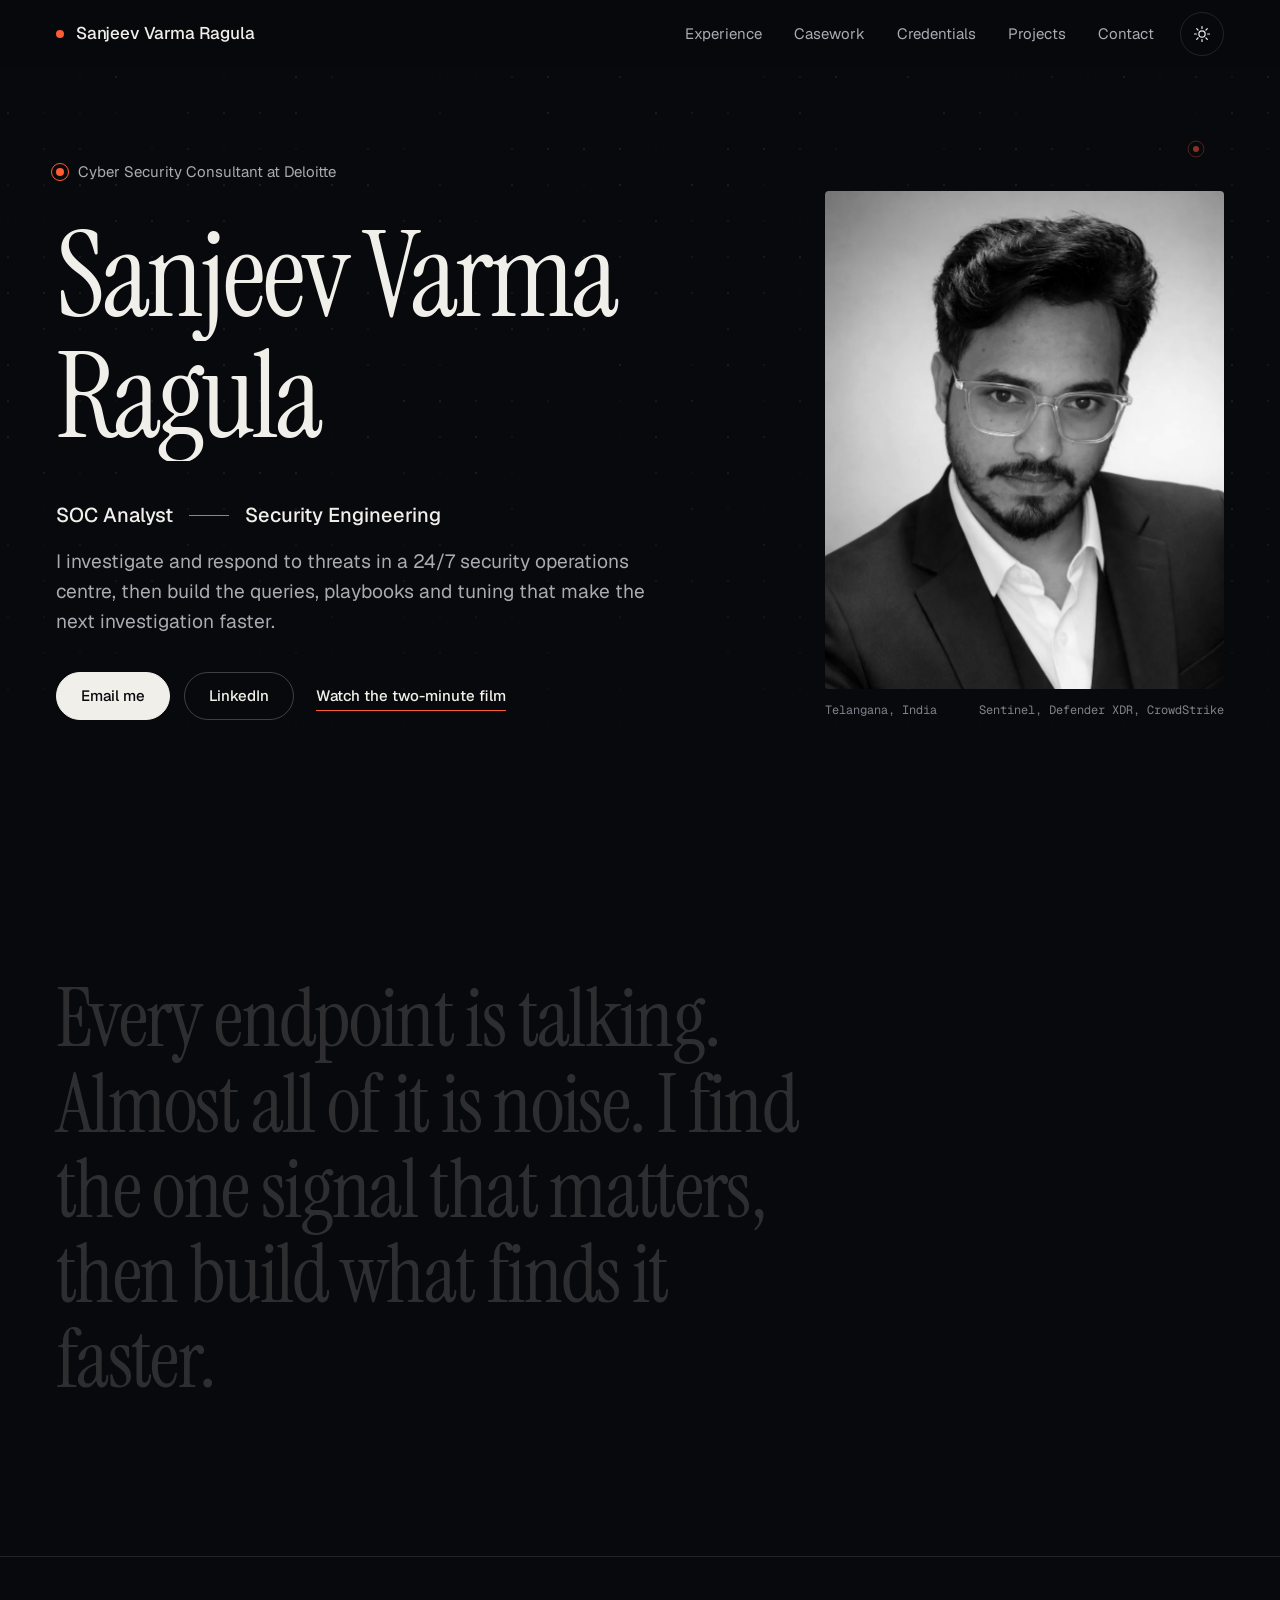
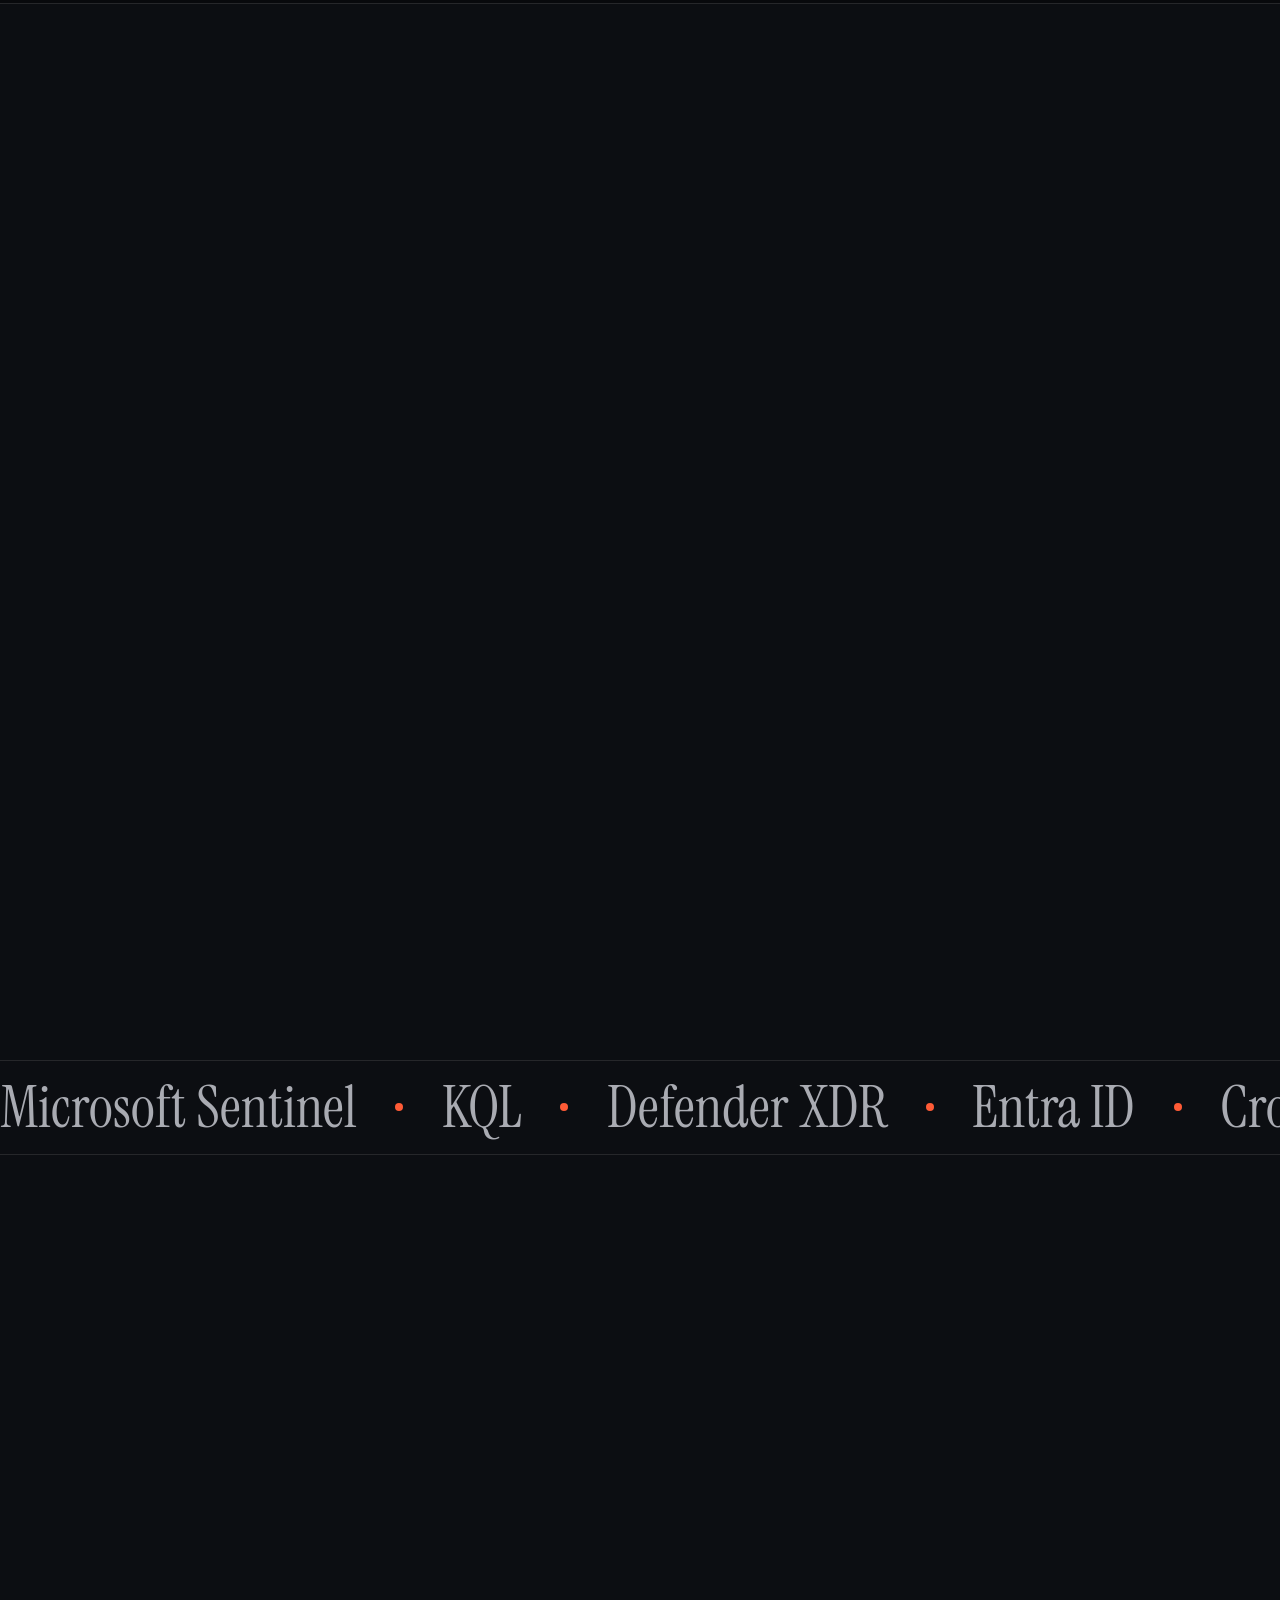
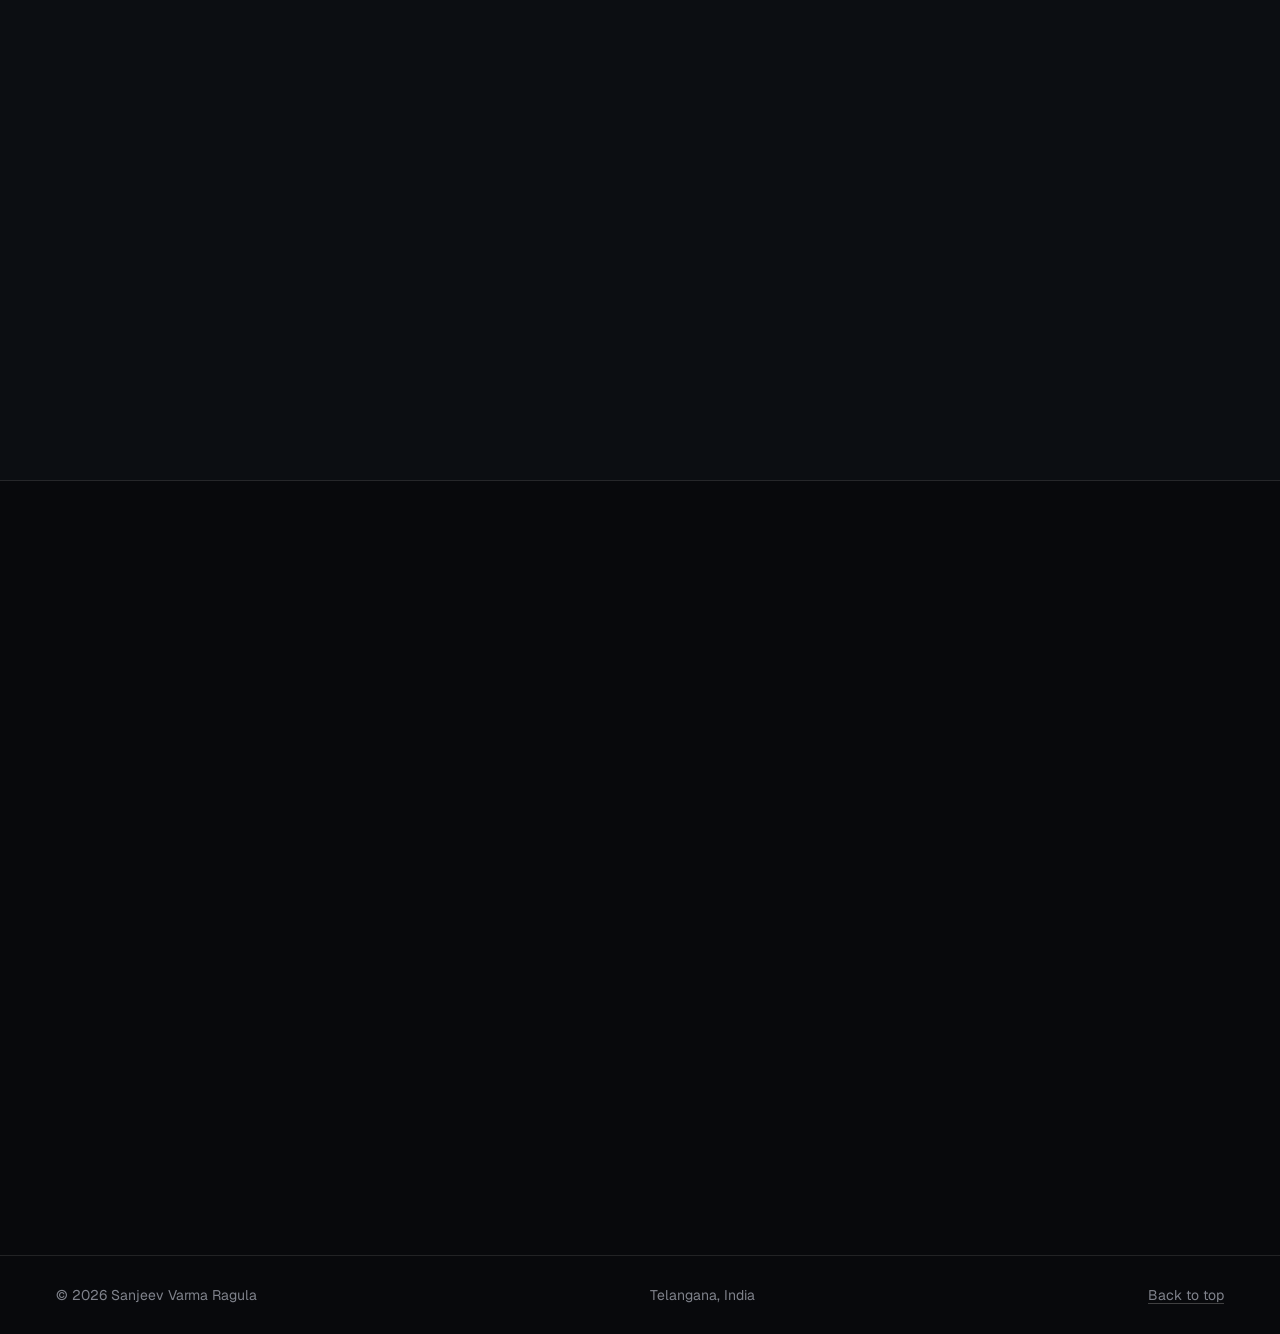
==== commit 57d81398: "Add credential links, self-hosted fonts and a content security policy Certifications link to Microso" ====
--- a/index.html
+++ b/index.html
@@ -3,6 +3,8 @@
 <head>
   <meta charset="utf-8">
   <meta name="viewport" content="width=device-width, initial-scale=1">
+  <meta http-equiv="Content-Security-Policy" content="default-src 'none'; script-src 'self'; style-src 'self'; img-src 'self' data:; font-src 'self'; frame-src https://www.youtube-nocookie.com; base-uri 'self'; form-action 'none'">
+  <meta name="referrer" content="strict-origin-when-cross-origin">
   <title>Sanjeev Varma Ragula, SOC Analyst</title>
   <meta name="description" content="Sanjeev Varma Ragula, SOC analyst at Deloitte: threat investigation and incident response across identity, email, endpoint, cloud and OT, and the playbooks, frameworks and alert tuning that make investigations faster.">
   <link rel="canonical" href="https://sanjeevvarmaragula.com/">
@@ -11,20 +13,49 @@
   <meta property="og:url" content="https://sanjeevvarmaragula.com/">
   <meta property="og:title" content="Sanjeev Varma Ragula, SOC Analyst and Security Engineering">
   <meta property="og:description" content="Threat investigation and incident response in a 24/7 SOC, and the engineering that makes the next investigation faster.">
-  <meta property="og:image" content="https://sanjeevvarmaragula.com/assets/img/film-poster-wide.jpg">
+  <meta property="og:image" content="https://sanjeevvarmaragula.com/assets/img/share-card.jpg">
+  <meta property="og:image:width" content="1200">
+  <meta property="og:image:height" content="630">
+  <meta property="og:image:alt" content="Sanjeev Varma Ragula, SOC Analyst and Security Engineering">
+  <meta property="og:site_name" content="Sanjeev Varma Ragula">
   <meta name="twitter:card" content="summary_large_image">
   <link rel="icon" href="data:image/svg+xml,%3Csvg xmlns='http://www.w3.org/2000/svg' viewBox='0 0 32 32'%3E%3Crect width='32' height='32' rx='8' fill='%2308090c'/%3E%3Ccircle cx='16' cy='16' r='5' fill='%23ff5b36'/%3E%3C/svg%3E">
-  <link rel="preconnect" href="https://fonts.googleapis.com">
-  <link rel="preconnect" href="https://fonts.gstatic.com" crossorigin>
-  <link href="https://fonts.googleapis.com/css2?family=Geist:wght@300..700&family=Geist+Mono:wght@400..500&family=Instrument+Serif:ital@0;1&display=swap" rel="stylesheet">
+  <link rel="preload" as="font" type="font/woff2" href="/assets/fonts/instrument-serif-latin.woff2" crossorigin>
+  <link rel="preload" as="font" type="font/woff2" href="/assets/fonts/geist-latin.woff2" crossorigin>
   <link rel="preload" as="image" href="assets/img/portrait.webp" fetchpriority="high">
   <link rel="stylesheet" href="styles.css">
-  <script>
-    // Dark is the default. Apply a saved light choice before first paint so the page never flashes.
-    document.documentElement.classList.add("js");
-    try {
-      if (localStorage.getItem("theme") === "light") document.documentElement.dataset.theme = "light";
-    } catch (e) {}
+  <script src="theme.js"></script>
+  <script type="application/ld+json">
+  {
+    "@context": "https://schema.org",
+    "@type": "ProfilePage",
+    "url": "https://sanjeevvarmaragula.com/",
+    "mainEntity": {
+      "@type": "Person",
+      "name": "Sanjeev Varma Ragula",
+      "url": "https://sanjeevvarmaragula.com/",
+      "image": "https://sanjeevvarmaragula.com/assets/img/portrait.webp",
+      "jobTitle": "Cyber Security Consultant, Security Operations",
+      "description": "SOC analyst working in managed detection and response: threat investigation, incident response and security engineering.",
+      "worksFor": { "@type": "Organization", "name": "Deloitte" },
+      "address": { "@type": "PostalAddress", "addressRegion": "Telangana", "addressCountry": "IN" },
+      "alumniOf": [
+        { "@type": "CollegeOrUniversity", "name": "National Forensic Sciences University" },
+        { "@type": "CollegeOrUniversity", "name": "Osmania University" }
+      ],
+      "hasCredential": [
+        { "@type": "EducationalOccupationalCredential", "name": "Microsoft Certified: Identity and Access Administrator Associate (SC-300)", "url": "https://learn.microsoft.com/api/credentials/share/en-gb/sanjeevvarmaragula/126BB3F113BE56B4?sharingId=C15E62C6509B3779" },
+        { "@type": "EducationalOccupationalCredential", "name": "Microsoft Certified: Security Operations Analyst Associate (SC-200)", "url": "https://learn.microsoft.com/api/credentials/share/en-gb/sanjeevvarmaragula/3E583BEA64C4D676?sharingId=C15E62C6509B3779" },
+        { "@type": "EducationalOccupationalCredential", "name": "Google Cloud Professional Security Operations Engineer", "url": "https://www.credly.com/badges/4bcbc356-5fda-4b34-8a0a-8132a2bf8915/public_url" }
+      ],
+      "knowsAbout": ["Security operations", "Incident response", "Threat hunting", "Detection engineering", "Microsoft Sentinel", "KQL", "Microsoft Defender XDR", "CrowdStrike Falcon", "Digital forensics"],
+      "sameAs": [
+        "https://www.linkedin.com/in/sanjeev-varma-ragula/",
+        "https://github.com/svrsunny",
+        "https://www.youtube.com/@SanjeevVarmaRagula"
+      ]
+    }
+  }
   </script>
 </head>
 <body>
@@ -338,17 +369,17 @@
               <li data-reveal>
                 <span class="ledger-meta">Microsoft</span>
                 <strong>Identity and Access Administrator Associate</strong>
-                <span class="ledger-end"><span class="code">SC-300</span><time datetime="2026-07">July 2026</time></span>
+                <span class="ledger-end"><span class="code">SC-300</span><time datetime="2026-07">July 2026</time><a class="verify" href="https://learn.microsoft.com/api/credentials/share/en-gb/sanjeevvarmaragula/126BB3F113BE56B4?sharingId=C15E62C6509B3779" aria-label="Verify SC-300 on Microsoft Learn">Verify</a></span>
               </li>
               <li data-reveal>
                 <span class="ledger-meta">Microsoft</span>
                 <strong>Security Operations Analyst Associate</strong>
-                <span class="ledger-end"><span class="code">SC-200</span><time datetime="2026-05">May 2026</time></span>
+                <span class="ledger-end"><span class="code">SC-200</span><time datetime="2026-05">May 2026</time><a class="verify" href="https://learn.microsoft.com/api/credentials/share/en-gb/sanjeevvarmaragula/3E583BEA64C4D676?sharingId=C15E62C6509B3779" aria-label="Verify SC-200 on Microsoft Learn">Verify</a></span>
               </li>
               <li data-reveal>
                 <span class="ledger-meta">Google Cloud</span>
                 <strong>Professional Security Operations Engineer</strong>
-                <span class="ledger-end"><time datetime="2025-12">Dec 2025</time></span>
+                <span class="ledger-end"><time datetime="2025-12">Dec 2025</time><a class="verify" href="https://www.credly.com/badges/4bcbc356-5fda-4b34-8a0a-8132a2bf8915/public_url" aria-label="Verify the Google Cloud certification on Credly">Verify</a></span>
               </li>
               <li data-reveal>
                 <span class="ledger-meta">Microsoft</span>
--- a/styles.css
+++ b/styles.css
@@ -1,3 +1,27 @@
+/* ---------- Fonts (served from this site, no third-party requests) ---------- */
+
+@font-face {
+  font-family: "Geist";
+  font-style: normal;
+  font-weight: 300 700;
+  font-display: swap;
+  src: url("/assets/fonts/geist-latin.woff2") format("woff2");
+}
+@font-face {
+  font-family: "Geist Mono";
+  font-style: normal;
+  font-weight: 400 500;
+  font-display: swap;
+  src: url("/assets/fonts/geist-mono-latin.woff2") format("woff2");
+}
+@font-face {
+  font-family: "Instrument Serif";
+  font-style: normal;
+  font-weight: 400;
+  font-display: swap;
+  src: url("/assets/fonts/instrument-serif-latin.woff2") format("woff2");
+}
+
 /* ---------- Tokens ----------
    Midnight editorial: one ink, one paper, and a single signal colour.
    The signal colour is reserved for the things that matter. */
@@ -933,6 +957,20 @@
   font-family: var(--mono);
   font-size: 0.75rem;
 }
+.verify {
+  display: inline-flex;
+  align-items: center;
+  min-height: 40px;
+  margin-left: auto;
+  color: var(--ink);
+  font-size: 0.875rem;
+  font-weight: 500;
+  text-decoration: underline;
+  text-decoration-color: var(--signal);
+  text-underline-offset: 0.3em;
+  transition: color 300ms;
+}
+.verify:hover { color: var(--signal); }
 .in-progress { display: inline-flex; align-items: center; gap: 8px; color: var(--signal); }
 .in-progress::before {
   content: "";
@@ -1137,3 +1175,21 @@
   .statement-text .w { opacity: 1; }
   .section, .hero, .statement, .contact { padding-block: 24px; }
 }
+
+/* ---------- Not-found page ---------- */
+
+.notfound { display: grid; align-items: center; min-height: 100svh; padding-block: 64px; }
+.notfound .hero-kicker { opacity: 1; transform: none; }
+.notfound h1 {
+  margin-top: 24px;
+  font-family: var(--serif);
+  font-size: clamp(3.5rem, 13vw, 11rem);
+  line-height: 0.9;
+  letter-spacing: -0.03em;
+}
+.notfound-lede {
+  max-width: 44ch;
+  margin-block: 28px 36px;
+  color: var(--ink-2);
+  font-size: clamp(1.0625rem, 1.5vw, 1.25rem);
+}
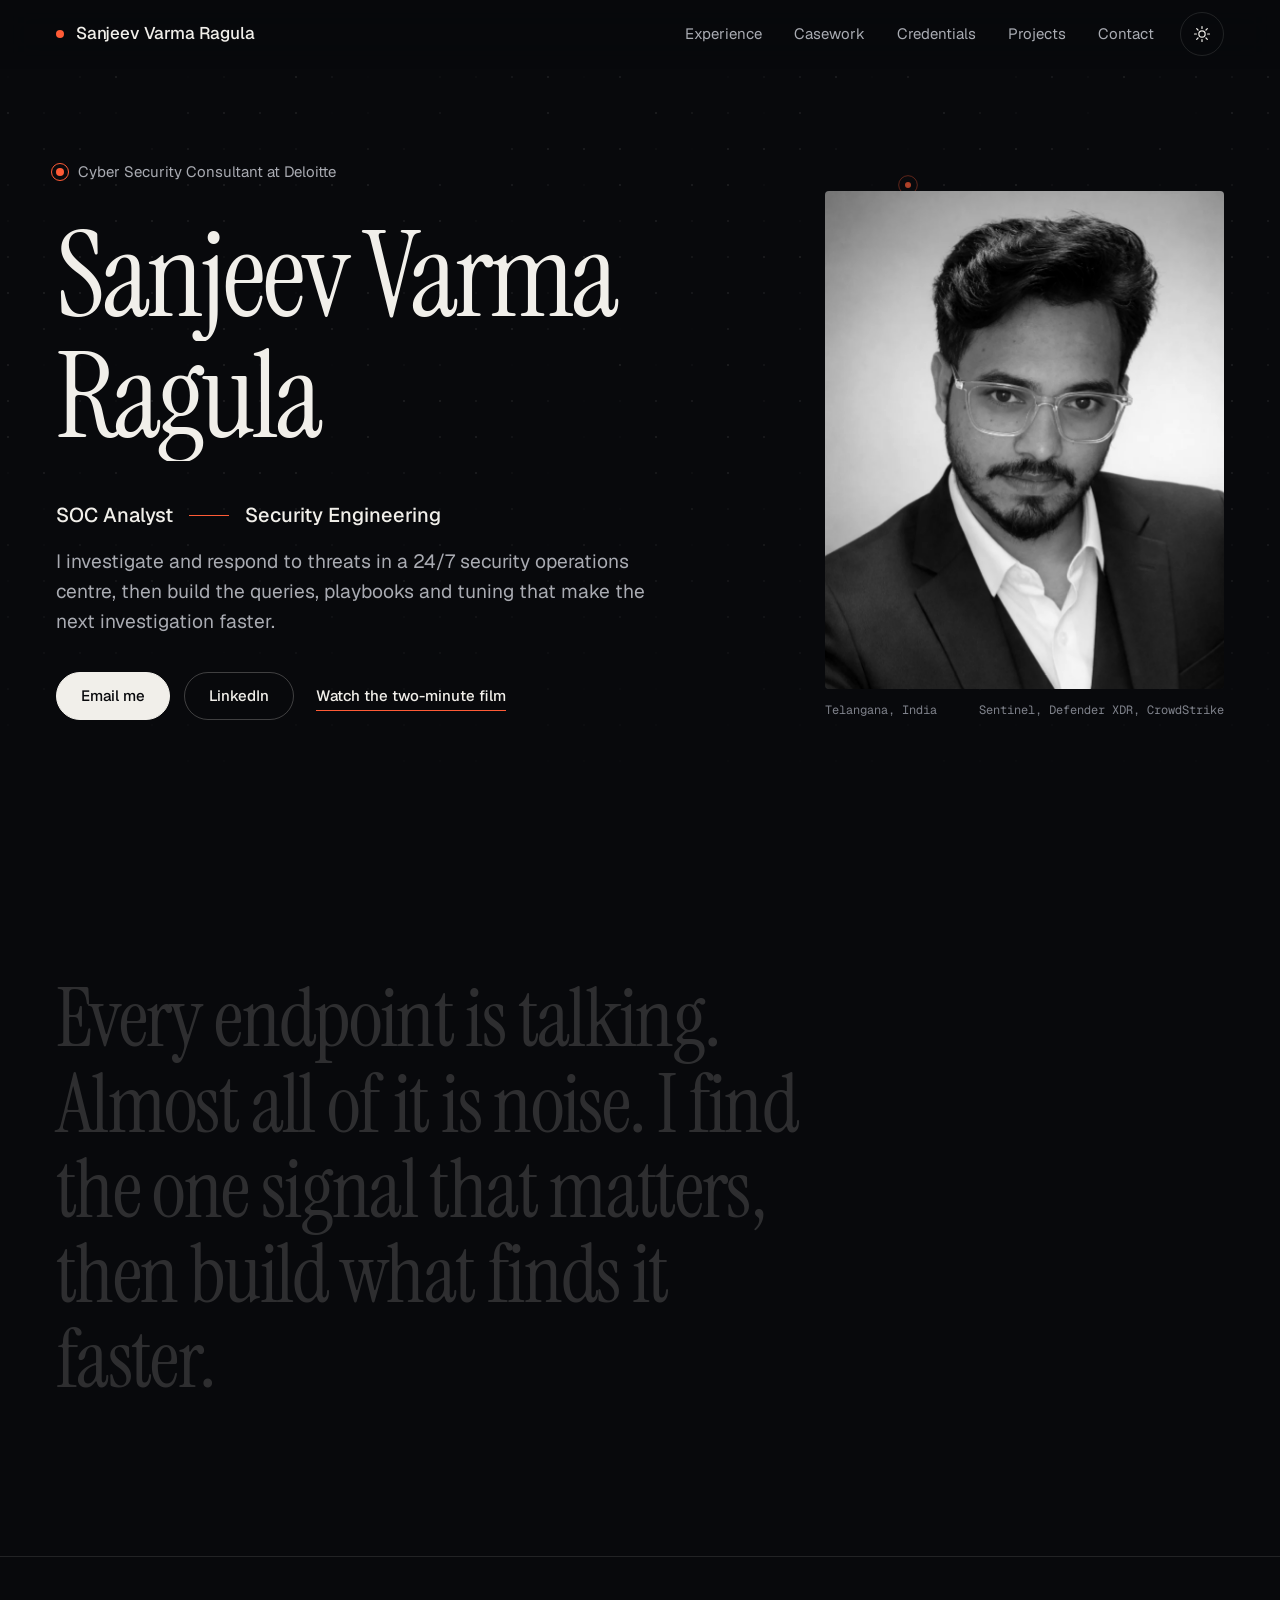
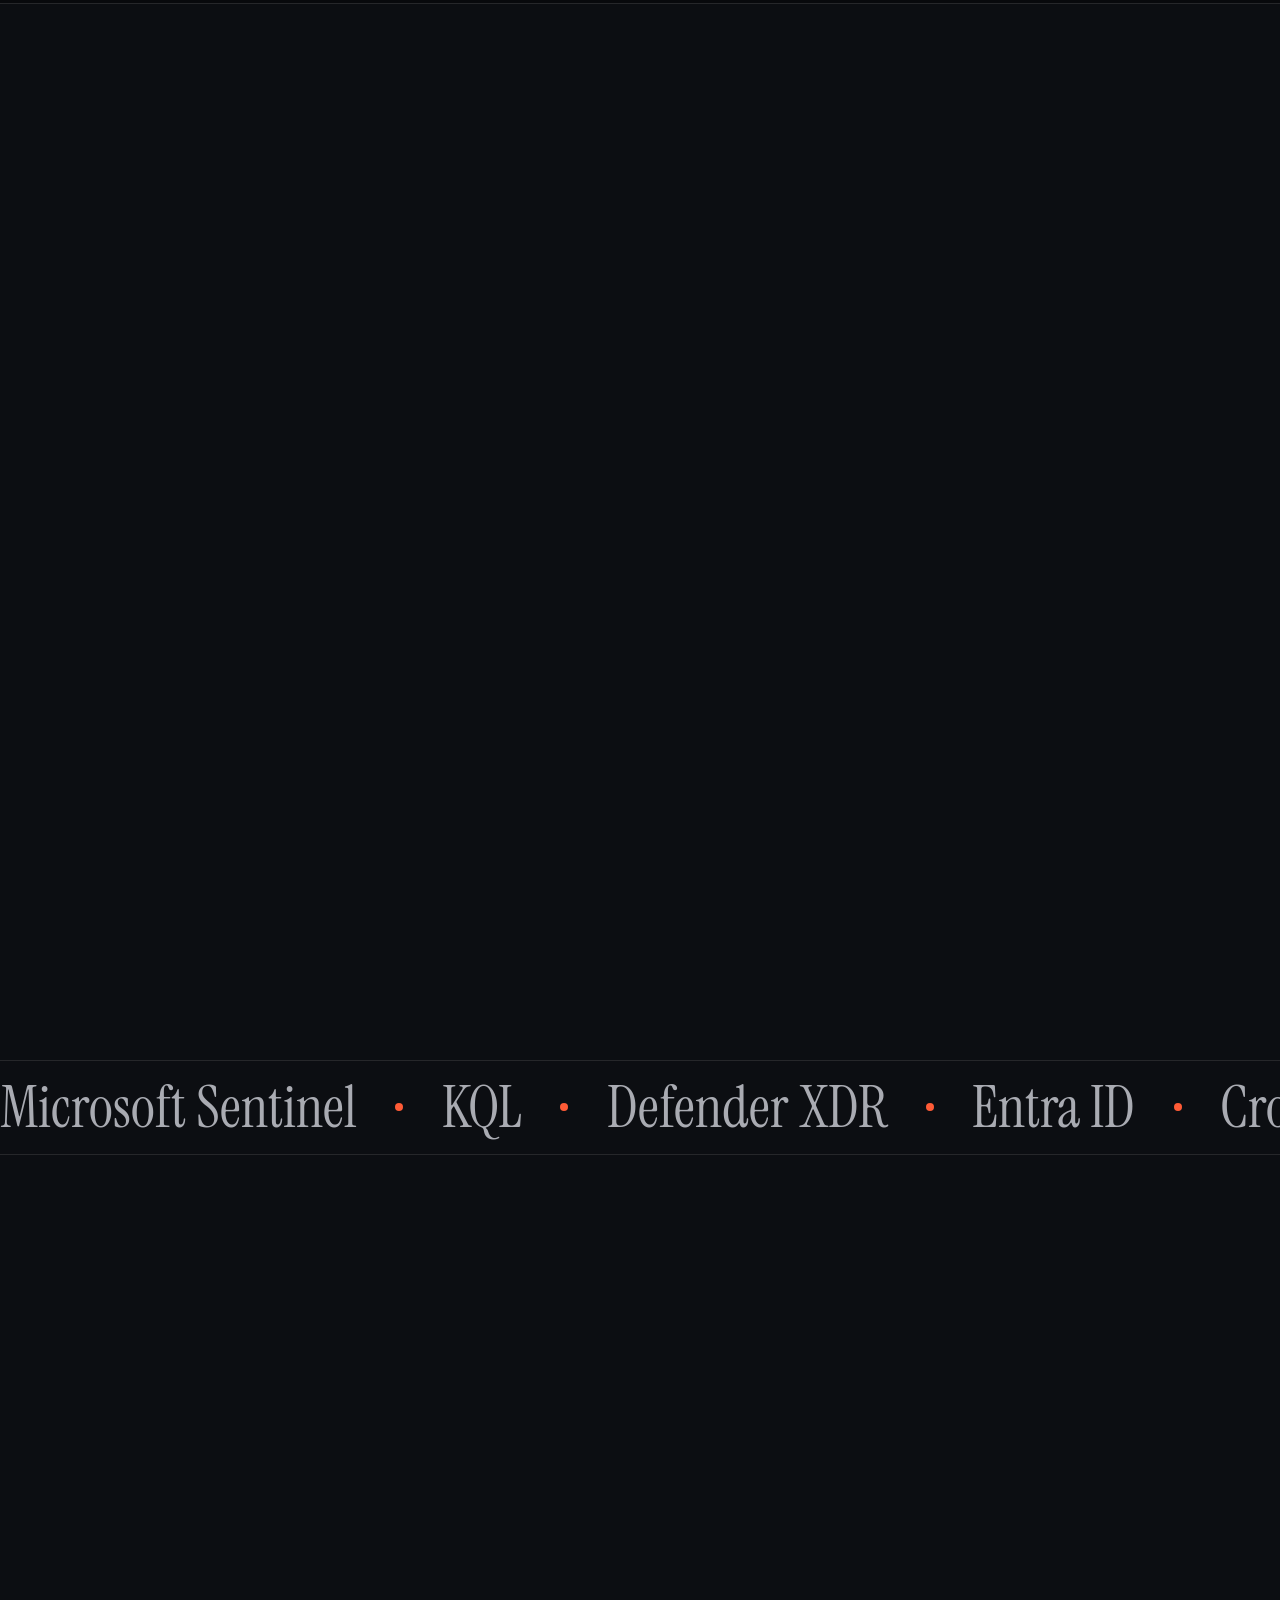
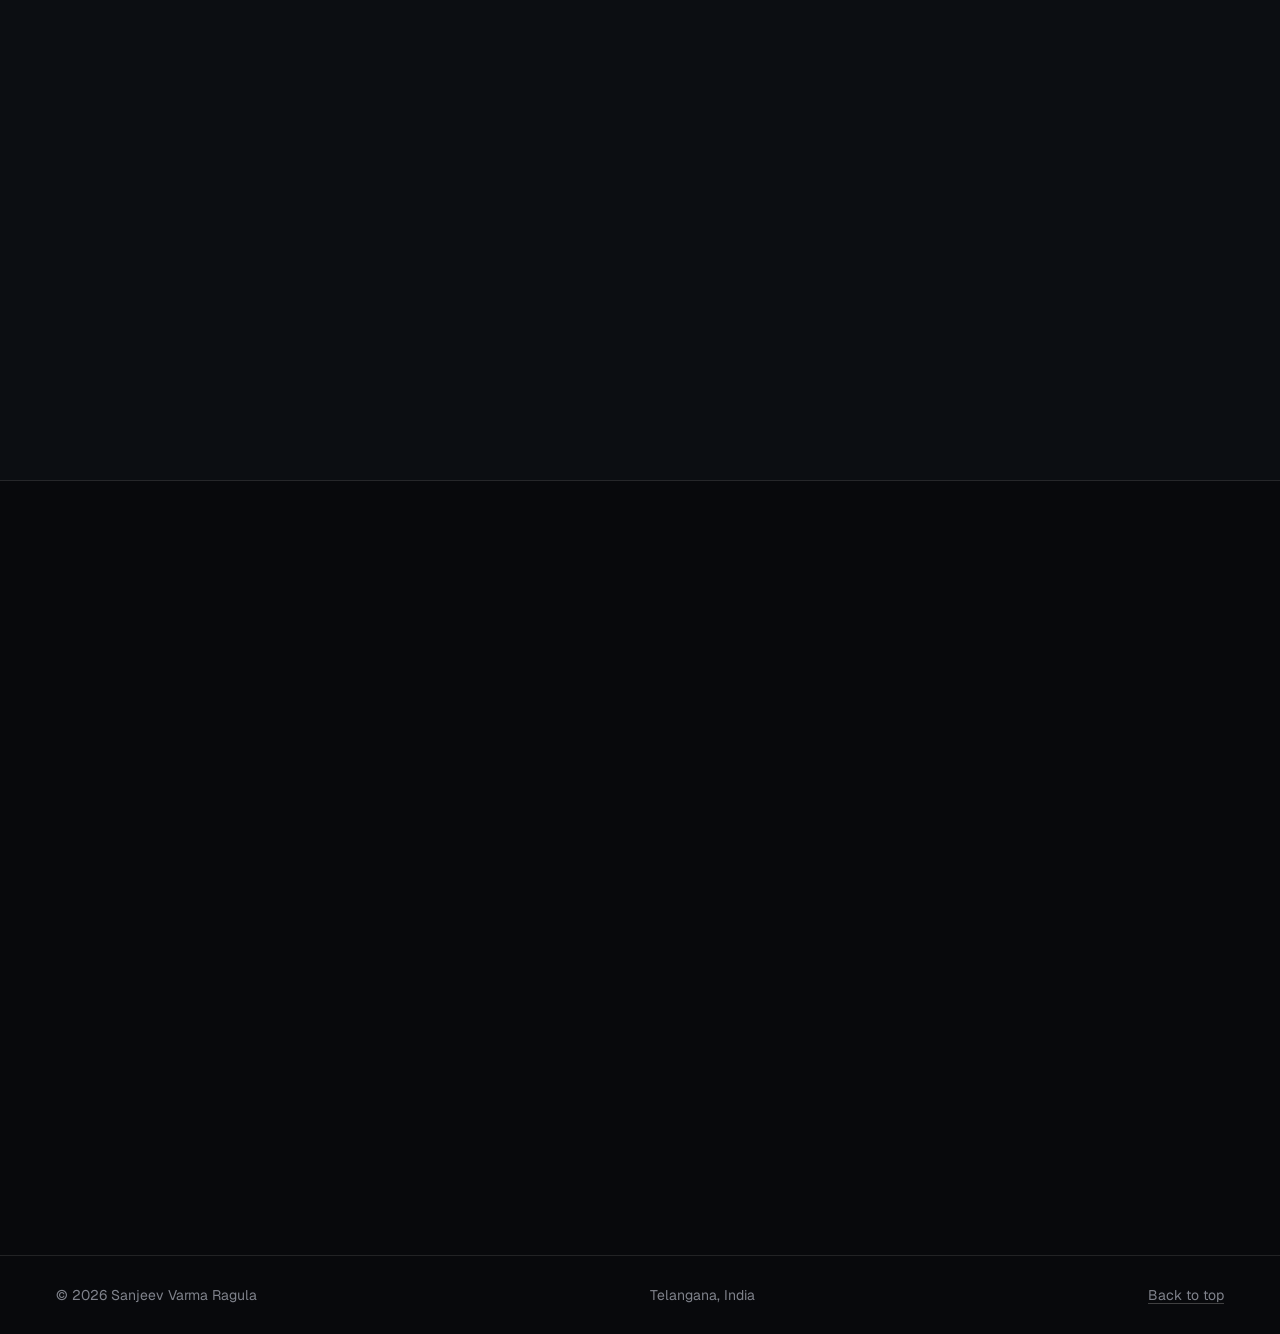
==== commit fa07a45a: "Add Cloudflare Web Analytics Cookie-free visit counts. The security policy now allows the beacon scr" ====
--- a/index.html
+++ b/index.html
@@ -3,7 +3,7 @@
 <head>
   <meta charset="utf-8">
   <meta name="viewport" content="width=device-width, initial-scale=1">
-  <meta http-equiv="Content-Security-Policy" content="default-src 'none'; script-src 'self'; style-src 'self'; img-src 'self' data:; font-src 'self'; frame-src https://www.youtube-nocookie.com; base-uri 'self'; form-action 'none'">
+  <meta http-equiv="Content-Security-Policy" content="default-src 'none'; script-src 'self' https://static.cloudflareinsights.com; style-src 'self'; img-src 'self' data:; font-src 'self'; connect-src https://cloudflareinsights.com; frame-src https://www.youtube-nocookie.com; base-uri 'self'; form-action 'none'">
   <meta name="referrer" content="strict-origin-when-cross-origin">
   <title>Sanjeev Varma Ragula, SOC Analyst</title>
   <meta name="description" content="Sanjeev Varma Ragula, SOC analyst at Deloitte: threat investigation and incident response across identity, email, endpoint, cloud and OT, and the playbooks, frameworks and alert tuning that make investigations faster.">
@@ -511,5 +511,7 @@
   </footer>
 
   <script src="main.js"></script>
+  <!-- Cloudflare Web Analytics: cookie-free visit counts -->
+  <script type="module" src="https://static.cloudflareinsights.com/beacon.min.js" data-cf-beacon='{"token": "50cea612bd31406583086a68adb22cd1"}'></script>
 </body>
 </html>
